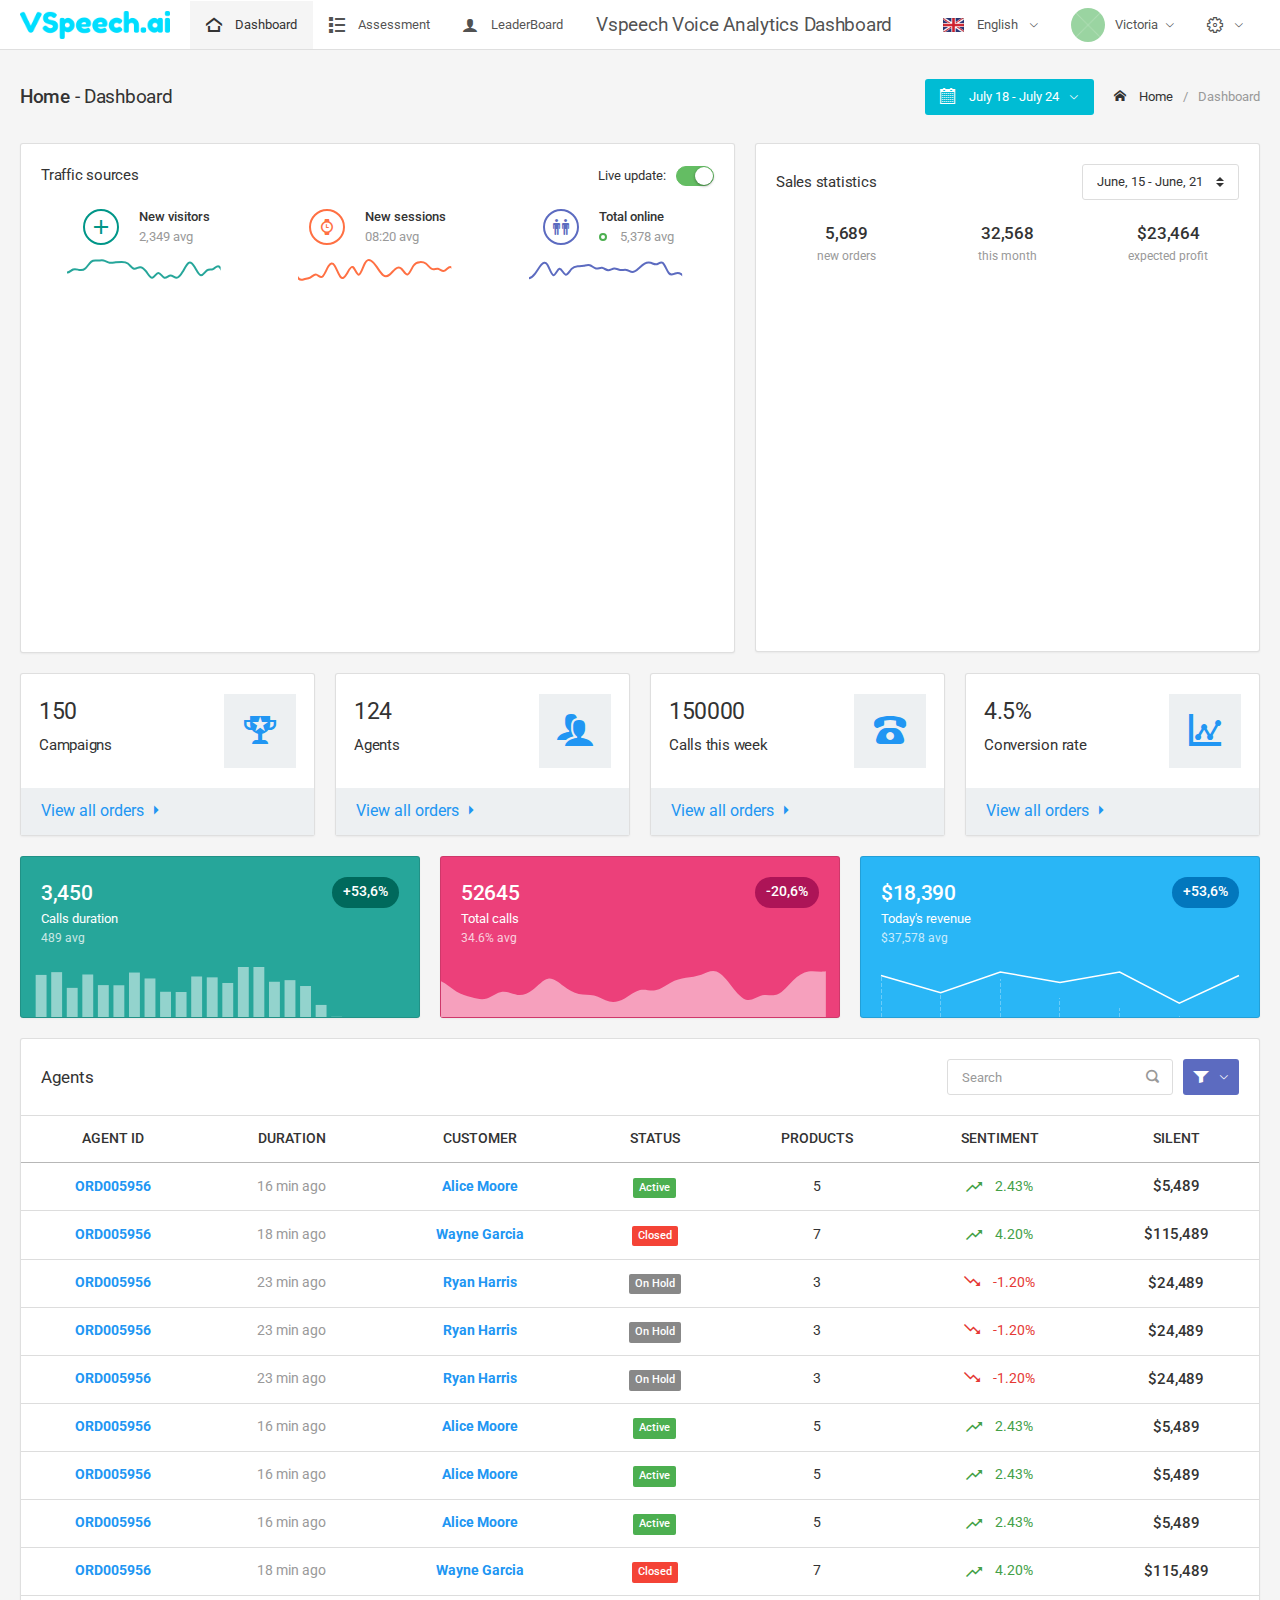
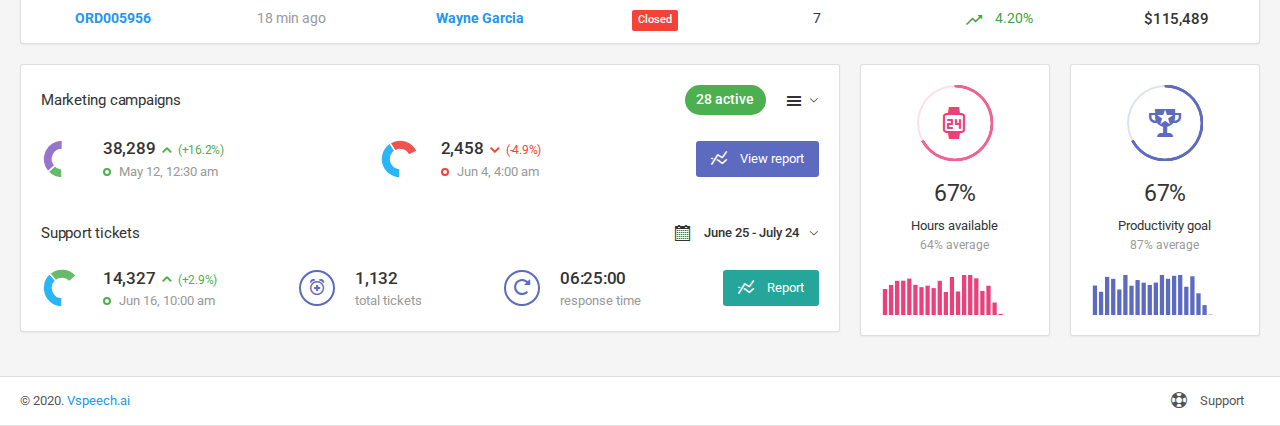
==== index.html @ 71b4a452 "first" ====
<!DOCTYPE html>
<html lang="en">
  <head>
    <meta charset="utf-8" />
    <meta http-equiv="X-UA-Compatible" content="IE=edge" />
    <meta
      name="viewport"
      content="width=device-width, initial-scale=1, shrink-to-fit=no"
    />
    <title>Vspeech.ai - Dashboard</title>

    <!-- Global stylesheets -->
    <link
      href="https://fonts.googleapis.com/css?family=Roboto:400,300,100,500,700,900"
      rel="stylesheet"
      type="text/css"
    />
    <link
      href="assets/css/icons/icomoon/styles.min.css"
      rel="stylesheet"
      type="text/css"
    />
    <link
      href="assets/css/bootstrap.min.css"
      rel="stylesheet"
      type="text/css"
    />
    <link
      href="assets/css/bootstrap_limitless.min.css"
      rel="stylesheet"
      type="text/css"
    />
    <link href="assets/css/layout.min.css" rel="stylesheet" type="text/css" />
    <link
      href="assets/css/components.min.css"
      rel="stylesheet"
      type="text/css"
    />
    <link href="assets/css/colors.min.css" rel="stylesheet" type="text/css" />
    <link href="assets/css/all-min.css" rel="stylesheet" type="text/css" />
    <!-- /global stylesheets -->

    <!-- Core JS files -->
    <script src="assets/js/main/jquery.min.js"></script>
    <script src="assets/js/main/bootstrap.bundle.min.js"></script>
    <script src="assets/js/plugins/loaders/blockui.min.js"></script>
    <script src="assets/js/plugins/ui/slinky.min.js"></script>
    <!-- /core JS files -->

    <!-- Theme JS files -->
    <script src="assets/js/plugins/visualization/d3/d3.min.js"></script>
    <script src="assets/js/plugins/visualization/d3/d3_tooltip.js"></script>
    <script src="assets/js/plugins/forms/styling/switchery.min.js"></script>
    <script src="assets/js/plugins/ui/moment/moment.min.js"></script>
    <script src="assets/js/plugins/pickers/daterangepicker.js"></script>

    <script src="assets/js/app.js"></script>
    <script src="assets/js/demo_pages/dashboard.js"></script>
    <script src="assets/js/demo_charts/pages/dashboard/light/streamgraph.js"></script>
    <script src="assets/js/demo_charts/pages/dashboard/light/sparklines.js"></script>
    <script src="assets/js/demo_charts/pages/dashboard/light/lines.js"></script>
    <script src="assets/js/demo_charts/pages/dashboard/light/areas.js"></script>
    <script src="assets/js/demo_charts/pages/dashboard/light/donuts.js"></script>
    <script src="assets/js/demo_charts/pages/dashboard/light/bars.js"></script>
    <script src="assets/js/demo_charts/pages/dashboard/light/progress.js"></script>
    <!-- /theme JS files -->
  </head>

  <body>
    <!-- Main navbar -->
    <div class="navbar navbar-expand-md navbar-light">
      <div class="navbar-brand wmin-0">
        <a href="index.html" class="d-inline-block">
          <img src="assets/images/logo.png" alt="" />
        </a>
      </div>
      <div class="text-center d-md-none w-100">
        <button
          type="button"
          class="navbar-toggler dropdown-toggle"
          data-toggle="collapse"
          data-target="#navbar-navigation"
        >
          <i class="icon-unfold mr-2"></i>
          Navigation
        </button>
      </div>

      <div class="navbar-collapse collapse" id="navbar-navigation">
        <ul class="navbar-nav">
          <li class="nav-item">
            <a href="index.html" class="navbar-nav-link active">
              <i class="icon-home4 mr-2"></i>
              Dashboard
            </a>
          </li>

          <li class="nav-item nav-item-levels mega-menu-full">
            <a href="assessment.html" class="navbar-nav-link">
              <i class="icon-list mr-2"></i>
              Assessment
            </a>
          </li>

          <li class="nav-item dropdown">
            <a href="leaderboard.html" class="navbar-nav-link">
              <i class="icon-user mr-2"></i>
              LeaderBoard
            </a>
          </li>
        </ul>
        <div class="top-center-div">
          <h4>Vspeech Voice Analytics Dashboard</h4>
        </div>
        <ul class="navbar-nav ml-md-auto">
          <li class="nav-item dropdown">
            <a
              href="#"
              class="navbar-nav-link dropdown-toggle"
              data-toggle="dropdown"
            >
              <img
                src="assets/images/lang/gb.png"
                class="img-flag mr-2"
                alt=""
              />
              English
            </a>

            <div class="dropdown-menu dropdown-menu-right">
              <a href="#" class="dropdown-item english"
                ><img src="assets/images/lang/gb.png" class="img-flag" alt="" />
                English</a
              >
              <a href="#" class="dropdown-item ukrainian"
                ><img src="assets/images/lang/ua.png" class="img-flag" alt="" />
                Українська</a
              >
              <a href="#" class="dropdown-item deutsch"
                ><img src="assets/images/lang/de.png" class="img-flag" alt="" />
                Deutsch</a
              >
              <a href="#" class="dropdown-item espana"
                ><img src="assets/images/lang/es.png" class="img-flag" alt="" />
                España</a
              >
              <a href="#" class="dropdown-item russian"
                ><img src="assets/images/lang/ru.png" class="img-flag" alt="" />
                Русский</a
              >
            </div>
          </li>

          <li class="nav-item dropdown dropdown-user">
            <a
              href="#"
              class="navbar-nav-link d-flex align-items-center dropdown-toggle"
              data-toggle="dropdown"
            >
              <img
                src="assets/images/placeholders/placeholder.jpg"
                class="rounded-circle mr-2"
                height="34"
                alt=""
              />
              <span>Victoria</span>
            </a>

            <div class="dropdown-menu dropdown-menu-right">
              <a href="#" class="dropdown-item"
                ><i class="icon-user-plus"></i> My profile</a
              >
              <a href="#" class="dropdown-item"
                ><i class="icon-coins"></i> My balance</a
              >
              <a href="#" class="dropdown-item"
                ><i class="icon-comment-discussion"></i> Messages
                <span class="badge badge-pill bg-blue ml-auto">58</span></a
              >
              <div class="dropdown-divider"></div>
              <a href="#" class="dropdown-item"
                ><i class="icon-cog5"></i> Account settings</a
              >
              <a href="#" class="dropdown-item"
                ><i class="icon-switch2"></i> Logout</a
              >
            </div>
          </li>
          <li class="nav-item dropdown">
            <a
              href="#"
              class="navbar-nav-link dropdown-toggle"
              data-toggle="dropdown"
            >
              <i class="icon-cog3"></i>
              <span class="d-md-none ml-2">Settings</span>
            </a>

            <div class="dropdown-menu dropdown-menu-right">
              <span class="dropdown-item">
                <i class="icon-make-group"></i> Navigation</span
              >
              <div class="dropdown-divider"></div>
              <a href="#" class="dropdown-item"> Dashboard </a>
              <a href="#" class="dropdown-item">Assessment </a>
              <a href="#" class="dropdown-item">LeaderBoard</a>
              <div class="dropdown-divider"></div>
              <span class="dropdown-item">
                <i class="icon-stats-bars"></i> Insights</span
              >
              <div class="dropdown-divider"></div>
              <a href="#" class="dropdown-item"> Search </a>
              <a href="#" class="dropdown-item"> Reports </a>
              <div class="dropdown-divider"></div>
              <span class="dropdown-item">
                <i class="icon-people"></i> Engagement Setup</span
              >
              <div class="dropdown-divider"></div>
              <a href="#" class="dropdown-item"> Campaign </a>
              <a href="#" class="dropdown-item"> Groups </a>
              <a href="#" class="dropdown-item"> Keywords </a>
              <a href="#" class="dropdown-item"> Lexicon </a>
              <a href="#" class="dropdown-item"> Redactions </a>
              <a href="#" class="dropdown-item"> Stop Words </a>
              <a href="#" class="dropdown-item"> Sentiment </a>
              <div class="dropdown-divider"></div>
              <span class="dropdown-item">
                <i class="icon-user"></i> Supervisor</span
              >
              <div class="dropdown-divider"></div>
              <a href="#" class="dropdown-item"> Comments</a>
            </div>
          </li>
        </ul>
      </div>
    </div>
    <!-- /Main navbar -->

    <!-- Page header -->
    <div class="page-header">
      <div class="page-header-content header-elements-md-inline">
        <div class="page-title d-flex">
          <h4><span class="font-weight-semibold">Home</span> - Dashboard</h4>
          <a href="#" class="header-elements-toggle text-default d-md-none"
            ><i class="icon-more"></i
          ></a>
        </div>

        <div class="header-elements d-none py-0 mb-3 mb-md-0">
          <div class="header-elements d-none text-center text-md-left mr-3">
            <button
              type="button"
              class="btn btn-info daterange-ranges dropdown-toggle"
              id="reportrange"
            >
              <i class="icon-calendar3 mr-2"></i>
              <span></span>
            </button>
          </div>
          <div class="breadcrumb">
            <a href="index.html" class="breadcrumb-item"
              ><i class="icon-home2 mr-2"></i> Home</a
            >
            <span class="breadcrumb-item active">Dashboard</span>
          </div>
        </div>
      </div>
    </div>
    <!-- /page header -->

    <!-- Page content -->
    <div class="page-content pt-0">
      <!-- Main content -->
      <div class="content-wrapper">
        <!-- Content area -->
        <div class="content">
          <!-- Main charts -->
          <div class="row">
            <div class="col-xl-7">
              <!-- Traffic sources -->
              <div class="card">
                <div class="card-header header-elements-inline">
                  <h6 class="card-title">Traffic sources</h6>
                  <div class="header-elements">
                    <div
                      class="form-check form-check-right form-check-switchery form-check-switchery-sm"
                    >
                      <label class="form-check-label">
                        Live update:
                        <input
                          type="checkbox"
                          class="form-input-switchery"
                          checked
                          data-fouc
                        />
                      </label>
                    </div>
                  </div>
                </div>

                <div class="card-body py-0">
                  <div class="row">
                    <div class="col-sm-4">
                      <div
                        class="d-flex align-items-center justify-content-center mb-2"
                      >
                        <a
                          href="#"
                          class="btn bg-transparent border-teal text-teal rounded-round border-2 btn-icon mr-3"
                        >
                          <i class="icon-plus3"></i>
                        </a>
                        <div>
                          <div class="font-weight-semibold">New visitors</div>
                          <span class="text-muted">2,349 avg</span>
                        </div>
                      </div>
                      <div class="w-75 mx-auto mb-3" id="new-visitors"></div>
                    </div>

                    <div class="col-sm-4">
                      <div
                        class="d-flex align-items-center justify-content-center mb-2"
                      >
                        <a
                          href="#"
                          class="btn bg-transparent border-warning-400 text-warning-400 rounded-round border-2 btn-icon mr-3"
                        >
                          <i class="icon-watch2"></i>
                        </a>
                        <div>
                          <div class="font-weight-semibold">New sessions</div>
                          <span class="text-muted">08:20 avg</span>
                        </div>
                      </div>
                      <div class="w-75 mx-auto mb-3" id="new-sessions"></div>
                    </div>

                    <div class="col-sm-4">
                      <div
                        class="d-flex align-items-center justify-content-center mb-2"
                      >
                        <a
                          href="#"
                          class="btn bg-transparent border-indigo-400 text-indigo-400 rounded-round border-2 btn-icon mr-3"
                        >
                          <i class="icon-people"></i>
                        </a>
                        <div>
                          <div class="font-weight-semibold">Total online</div>
                          <span class="text-muted"
                            ><span
                              class="badge badge-mark border-success mr-2"
                            ></span>
                            5,378 avg</span
                          >
                        </div>
                      </div>
                      <div class="w-75 mx-auto mb-3" id="total-online"></div>
                    </div>
                  </div>
                </div>

                <div class="chart position-relative" id="traffic-sources"></div>
              </div>
              <!-- /traffic sources -->
            </div>

            <div class="col-xl-5">
              <!-- Sales stats -->
              <div class="card">
                <div class="card-header header-elements-inline">
                  <h6 class="card-title">Sales statistics</h6>
                  <div class="header-elements">
                    <select class="form-control custom-select" id="select_date">
                      <option value="val1">June, 29 - July, 5</option>
                      <option value="val2">June, 22 - June 28</option>
                      <option value="val3" selected>June, 15 - June, 21</option>
                      <option value="val4">June, 8 - June, 14</option>
                    </select>
                  </div>
                </div>

                <div class="card-body py-0">
                  <div class="row text-center">
                    <div class="col-4">
                      <div class="mb-3">
                        <h5 class="font-weight-semibold mb-0">5,689</h5>
                        <span class="text-muted font-size-sm">new orders</span>
                      </div>
                    </div>

                    <div class="col-4">
                      <div class="mb-3">
                        <h5 class="font-weight-semibold mb-0">32,568</h5>
                        <span class="text-muted font-size-sm">this month</span>
                      </div>
                    </div>

                    <div class="col-4">
                      <div class="mb-3">
                        <h5 class="font-weight-semibold mb-0">$23,464</h5>
                        <span class="text-muted font-size-sm"
                          >expected profit</span
                        >
                      </div>
                    </div>
                  </div>
                </div>

                <div class="chart mb-2" id="app_sales"></div>
                <div class="chart" id="monthly-sales-stats"></div>
              </div>
              <!-- /sales stats -->
            </div>
          </div>
          <!-- /main charts -->

          <!-- Info Box -->
          <div class="row">
            <div class="col-lg-3">
              <div class="card">
                <div class="info-box">
                  <div class="col-md-8">
                    <h2>150</h2>
                    <h6>Campaigns</h6>
                  </div>
                  <div class="col-md-4">
                    <div class="info-icon">
                      <i class="icon-trophy3 icon-2x"></i>
                    </div>
                  </div>
                </div>
                <a href="#" class="info-link"
                  >View all orders <i class="icon-arrow-right5"></i
                ></a>
              </div>
            </div>
            <div class="col-lg-3">
              <div class="card">
                <div class="info-box">
                  <div class="col-md-8">
                    <h2>124</h2>
                    <h6>Agents</h6>
                  </div>
                  <div class="col-md-4">
                    <div class="info-icon">
                      <i class="icon-users icon-2x"></i>
                    </div>
                  </div>
                </div>
                <a href="#" class="info-link"
                  >View all orders <i class="icon-arrow-right5"></i
                ></a>
              </div>
            </div>
            <div class="col-lg-3">
              <div class="card">
                <div class="info-box">
                  <div class="col-md-8">
                    <h2>150000</h2>
                    <h6>Calls this week</h6>
                  </div>
                  <div class="col-md-4">
                    <div class="info-icon">
                      <i class="icon-phone icon-2x"></i>
                    </div>
                  </div>
                </div>
                <a href="#" class="info-link"
                  >View all orders <i class="icon-arrow-right5"></i
                ></a>
              </div>
            </div>
            <div class="col-lg-3">
              <div class="card">
                <div class="info-box">
                  <div class="col-md-8">
                    <h2>4.5%</h2>
                    <h6>Conversion rate</h6>
                  </div>
                  <div class="col-md-4">
                    <div class="info-icon">
                      <i class="icon-stats-dots icon-2x"></i>
                    </div>
                  </div>
                </div>
                <a href="#" class="info-link"
                  >View all orders <i class="icon-arrow-right5"></i
                ></a>
              </div>
            </div>
          </div>
          <!-- /Info Box -->

          <!-- Quick stats boxes -->
          <div class="row">
            <div class="col-lg-4">
              <!-- Members online -->
              <div class="card bg-teal-400">
                <div class="card-body">
                  <div class="d-flex">
                    <h3 class="font-weight-semibold mb-0">3,450</h3>
                    <span
                      class="badge bg-teal-800 badge-pill align-self-center ml-auto"
                      >+53,6%</span
                    >
                  </div>

                  <div>
                    Calls duration
                    <div class="font-size-sm opacity-75">489 avg</div>
                  </div>
                </div>

                <div class="container-fluid">
                  <div id="members-online"></div>
                </div>
              </div>
              <!-- /members online -->
            </div>

            <div class="col-lg-4">
              <!-- Current server load -->
              <div class="card bg-pink-400">
                <div class="card-body">
                  <div class="d-flex">
                    <h3 class="font-weight-semibold mb-0">52645</h3>
                    <span
                      class="badge bg-pink-800 badge-pill align-self-center ml-auto"
                      >-20,6%</span
                    >
                  </div>

                  <div>
                    Total calls
                    <div class="font-size-sm opacity-75">34.6% avg</div>
                  </div>
                </div>

                <div id="server-load"></div>
              </div>
              <!-- /current server load -->
            </div>

            <div class="col-lg-4">
              <!-- Today's revenue -->
              <div class="card bg-blue-400">
                <div class="card-body">
                  <div class="d-flex">
                    <h3 class="font-weight-semibold mb-0">$18,390</h3>
                    <span
                      class="badge bg-blue-800 badge-pill align-self-center ml-auto"
                      >+53,6%</span
                    >
                  </div>

                  <div>
                    Today's revenue
                    <div class="font-size-sm opacity-75">$37,578 avg</div>
                  </div>
                </div>

                <div id="today-revenue"></div>
              </div>
              <!-- /today's revenue -->
            </div>
          </div>
          <!-- /quick stats boxes -->
          <!-- Dashboard content -->
          <div class="row">
            <div class="col-xl-12">
              <div class="card">
                <div class="card-header header-elements-inline">
                  <h5 class="card-title">Agents</h5>
                  <div class="header-elements">
                    <form action="#" class="mr-2">
                      <div
                        class="form-group-feedback form-group-feedback-right"
                      >
                        <input
                          type="search"
                          class="form-control"
                          placeholder="Search"
                        />
                        <div class="form-control-feedback">
                          <i class="icon-search4 font-size-base text-muted"></i>
                        </div>
                      </div>
                    </form>
                    <div class="btn-group">
                      <button
                        class="btn bg-indigo-400 btn-icon dropdown-toggle"
                        data-toggle="dropdown"
                      >
                        <i class="icon-filter3"></i>
                      </button>

                      <div class="dropdown-menu dropdown-menu-right">
                        <a href="#" class="dropdown-item">Action</a>
                        <a href="#" class="dropdown-item">Another action</a>
                        <a href="#" class="dropdown-item"
                          >Something else here</a
                        >
                        <div class="divider"></div>
                        <a href="#" class="dropdown-item">One more line</a>
                      </div>
                    </div>
                  </div>
                </div>
                <div class="table-responsive">
                  <table class="table text-nowrap text-center">
                    <thead>
                      <tr>
                        <th>Agent ID</th>
                        <th>Duration</th>
                        <th>Customer</th>
                        <th>Status</th>
                        <th>Products</th>
                        <th>Sentiment</th>
                        <th>Silent</th>
                      </tr>
                    </thead>
                    <tbody>
                      <tr>
                        <td>
                          <a href="#" class="font-weight-bold">ORD005956</a>
                        </td>
                        <td><span class="text-muted">16 min ago</span></td>
                        <td>
                          <a href="#" class="font-weight-bold">Alice Moore</a>
                        </td>
                        <td>
                          <span class="badge bg-success">Active</span>
                        </td>
                        <td><span>5</span></td>
                        <td>
                          <span class="text-success-600"
                            ><i class="icon-stats-growth2 mr-2"></i> 2.43%</span
                          >
                        </td>
                        <td>
                          <h6 class="font-weight-semibold mb-0">$5,489</h6>
                        </td>
                      </tr>
                      <tr>
                        <td>
                          <a href="#" class="font-weight-bold">ORD005956</a>
                        </td>
                        <td><span class="text-muted">18 min ago</span></td>
                        <td>
                          <a href="#" class="font-weight-bold">Wayne Garcia</a>
                        </td>
                        <td>
                          <span class="badge bg-danger">Closed</span>
                        </td>
                        <td><span>7</span></td>
                        <td>
                          <span class="text-success-600"
                            ><i class="icon-stats-growth2 mr-2"></i> 4.20%</span
                          >
                        </td>
                        <td>
                          <h6 class="font-weight-semibold mb-0">$115,489</h6>
                        </td>
                      </tr>
                      <tr>
                        <td>
                          <a href="#" class="font-weight-bold">ORD005956</a>
                        </td>
                        <td><span class="text-muted">23 min ago</span></td>
                        <td>
                          <a href="#" class="font-weight-bold">Ryan Harris</a>
                        </td>
                        <td>
                          <span class="badge bg-grey-400">On Hold</span>
                        </td>
                        <td><span>3</span></td>
                        <td>
                          <span class="text-danger-600"
                            ><i class="icon-stats-decline2 mr-2"></i>
                            -1.20%</span
                          >
                        </td>
                        <td>
                          <h6 class="font-weight-semibold mb-0">$24,489</h6>
                        </td>
                      </tr>
                      <tr>
                        <td>
                          <a href="#" class="font-weight-bold">ORD005956</a>
                        </td>
                        <td><span class="text-muted">23 min ago</span></td>
                        <td>
                          <a href="#" class="font-weight-bold">Ryan Harris</a>
                        </td>
                        <td>
                          <span class="badge bg-grey-400">On Hold</span>
                        </td>
                        <td><span>3</span></td>
                        <td>
                          <span class="text-danger-600"
                            ><i class="icon-stats-decline2 mr-2"></i>
                            -1.20%</span
                          >
                        </td>
                        <td>
                          <h6 class="font-weight-semibold mb-0">$24,489</h6>
                        </td>
                      </tr>
                      <tr>
                        <td>
                          <a href="#" class="font-weight-bold">ORD005956</a>
                        </td>
                        <td><span class="text-muted">23 min ago</span></td>
                        <td>
                          <a href="#" class="font-weight-bold">Ryan Harris</a>
                        </td>
                        <td>
                          <span class="badge bg-grey-400">On Hold</span>
                        </td>
                        <td><span>3</span></td>
                        <td>
                          <span class="text-danger-600"
                            ><i class="icon-stats-decline2 mr-2"></i>
                            -1.20%</span
                          >
                        </td>
                        <td>
                          <h6 class="font-weight-semibold mb-0">$24,489</h6>
                        </td>
                      </tr>
                      <tr>
                        <td>
                          <a href="#" class="font-weight-bold">ORD005956</a>
                        </td>
                        <td><span class="text-muted">16 min ago</span></td>
                        <td>
                          <a href="#" class="font-weight-bold">Alice Moore</a>
                        </td>
                        <td>
                          <span class="badge bg-success">Active</span>
                        </td>
                        <td><span>5</span></td>
                        <td>
                          <span class="text-success-600"
                            ><i class="icon-stats-growth2 mr-2"></i> 2.43%</span
                          >
                        </td>
                        <td>
                          <h6 class="font-weight-semibold mb-0">$5,489</h6>
                        </td>
                      </tr>
                      <tr>
                        <td>
                          <a href="#" class="font-weight-bold">ORD005956</a>
                        </td>
                        <td><span class="text-muted">16 min ago</span></td>
                        <td>
                          <a href="#" class="font-weight-bold">Alice Moore</a>
                        </td>
                        <td>
                          <span class="badge bg-success">Active</span>
                        </td>
                        <td><span>5</span></td>
                        <td>
                          <span class="text-success-600"
                            ><i class="icon-stats-growth2 mr-2"></i> 2.43%</span
                          >
                        </td>
                        <td>
                          <h6 class="font-weight-semibold mb-0">$5,489</h6>
                        </td>
                      </tr>
                      <tr>
                        <td>
                          <a href="#" class="font-weight-bold">ORD005956</a>
                        </td>
                        <td><span class="text-muted">16 min ago</span></td>
                        <td>
                          <a href="#" class="font-weight-bold">Alice Moore</a>
                        </td>
                        <td>
                          <span class="badge bg-success">Active</span>
                        </td>
                        <td><span>5</span></td>
                        <td>
                          <span class="text-success-600"
                            ><i class="icon-stats-growth2 mr-2"></i> 2.43%</span
                          >
                        </td>
                        <td>
                          <h6 class="font-weight-semibold mb-0">$5,489</h6>
                        </td>
                      </tr>
                      <tr>
                        <td>
                          <a href="#" class="font-weight-bold">ORD005956</a>
                        </td>
                        <td><span class="text-muted">18 min ago</span></td>
                        <td>
                          <a href="#" class="font-weight-bold">Wayne Garcia</a>
                        </td>
                        <td>
                          <span class="badge bg-danger">Closed</span>
                        </td>
                        <td><span>7</span></td>
                        <td>
                          <span class="text-success-600"
                            ><i class="icon-stats-growth2 mr-2"></i> 4.20%</span
                          >
                        </td>
                        <td>
                          <h6 class="font-weight-semibold mb-0">$115,489</h6>
                        </td>
                      </tr>
                      <tr>
                        <td>
                          <a href="#" class="font-weight-bold">ORD005956</a>
                        </td>
                        <td><span class="text-muted">18 min ago</span></td>
                        <td>
                          <a href="#" class="font-weight-bold">Wayne Garcia</a>
                        </td>
                        <td>
                          <span class="badge bg-danger">Closed</span>
                        </td>
                        <td><span>7</span></td>
                        <td>
                          <span class="text-success-600"
                            ><i class="icon-stats-growth2 mr-2"></i> 4.20%</span
                          >
                        </td>
                        <td>
                          <h6 class="font-weight-semibold mb-0">$115,489</h6>
                        </td>
                      </tr>
                    </tbody>
                  </table>
                </div>
              </div>
            </div>
            <div class="col-xl-8">
              <!-- Marketing campaigns -->
              <div class="card">
                <div class="card-header header-elements-sm-inline">
                  <h6 class="card-title">Marketing campaigns</h6>
                  <div class="header-elements">
                    <span class="badge bg-success badge-pill">28 active</span>
                    <div class="list-icons ml-3">
                      <div class="dropdown">
                        <a
                          href="#"
                          class="list-icons-item dropdown-toggle"
                          data-toggle="dropdown"
                          ><i class="icon-menu7"></i
                        ></a>
                        <div class="dropdown-menu">
                          <a href="#" class="dropdown-item"
                            ><i class="icon-sync"></i> Update data</a
                          >
                          <a href="#" class="dropdown-item"
                            ><i class="icon-list-unordered"></i> Detailed log</a
                          >
                          <a href="#" class="dropdown-item"
                            ><i class="icon-pie5"></i> Statistics</a
                          >
                          <div class="dropdown-divider"></div>
                          <a href="#" class="dropdown-item"
                            ><i class="icon-cross3"></i> Clear list</a
                          >
                        </div>
                      </div>
                    </div>
                  </div>
                </div>

                <div
                  class="card-body d-sm-flex align-items-sm-center justify-content-sm-between flex-sm-wrap"
                >
                  <div class="d-flex align-items-center mb-3 mb-sm-0">
                    <div id="campaigns-donut"></div>
                    <div class="ml-3">
                      <h5 class="font-weight-semibold mb-0">
                        38,289
                        <span
                          class="text-success font-size-sm font-weight-normal"
                          ><i class="icon-arrow-up12"></i> (+16.2%)</span
                        >
                      </h5>
                      <span class="badge badge-mark border-success mr-1"></span>
                      <span class="text-muted">May 12, 12:30 am</span>
                    </div>
                  </div>

                  <div class="d-flex align-items-center mb-3 mb-sm-0">
                    <div id="campaign-status-pie"></div>
                    <div class="ml-3">
                      <h5 class="font-weight-semibold mb-0">
                        2,458
                        <span
                          class="text-danger font-size-sm font-weight-normal"
                          ><i class="icon-arrow-down12"></i> (-4.9%)</span
                        >
                      </h5>
                      <span class="badge badge-mark border-danger mr-1"></span>
                      <span class="text-muted">Jun 4, 4:00 am</span>
                    </div>
                  </div>

                  <div>
                    <a href="#" class="btn bg-indigo-400"
                      ><i class="icon-statistics mr-2"></i> View report</a
                    >
                  </div>
                </div>
                <!-- Support tickets -->

                <div class="card-header header-elements-sm-inline">
                  <h6 class="card-title">Support tickets</h6>
                  <div class="header-elements">
                    <a
                      class="text-default daterange-ranges font-weight-semibold cursor-pointer dropdown-toggle"
                    >
                      <i class="icon-calendar3 mr-2"></i>
                      <span></span>
                    </a>
                  </div>
                </div>

                <div
                  class="card-body d-md-flex align-items-md-center justify-content-md-between flex-md-wrap"
                >
                  <div class="d-flex align-items-center mb-3 mb-md-0">
                    <div id="tickets-status"></div>
                    <div class="ml-3">
                      <h5 class="font-weight-semibold mb-0">
                        14,327
                        <span
                          class="text-success font-size-sm font-weight-normal"
                          ><i class="icon-arrow-up12"></i> (+2.9%)</span
                        >
                      </h5>
                      <span class="badge badge-mark border-success mr-1"></span>
                      <span class="text-muted">Jun 16, 10:00 am</span>
                    </div>
                  </div>

                  <div class="d-flex align-items-center mb-3 mb-md-0">
                    <a
                      href="#"
                      class="btn bg-transparent border-indigo-400 text-indigo-400 rounded-round border-2 btn-icon"
                    >
                      <i class="icon-alarm-add"></i>
                    </a>
                    <div class="ml-3">
                      <h5 class="font-weight-semibold mb-0">1,132</h5>
                      <span class="text-muted">total tickets</span>
                    </div>
                  </div>

                  <div class="d-flex align-items-center mb-3 mb-md-0">
                    <a
                      href="#"
                      class="btn bg-transparent border-indigo-400 text-indigo-400 rounded-round border-2 btn-icon"
                    >
                      <i class="icon-spinner11"></i>
                    </a>
                    <div class="ml-3">
                      <h5 class="font-weight-semibold mb-0">06:25:00</h5>
                      <span class="text-muted">response time</span>
                    </div>
                  </div>

                  <div>
                    <a href="#" class="btn bg-teal-400"
                      ><i class="icon-statistics mr-2"></i> Report</a
                    >
                  </div>
                </div>

                <!-- /support tickets -->
              </div>
              <!-- /marketing campaigns -->
            </div>

            <div class="col-xl-4">
              <!-- Progress counters -->
              <div class="row">
                <div class="col-sm-6">
                  <!-- Available hours -->
                  <div class="card text-center">
                    <div class="card-body">
                      <!-- Progress counter -->
                      <div
                        class="svg-center position-relative"
                        id="hours-available-progress"
                      ></div>
                      <!-- /progress counter -->

                      <!-- Bars -->
                      <div id="hours-available-bars"></div>
                      <!-- /bars -->
                    </div>
                  </div>
                  <!-- /available hours -->
                </div>

                <div class="col-sm-6">
                  <!-- Productivity goal -->
                  <div class="card text-center">
                    <div class="card-body">
                      <!-- Progress counter -->
                      <div
                        class="svg-center position-relative"
                        id="goal-progress"
                      ></div>
                      <!-- /progress counter -->

                      <!-- Bars -->
                      <div id="goal-bars"></div>
                      <!-- /bars -->
                    </div>
                  </div>
                  <!-- /productivity goal -->
                </div>
              </div>
              <!-- /progress counters -->
            </div>
          </div>
          <!-- /dashboard content -->
        </div>
        <!-- /content area -->
      </div>
      <!-- /main content -->
    </div>
    <!-- /page content -->

    <!-- Footer -->
    <div class="navbar navbar-expand-lg navbar-light">
      <div class="text-center d-lg-none w-100">
        <button
          type="button"
          class="navbar-toggler dropdown-toggle"
          data-toggle="collapse"
          data-target="#navbar-footer"
        >
          <i class="icon-unfold mr-2"></i>
          Footer
        </button>
      </div>

      <div class="navbar-collapse collapse" id="navbar-footer">
        <span class="navbar-text">
          &copy; 2020. <a href="https://vspeech.ai/">Vspeech.ai</a>
        </span>

        <ul class="navbar-nav ml-lg-auto">
          <li class="nav-item">
            <a href="#" class="navbar-nav-link" target="_blank"
              ><i class="icon-lifebuoy mr-2"></i> Support</a
            >
          </li>
        </ul>
      </div>
    </div>
    <!-- /footer -->
  </body>
</html>
---- assets/css/icons/icomoon/styles.min.css ----
@font-face{font-family:icomoon;src:url(fonts/icomoon.eot?3p0rtw);src:url(fonts/icomoon.eot?#iefix3p0rtw) format("embedded-opentype"),url(fonts/icomoon.woff?3p0rtw) format("woff"),url(fonts/icomoon.ttf?3p0rtw) format("truetype"),url(fonts/icomoon.svg?3p0rtw#icomoon) format("svg");font-weight:400;font-style:normal}[class*=" icon-"],[class^=icon-]{font-family:icomoon!important;speak:none;font-style:normal;font-weight:400;font-variant:normal;text-transform:none;line-height:1;min-width:1em;display:inline-block;text-align:center;font-size:1rem;vertical-align:middle;position:relative;top:-1px;-webkit-font-smoothing:antialiased;-moz-osx-font-smoothing:grayscale}.icon-1x{font-size:1rem}.icon-2x{font-size:2rem}.icon-3x{font-size:3rem}.icon-4x{font-size:4rem}.icon-5x{font-size:5rem}.icon-rotate-90{-webkit-transform:rotate(90deg);transform:rotate(90deg)}.icon-rotate-180{-webkit-transform:rotate(180deg);transform:rotate(180deg)}.icon-rotate-270{-webkit-transform:rotate(270deg);transform:rotate(270deg)}.icon-flip-horizontal{-webkit-transform:scale(-1,1);transform:scale(-1,1)}.icon-flip-vertical{-webkit-transform:scale(1,-1);transform:scale(1,-1)}.icon-flip-horizontal.icon-flip-vertical{-webkit-transform:scale(-1,-1);transform:scale(-1,-1)}.icon-home:before{content:"\e900"}.icon-home2:before{content:"\e901"}.icon-home5:before{content:"\e904"}.icon-home7:before{content:"\e906"}.icon-home8:before{content:"\e907"}.icon-home9:before{content:"\e908"}.icon-office:before{content:"\e909"}.icon-city:before{content:"\e90a"}.icon-newspaper:before{content:"\e90b"}.icon-magazine:before{content:"\e90c"}.icon-design:before{content:"\e90d"}.icon-pencil:before{content:"\e90e"}.icon-pencil3:before{content:"\e910"}.icon-pencil4:before{content:"\e911"}.icon-pencil5:before{content:"\e912"}.icon-pencil6:before{content:"\e913"}.icon-pencil7:before{content:"\e914"}.icon-eraser:before{content:"\e915"}.icon-eraser2:before{content:"\e916"}.icon-eraser3:before{content:"\e917"}.icon-quill2:before{content:"\e919"}.icon-quill4:before{content:"\e91b"}.icon-pen:before{content:"\e91c"}.icon-pen-plus:before{content:"\e91d"}.icon-pen-minus:before{content:"\e91e"}.icon-pen2:before{content:"\e91f"}.icon-blog:before{content:"\e925"}.icon-pen6:before{content:"\e927"}.icon-brush:before{content:"\e928"}.icon-spray:before{content:"\e929"}.icon-color-sampler:before{content:"\e92c"}.icon-toggle:before{content:"\e92d"}.icon-bucket:before{content:"\e92e"}.icon-gradient:before{content:"\e930"}.icon-eyedropper:before{content:"\e931"}.icon-eyedropper2:before{content:"\e932"}.icon-eyedropper3:before{content:"\e933"}.icon-droplet:before{content:"\e934"}.icon-droplet2:before{content:"\e935"}.icon-color-clear:before{content:"\e937"}.icon-paint-format:before{content:"\e938"}.icon-stamp:before{content:"\e939"}.icon-image2:before{content:"\e93c"}.icon-image-compare:before{content:"\e93d"}.icon-images2:before{content:"\e93e"}.icon-image3:before{content:"\e93f"}.icon-images3:before{content:"\e940"}.icon-image4:before{content:"\e941"}.icon-image5:before{content:"\e942"}.icon-camera:before{content:"\e944"}.icon-shutter:before{content:"\e947"}.icon-headphones:before{content:"\e948"}.icon-headset:before{content:"\e949"}.icon-music:before{content:"\e94a"}.icon-album:before{content:"\e950"}.icon-tape:before{content:"\e952"}.icon-piano:before{content:"\e953"}.icon-speakers:before{content:"\e956"}.icon-play:before{content:"\e957"}.icon-clapboard-play:before{content:"\e959"}.icon-clapboard:before{content:"\e95a"}.icon-media:before{content:"\e95b"}.icon-presentation:before{content:"\e95c"}.icon-movie:before{content:"\e95d"}.icon-film:before{content:"\e95e"}.icon-film2:before{content:"\e95f"}.icon-film3:before{content:"\e960"}.icon-film4:before{content:"\e961"}.icon-video-camera:before{content:"\e962"}.icon-video-camera2:before{content:"\e963"}.icon-video-camera-slash:before{content:"\e964"}.icon-video-camera3:before{content:"\e965"}.icon-dice:before{content:"\e96a"}.icon-chess-king:before{content:"\e972"}.icon-chess-queen:before{content:"\e973"}.icon-chess:before{content:"\e978"}.icon-megaphone:before{content:"\e97a"}.icon-new:before{content:"\e97b"}.icon-connection:before{content:"\e97c"}.icon-station:before{content:"\e981"}.icon-satellite-dish2:before{content:"\e98a"}.icon-feed:before{content:"\e9b3"}.icon-mic2:before{content:"\e9ce"}.icon-mic-off2:before{content:"\e9e0"}.icon-book:before{content:"\e9e1"}.icon-book2:before{content:"\e9e9"}.icon-book-play:before{content:"\e9fd"}.icon-book3:before{content:"\ea01"}.icon-bookmark:before{content:"\ea02"}.icon-books:before{content:"\ea03"}.icon-archive:before{content:"\ea04"}.icon-reading:before{content:"\ea05"}.icon-library2:before{content:"\ea06"}.icon-graduation2:before{content:"\ea07"}.icon-file-text:before{content:"\ea08"}.icon-profile:before{content:"\ea09"}.icon-file-empty:before{content:"\ea0a"}.icon-file-empty2:before{content:"\ea0b"}.icon-files-empty:before{content:"\ea0c"}.icon-files-empty2:before{content:"\ea0d"}.icon-file-plus:before{content:"\ea0e"}.icon-file-plus2:before{content:"\ea0f"}.icon-file-minus:before{content:"\ea10"}.icon-file-minus2:before{content:"\ea11"}.icon-file-download:before{content:"\ea12"}.icon-file-download2:before{content:"\ea13"}.icon-file-upload:before{content:"\ea14"}.icon-file-upload2:before{content:"\ea15"}.icon-file-check:before{content:"\ea16"}.icon-file-check2:before{content:"\ea17"}.icon-file-eye:before{content:"\ea18"}.icon-file-eye2:before{content:"\ea19"}.icon-file-text2:before{content:"\ea1a"}.icon-file-text3:before{content:"\ea1b"}.icon-file-picture:before{content:"\ea1c"}.icon-file-picture2:before{content:"\ea1d"}.icon-file-music:before{content:"\ea1e"}.icon-file-music2:before{content:"\ea1f"}.icon-file-play:before{content:"\ea20"}.icon-file-play2:before{content:"\ea21"}.icon-file-video:before{content:"\ea22"}.icon-file-video2:before{content:"\ea23"}.icon-copy:before{content:"\ea24"}.icon-copy2:before{content:"\ea25"}.icon-file-zip:before{content:"\ea26"}.icon-file-zip2:before{content:"\ea27"}.icon-file-xml:before{content:"\ea28"}.icon-file-xml2:before{content:"\ea29"}.icon-file-css:before{content:"\ea2a"}.icon-file-css2:before{content:"\ea2b"}.icon-file-presentation:before{content:"\ea2c"}.icon-file-presentation2:before{content:"\ea2d"}.icon-file-stats:before{content:"\ea2e"}.icon-file-stats2:before{content:"\ea2f"}.icon-file-locked:before{content:"\ea30"}.icon-file-locked2:before{content:"\ea31"}.icon-file-spreadsheet:before{content:"\ea32"}.icon-file-spreadsheet2:before{content:"\ea33"}.icon-copy3:before{content:"\ea34"}.icon-copy4:before{content:"\ea35"}.icon-paste:before{content:"\ea36"}.icon-paste2:before{content:"\ea37"}.icon-paste3:before{content:"\ea38"}.icon-paste4:before{content:"\ea39"}.icon-stack:before{content:"\ea3a"}.icon-stack2:before{content:"\ea3b"}.icon-stack3:before{content:"\ea3c"}.icon-folder:before{content:"\ea3d"}.icon-folder-search:before{content:"\ea3e"}.icon-folder-download:before{content:"\ea3f"}.icon-folder-upload:before{content:"\ea40"}.icon-folder-plus:before{content:"\ea41"}.icon-folder-plus2:before{content:"\ea42"}.icon-folder-minus:before{content:"\ea43"}.icon-folder-minus2:before{content:"\ea44"}.icon-folder-check:before{content:"\ea45"}.icon-folder-heart:before{content:"\ea46"}.icon-folder-remove:before{content:"\ea47"}.icon-folder2:before{content:"\ea48"}.icon-folder-open:before{content:"\ea49"}.icon-folder3:before{content:"\ea4a"}.icon-folder4:before{content:"\ea4b"}.icon-folder-plus3:before{content:"\ea4c"}.icon-folder-minus3:before{content:"\ea4d"}.icon-folder-plus4:before{content:"\ea4e"}.icon-folder-minus4:before{content:"\ea4f"}.icon-folder-download2:before{content:"\ea50"}.icon-folder-upload2:before{content:"\ea51"}.icon-folder-download3:before{content:"\ea52"}.icon-folder-upload3:before{content:"\ea53"}.icon-folder5:before{content:"\ea54"}.icon-folder-open2:before{content:"\ea55"}.icon-folder6:before{content:"\ea56"}.icon-folder-open3:before{content:"\ea57"}.icon-certificate:before{content:"\ea58"}.icon-cc:before{content:"\ea59"}.icon-price-tag:before{content:"\ea5a"}.icon-price-tag2:before{content:"\ea5b"}.icon-price-tags:before{content:"\ea5c"}.icon-price-tag3:before{content:"\ea5d"}.icon-price-tags2:before{content:"\ea5e"}.icon-barcode2:before{content:"\ea5f"}.icon-qrcode:before{content:"\ea60"}.icon-ticket:before{content:"\ea61"}.icon-theater:before{content:"\ea62"}.icon-store:before{content:"\ea63"}.icon-store2:before{content:"\ea64"}.icon-cart:before{content:"\ea65"}.icon-cart2:before{content:"\ea66"}.icon-cart4:before{content:"\ea67"}.icon-cart5:before{content:"\ea68"}.icon-cart-add:before{content:"\ea69"}.icon-cart-add2:before{content:"\ea6a"}.icon-cart-remove:before{content:"\ea6b"}.icon-basket:before{content:"\ea6c"}.icon-bag:before{content:"\ea6d"}.icon-percent:before{content:"\ea6f"}.icon-coins:before{content:"\ea70"}.icon-coin-dollar:before{content:"\ea71"}.icon-coin-euro:before{content:"\ea72"}.icon-coin-pound:before{content:"\ea73"}.icon-coin-yen:before{content:"\ea74"}.icon-piggy-bank:before{content:"\ea75"}.icon-wallet:before{content:"\ea76"}.icon-cash:before{content:"\ea77"}.icon-cash2:before{content:"\ea78"}.icon-cash3:before{content:"\ea79"}.icon-cash4:before{content:"\ea7a"}.icon-credit-card:before{content:"\ea6e"}.icon-credit-card2:before{content:"\ea7b"}.icon-calculator4:before{content:"\ea7c"}.icon-calculator2:before{content:"\ea7d"}.icon-calculator3:before{content:"\ea7e"}.icon-chip:before{content:"\ea7f"}.icon-lifebuoy:before{content:"\ea80"}.icon-phone:before{content:"\ea81"}.icon-phone2:before{content:"\ea82"}.icon-phone-slash:before{content:"\ea83"}.icon-phone-wave:before{content:"\ea84"}.icon-phone-plus:before{content:"\ea85"}.icon-phone-minus:before{content:"\ea86"}.icon-phone-plus2:before{content:"\ea87"}.icon-phone-minus2:before{content:"\ea88"}.icon-phone-incoming:before{content:"\ea89"}.icon-phone-outgoing:before{content:"\ea8a"}.icon-phone-hang-up:before{content:"\ea8e"}.icon-address-book:before{content:"\ea90"}.icon-address-book2:before{content:"\ea91"}.icon-address-book3:before{content:"\ea92"}.icon-notebook:before{content:"\ea93"}.icon-envelop:before{content:"\ea94"}.icon-envelop2:before{content:"\ea95"}.icon-envelop3:before{content:"\ea96"}.icon-envelop4:before{content:"\ea97"}.icon-envelop5:before{content:"\ea98"}.icon-mailbox:before{content:"\ea99"}.icon-pushpin:before{content:"\ea9a"}.icon-location3:before{content:"\ea9d"}.icon-location4:before{content:"\ea9e"}.icon-compass4:before{content:"\ea9f"}.icon-map:before{content:"\eaa0"}.icon-map4:before{content:"\eaa1"}.icon-map5:before{content:"\eaa2"}.icon-direction:before{content:"\eaa3"}.icon-reset:before{content:"\eaa4"}.icon-history:before{content:"\eaa5"}.icon-watch:before{content:"\eaa6"}.icon-watch2:before{content:"\eaa7"}.icon-alarm:before{content:"\eaa8"}.icon-alarm-add:before{content:"\eaa9"}.icon-alarm-check:before{content:"\eaaa"}.icon-alarm-cancel:before{content:"\eaab"}.icon-bell2:before{content:"\eaac"}.icon-bell3:before{content:"\eaad"}.icon-bell-plus:before{content:"\eaae"}.icon-bell-minus:before{content:"\eaaf"}.icon-bell-check:before{content:"\eab0"}.icon-bell-cross:before{content:"\eab1"}.icon-calendar:before{content:"\eab2"}.icon-calendar2:before{content:"\eab3"}.icon-calendar3:before{content:"\eab4"}.icon-calendar52:before{content:"\eab6"}.icon-printer:before{content:"\eab7"}.icon-printer2:before{content:"\eab8"}.icon-printer4:before{content:"\eab9"}.icon-shredder:before{content:"\eaba"}.icon-mouse:before{content:"\eabb"}.icon-mouse-left:before{content:"\eabc"}.icon-mouse-right:before{content:"\eabd"}.icon-keyboard:before{content:"\eabe"}.icon-typewriter:before{content:"\eabf"}.icon-display:before{content:"\eac0"}.icon-display4:before{content:"\eac1"}.icon-laptop:before{content:"\eac2"}.icon-mobile:before{content:"\eac3"}.icon-mobile2:before{content:"\eac4"}.icon-tablet:before{content:"\eac5"}.icon-mobile3:before{content:"\eac6"}.icon-tv:before{content:"\eac7"}.icon-radio:before{content:"\eac8"}.icon-cabinet:before{content:"\eac9"}.icon-drawer:before{content:"\eaca"}.icon-drawer2:before{content:"\eacb"}.icon-drawer-out:before{content:"\eacc"}.icon-drawer-in:before{content:"\eacd"}.icon-drawer3:before{content:"\eace"}.icon-box:before{content:"\eacf"}.icon-box-add:before{content:"\ead0"}.icon-box-remove:before{content:"\ead1"}.icon-download:before{content:"\ead2"}.icon-upload:before{content:"\ead3"}.icon-floppy-disk:before{content:"\ead4"}.icon-floppy-disks:before{content:"\ead5"}.icon-usb-stick:before{content:"\ead6"}.icon-drive:before{content:"\ead7"}.icon-server:before{content:"\ead8"}.icon-database:before{content:"\ead9"}.icon-database2:before{content:"\eada"}.icon-database4:before{content:"\eadb"}.icon-database-menu:before{content:"\eadc"}.icon-database-add:before{content:"\eadd"}.icon-database-remove:before{content:"\eade"}.icon-database-insert:before{content:"\eadf"}.icon-database-export:before{content:"\eae0"}.icon-database-upload:before{content:"\eae1"}.icon-database-refresh:before{content:"\eae2"}.icon-database-diff:before{content:"\eae3"}.icon-database-edit2:before{content:"\eae5"}.icon-database-check:before{content:"\eae6"}.icon-database-arrow:before{content:"\eae7"}.icon-database-time2:before{content:"\eae9"}.icon-undo:before{content:"\eaea"}.icon-redo:before{content:"\eaeb"}.icon-rotate-ccw:before{content:"\eaec"}.icon-rotate-cw:before{content:"\eaed"}.icon-rotate-ccw2:before{content:"\eaee"}.icon-rotate-cw2:before{content:"\eaef"}.icon-rotate-ccw3:before{content:"\eaf0"}.icon-rotate-cw3:before{content:"\eaf1"}.icon-flip-vertical2:before{content:"\eaf2"}.icon-flip-horizontal2:before{content:"\eaf3"}.icon-flip-vertical3:before{content:"\eaf4"}.icon-flip-vertical4:before{content:"\eaf5"}.icon-angle:before{content:"\eaf6"}.icon-shear:before{content:"\eaf7"}.icon-align-left:before{content:"\eafc"}.icon-align-center-horizontal:before{content:"\eafd"}.icon-align-right:before{content:"\eafe"}.icon-align-top:before{content:"\eaff"}.icon-align-center-vertical:before{content:"\eb00"}.icon-align-bottom:before{content:"\eb01"}.icon-undo2:before{content:"\eb02"}.icon-redo2:before{content:"\eb03"}.icon-forward:before{content:"\eb04"}.icon-reply:before{content:"\eb05"}.icon-reply-all:before{content:"\eb06"}.icon-bubble:before{content:"\eb07"}.icon-bubbles:before{content:"\eb08"}.icon-bubbles2:before{content:"\eb09"}.icon-bubble2:before{content:"\eb0a"}.icon-bubbles3:before{content:"\eb0b"}.icon-bubbles4:before{content:"\eb0c"}.icon-bubble-notification:before{content:"\eb0d"}.icon-bubbles5:before{content:"\eb0e"}.icon-bubbles6:before{content:"\eb0f"}.icon-bubble6:before{content:"\eb10"}.icon-bubbles7:before{content:"\eb11"}.icon-bubble7:before{content:"\eb12"}.icon-bubbles8:before{content:"\eb13"}.icon-bubble8:before{content:"\eb14"}.icon-bubble-dots3:before{content:"\eb15"}.icon-bubble-lines3:before{content:"\eb16"}.icon-bubble9:before{content:"\eb17"}.icon-bubble-dots4:before{content:"\eb18"}.icon-bubble-lines4:before{content:"\eb19"}.icon-bubbles9:before{content:"\eb1a"}.icon-bubbles10:before{content:"\eb1b"}.icon-user:before{content:"\eb33"}.icon-users:before{content:"\eb34"}.icon-user-plus:before{content:"\eb35"}.icon-user-minus:before{content:"\eb36"}.icon-user-cancel:before{content:"\eb37"}.icon-user-block:before{content:"\eb38"}.icon-user-lock:before{content:"\eb39"}.icon-user-check:before{content:"\eb3a"}.icon-users2:before{content:"\eb3b"}.icon-users4:before{content:"\eb44"}.icon-user-tie:before{content:"\eb45"}.icon-collaboration:before{content:"\eb46"}.icon-vcard:before{content:"\eb47"}.icon-hat:before{content:"\ebb8"}.icon-bowtie:before{content:"\ebb9"}.icon-quotes-left:before{content:"\eb49"}.icon-quotes-right:before{content:"\eb4a"}.icon-quotes-left2:before{content:"\eb4b"}.icon-quotes-right2:before{content:"\eb4c"}.icon-hour-glass:before{content:"\eb4d"}.icon-hour-glass2:before{content:"\eb4e"}.icon-hour-glass3:before{content:"\eb4f"}.icon-spinner:before{content:"\eb50"}.icon-spinner2:before{content:"\eb51"}.icon-spinner3:before{content:"\eb52"}.icon-spinner4:before{content:"\eb53"}.icon-spinner6:before{content:"\eb54"}.icon-spinner9:before{content:"\eb55"}.icon-spinner10:before{content:"\eb56"}.icon-spinner11:before{content:"\eb57"}.icon-microscope:before{content:"\eb58"}.icon-enlarge:before{content:"\eb59"}.icon-shrink:before{content:"\eb5a"}.icon-enlarge3:before{content:"\eb5b"}.icon-shrink3:before{content:"\eb5c"}.icon-enlarge5:before{content:"\eb5d"}.icon-shrink5:before{content:"\eb5e"}.icon-enlarge6:before{content:"\eb5f"}.icon-shrink6:before{content:"\eb60"}.icon-enlarge7:before{content:"\eb61"}.icon-shrink7:before{content:"\eb62"}.icon-key:before{content:"\eb63"}.icon-lock:before{content:"\eb65"}.icon-lock2:before{content:"\eb66"}.icon-lock4:before{content:"\eb67"}.icon-unlocked:before{content:"\eb68"}.icon-lock5:before{content:"\eb69"}.icon-unlocked2:before{content:"\eb6a"}.icon-safe:before{content:"\eb6b"}.icon-wrench:before{content:"\eb6c"}.icon-wrench2:before{content:"\eb6d"}.icon-wrench3:before{content:"\eb6e"}.icon-equalizer:before{content:"\eb6f"}.icon-equalizer2:before{content:"\eb70"}.icon-equalizer3:before{content:"\eb71"}.icon-equalizer4:before{content:"\eb72"}.icon-cog:before{content:"\eb73"}.icon-cogs:before{content:"\eb74"}.icon-cog2:before{content:"\eb75"}.icon-cog3:before{content:"\eb76"}.icon-cog4:before{content:"\eb77"}.icon-cog52:before{content:"\eb78"}.icon-cog6:before{content:"\eb79"}.icon-cog7:before{content:"\eb7a"}.icon-hammer:before{content:"\eb7c"}.icon-hammer-wrench:before{content:"\eb7d"}.icon-magic-wand:before{content:"\eb7e"}.icon-magic-wand2:before{content:"\eb7f"}.icon-pulse2:before{content:"\eb80"}.icon-aid-kit:before{content:"\eb81"}.icon-bug2:before{content:"\eb83"}.icon-construction:before{content:"\eb85"}.icon-traffic-cone:before{content:"\eb86"}.icon-traffic-lights:before{content:"\eb87"}.icon-pie-chart:before{content:"\eb88"}.icon-pie-chart2:before{content:"\eb89"}.icon-pie-chart3:before{content:"\eb8a"}.icon-pie-chart4:before{content:"\eb8b"}.icon-pie-chart5:before{content:"\eb8c"}.icon-pie-chart6:before{content:"\eb8d"}.icon-pie-chart7:before{content:"\eb8e"}.icon-stats-dots:before{content:"\eb8f"}.icon-stats-bars:before{content:"\eb90"}.icon-pie-chart8:before{content:"\eb91"}.icon-stats-bars2:before{content:"\eb92"}.icon-stats-bars3:before{content:"\eb93"}.icon-stats-bars4:before{content:"\eb94"}.icon-chart:before{content:"\eb97"}.icon-stats-growth:before{content:"\eb98"}.icon-stats-decline:before{content:"\eb99"}.icon-stats-growth2:before{content:"\eb9a"}.icon-stats-decline2:before{content:"\eb9b"}.icon-stairs-up:before{content:"\eb9c"}.icon-stairs-down:before{content:"\eb9d"}.icon-stairs:before{content:"\eb9e"}.icon-ladder:before{content:"\eba0"}.icon-rating:before{content:"\eba1"}.icon-rating2:before{content:"\eba2"}.icon-rating3:before{content:"\eba3"}.icon-podium:before{content:"\eba5"}.icon-stars:before{content:"\eba6"}.icon-medal-star:before{content:"\eba7"}.icon-medal:before{content:"\eba8"}.icon-medal2:before{content:"\eba9"}.icon-medal-first:before{content:"\ebaa"}.icon-medal-second:before{content:"\ebab"}.icon-medal-third:before{content:"\ebac"}.icon-crown:before{content:"\ebad"}.icon-trophy2:before{content:"\ebaf"}.icon-trophy3:before{content:"\ebb0"}.icon-diamond:before{content:"\ebb1"}.icon-trophy4:before{content:"\ebb2"}.icon-gift:before{content:"\ebb3"}.icon-pipe:before{content:"\ebb6"}.icon-mustache:before{content:"\ebb7"}.icon-cup2:before{content:"\ebc6"}.icon-coffee:before{content:"\ebc8"}.icon-paw:before{content:"\ebd5"}.icon-footprint:before{content:"\ebd6"}.icon-rocket:before{content:"\ebda"}.icon-meter2:before{content:"\ebdc"}.icon-meter-slow:before{content:"\ebdd"}.icon-meter-fast:before{content:"\ebdf"}.icon-hammer2:before{content:"\ebe1"}.icon-balance:before{content:"\ebe2"}.icon-fire:before{content:"\ebe5"}.icon-fire2:before{content:"\ebe6"}.icon-lab:before{content:"\ebe7"}.icon-atom:before{content:"\ebe8"}.icon-atom2:before{content:"\ebe9"}.icon-bin:before{content:"\ebfa"}.icon-bin2:before{content:"\ebfb"}.icon-briefcase:before{content:"\ebff"}.icon-briefcase3:before{content:"\ec01"}.icon-airplane2:before{content:"\ec03"}.icon-airplane3:before{content:"\ec04"}.icon-airplane4:before{content:"\ec05"}.icon-paperplane:before{content:"\ec06"}.icon-car:before{content:"\ec07"}.icon-steering-wheel:before{content:"\ec08"}.icon-car2:before{content:"\ec09"}.icon-gas:before{content:"\ec0a"}.icon-bus:before{content:"\ec0b"}.icon-truck:before{content:"\ec0c"}.icon-bike:before{content:"\ec0d"}.icon-road:before{content:"\ec0e"}.icon-train:before{content:"\ec0f"}.icon-train2:before{content:"\ec10"}.icon-ship:before{content:"\ec11"}.icon-boat:before{content:"\ec12"}.icon-chopper:before{content:"\ec13"}.icon-cube:before{content:"\ec15"}.icon-cube2:before{content:"\ec16"}.icon-cube3:before{content:"\ec17"}.icon-cube4:before{content:"\ec18"}.icon-pyramid:before{content:"\ec19"}.icon-pyramid2:before{content:"\ec1a"}.icon-package:before{content:"\ec1b"}.icon-puzzle:before{content:"\ec1c"}.icon-puzzle2:before{content:"\ec1d"}.icon-puzzle3:before{content:"\ec1e"}.icon-puzzle4:before{content:"\ec1f"}.icon-glasses-3d2:before{content:"\ec21"}.icon-brain:before{content:"\ec24"}.icon-accessibility:before{content:"\ec25"}.icon-accessibility2:before{content:"\ec26"}.icon-strategy:before{content:"\ec27"}.icon-target:before{content:"\ec28"}.icon-target2:before{content:"\ec29"}.icon-shield-check:before{content:"\ec2f"}.icon-shield-notice:before{content:"\ec30"}.icon-shield2:before{content:"\ec31"}.icon-racing:before{content:"\ec40"}.icon-finish:before{content:"\ec41"}.icon-power2:before{content:"\ec46"}.icon-power3:before{content:"\ec47"}.icon-switch:before{content:"\ec48"}.icon-switch22:before{content:"\ec49"}.icon-power-cord:before{content:"\ec4a"}.icon-clipboard:before{content:"\ec4d"}.icon-clipboard2:before{content:"\ec4e"}.icon-clipboard3:before{content:"\ec4f"}.icon-clipboard4:before{content:"\ec50"}.icon-clipboard5:before{content:"\ec51"}.icon-clipboard6:before{content:"\ec52"}.icon-playlist:before{content:"\ec53"}.icon-playlist-add:before{content:"\ec54"}.icon-list-numbered:before{content:"\ec55"}.icon-list:before{content:"\ec56"}.icon-list2:before{content:"\ec57"}.icon-more:before{content:"\ec58"}.icon-more2:before{content:"\ec59"}.icon-grid:before{content:"\ec5a"}.icon-grid2:before{content:"\ec5b"}.icon-grid3:before{content:"\ec5c"}.icon-grid4:before{content:"\ec5d"}.icon-grid52:before{content:"\ec5e"}.icon-grid6:before{content:"\ec5f"}.icon-grid7:before{content:"\ec60"}.icon-tree5:before{content:"\ec61"}.icon-tree6:before{content:"\ec62"}.icon-tree7:before{content:"\ec63"}.icon-lan:before{content:"\ec64"}.icon-lan2:before{content:"\ec65"}.icon-lan3:before{content:"\ec66"}.icon-menu:before{content:"\ec67"}.icon-circle-small:before{content:"\ec68"}.icon-menu2:before{content:"\ec69"}.icon-menu3:before{content:"\ec6a"}.icon-menu4:before{content:"\ec6b"}.icon-menu5:before{content:"\ec6c"}.icon-menu62:before{content:"\ec6d"}.icon-menu7:before{content:"\ec6e"}.icon-menu8:before{content:"\ec6f"}.icon-menu9:before{content:"\ec70"}.icon-menu10:before{content:"\ec71"}.icon-cloud:before{content:"\ec72"}.icon-cloud-download:before{content:"\ec73"}.icon-cloud-upload:before{content:"\ec74"}.icon-cloud-check:before{content:"\ec75"}.icon-cloud2:before{content:"\ec76"}.icon-cloud-download2:before{content:"\ec77"}.icon-cloud-upload2:before{content:"\ec78"}.icon-cloud-check2:before{content:"\ec79"}.icon-import:before{content:"\ec7e"}.icon-download4:before{content:"\ec80"}.icon-upload4:before{content:"\ec81"}.icon-download7:before{content:"\ec86"}.icon-upload7:before{content:"\ec87"}.icon-download10:before{content:"\ec8c"}.icon-upload10:before{content:"\ec8d"}.icon-sphere:before{content:"\ec8e"}.icon-sphere3:before{content:"\ec90"}.icon-earth:before{content:"\ec93"}.icon-link:before{content:"\ec96"}.icon-unlink:before{content:"\ec97"}.icon-link2:before{content:"\ec98"}.icon-unlink2:before{content:"\ec99"}.icon-anchor:before{content:"\eca0"}.icon-flag3:before{content:"\eca3"}.icon-flag4:before{content:"\eca4"}.icon-flag7:before{content:"\eca7"}.icon-flag8:before{content:"\eca8"}.icon-attachment:before{content:"\eca9"}.icon-attachment2:before{content:"\ecaa"}.icon-eye:before{content:"\ecab"}.icon-eye-plus:before{content:"\ecac"}.icon-eye-minus:before{content:"\ecad"}.icon-eye-blocked:before{content:"\ecae"}.icon-eye2:before{content:"\ecaf"}.icon-eye-blocked2:before{content:"\ecb0"}.icon-eye4:before{content:"\ecb3"}.icon-bookmark2:before{content:"\ecb4"}.icon-bookmark3:before{content:"\ecb5"}.icon-bookmarks:before{content:"\ecb6"}.icon-bookmark4:before{content:"\ecb7"}.icon-spotlight2:before{content:"\ecb8"}.icon-starburst:before{content:"\ecb9"}.icon-snowflake:before{content:"\ecba"}.icon-weather-windy:before{content:"\ecd0"}.icon-fan:before{content:"\ecd1"}.icon-umbrella:before{content:"\ecd2"}.icon-sun3:before{content:"\ecd3"}.icon-contrast:before{content:"\ecd4"}.icon-bed2:before{content:"\ecda"}.icon-furniture:before{content:"\ecdb"}.icon-chair:before{content:"\ecdc"}.icon-star-empty3:before{content:"\ece0"}.icon-star-half:before{content:"\ece1"}.icon-star-full2:before{content:"\ece2"}.icon-heart5:before{content:"\ece9"}.icon-heart6:before{content:"\ecea"}.icon-heart-broken2:before{content:"\eceb"}.icon-thumbs-up2:before{content:"\ecf2"}.icon-thumbs-down2:before{content:"\ecf4"}.icon-thumbs-up3:before{content:"\ecf5"}.icon-thumbs-down3:before{content:"\ecf6"}.icon-height:before{content:"\ecf7"}.icon-man:before{content:"\ecf8"}.icon-woman:before{content:"\ecf9"}.icon-man-woman:before{content:"\ecfa"}.icon-yin-yang:before{content:"\ecfe"}.icon-cursor:before{content:"\ed23"}.icon-cursor2:before{content:"\ed24"}.icon-lasso2:before{content:"\ed26"}.icon-select2:before{content:"\ed28"}.icon-point-up:before{content:"\ed29"}.icon-point-right:before{content:"\ed2a"}.icon-point-down:before{content:"\ed2b"}.icon-point-left:before{content:"\ed2c"}.icon-pointer:before{content:"\ed2d"}.icon-reminder:before{content:"\ed2e"}.icon-drag-left-right:before{content:"\ed2f"}.icon-drag-left:before{content:"\ed30"}.icon-drag-right:before{content:"\ed31"}.icon-touch:before{content:"\ed32"}.icon-multitouch:before{content:"\ed33"}.icon-touch-zoom:before{content:"\ed34"}.icon-touch-pinch:before{content:"\ed35"}.icon-hand:before{content:"\ed36"}.icon-grab:before{content:"\ed37"}.icon-stack-empty:before{content:"\ed38"}.icon-stack-plus:before{content:"\ed39"}.icon-stack-minus:before{content:"\ed3a"}.icon-stack-star:before{content:"\ed3b"}.icon-stack-picture:before{content:"\ed3c"}.icon-stack-down:before{content:"\ed3d"}.icon-stack-up:before{content:"\ed3e"}.icon-stack-cancel:before{content:"\ed3f"}.icon-stack-check:before{content:"\ed40"}.icon-stack-text:before{content:"\ed41"}.icon-stack4:before{content:"\ed47"}.icon-stack-music:before{content:"\ed48"}.icon-stack-play:before{content:"\ed49"}.icon-move:before{content:"\ed4a"}.icon-dots:before{content:"\ed4b"}.icon-warning:before{content:"\ed4c"}.icon-warning22:before{content:"\ed4d"}.icon-notification2:before{content:"\ed4f"}.icon-question3:before{content:"\ed52"}.icon-question4:before{content:"\ed53"}.icon-plus3:before{content:"\ed5a"}.icon-minus3:before{content:"\ed5b"}.icon-plus-circle2:before{content:"\ed5e"}.icon-minus-circle2:before{content:"\ed5f"}.icon-cancel-circle2:before{content:"\ed63"}.icon-blocked:before{content:"\ed64"}.icon-cancel-square:before{content:"\ed65"}.icon-cancel-square2:before{content:"\ed66"}.icon-spam:before{content:"\ed68"}.icon-cross2:before{content:"\ed6a"}.icon-cross3:before{content:"\ed6b"}.icon-checkmark:before{content:"\ed6c"}.icon-checkmark3:before{content:"\ed6e"}.icon-checkmark2:before{content:"\e372"}.icon-checkmark4:before{content:"\ed6f"}.icon-spell-check:before{content:"\ed71"}.icon-spell-check2:before{content:"\ed72"}.icon-enter:before{content:"\ed73"}.icon-exit:before{content:"\ed74"}.icon-enter2:before{content:"\ed75"}.icon-exit2:before{content:"\ed76"}.icon-enter3:before{content:"\ed77"}.icon-exit3:before{content:"\ed78"}.icon-wall:before{content:"\ed79"}.icon-fence:before{content:"\ed7a"}.icon-play3:before{content:"\ed7b"}.icon-pause:before{content:"\ed7c"}.icon-stop:before{content:"\ed7d"}.icon-previous:before{content:"\ed7e"}.icon-next:before{content:"\ed7f"}.icon-backward:before{content:"\ed80"}.icon-forward2:before{content:"\ed81"}.icon-play4:before{content:"\ed82"}.icon-pause2:before{content:"\ed83"}.icon-stop2:before{content:"\ed84"}.icon-backward2:before{content:"\ed85"}.icon-forward3:before{content:"\ed86"}.icon-first:before{content:"\ed87"}.icon-last:before{content:"\ed88"}.icon-previous2:before{content:"\ed89"}.icon-next2:before{content:"\ed8a"}.icon-eject:before{content:"\ed8b"}.icon-volume-high:before{content:"\ed8c"}.icon-volume-medium:before{content:"\ed8d"}.icon-volume-low:before{content:"\ed8e"}.icon-volume-mute:before{content:"\ed8f"}.icon-speaker-left:before{content:"\ed90"}.icon-speaker-right:before{content:"\ed91"}.icon-volume-mute2:before{content:"\ed92"}.icon-volume-increase:before{content:"\ed93"}.icon-volume-decrease:before{content:"\ed94"}.icon-volume-mute5:before{content:"\eda4"}.icon-loop:before{content:"\eda5"}.icon-loop3:before{content:"\eda7"}.icon-infinite-square:before{content:"\eda8"}.icon-infinite:before{content:"\eda9"}.icon-loop4:before{content:"\edab"}.icon-shuffle:before{content:"\edac"}.icon-wave:before{content:"\edae"}.icon-wave2:before{content:"\edaf"}.icon-split:before{content:"\edb0"}.icon-merge:before{content:"\edb1"}.icon-arrow-up5:before{content:"\edc4"}.icon-arrow-right5:before{content:"\edc5"}.icon-arrow-down5:before{content:"\edc6"}.icon-arrow-left5:before{content:"\edc7"}.icon-arrow-up-left2:before{content:"\edd0"}.icon-arrow-up7:before{content:"\edd1"}.icon-arrow-up-right2:before{content:"\edd2"}.icon-arrow-right7:before{content:"\edd3"}.icon-arrow-down-right2:before{content:"\edd4"}.icon-arrow-down7:before{content:"\edd5"}.icon-arrow-down-left2:before{content:"\edd6"}.icon-arrow-left7:before{content:"\edd7"}.icon-arrow-up-left3:before{content:"\edd8"}.icon-arrow-up8:before{content:"\edd9"}.icon-arrow-up-right3:before{content:"\edda"}.icon-arrow-right8:before{content:"\eddb"}.icon-arrow-down-right3:before{content:"\eddc"}.icon-arrow-down8:before{content:"\eddd"}.icon-arrow-down-left3:before{content:"\edde"}.icon-arrow-left8:before{content:"\eddf"}.icon-circle-up2:before{content:"\ede4"}.icon-circle-right2:before{content:"\ede5"}.icon-circle-down2:before{content:"\ede6"}.icon-circle-left2:before{content:"\ede7"}.icon-arrow-resize7:before{content:"\edfe"}.icon-arrow-resize8:before{content:"\edff"}.icon-square-up-left:before{content:"\ee00"}.icon-square-up:before{content:"\ee01"}.icon-square-up-right:before{content:"\ee02"}.icon-square-right:before{content:"\ee03"}.icon-square-down-right:before{content:"\ee04"}.icon-square-down:before{content:"\ee05"}.icon-square-down-left:before{content:"\ee06"}.icon-square-left:before{content:"\ee07"}.icon-arrow-up15:before{content:"\ee30"}.icon-arrow-right15:before{content:"\ee31"}.icon-arrow-down15:before{content:"\ee32"}.icon-arrow-left15:before{content:"\ee33"}.icon-arrow-up16:before{content:"\ee34"}.icon-arrow-right16:before{content:"\ee35"}.icon-arrow-down16:before{content:"\ee36"}.icon-arrow-left16:before{content:"\ee37"}.icon-menu-open:before{content:"\ee38"}.icon-menu-open2:before{content:"\ee39"}.icon-menu-close:before{content:"\ee3a"}.icon-menu-close2:before{content:"\ee3b"}.icon-enter5:before{content:"\ee3d"}.icon-esc:before{content:"\ee3e"}.icon-enter6:before{content:"\ee3f"}.icon-backspace:before{content:"\ee40"}.icon-backspace2:before{content:"\ee41"}.icon-tab:before{content:"\ee42"}.icon-transmission:before{content:"\ee43"}.icon-sort:before{content:"\ee45"}.icon-move-up2:before{content:"\ee47"}.icon-move-down2:before{content:"\ee48"}.icon-sort-alpha-asc:before{content:"\ee49"}.icon-sort-alpha-desc:before{content:"\ee4a"}.icon-sort-numeric-asc:before{content:"\ee4b"}.icon-sort-numberic-desc:before{content:"\ee4c"}.icon-sort-amount-asc:before{content:"\ee4d"}.icon-sort-amount-desc:before{content:"\ee4e"}.icon-sort-time-asc:before{content:"\ee4f"}.icon-sort-time-desc:before{content:"\ee50"}.icon-battery-6:before{content:"\ee51"}.icon-battery-0:before{content:"\ee57"}.icon-battery-charging:before{content:"\ee58"}.icon-command:before{content:"\ee5f"}.icon-shift:before{content:"\ee60"}.icon-ctrl:before{content:"\ee61"}.icon-opt:before{content:"\ee62"}.icon-checkbox-checked:before{content:"\ee63"}.icon-checkbox-unchecked:before{content:"\ee64"}.icon-checkbox-partial:before{content:"\ee65"}.icon-square:before{content:"\ee66"}.icon-triangle:before{content:"\ee67"}.icon-triangle2:before{content:"\ee68"}.icon-diamond3:before{content:"\ee69"}.icon-diamond4:before{content:"\ee6a"}.icon-checkbox-checked2:before{content:"\ee6b"}.icon-checkbox-unchecked2:before{content:"\ee6c"}.icon-checkbox-partial2:before{content:"\ee6d"}.icon-radio-checked:before{content:"\ee6e"}.icon-radio-checked2:before{content:"\ee6f"}.icon-radio-unchecked:before{content:"\ee70"}.icon-checkmark-circle:before{content:"\ee73"}.icon-circle:before{content:"\ee74"}.icon-circle2:before{content:"\ee75"}.icon-circles:before{content:"\ee76"}.icon-circles2:before{content:"\ee77"}.icon-crop:before{content:"\ee78"}.icon-crop2:before{content:"\ee79"}.icon-make-group:before{content:"\ee7a"}.icon-ungroup:before{content:"\ee7b"}.icon-vector:before{content:"\ee7c"}.icon-vector2:before{content:"\ee7d"}.icon-rulers:before{content:"\ee7e"}.icon-pencil-ruler:before{content:"\ee80"}.icon-scissors:before{content:"\ee81"}.icon-filter3:before{content:"\ee88"}.icon-filter4:before{content:"\ee89"}.icon-font:before{content:"\ee8a"}.icon-ampersand2:before{content:"\ee8b"}.icon-ligature:before{content:"\ee8c"}.icon-font-size:before{content:"\ee8e"}.icon-typography:before{content:"\ee8f"}.icon-text-height:before{content:"\ee90"}.icon-text-width:before{content:"\ee91"}.icon-height2:before{content:"\ee92"}.icon-width:before{content:"\ee93"}.icon-strikethrough2:before{content:"\ee98"}.icon-font-size2:before{content:"\ee99"}.icon-bold2:before{content:"\ee9a"}.icon-underline2:before{content:"\ee9b"}.icon-italic2:before{content:"\ee9c"}.icon-strikethrough3:before{content:"\ee9d"}.icon-omega:before{content:"\ee9e"}.icon-sigma:before{content:"\ee9f"}.icon-nbsp:before{content:"\eea0"}.icon-page-break:before{content:"\eea1"}.icon-page-break2:before{content:"\eea2"}.icon-superscript:before{content:"\eea3"}.icon-subscript:before{content:"\eea4"}.icon-superscript2:before{content:"\eea5"}.icon-subscript2:before{content:"\eea6"}.icon-text-color:before{content:"\eea7"}.icon-highlight:before{content:"\eea8"}.icon-pagebreak:before{content:"\eea9"}.icon-clear-formatting:before{content:"\eeaa"}.icon-table:before{content:"\eeab"}.icon-table2:before{content:"\eeac"}.icon-insert-template:before{content:"\eead"}.icon-pilcrow:before{content:"\eeae"}.icon-ltr:before{content:"\eeaf"}.icon-rtl:before{content:"\eeb0"}.icon-ltr2:before{content:"\eeb1"}.icon-rtl2:before{content:"\eeb2"}.icon-section:before{content:"\eeb3"}.icon-paragraph-left2:before{content:"\eeb8"}.icon-paragraph-center2:before{content:"\eeb9"}.icon-paragraph-right2:before{content:"\eeba"}.icon-paragraph-justify2:before{content:"\eebb"}.icon-indent-increase:before{content:"\eebc"}.icon-indent-decrease:before{content:"\eebd"}.icon-paragraph-left3:before{content:"\eebe"}.icon-paragraph-center3:before{content:"\eebf"}.icon-paragraph-right3:before{content:"\eec0"}.icon-paragraph-justify3:before{content:"\eec1"}.icon-indent-increase2:before{content:"\eec2"}.icon-indent-decrease2:before{content:"\eec3"}.icon-share:before{content:"\eec4"}.icon-share2:before{content:"\eec5"}.icon-new-tab:before{content:"\eec6"}.icon-new-tab2:before{content:"\eec7"}.icon-popout:before{content:"\eec8"}.icon-embed:before{content:"\eec9"}.icon-embed2:before{content:"\eeca"}.icon-markup:before{content:"\eecb"}.icon-regexp:before{content:"\eecc"}.icon-regexp2:before{content:"\eecd"}.icon-code:before{content:"\eece"}.icon-circle-css:before{content:"\eecf"}.icon-circle-code:before{content:"\eed0"}.icon-terminal:before{content:"\eed1"}.icon-unicode:before{content:"\eed2"}.icon-seven-segment-0:before{content:"\eed3"}.icon-seven-segment-1:before{content:"\eed4"}.icon-seven-segment-2:before{content:"\eed5"}.icon-seven-segment-3:before{content:"\eed6"}.icon-seven-segment-4:before{content:"\eed7"}.icon-seven-segment-5:before{content:"\eed8"}.icon-seven-segment-6:before{content:"\eed9"}.icon-seven-segment-7:before{content:"\eeda"}.icon-seven-segment-8:before{content:"\eedb"}.icon-seven-segment-9:before{content:"\eedc"}.icon-share3:before{content:"\eedd"}.icon-share4:before{content:"\eede"}.icon-google:before{content:"\eee3"}.icon-google-plus:before{content:"\eee4"}.icon-google-plus2:before{content:"\eee5"}.icon-google-drive:before{content:"\eee7"}.icon-facebook:before{content:"\eee8"}.icon-facebook2:before{content:"\eee9"}.icon-instagram:before{content:"\eeec"}.icon-twitter:before{content:"\eeed"}.icon-twitter2:before{content:"\eeee"}.icon-feed2:before{content:"\eef0"}.icon-feed3:before{content:"\eef1"}.icon-youtube:before{content:"\eef3"}.icon-youtube2:before{content:"\eef4"}.icon-youtube3:before{content:"\eef5"}.icon-vimeo:before{content:"\eef8"}.icon-vimeo2:before{content:"\eef9"}.icon-lanyrd:before{content:"\eefb"}.icon-flickr:before{content:"\eefc"}.icon-flickr2:before{content:"\eefd"}.icon-flickr3:before{content:"\eefe"}.icon-picassa:before{content:"\ef00"}.icon-picassa2:before{content:"\ef01"}.icon-dribbble:before{content:"\ef02"}.icon-dribbble2:before{content:"\ef03"}.icon-dribbble3:before{content:"\ef04"}.icon-forrst:before{content:"\ef05"}.icon-forrst2:before{content:"\ef06"}.icon-deviantart:before{content:"\ef07"}.icon-deviantart2:before{content:"\ef08"}.icon-steam:before{content:"\ef09"}.icon-steam2:before{content:"\ef0a"}.icon-dropbox:before{content:"\ef0b"}.icon-onedrive:before{content:"\ef0c"}.icon-github:before{content:"\ef0d"}.icon-github4:before{content:"\ef10"}.icon-github5:before{content:"\ef11"}.icon-wordpress:before{content:"\ef12"}.icon-wordpress2:before{content:"\ef13"}.icon-joomla:before{content:"\ef14"}.icon-blogger:before{content:"\ef15"}.icon-blogger2:before{content:"\ef16"}.icon-tumblr:before{content:"\ef17"}.icon-tumblr2:before{content:"\ef18"}.icon-yahoo:before{content:"\ef19"}.icon-tux:before{content:"\ef1a"}.icon-apple2:before{content:"\ef1b"}.icon-finder:before{content:"\ef1c"}.icon-android:before{content:"\ef1d"}.icon-windows:before{content:"\ef1e"}.icon-windows8:before{content:"\ef1f"}.icon-soundcloud:before{content:"\ef20"}.icon-soundcloud2:before{content:"\ef21"}.icon-skype:before{content:"\ef22"}.icon-reddit:before{content:"\ef23"}.icon-linkedin:before{content:"\ef24"}.icon-linkedin2:before{content:"\ef25"}.icon-lastfm:before{content:"\ef26"}.icon-lastfm2:before{content:"\ef27"}.icon-delicious:before{content:"\ef28"}.icon-stumbleupon:before{content:"\ef29"}.icon-stumbleupon2:before{content:"\ef2a"}.icon-stackoverflow:before{content:"\ef2b"}.icon-pinterest2:before{content:"\ef2d"}.icon-xing:before{content:"\ef2e"}.icon-flattr:before{content:"\ef30"}.icon-foursquare:before{content:"\ef31"}.icon-paypal:before{content:"\ef32"}.icon-paypal2:before{content:"\ef33"}.icon-yelp:before{content:"\ef35"}.icon-file-pdf:before{content:"\ef36"}.icon-file-openoffice:before{content:"\ef37"}.icon-file-word:before{content:"\ef38"}.icon-file-excel:before{content:"\ef39"}.icon-libreoffice:before{content:"\ef3a"}.icon-html5:before{content:"\ef3b"}.icon-html52:before{content:"\ef3c"}.icon-css3:before{content:"\ef3d"}.icon-git:before{content:"\ef3e"}.icon-svg:before{content:"\ef3f"}.icon-codepen:before{content:"\ef40"}.icon-chrome:before{content:"\ef41"}.icon-firefox:before{content:"\ef42"}.icon-IE:before{content:"\ef43"}.icon-opera:before{content:"\ef44"}.icon-safari:before{content:"\ef45"}.icon-check2:before{content:"\e601"}.icon-home4:before{content:"\e603"}.icon-people:before{content:"\e81b"}.icon-checkmark-circle2:before{content:"\e853"}.icon-arrow-up-left32:before{content:"\e8ae"}.icon-arrow-up52:before{content:"\e8af"}.icon-arrow-up-right32:before{content:"\e8b0"}.icon-arrow-right6:before{content:"\e8b1"}.icon-arrow-down-right32:before{content:"\e8b2"}.icon-arrow-down52:before{content:"\e8b3"}.icon-arrow-down-left32:before{content:"\e8b4"}.icon-arrow-left52:before{content:"\e8b5"}.icon-calendar5:before{content:"\e985"}.icon-move-alt1:before{content:"\e986"}.icon-reload-alt:before{content:"\e987"}.icon-move-vertical:before{content:"\e988"}.icon-move-horizontal:before{content:"\e989"}.icon-hash:before{content:"\e98b"}.icon-bars-alt:before{content:"\e98c"}.icon-eye8:before{content:"\e98d"}.icon-search4:before{content:"\e98e"}.icon-zoomin3:before{content:"\e98f"}.icon-zoomout3:before{content:"\e990"}.icon-add:before{content:"\e991"}.icon-subtract:before{content:"\e992"}.icon-exclamation:before{content:"\e993"}.icon-question6:before{content:"\e994"}.icon-close2:before{content:"\e995"}.icon-task:before{content:"\e996"}.icon-inbox:before{content:"\e997"}.icon-inbox-alt:before{content:"\e998"}.icon-envelope:before{content:"\e999"}.icon-compose:before{content:"\e99a"}.icon-newspaper2:before{content:"\e99b"}.icon-calendar22:before{content:"\e99c"}.icon-hyperlink:before{content:"\e99d"}.icon-trash:before{content:"\e99e"}.icon-trash-alt:before{content:"\e99f"}.icon-grid5:before{content:"\e9a0"}.icon-grid-alt:before{content:"\e9a1"}.icon-menu6:before{content:"\e9a2"}.icon-list3:before{content:"\e9a3"}.icon-gallery:before{content:"\e9a4"}.icon-calculator:before{content:"\e9a5"}.icon-windows2:before{content:"\e9a6"}.icon-browser:before{content:"\e9a7"}.icon-portfolio:before{content:"\e9a8"}.icon-comments:before{content:"\e9a9"}.icon-screen3:before{content:"\e9aa"}.icon-iphone:before{content:"\e9ab"}.icon-ipad:before{content:"\e9ac"}.icon-googleplus5:before{content:"\e9ad"}.icon-pin:before{content:"\e9ae"}.icon-pin-alt:before{content:"\e9af"}.icon-cog5:before{content:"\e9b0"}.icon-graduation:before{content:"\e9b1"}.icon-air:before{content:"\e9b2"}.icon-droplets:before{content:"\e7ee"}.icon-statistics:before{content:"\e9b4"}.icon-pie5:before{content:"\e7ef"}.icon-cross:before{content:"\e9b6"}.icon-minus2:before{content:"\e9b7"}.icon-plus2:before{content:"\e9b8"}.icon-info3:before{content:"\e9b9"}.icon-info22:before{content:"\e9ba"}.icon-question7:before{content:"\e9bb"}.icon-help:before{content:"\e9bc"}.icon-warning2:before{content:"\e9bd"}.icon-add-to-list:before{content:"\e9bf"}.icon-arrow-left12:before{content:"\e9c0"}.icon-arrow-down12:before{content:"\e9c1"}.icon-arrow-up12:before{content:"\e9c2"}.icon-arrow-right13:before{content:"\e9c3"}.icon-arrow-left22:before{content:"\e9c4"}.icon-arrow-down22:before{content:"\e9c5"}.icon-arrow-up22:before{content:"\e9c6"}.icon-arrow-right22:before{content:"\e9c7"}.icon-arrow-left32:before{content:"\e9c8"}.icon-arrow-down32:before{content:"\e9c9"}.icon-arrow-up32:before{content:"\e9ca"}.icon-arrow-right32:before{content:"\e9cb"}.icon-switch2:before{content:"\e647"}.icon-checkmark5:before{content:"\e600"}.icon-ampersand:before{content:"\e9cc"}.icon-alert:before{content:"\e9cf"}.icon-alignment-align:before{content:"\e9d0"}.icon-alignment-aligned-to:before{content:"\e9d1"}.icon-alignment-unalign:before{content:"\e9d2"}.icon-arrow-down132:before{content:"\e9d3"}.icon-arrow-up13:before{content:"\e9da"}.icon-arrow-left13:before{content:"\e9d4"}.icon-arrow-right14:before{content:"\e9d5"}.icon-arrow-small-down:before{content:"\e9d6"}.icon-arrow-small-left:before{content:"\e9d7"}.icon-arrow-small-right:before{content:"\e9d8"}.icon-arrow-small-up:before{content:"\e9d9"}.icon-check:before{content:"\e9db"}.icon-chevron-down:before{content:"\e9dc"}.icon-chevron-left:before{content:"\e9dd"}.icon-chevron-right:before{content:"\e9de"}.icon-chevron-up:before{content:"\e9df"}.icon-clippy:before{content:"\f035"}.icon-comment:before{content:"\f02b"}.icon-comment-discussion:before{content:"\f04f"}.icon-dash:before{content:"\e9e2"}.icon-diff:before{content:"\e9e3"}.icon-diff-added:before{content:"\e9e4"}.icon-diff-ignored:before{content:"\e9e5"}.icon-diff-modified:before{content:"\e9e6"}.icon-diff-removed:before{content:"\e9e7"}.icon-diff-renamed:before{content:"\e9e8"}.icon-file-media:before{content:"\f012"}.icon-fold:before{content:"\e9ea"}.icon-gear:before{content:"\e9eb"}.icon-git-branch:before{content:"\e9ec"}.icon-git-commit:before{content:"\e9ed"}.icon-git-compare:before{content:"\e9ee"}.icon-git-merge:before{content:"\e9ef"}.icon-git-pull-request:before{content:"\e9f0"}.icon-graph:before{content:"\f043"}.icon-law:before{content:"\e9f1"}.icon-list-ordered:before{content:"\e9f2"}.icon-list-unordered:before{content:"\e9f3"}.icon-mail5:before{content:"\e9f4"}.icon-mail-read:before{content:"\e9f5"}.icon-mention:before{content:"\e9f6"}.icon-mirror:before{content:"\f024"}.icon-move-down:before{content:"\f0a8"}.icon-move-left:before{content:"\f074"}.icon-move-right:before{content:"\f0a9"}.icon-move-up:before{content:"\f0a7"}.icon-person:before{content:"\f018"}.icon-plus22:before{content:"\e9f7"}.icon-primitive-dot:before{content:"\f052"}.icon-primitive-square:before{content:"\f053"}.icon-repo-forked:before{content:"\e9f8"}.icon-screen-full:before{content:"\e9f9"}.icon-screen-normal:before{content:"\e9fa"}.icon-sync:before{content:"\e9fb"}.icon-three-bars:before{content:"\e9fc"}.icon-unfold:before{content:"\e9fe"}.icon-versions:before{content:"\e9ff"}.icon-x:before{content:"\ea00"}
---- assets/css/layout.min.css ----
@charset "UTF-8";html{display:-ms-flexbox;display:flex;-ms-flex-direction:column;flex-direction:column}body{min-height:100vh;display:-ms-flexbox;display:flex;-ms-flex-direction:column;flex-direction:column;-ms-flex:1;flex:1}.page-content{display:-ms-flexbox;display:flex;-ms-flex-positive:1;flex-grow:1;padding:1.25rem .625rem}.content-wrapper{display:-ms-flexbox;display:flex;-ms-flex-direction:column;flex-direction:column;-ms-flex:1;flex:1;overflow:auto}.content{-ms-flex-positive:1;flex-grow:1;margin-left:.625rem;margin-right:.625rem}.content::after{display:block;clear:both;content:""}.page-title{padding:2rem 0;position:relative}.page-title small{display:inline-block;margin-left:.625rem}.page-title small:before{content:'/';margin-right:.875rem}.page-title small.d-block{margin-left:0}.page-title small.d-block:before{content:none}.page-title .breadcrumb,.page-title small.d-block{margin-left:1.875rem}.page-title h1,.page-title h2,.page-title h3,.page-title h4,.page-title h5,.page-title h6{margin:0}.page-header-content{position:relative;padding:0 1.25rem}.page-header-content[class*=border-bottom-]+.breadcrumb-line{border-top:0}.page-header-light{background-color:#fff;border-bottom:1px solid #ddd}.page-header-light.has-cover{background:url(../../../../../../global_assets/images/backgrounds/seamless.png)}.page-header-dark{background-color:#273246;color:#fff;margin-bottom:1.25rem}.page-header-dark .page-header-content .breadcrumb>li+li:before,.page-header-dark .page-header-content .breadcrumb>li>a,.page-header-dark>.breadcrumb>li+li:before,.page-header-dark>.breadcrumb>li>a{color:rgba(255,255,255,.9)}.page-header-dark .page-header-content .breadcrumb>li>a:focus,.page-header-dark .page-header-content .breadcrumb>li>a:hover,.page-header-dark>.breadcrumb>li>a:focus,.page-header-dark>.breadcrumb>li>a:hover{color:#fff;opacity:1}.page-header-dark .page-header-content .breadcrumb>.active,.page-header-dark>.breadcrumb>.active{color:rgba(255,255,255,.5)}.page-header-dark.has-cover{background:url(../../../../../../global_assets/images/login_cover.jpg);background-size:cover}.sidebar{position:fixed;top:0;bottom:0;box-sizing:content-box;border:1px solid transparent;-ms-flex:0 0 auto;flex:0 0 auto;width:16.875rem;z-index:1040;box-shadow:0 1px 2px rgba(0,0,0,.05);transition:all ease-in-out .15s}@media (prefers-reduced-motion:reduce){.sidebar{transition:none}}.sidebar-main,.sidebar-main .sidebar-content,.sidebar-secondary,.sidebar-secondary .sidebar-content{left:-18.5625rem}.sidebar-right,.sidebar-right .sidebar-content{right:-18.5625rem}.sidebar.sidebar-fullscreen{width:100%}.sidebar-content{position:fixed;top:3.12503rem;bottom:0;width:inherit;overflow-y:scroll;-webkit-overflow-scrolling:touch;transition:left ease-in-out .15s,right ease-in-out .15s}@media (prefers-reduced-motion:reduce){.sidebar-content{transition:none}}.navbar-lg:first-child~.page-content .sidebar-content{top:3.37503rem}.navbar-sm:first-child~.page-content .sidebar-content{top:2.87503rem}.sidebar-mobile-main .sidebar-main{box-shadow:.25rem 0 1rem rgba(0,0,0,.35)}.sidebar-mobile-main .sidebar-main,.sidebar-mobile-main .sidebar-main .sidebar-content{left:0}.sidebar-mobile-secondary .sidebar-secondary{box-shadow:.25rem 0 1rem rgba(0,0,0,.35)}.sidebar-mobile-secondary .sidebar-secondary,.sidebar-mobile-secondary .sidebar-secondary .sidebar-content{left:0}.sidebar-mobile-right .sidebar-right{display:block;box-shadow:-.25rem 0 1rem rgba(0,0,0,.35)}.sidebar-mobile-right .sidebar-right,.sidebar-mobile-right .sidebar-right .sidebar-content{right:0}.nav-sidebar{-ms-flex-direction:column;flex-direction:column}.nav-sidebar .nav-item:not(.nav-item-header):first-child{padding-top:.5rem}.nav-sidebar .nav-item:not(.nav-item-header):last-child{padding-bottom:.5rem}.nav-sidebar .nav-item:not(.nav-item-divider){margin-bottom:1px}.nav-sidebar .nav-item:not(.nav-item-divider):last-child{margin-bottom:0}.nav-sidebar>.nav-item>.nav-link{font-weight:500}.nav-sidebar .nav-link{position:relative;display:-ms-flexbox;display:flex;-ms-flex-align:start;align-items:flex-start;padding:.75rem 1.25rem;transition:background-color ease-in-out .15s,color ease-in-out .15s}@media (prefers-reduced-motion:reduce){.nav-sidebar .nav-link{transition:none}}.nav-sidebar .nav-link i{margin-right:1.25rem;margin-top:.12502rem;margin-bottom:.12502rem;top:0}.nav-sidebar .nav-link .badge{transition:background-color ease-in-out .15s,border-color ease-in-out .15s}@media (prefers-reduced-motion:reduce){.nav-sidebar .nav-link .badge{transition:none}}.nav-sidebar .nav-link.disabled,.nav-sidebar .nav-link.disabled:focus,.nav-sidebar .nav-link.disabled:hover{background-color:transparent;opacity:.5}.nav-sidebar .nav-item-header{padding:.75rem 1.25rem;margin-top:.5rem}.nav-sidebar .nav-item-header>i{display:none}.nav-sidebar .nav-item-divider{margin:.5rem 0;height:1px}.nav-item-submenu>.nav-link{padding-right:2.75rem}.nav-item-submenu>.nav-link:after{content:"";font-family:icomoon;display:inline-block;font-size:1rem;vertical-align:middle;line-height:1;position:absolute;top:.75rem;margin-top:.12502rem;right:1.25rem;transition:-webkit-transform .25s ease-in-out;transition:transform .25s ease-in-out;transition:transform .25s ease-in-out,-webkit-transform .25s ease-in-out;-webkit-font-smoothing:antialiased;-moz-osx-font-smoothing:grayscale}@media (prefers-reduced-motion:reduce){.nav-item-submenu>.nav-link:after{transition:none}}.nav-item-submenu.nav-item-open>.nav-link:after{-webkit-transform:rotate(90deg);transform:rotate(90deg)}.nav-group-sub{display:none}.nav-group-sub .nav-link{padding:.625rem 1.25rem .625rem 3.5rem}.nav-group-sub .nav-group-sub .nav-link{padding-left:4.75rem}.nav-group-sub .nav-group-sub .nav-group-sub .nav-link{padding-left:6rem}.nav-group-sub .nav-item-submenu>.nav-link:after{top:.625rem}.nav-item-expanded>.nav-group-sub{display:block}.nav-scrollspy .nav-item-open .nav-link:not(.active)+.nav,.nav-scrollspy .nav-link.active+.nav{display:block}.nav-scrollspy .nav-link.active:after{-webkit-transform:rotate(90deg);transform:rotate(90deg)}.nav-sidebar-icons-reverse .nav-link{padding-right:3.5rem}.nav-sidebar-icons-reverse .nav-link i{position:absolute;top:.75rem;right:1.25rem;margin-right:0}.nav-sidebar-icons-reverse .nav-item-submenu .nav-link{padding-right:4.5rem}.nav-sidebar-icons-reverse .nav-item-submenu .nav-link:after{right:3.25rem}.nav-sidebar-icons-reverse .nav-group-sub .nav-link{padding-left:2.5rem}.nav-sidebar-icons-reverse .nav-group-sub .nav-link i{top:.625rem}.nav-sidebar-icons-reverse .nav-group-sub .nav-group-sub .nav-link{padding-left:3.75rem}.nav-sidebar-icons-reverse .nav-group-sub .nav-group-sub .nav-group-sub .nav-link{padding-left:5rem}.nav-sidebar-bordered>.nav-item+.nav-item:not(.nav-item-divider){margin-bottom:0}.sidebar .card:first-child .nav-sidebar-bordered{padding-top:0}.sidebar .card:first-child .nav-sidebar-bordered>.nav-item-header:first-child,.sidebar .card:first-child .nav-sidebar-bordered>.nav-item:first-child{border-top:0}.sidebar .card:last-child .nav-sidebar-bordered{padding-bottom:0}.sidebar .card:last-child .nav-sidebar-bordered>.nav-item-header:last-child,.sidebar .card:last-child .nav-sidebar-bordered>.nav-item:last-child{border-bottom:0}.sidebar-dark .nav-sidebar-bordered>.nav-item{border-top:1px solid rgba(255,255,255,.1)}.sidebar-dark .nav-sidebar-bordered>.nav-item:last-child{border-bottom:1px solid rgba(255,255,255,.1)}.sidebar-dark .nav-sidebar-bordered>.nav-item-header{background-color:rgba(0,0,0,.1);border-top:1px solid rgba(255,255,255,.1);margin:0}.sidebar-light .nav-sidebar-bordered>.nav-item{border-top:1px solid #eee}.sidebar-light .nav-sidebar-bordered>.nav-item:last-child{border-bottom:1px solid #eee}.sidebar-light .nav-sidebar-bordered>.nav-item-header{background-color:#fafafa;border-top:1px solid #eee;margin:0}.sidebar-mobile-toggler{display:-ms-flexbox;display:flex;-ms-flex-pack:justify;justify-content:space-between;-ms-flex-align:center;align-items:center;border-top:1px solid transparent;border-bottom:1px solid transparent}.sidebar-mobile-toggler a{padding:.875rem 1.25rem;transition:all ease-in-out .15s}@media (prefers-reduced-motion:reduce){.sidebar-mobile-toggler a{transition:none}}.navbar-lg:first-child~.page-content .sidebar-mobile-toggler a{padding:1rem 1.25rem}.navbar-sm:first-child~.page-content .sidebar-mobile-toggler a{padding:.75rem 1.25rem}.sidebar-mobile-expand i:last-child:not(:first-child){display:none}.sidebar-fullscreen .sidebar-mobile-expand i:first-child{display:none}.sidebar-fullscreen .sidebar-mobile-expand i:last-child{display:inline-block}.sidebar-dark{background-color:#293a50;color:#fff;border-color:rgba(255,255,255,.1)}.sidebar-dark .sidebar-mobile-toggler{color:rgba(255,255,255,.9);border-bottom-color:rgba(255,255,255,.1)}.sidebar-dark .sidebar-mobile-toggler:not([class*=bg-]){background-color:#223043}.sidebar-dark .sidebar-mobile-toggler a{color:rgba(255,255,255,.9)}.sidebar-dark .sidebar-mobile-toggler a:hover{color:#fff;background-color:transparent}.sidebar-dark .card-header{border-color:rgba(255,255,255,.1)}.sidebar-dark .nav-sidebar .nav-link,.sidebar-light .card[class*=bg-]:not(.bg-light):not(.bg-white):not(.bg-transparent) .nav-sidebar .nav-link{color:rgba(255,255,255,.9)}.sidebar-dark .nav-sidebar .nav-link:not(.disabled):hover,.sidebar-light .card[class*=bg-]:not(.bg-light):not(.bg-white):not(.bg-transparent) .nav-sidebar .nav-link:not(.disabled):hover{color:#fff;background-color:rgba(255,255,255,.1)}.sidebar-dark .nav-sidebar .nav-item>.nav-link.active,.sidebar-light .card[class*=bg-]:not(.bg-light):not(.bg-white):not(.bg-transparent) .nav-sidebar .nav-item>.nav-link.active{background-color:rgba(255,255,255,.1);color:#fff}.sidebar-dark .nav-sidebar .nav-item-open>.nav-link:not(.disabled),.sidebar-dark .nav-sidebar>.nav-item-expanded:not(.nav-item-open)>.nav-link,.sidebar-light .card[class*=bg-]:not(.bg-light):not(.bg-white):not(.bg-transparent) .nav-sidebar .nav-item-open>.nav-link:not(.disabled),.sidebar-light .card[class*=bg-]:not(.bg-light):not(.bg-white):not(.bg-transparent) .nav-sidebar>.nav-item-expanded:not(.nav-item-open)>.nav-link{background-color:rgba(255,255,255,.1);color:#fff}.sidebar-dark .nav-sidebar>.nav-item-open>.nav-link:not(.disabled),.sidebar-dark .nav-sidebar>.nav-item>.nav-link.active,.sidebar-light .card[class*=bg-]:not(.bg-light):not(.bg-white):not(.bg-transparent) .nav-sidebar>.nav-item-open>.nav-link:not(.disabled),.sidebar-light .card[class*=bg-]:not(.bg-light):not(.bg-white):not(.bg-transparent) .nav-sidebar>.nav-item>.nav-link.active{background-color:#26a69a;color:#fff}.sidebar-dark .nav-sidebar .nav-item-header,.sidebar-light .card[class*=bg-]:not(.bg-light):not(.bg-white):not(.bg-transparent) .nav-sidebar .nav-item-header{color:rgba(255,255,255,.5)}.sidebar-dark .nav-sidebar .nav-item-divider,.sidebar-light .card[class*=bg-]:not(.bg-light):not(.bg-white):not(.bg-transparent) .nav-sidebar .nav-item-divider{background-color:rgba(255,255,255,.1)}.sidebar-dark .nav-sidebar>.nav-item-submenu>.nav-group-sub,.sidebar-light .card[class*=bg-]:not(.bg-light):not(.bg-white):not(.bg-transparent) .nav-sidebar>.nav-item-submenu>.nav-group-sub{background-color:rgba(0,0,0,.15)}.sidebar .card[class*=bg-]:not(.bg-light):not(.bg-white):not(.bg-transparent) .nav-sidebar>.nav-item-open>.nav-link:not(.disabled),.sidebar .card[class*=bg-]:not(.bg-light):not(.bg-white):not(.bg-transparent) .nav-sidebar>.nav-item>.nav-link.active,.sidebar-dark[class*=bg-] .nav-sidebar>.nav-item-open>.nav-link:not(.disabled),.sidebar-dark[class*=bg-] .nav-sidebar>.nav-item>.nav-link.active{background-color:rgba(255,255,255,.25)}.sidebar-light{background-color:#fff;color:#333;border-color:rgba(0,0,0,.125)}.sidebar-light .nav-sidebar .nav-link{color:rgba(51,51,51,.85)}.sidebar-light .nav-sidebar .nav-link:not(.disabled):hover{color:#333;background-color:#f5f5f5}.sidebar-light .nav-sidebar .nav-item>.nav-link.active{background-color:#f5f5f5;color:#333}.sidebar-light .nav-sidebar .nav-item-open>.nav-link:not(.disabled),.sidebar-light .nav-sidebar>.nav-item-expanded:not(.nav-item-open)>.nav-link{background-color:#f5f5f5;color:#333}.sidebar-light .nav-sidebar>.nav-item-open>.nav-link:not(.disabled),.sidebar-light .nav-sidebar>.nav-item>.nav-link.active{background-color:#f5f5f5;color:#333}.sidebar-light .nav-sidebar .nav-item-header{color:rgba(51,51,51,.5)}.sidebar-light .nav-sidebar .nav-item-divider{background-color:rgba(0,0,0,.125)}.sidebar-light .nav-sidebar>.nav-item-submenu>.nav-group-sub{background-color:transparent}.sidebar-light .sidebar-mobile-toggler{color:rgba(51,51,51,.8);border-bottom-color:rgba(0,0,0,.125)}.sidebar-light .sidebar-mobile-toggler:not([class*=bg-]){background-color:#f5f5f5}.sidebar-light .sidebar-mobile-toggler a{color:rgba(51,51,51,.8)}.sidebar-light .sidebar-mobile-toggler a:hover{color:#333;background-color:transparent}.sidebar-light .sidebar-mobile-toggler[class*=bg-]:not(.bg-white):not(.bg-light):not(.bg-transparent){color:rgba(255,255,255,.9);border-bottom-color:rgba(255,255,255,.1)}.sidebar-light .sidebar-mobile-toggler[class*=bg-]:not(.bg-white):not(.bg-light):not(.bg-transparent) a{color:rgba(255,255,255,.9)}.sidebar-light .sidebar-mobile-toggler[class*=bg-]:not(.bg-white):not(.bg-light):not(.bg-transparent) a:hover{color:#fff;background-color:transparent}@media (min-width:768px){.sidebar-xs .sidebar-main{width:3.5rem}.sidebar-xs .sidebar-main .sidebar-content::-webkit-scrollbar{width:0!important}.sidebar-xs .sidebar-main .card-title,.sidebar-xs .sidebar-main .card:not(.card-sidebar-mobile){display:none}.sidebar-xs .sidebar-main .card-header h6+.header-elements{padding-top:.22117rem;padding-bottom:.22117rem}.sidebar-xs .sidebar-main .card-header h5+.header-elements{padding-top:.31733rem;padding-bottom:.31733rem}.sidebar-xs .sidebar-main .nav-sidebar>.nav-item{position:relative;margin:0}.sidebar-xs .sidebar-main .nav-sidebar>.nav-item>.nav-link{-ms-flex-pack:center;justify-content:center;padding-left:0;padding-right:0}.sidebar-xs .sidebar-main .nav-sidebar>.nav-item>.nav-link>i{position:static;margin-left:0;margin-right:0;display:block;padding-bottom:1px}.sidebar-xs .sidebar-main .nav-sidebar>.nav-item>.nav-link>span{display:none}.sidebar-xs .sidebar-main .nav-sidebar>.nav-item-submenu:focus>.nav-group-sub,.sidebar-xs .sidebar-main .nav-sidebar>.nav-item-submenu:hover>.nav-group-sub{display:block!important}.sidebar-xs .sidebar-main .nav-sidebar>.nav-item-submenu>.nav-group-sub{position:absolute;top:-.5rem;right:-16.875rem;width:16.875rem;display:none;z-index:1000;box-shadow:0 .25rem .5rem rgba(0,0,0,.1);border-top-right-radius:.1875rem;border-bottom-right-radius:.1875rem}.sidebar-xs .sidebar-main .nav-sidebar>.nav-item-submenu>.nav-group-sub[data-submenu-title]:before{content:attr(data-submenu-title);display:block;padding:.75rem 1.25rem;padding-bottom:0;margin-top:.5rem;opacity:.5}.sidebar-xs .sidebar-main .nav-sidebar>.nav-item-submenu>.nav-link:after{content:none}.sidebar-xs .sidebar-main .nav-sidebar .nav-group-sub .nav-link{padding-left:1.25rem}.sidebar-xs .sidebar-main .nav-sidebar .nav-group-sub .nav-group-sub .nav-link{padding-left:2.25rem}.sidebar-xs .sidebar-main .nav-sidebar .nav-group-sub .nav-group-sub .nav-group-sub .nav-link{padding-left:3.5rem}.sidebar-xs .sidebar-main .nav-sidebar>.nav-item-header{padding:0;text-align:center}.sidebar-xs .sidebar-main .nav-sidebar>.nav-item-header>i{display:block;top:0;padding:.75rem 1.25rem;margin-top:.12502rem;margin-bottom:.12502rem}.sidebar-xs .sidebar-main .nav-sidebar>.nav-item-header>div{display:none}.sidebar-xs .sidebar-main .nav-sidebar>.nav-item-open>.nav-group-sub{display:none!important}.sidebar-xs .sidebar-main .nav-sidebar>.nav-item:focus>.nav-link.disabled+.nav-group-sub,.sidebar-xs .sidebar-main .nav-sidebar>.nav-item:focus>.nav-link.disabled>span,.sidebar-xs .sidebar-main .nav-sidebar>.nav-item:hover>.nav-link.disabled+.nav-group-sub,.sidebar-xs .sidebar-main .nav-sidebar>.nav-item:hover>.nav-link.disabled>span{display:none!important}.sidebar-xs .sidebar-main .sidebar-user .card-body{padding-left:0;padding-right:0}.sidebar-xs .sidebar-main .sidebar-user .media{-ms-flex-pack:center;justify-content:center}.sidebar-xs .sidebar-main .sidebar-user .media>div:not(:first-child){display:none!important}.sidebar-xs .sidebar-main .sidebar-user .media>div:first-child{margin:0!important}.sidebar-xs .sidebar-main .nav-item-submenu-reversed .nav-group-sub{top:auto!important;bottom:0}.sidebar-xs .sidebar-main.sidebar-dark .nav-sidebar>.nav-item:not(.nav-item-open):hover>.nav-link:not(.active):not(.disabled){color:#fff;background-color:rgba(255,255,255,.1)}.sidebar-xs .sidebar-main.sidebar-dark .nav-sidebar>.nav-item-submenu>.nav-group-sub{background-color:#324661;border-left:1px solid rgba(255,255,255,.1)}.sidebar-xs .sidebar-main.sidebar-light .nav-sidebar>.nav-item:not(.nav-item-open):hover>.nav-link:not(.active):not(.disabled){color:#333;background-color:#f5f5f5}.sidebar-xs .sidebar-main.sidebar-light .nav-sidebar>.nav-item-submenu>.nav-group-sub{background-color:#fcfcfc;border:1px solid rgba(0,0,0,.125)}.sidebar-xs .sidebar-main.sidebar-light .card[class*=bg-]:not(.bg-light):not(.bg-white):not(.bg-transparent) .nav-sidebar>.nav-item:not(.nav-item-open):hover>.nav-link:not(.active):not(.disabled){color:#fff;background-color:rgba(255,255,255,.1)}.sidebar-xs .sidebar-main.sidebar-light .card[class*=bg-]:not(.bg-light):not(.bg-white):not(.bg-transparent) .nav-sidebar>.nav-item-submenu>.nav-group-sub{background-color:#324661;border:1px solid rgba(255,255,255,.1)}}@media (min-width:576px){.sidebar-expand-sm{position:static;margin-left:.625rem;margin-right:.625rem;margin-bottom:1.25rem;border-radius:.1875rem;transition:none}}@media (min-width:576px) and (prefers-reduced-motion:reduce){.sidebar-expand-sm{transition:none}}@media (min-width:576px){.sidebar-expand-sm.sidebar-main{left:auto;z-index:99;box-shadow:0 1px 2px rgba(0,0,0,.05)}.sidebar-expand-sm.sidebar-main .sidebar-content{left:0}.sidebar-expand-sm.sidebar-secondary{left:auto;z-index:98;box-shadow:0 1px 2px rgba(0,0,0,.05)}.sidebar-expand-sm.sidebar-secondary .sidebar-content{left:0}.sidebar-expand-sm.sidebar-right{right:auto;z-index:97;box-shadow:0 1px 2px rgba(0,0,0,.05)}.sidebar-expand-sm.sidebar-right .sidebar-content{right:0}.sidebar-expand-sm .sidebar-content{position:static;overflow:visible;width:auto}.sidebar-expand-sm .sidebar-mobile-toggler{display:none}.sidebar-expand-sm.sidebar-fullscreen{width:16.875rem}.sidebar-main-hidden .sidebar-expand-sm.sidebar-main,.sidebar-mobile-right .sidebar-expand-sm.sidebar-right,.sidebar-secondary-hidden .sidebar-expand-sm.sidebar-secondary{display:none}.sidebar-expand-sm.sidebar-right{display:none}.sidebar-right-visible .sidebar-expand-sm.sidebar-right{display:block}.sidebar-expand-sm.sidebar-sections{background-color:transparent;border:0;box-shadow:none}.sidebar-expand-sm.sidebar-sections .card{border-width:1px;margin-bottom:1.25rem;border-radius:.1875rem;box-shadow:0 1px 2px rgba(0,0,0,.05)}}@media (max-width:575.98px){.sidebar-expand-sm{border:0}}@media (min-width:768px){.sidebar-expand-md{position:static;margin-left:.625rem;margin-right:.625rem;margin-bottom:1.25rem;border-radius:.1875rem;transition:none}}@media (min-width:768px) and (prefers-reduced-motion:reduce){.sidebar-expand-md{transition:none}}@media (min-width:768px){.sidebar-expand-md.sidebar-main{left:auto;z-index:99;box-shadow:0 1px 2px rgba(0,0,0,.05)}.sidebar-expand-md.sidebar-main .sidebar-content{left:0}.sidebar-expand-md.sidebar-secondary{left:auto;z-index:98;box-shadow:0 1px 2px rgba(0,0,0,.05)}.sidebar-expand-md.sidebar-secondary .sidebar-content{left:0}.sidebar-expand-md.sidebar-right{right:auto;z-index:97;box-shadow:0 1px 2px rgba(0,0,0,.05)}.sidebar-expand-md.sidebar-right .sidebar-content{right:0}.sidebar-expand-md .sidebar-content{position:static;overflow:visible;width:auto}.sidebar-expand-md .sidebar-mobile-toggler{display:none}.sidebar-expand-md.sidebar-fullscreen{width:16.875rem}.sidebar-main-hidden .sidebar-expand-md.sidebar-main,.sidebar-mobile-right .sidebar-expand-md.sidebar-right,.sidebar-secondary-hidden .sidebar-expand-md.sidebar-secondary{display:none}.sidebar-expand-md.sidebar-right{display:none}.sidebar-right-visible .sidebar-expand-md.sidebar-right{display:block}.sidebar-expand-md.sidebar-sections{background-color:transparent;border:0;box-shadow:none}.sidebar-expand-md.sidebar-sections .card{border-width:1px;margin-bottom:1.25rem;border-radius:.1875rem;box-shadow:0 1px 2px rgba(0,0,0,.05)}}@media (max-width:767.98px){.sidebar-expand-md{border:0}}@media (min-width:992px){.sidebar-expand-lg{position:static;margin-left:.625rem;margin-right:.625rem;margin-bottom:1.25rem;border-radius:.1875rem;transition:none}}@media (min-width:992px) and (prefers-reduced-motion:reduce){.sidebar-expand-lg{transition:none}}@media (min-width:992px){.sidebar-expand-lg.sidebar-main{left:auto;z-index:99;box-shadow:0 1px 2px rgba(0,0,0,.05)}.sidebar-expand-lg.sidebar-main .sidebar-content{left:0}.sidebar-expand-lg.sidebar-secondary{left:auto;z-index:98;box-shadow:0 1px 2px rgba(0,0,0,.05)}.sidebar-expand-lg.sidebar-secondary .sidebar-content{left:0}.sidebar-expand-lg.sidebar-right{right:auto;z-index:97;box-shadow:0 1px 2px rgba(0,0,0,.05)}.sidebar-expand-lg.sidebar-right .sidebar-content{right:0}.sidebar-expand-lg .sidebar-content{position:static;overflow:visible;width:auto}.sidebar-expand-lg .sidebar-mobile-toggler{display:none}.sidebar-expand-lg.sidebar-fullscreen{width:16.875rem}.sidebar-main-hidden .sidebar-expand-lg.sidebar-main,.sidebar-mobile-right .sidebar-expand-lg.sidebar-right,.sidebar-secondary-hidden .sidebar-expand-lg.sidebar-secondary{display:none}.sidebar-expand-lg.sidebar-right{display:none}.sidebar-right-visible .sidebar-expand-lg.sidebar-right{display:block}.sidebar-expand-lg.sidebar-sections{background-color:transparent;border:0;box-shadow:none}.sidebar-expand-lg.sidebar-sections .card{border-width:1px;margin-bottom:1.25rem;border-radius:.1875rem;box-shadow:0 1px 2px rgba(0,0,0,.05)}}@media (max-width:991.98px){.sidebar-expand-lg{border:0}}@media (min-width:1200px){.sidebar-expand-xl{position:static;margin-left:.625rem;margin-right:.625rem;margin-bottom:1.25rem;border-radius:.1875rem;transition:none}}@media (min-width:1200px) and (prefers-reduced-motion:reduce){.sidebar-expand-xl{transition:none}}@media (min-width:1200px){.sidebar-expand-xl.sidebar-main{left:auto;z-index:99;box-shadow:0 1px 2px rgba(0,0,0,.05)}.sidebar-expand-xl.sidebar-main .sidebar-content{left:0}.sidebar-expand-xl.sidebar-secondary{left:auto;z-index:98;box-shadow:0 1px 2px rgba(0,0,0,.05)}.sidebar-expand-xl.sidebar-secondary .sidebar-content{left:0}.sidebar-expand-xl.sidebar-right{right:auto;z-index:97;box-shadow:0 1px 2px rgba(0,0,0,.05)}.sidebar-expand-xl.sidebar-right .sidebar-content{right:0}.sidebar-expand-xl .sidebar-content{position:static;overflow:visible;width:auto}.sidebar-expand-xl .sidebar-mobile-toggler{display:none}.sidebar-expand-xl.sidebar-fullscreen{width:16.875rem}.sidebar-main-hidden .sidebar-expand-xl.sidebar-main,.sidebar-mobile-right .sidebar-expand-xl.sidebar-right,.sidebar-secondary-hidden .sidebar-expand-xl.sidebar-secondary{display:none}.sidebar-expand-xl.sidebar-right{display:none}.sidebar-right-visible .sidebar-expand-xl.sidebar-right{display:block}.sidebar-expand-xl.sidebar-sections{background-color:transparent;border:0;box-shadow:none}.sidebar-expand-xl.sidebar-sections .card{border-width:1px;margin-bottom:1.25rem;border-radius:.1875rem;box-shadow:0 1px 2px rgba(0,0,0,.05)}}@media (max-width:1199.98px){.sidebar-expand-xl{border:0}}.sidebar-expand{position:static;margin-left:.625rem;margin-right:.625rem;margin-bottom:1.25rem;border-radius:.1875rem;transition:none;border:0}@media (prefers-reduced-motion:reduce){.sidebar-expand{transition:none}}.sidebar-expand.sidebar-main{left:auto;z-index:99;box-shadow:0 1px 2px rgba(0,0,0,.05)}.sidebar-expand.sidebar-main .sidebar-content{left:0}.sidebar-expand.sidebar-secondary{left:auto;z-index:98;box-shadow:0 1px 2px rgba(0,0,0,.05)}.sidebar-expand.sidebar-secondary .sidebar-content{left:0}.sidebar-expand.sidebar-right{right:auto;z-index:97;box-shadow:0 1px 2px rgba(0,0,0,.05)}.sidebar-expand.sidebar-right .sidebar-content{right:0}.sidebar-expand .sidebar-content{position:static;overflow:visible;width:auto}.sidebar-expand .sidebar-mobile-toggler{display:none}.sidebar-expand.sidebar-fullscreen{width:16.875rem}.sidebar-main-hidden .sidebar-expand.sidebar-main,.sidebar-mobile-right .sidebar-expand.sidebar-right,.sidebar-secondary-hidden .sidebar-expand.sidebar-secondary{display:none}.sidebar-expand.sidebar-right{display:none}.sidebar-right-visible .sidebar-expand.sidebar-right{display:block}.sidebar-expand.sidebar-sections{background-color:transparent;border:0;box-shadow:none}.sidebar-expand.sidebar-sections .card{border-width:1px;margin-bottom:1.25rem;border-radius:.1875rem;box-shadow:0 1px 2px rgba(0,0,0,.05)}.sidebar .card{border-width:0;margin-bottom:0;border-radius:0;box-shadow:none}.sidebar .card .card{border-width:1px}.sidebar:not(.sidebar-sections) .card:not([class*=bg-]):not(.fixed-top){background-color:transparent}.sidebar .card-footer{border-bottom:1px solid rgba(0,0,0,.125)}.sidebar .row:not(.no-gutters){margin-left:-.3125rem;margin-right:-.3125rem}.sidebar .row:not(.no-gutters) [class*=col]{padding-left:.3125rem;padding-right:.3125rem}.sidebar .form-group:last-child{margin-bottom:0}.sidebar .nav-tabs .nav-item:first-child .nav-link{border-left:0}.sidebar .nav-tabs .nav-item:last-child .nav-link{border-right:0}.sidebar .nav-tabs .nav-link{border-top:0;border-bottom-width:0}.sidebar .nav-tabs .nav-link.active{border-bottom-color:transparent}.sidebar-dark .nav-tabs{background-color:#223043;border-bottom-color:rgba(255,255,255,.1)}.sidebar-dark .nav-tabs .nav-link{color:rgba(255,255,255,.9)}.sidebar-dark .nav-tabs .nav-link:focus,.sidebar-dark .nav-tabs .nav-link:hover{color:#fff}.sidebar-dark .nav-tabs .nav-link.active{color:#fff}.sidebar-dark .nav-tabs:not(.nav-tabs-bottom) .nav-link.active{background-color:#293a50;border-color:rgba(255,255,255,.1)}.sidebar-dark .nav-tabs .nav-item.show .nav-link:not(.active){color:#fff}.sidebar-light .nav-tabs{background-color:#f5f5f5;border-bottom-color:rgba(0,0,0,.125)}.sidebar-light .nav-tabs .nav-link:focus,.sidebar-light .nav-tabs .nav-link:hover{color:#333}.sidebar-light .nav-tabs .nav-link.active{color:#333}.sidebar-light .nav-tabs:not(.nav-tabs-bottom) .nav-link.active{background-color:#fff}.row-tile div[class*=col] .btn{border-radius:0}.row-tile div[class*=col]:first-child .btn:first-child{border-top-left-radius:.1875rem}.row-tile div[class*=col]:first-child .btn:last-child{border-bottom-left-radius:.1875rem}.row-tile div[class*=col]:last-child .btn:first-child{border-top-right-radius:.1875rem}.row-tile div[class*=col]:last-child .btn:last-child{border-bottom-right-radius:.1875rem}.row-tile div[class*=col] .btn+.btn{border-top:0}.row-tile div[class*=col]+div[class*=col] .btn{border-left:0}.layout-boxed-bg{background:url(../../../../../../global_assets/images/backgrounds/boxed_bg.png) repeat}.breadcrumb-line>.container,.navbar>.container{padding-left:1.25rem;padding-right:1.25rem}@media (min-width:992px){.content-boxed:not(.navbar):not(.breadcrumb-line){margin-left:7%;margin-right:7%}.content-boxed.breadcrumb-line,.content-boxed.navbar{padding-left:calc(7% + 1.25rem);padding-right:calc(7% + 1.25rem)}}
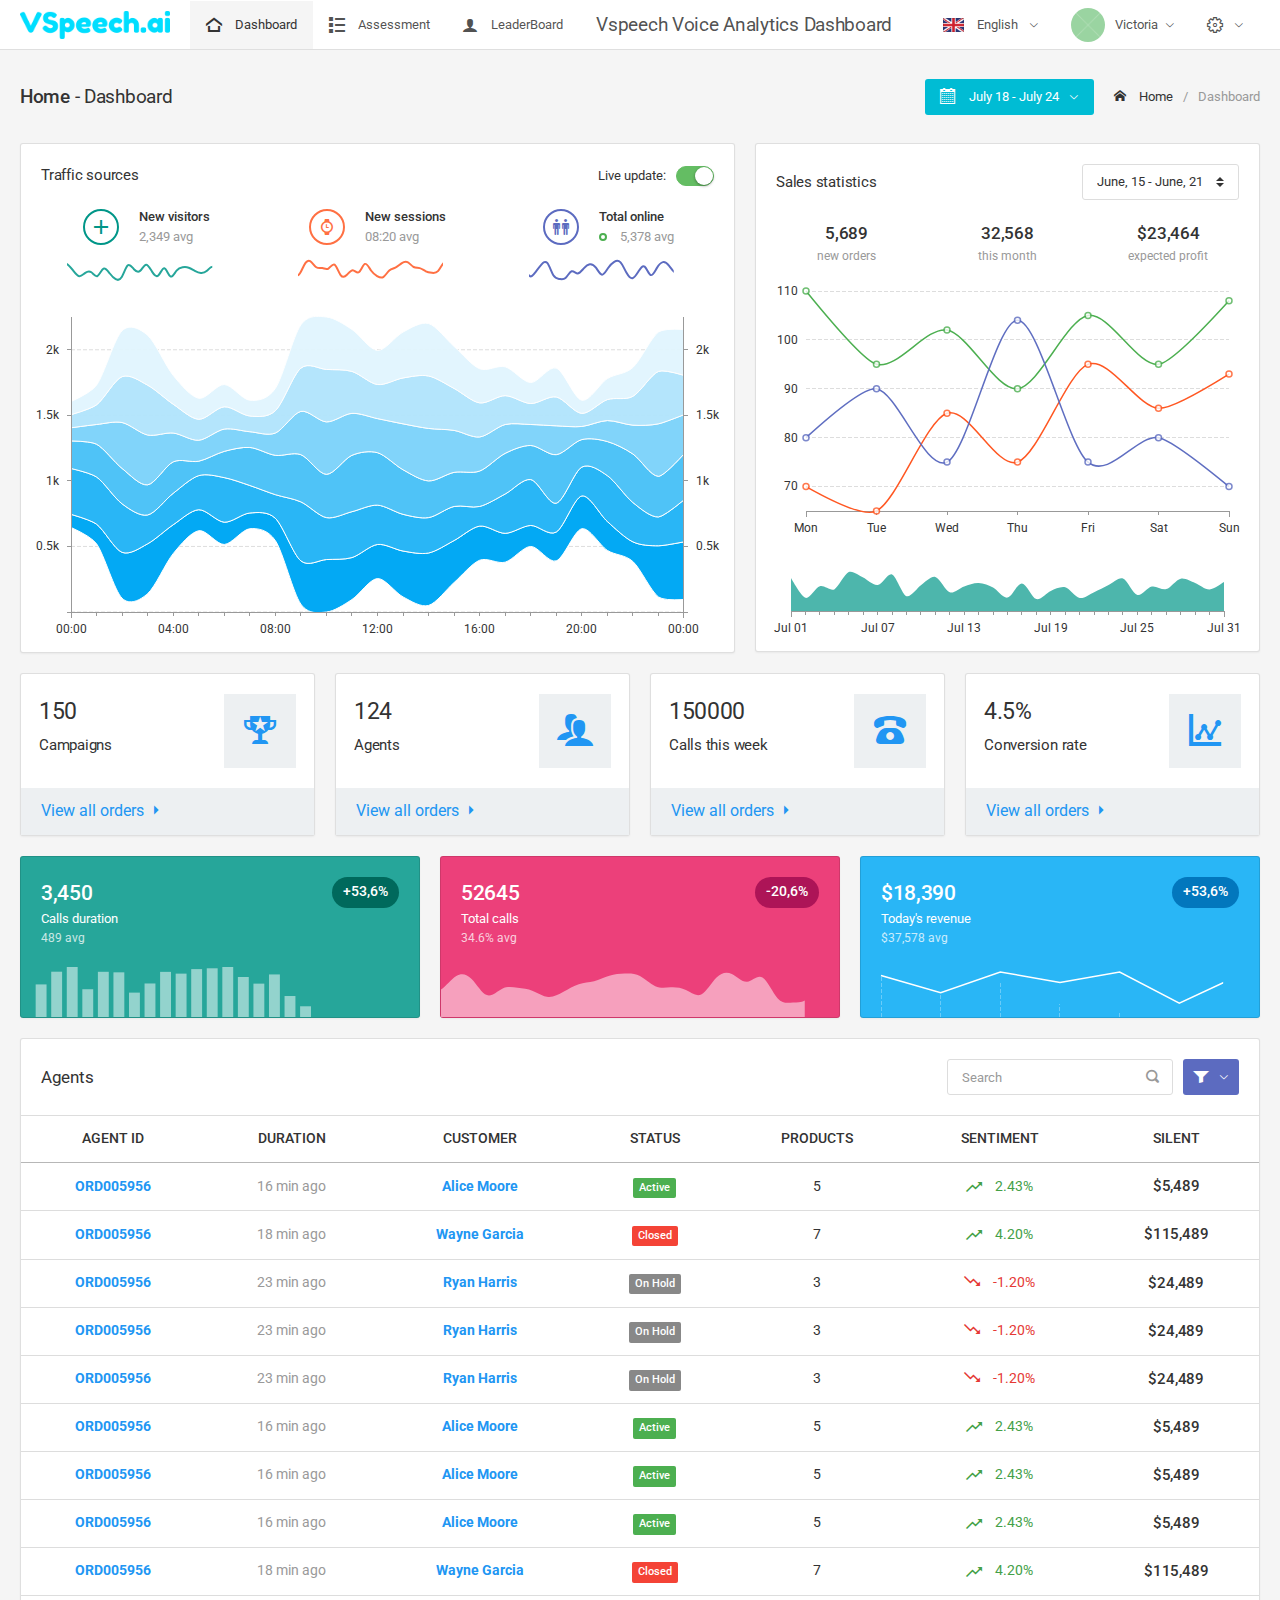
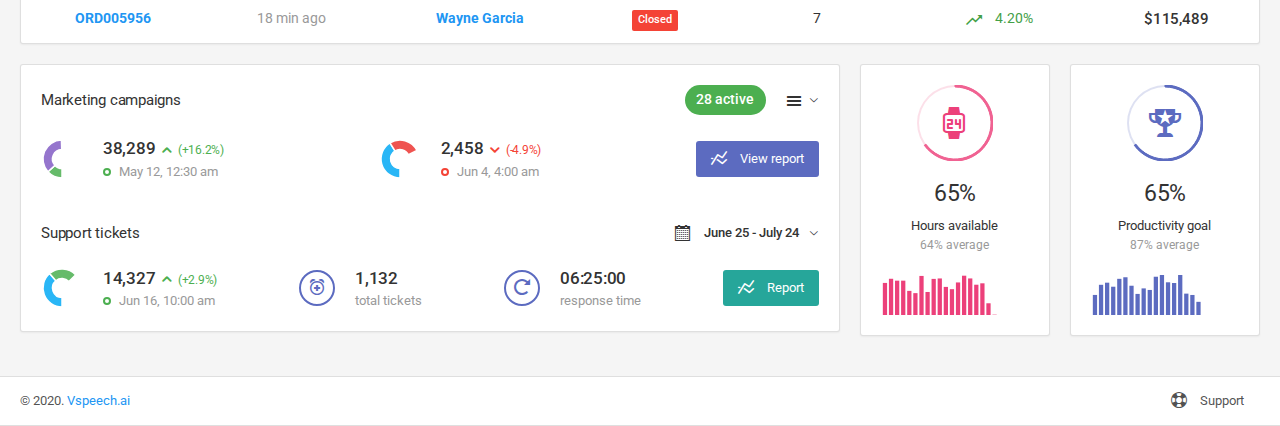
==== commit 26dda55c: "first" ====
--- a/index.html
+++ b/index.html
@@ -421,11 +421,11 @@
             <div class="col-lg-3">
               <div class="card">
                 <div class="info-box">
-                  <div class="col-md-8">
+                  <div class="col-8">
                     <h2>150</h2>
                     <h6>Campaigns</h6>
                   </div>
-                  <div class="col-md-4">
+                  <div class="col-4">
                     <div class="info-icon">
                       <i class="icon-trophy3 icon-2x"></i>
                     </div>
@@ -439,11 +439,11 @@
             <div class="col-lg-3">
               <div class="card">
                 <div class="info-box">
-                  <div class="col-md-8">
+                  <div class="col-8">
                     <h2>124</h2>
                     <h6>Agents</h6>
                   </div>
-                  <div class="col-md-4">
+                  <div class="col-4">
                     <div class="info-icon">
                       <i class="icon-users icon-2x"></i>
                     </div>
@@ -457,11 +457,11 @@
             <div class="col-lg-3">
               <div class="card">
                 <div class="info-box">
-                  <div class="col-md-8">
+                  <div class="col-8">
                     <h2>150000</h2>
                     <h6>Calls this week</h6>
                   </div>
-                  <div class="col-md-4">
+                  <div class="col-4">
                     <div class="info-icon">
                       <i class="icon-phone icon-2x"></i>
                     </div>
@@ -475,11 +475,11 @@
             <div class="col-lg-3">
               <div class="card">
                 <div class="info-box">
-                  <div class="col-md-8">
+                  <div class="col-8">
                     <h2>4.5%</h2>
                     <h6>Conversion rate</h6>
                   </div>
-                  <div class="col-md-4">
+                  <div class="col-4">
                     <div class="info-icon">
                       <i class="icon-stats-dots icon-2x"></i>
                     </div>
--- a/assets/css/layout.min.css
+++ b/assets/css/layout.min.css
@@ -1 +1,1302 @@
-@charset "UTF-8";html{display:-ms-flexbox;display:flex;-ms-flex-direction:column;flex-direction:column}body{min-height:100vh;display:-ms-flexbox;display:flex;-ms-flex-direction:column;flex-direction:column;-ms-flex:1;flex:1}.page-content{display:-ms-flexbox;display:flex;-ms-flex-positive:1;flex-grow:1;padding:1.25rem .625rem}.content-wrapper{display:-ms-flexbox;display:flex;-ms-flex-direction:column;flex-direction:column;-ms-flex:1;flex:1;overflow:auto}.content{-ms-flex-positive:1;flex-grow:1;margin-left:.625rem;margin-right:.625rem}.content::after{display:block;clear:both;content:""}.page-title{padding:2rem 0;position:relative}.page-title small{display:inline-block;margin-left:.625rem}.page-title small:before{content:'/';margin-right:.875rem}.page-title small.d-block{margin-left:0}.page-title small.d-block:before{content:none}.page-title .breadcrumb,.page-title small.d-block{margin-left:1.875rem}.page-title h1,.page-title h2,.page-title h3,.page-title h4,.page-title h5,.page-title h6{margin:0}.page-header-content{position:relative;padding:0 1.25rem}.page-header-content[class*=border-bottom-]+.breadcrumb-line{border-top:0}.page-header-light{background-color:#fff;border-bottom:1px solid #ddd}.page-header-light.has-cover{background:url(../../../../../../global_assets/images/backgrounds/seamless.png)}.page-header-dark{background-color:#273246;color:#fff;margin-bottom:1.25rem}.page-header-dark .page-header-content .breadcrumb>li+li:before,.page-header-dark .page-header-content .breadcrumb>li>a,.page-header-dark>.breadcrumb>li+li:before,.page-header-dark>.breadcrumb>li>a{color:rgba(255,255,255,.9)}.page-header-dark .page-header-content .breadcrumb>li>a:focus,.page-header-dark .page-header-content .breadcrumb>li>a:hover,.page-header-dark>.breadcrumb>li>a:focus,.page-header-dark>.breadcrumb>li>a:hover{color:#fff;opacity:1}.page-header-dark .page-header-content .breadcrumb>.active,.page-header-dark>.breadcrumb>.active{color:rgba(255,255,255,.5)}.page-header-dark.has-cover{background:url(../../../../../../global_assets/images/login_cover.jpg);background-size:cover}.sidebar{position:fixed;top:0;bottom:0;box-sizing:content-box;border:1px solid transparent;-ms-flex:0 0 auto;flex:0 0 auto;width:16.875rem;z-index:1040;box-shadow:0 1px 2px rgba(0,0,0,.05);transition:all ease-in-out .15s}@media (prefers-reduced-motion:reduce){.sidebar{transition:none}}.sidebar-main,.sidebar-main .sidebar-content,.sidebar-secondary,.sidebar-secondary .sidebar-content{left:-18.5625rem}.sidebar-right,.sidebar-right .sidebar-content{right:-18.5625rem}.sidebar.sidebar-fullscreen{width:100%}.sidebar-content{position:fixed;top:3.12503rem;bottom:0;width:inherit;overflow-y:scroll;-webkit-overflow-scrolling:touch;transition:left ease-in-out .15s,right ease-in-out .15s}@media (prefers-reduced-motion:reduce){.sidebar-content{transition:none}}.navbar-lg:first-child~.page-content .sidebar-content{top:3.37503rem}.navbar-sm:first-child~.page-content .sidebar-content{top:2.87503rem}.sidebar-mobile-main .sidebar-main{box-shadow:.25rem 0 1rem rgba(0,0,0,.35)}.sidebar-mobile-main .sidebar-main,.sidebar-mobile-main .sidebar-main .sidebar-content{left:0}.sidebar-mobile-secondary .sidebar-secondary{box-shadow:.25rem 0 1rem rgba(0,0,0,.35)}.sidebar-mobile-secondary .sidebar-secondary,.sidebar-mobile-secondary .sidebar-secondary .sidebar-content{left:0}.sidebar-mobile-right .sidebar-right{display:block;box-shadow:-.25rem 0 1rem rgba(0,0,0,.35)}.sidebar-mobile-right .sidebar-right,.sidebar-mobile-right .sidebar-right .sidebar-content{right:0}.nav-sidebar{-ms-flex-direction:column;flex-direction:column}.nav-sidebar .nav-item:not(.nav-item-header):first-child{padding-top:.5rem}.nav-sidebar .nav-item:not(.nav-item-header):last-child{padding-bottom:.5rem}.nav-sidebar .nav-item:not(.nav-item-divider){margin-bottom:1px}.nav-sidebar .nav-item:not(.nav-item-divider):last-child{margin-bottom:0}.nav-sidebar>.nav-item>.nav-link{font-weight:500}.nav-sidebar .nav-link{position:relative;display:-ms-flexbox;display:flex;-ms-flex-align:start;align-items:flex-start;padding:.75rem 1.25rem;transition:background-color ease-in-out .15s,color ease-in-out .15s}@media (prefers-reduced-motion:reduce){.nav-sidebar .nav-link{transition:none}}.nav-sidebar .nav-link i{margin-right:1.25rem;margin-top:.12502rem;margin-bottom:.12502rem;top:0}.nav-sidebar .nav-link .badge{transition:background-color ease-in-out .15s,border-color ease-in-out .15s}@media (prefers-reduced-motion:reduce){.nav-sidebar .nav-link .badge{transition:none}}.nav-sidebar .nav-link.disabled,.nav-sidebar .nav-link.disabled:focus,.nav-sidebar .nav-link.disabled:hover{background-color:transparent;opacity:.5}.nav-sidebar .nav-item-header{padding:.75rem 1.25rem;margin-top:.5rem}.nav-sidebar .nav-item-header>i{display:none}.nav-sidebar .nav-item-divider{margin:.5rem 0;height:1px}.nav-item-submenu>.nav-link{padding-right:2.75rem}.nav-item-submenu>.nav-link:after{content:"";font-family:icomoon;display:inline-block;font-size:1rem;vertical-align:middle;line-height:1;position:absolute;top:.75rem;margin-top:.12502rem;right:1.25rem;transition:-webkit-transform .25s ease-in-out;transition:transform .25s ease-in-out;transition:transform .25s ease-in-out,-webkit-transform .25s ease-in-out;-webkit-font-smoothing:antialiased;-moz-osx-font-smoothing:grayscale}@media (prefers-reduced-motion:reduce){.nav-item-submenu>.nav-link:after{transition:none}}.nav-item-submenu.nav-item-open>.nav-link:after{-webkit-transform:rotate(90deg);transform:rotate(90deg)}.nav-group-sub{display:none}.nav-group-sub .nav-link{padding:.625rem 1.25rem .625rem 3.5rem}.nav-group-sub .nav-group-sub .nav-link{padding-left:4.75rem}.nav-group-sub .nav-group-sub .nav-group-sub .nav-link{padding-left:6rem}.nav-group-sub .nav-item-submenu>.nav-link:after{top:.625rem}.nav-item-expanded>.nav-group-sub{display:block}.nav-scrollspy .nav-item-open .nav-link:not(.active)+.nav,.nav-scrollspy .nav-link.active+.nav{display:block}.nav-scrollspy .nav-link.active:after{-webkit-transform:rotate(90deg);transform:rotate(90deg)}.nav-sidebar-icons-reverse .nav-link{padding-right:3.5rem}.nav-sidebar-icons-reverse .nav-link i{position:absolute;top:.75rem;right:1.25rem;margin-right:0}.nav-sidebar-icons-reverse .nav-item-submenu .nav-link{padding-right:4.5rem}.nav-sidebar-icons-reverse .nav-item-submenu .nav-link:after{right:3.25rem}.nav-sidebar-icons-reverse .nav-group-sub .nav-link{padding-left:2.5rem}.nav-sidebar-icons-reverse .nav-group-sub .nav-link i{top:.625rem}.nav-sidebar-icons-reverse .nav-group-sub .nav-group-sub .nav-link{padding-left:3.75rem}.nav-sidebar-icons-reverse .nav-group-sub .nav-group-sub .nav-group-sub .nav-link{padding-left:5rem}.nav-sidebar-bordered>.nav-item+.nav-item:not(.nav-item-divider){margin-bottom:0}.sidebar .card:first-child .nav-sidebar-bordered{padding-top:0}.sidebar .card:first-child .nav-sidebar-bordered>.nav-item-header:first-child,.sidebar .card:first-child .nav-sidebar-bordered>.nav-item:first-child{border-top:0}.sidebar .card:last-child .nav-sidebar-bordered{padding-bottom:0}.sidebar .card:last-child .nav-sidebar-bordered>.nav-item-header:last-child,.sidebar .card:last-child .nav-sidebar-bordered>.nav-item:last-child{border-bottom:0}.sidebar-dark .nav-sidebar-bordered>.nav-item{border-top:1px solid rgba(255,255,255,.1)}.sidebar-dark .nav-sidebar-bordered>.nav-item:last-child{border-bottom:1px solid rgba(255,255,255,.1)}.sidebar-dark .nav-sidebar-bordered>.nav-item-header{background-color:rgba(0,0,0,.1);border-top:1px solid rgba(255,255,255,.1);margin:0}.sidebar-light .nav-sidebar-bordered>.nav-item{border-top:1px solid #eee}.sidebar-light .nav-sidebar-bordered>.nav-item:last-child{border-bottom:1px solid #eee}.sidebar-light .nav-sidebar-bordered>.nav-item-header{background-color:#fafafa;border-top:1px solid #eee;margin:0}.sidebar-mobile-toggler{display:-ms-flexbox;display:flex;-ms-flex-pack:justify;justify-content:space-between;-ms-flex-align:center;align-items:center;border-top:1px solid transparent;border-bottom:1px solid transparent}.sidebar-mobile-toggler a{padding:.875rem 1.25rem;transition:all ease-in-out .15s}@media (prefers-reduced-motion:reduce){.sidebar-mobile-toggler a{transition:none}}.navbar-lg:first-child~.page-content .sidebar-mobile-toggler a{padding:1rem 1.25rem}.navbar-sm:first-child~.page-content .sidebar-mobile-toggler a{padding:.75rem 1.25rem}.sidebar-mobile-expand i:last-child:not(:first-child){display:none}.sidebar-fullscreen .sidebar-mobile-expand i:first-child{display:none}.sidebar-fullscreen .sidebar-mobile-expand i:last-child{display:inline-block}.sidebar-dark{background-color:#293a50;color:#fff;border-color:rgba(255,255,255,.1)}.sidebar-dark .sidebar-mobile-toggler{color:rgba(255,255,255,.9);border-bottom-color:rgba(255,255,255,.1)}.sidebar-dark .sidebar-mobile-toggler:not([class*=bg-]){background-color:#223043}.sidebar-dark .sidebar-mobile-toggler a{color:rgba(255,255,255,.9)}.sidebar-dark .sidebar-mobile-toggler a:hover{color:#fff;background-color:transparent}.sidebar-dark .card-header{border-color:rgba(255,255,255,.1)}.sidebar-dark .nav-sidebar .nav-link,.sidebar-light .card[class*=bg-]:not(.bg-light):not(.bg-white):not(.bg-transparent) .nav-sidebar .nav-link{color:rgba(255,255,255,.9)}.sidebar-dark .nav-sidebar .nav-link:not(.disabled):hover,.sidebar-light .card[class*=bg-]:not(.bg-light):not(.bg-white):not(.bg-transparent) .nav-sidebar .nav-link:not(.disabled):hover{color:#fff;background-color:rgba(255,255,255,.1)}.sidebar-dark .nav-sidebar .nav-item>.nav-link.active,.sidebar-light .card[class*=bg-]:not(.bg-light):not(.bg-white):not(.bg-transparent) .nav-sidebar .nav-item>.nav-link.active{background-color:rgba(255,255,255,.1);color:#fff}.sidebar-dark .nav-sidebar .nav-item-open>.nav-link:not(.disabled),.sidebar-dark .nav-sidebar>.nav-item-expanded:not(.nav-item-open)>.nav-link,.sidebar-light .card[class*=bg-]:not(.bg-light):not(.bg-white):not(.bg-transparent) .nav-sidebar .nav-item-open>.nav-link:not(.disabled),.sidebar-light .card[class*=bg-]:not(.bg-light):not(.bg-white):not(.bg-transparent) .nav-sidebar>.nav-item-expanded:not(.nav-item-open)>.nav-link{background-color:rgba(255,255,255,.1);color:#fff}.sidebar-dark .nav-sidebar>.nav-item-open>.nav-link:not(.disabled),.sidebar-dark .nav-sidebar>.nav-item>.nav-link.active,.sidebar-light .card[class*=bg-]:not(.bg-light):not(.bg-white):not(.bg-transparent) .nav-sidebar>.nav-item-open>.nav-link:not(.disabled),.sidebar-light .card[class*=bg-]:not(.bg-light):not(.bg-white):not(.bg-transparent) .nav-sidebar>.nav-item>.nav-link.active{background-color:#26a69a;color:#fff}.sidebar-dark .nav-sidebar .nav-item-header,.sidebar-light .card[class*=bg-]:not(.bg-light):not(.bg-white):not(.bg-transparent) .nav-sidebar .nav-item-header{color:rgba(255,255,255,.5)}.sidebar-dark .nav-sidebar .nav-item-divider,.sidebar-light .card[class*=bg-]:not(.bg-light):not(.bg-white):not(.bg-transparent) .nav-sidebar .nav-item-divider{background-color:rgba(255,255,255,.1)}.sidebar-dark .nav-sidebar>.nav-item-submenu>.nav-group-sub,.sidebar-light .card[class*=bg-]:not(.bg-light):not(.bg-white):not(.bg-transparent) .nav-sidebar>.nav-item-submenu>.nav-group-sub{background-color:rgba(0,0,0,.15)}.sidebar .card[class*=bg-]:not(.bg-light):not(.bg-white):not(.bg-transparent) .nav-sidebar>.nav-item-open>.nav-link:not(.disabled),.sidebar .card[class*=bg-]:not(.bg-light):not(.bg-white):not(.bg-transparent) .nav-sidebar>.nav-item>.nav-link.active,.sidebar-dark[class*=bg-] .nav-sidebar>.nav-item-open>.nav-link:not(.disabled),.sidebar-dark[class*=bg-] .nav-sidebar>.nav-item>.nav-link.active{background-color:rgba(255,255,255,.25)}.sidebar-light{background-color:#fff;color:#333;border-color:rgba(0,0,0,.125)}.sidebar-light .nav-sidebar .nav-link{color:rgba(51,51,51,.85)}.sidebar-light .nav-sidebar .nav-link:not(.disabled):hover{color:#333;background-color:#f5f5f5}.sidebar-light .nav-sidebar .nav-item>.nav-link.active{background-color:#f5f5f5;color:#333}.sidebar-light .nav-sidebar .nav-item-open>.nav-link:not(.disabled),.sidebar-light .nav-sidebar>.nav-item-expanded:not(.nav-item-open)>.nav-link{background-color:#f5f5f5;color:#333}.sidebar-light .nav-sidebar>.nav-item-open>.nav-link:not(.disabled),.sidebar-light .nav-sidebar>.nav-item>.nav-link.active{background-color:#f5f5f5;color:#333}.sidebar-light .nav-sidebar .nav-item-header{color:rgba(51,51,51,.5)}.sidebar-light .nav-sidebar .nav-item-divider{background-color:rgba(0,0,0,.125)}.sidebar-light .nav-sidebar>.nav-item-submenu>.nav-group-sub{background-color:transparent}.sidebar-light .sidebar-mobile-toggler{color:rgba(51,51,51,.8);border-bottom-color:rgba(0,0,0,.125)}.sidebar-light .sidebar-mobile-toggler:not([class*=bg-]){background-color:#f5f5f5}.sidebar-light .sidebar-mobile-toggler a{color:rgba(51,51,51,.8)}.sidebar-light .sidebar-mobile-toggler a:hover{color:#333;background-color:transparent}.sidebar-light .sidebar-mobile-toggler[class*=bg-]:not(.bg-white):not(.bg-light):not(.bg-transparent){color:rgba(255,255,255,.9);border-bottom-color:rgba(255,255,255,.1)}.sidebar-light .sidebar-mobile-toggler[class*=bg-]:not(.bg-white):not(.bg-light):not(.bg-transparent) a{color:rgba(255,255,255,.9)}.sidebar-light .sidebar-mobile-toggler[class*=bg-]:not(.bg-white):not(.bg-light):not(.bg-transparent) a:hover{color:#fff;background-color:transparent}@media (min-width:768px){.sidebar-xs .sidebar-main{width:3.5rem}.sidebar-xs .sidebar-main .sidebar-content::-webkit-scrollbar{width:0!important}.sidebar-xs .sidebar-main .card-title,.sidebar-xs .sidebar-main .card:not(.card-sidebar-mobile){display:none}.sidebar-xs .sidebar-main .card-header h6+.header-elements{padding-top:.22117rem;padding-bottom:.22117rem}.sidebar-xs .sidebar-main .card-header h5+.header-elements{padding-top:.31733rem;padding-bottom:.31733rem}.sidebar-xs .sidebar-main .nav-sidebar>.nav-item{position:relative;margin:0}.sidebar-xs .sidebar-main .nav-sidebar>.nav-item>.nav-link{-ms-flex-pack:center;justify-content:center;padding-left:0;padding-right:0}.sidebar-xs .sidebar-main .nav-sidebar>.nav-item>.nav-link>i{position:static;margin-left:0;margin-right:0;display:block;padding-bottom:1px}.sidebar-xs .sidebar-main .nav-sidebar>.nav-item>.nav-link>span{display:none}.sidebar-xs .sidebar-main .nav-sidebar>.nav-item-submenu:focus>.nav-group-sub,.sidebar-xs .sidebar-main .nav-sidebar>.nav-item-submenu:hover>.nav-group-sub{display:block!important}.sidebar-xs .sidebar-main .nav-sidebar>.nav-item-submenu>.nav-group-sub{position:absolute;top:-.5rem;right:-16.875rem;width:16.875rem;display:none;z-index:1000;box-shadow:0 .25rem .5rem rgba(0,0,0,.1);border-top-right-radius:.1875rem;border-bottom-right-radius:.1875rem}.sidebar-xs .sidebar-main .nav-sidebar>.nav-item-submenu>.nav-group-sub[data-submenu-title]:before{content:attr(data-submenu-title);display:block;padding:.75rem 1.25rem;padding-bottom:0;margin-top:.5rem;opacity:.5}.sidebar-xs .sidebar-main .nav-sidebar>.nav-item-submenu>.nav-link:after{content:none}.sidebar-xs .sidebar-main .nav-sidebar .nav-group-sub .nav-link{padding-left:1.25rem}.sidebar-xs .sidebar-main .nav-sidebar .nav-group-sub .nav-group-sub .nav-link{padding-left:2.25rem}.sidebar-xs .sidebar-main .nav-sidebar .nav-group-sub .nav-group-sub .nav-group-sub .nav-link{padding-left:3.5rem}.sidebar-xs .sidebar-main .nav-sidebar>.nav-item-header{padding:0;text-align:center}.sidebar-xs .sidebar-main .nav-sidebar>.nav-item-header>i{display:block;top:0;padding:.75rem 1.25rem;margin-top:.12502rem;margin-bottom:.12502rem}.sidebar-xs .sidebar-main .nav-sidebar>.nav-item-header>div{display:none}.sidebar-xs .sidebar-main .nav-sidebar>.nav-item-open>.nav-group-sub{display:none!important}.sidebar-xs .sidebar-main .nav-sidebar>.nav-item:focus>.nav-link.disabled+.nav-group-sub,.sidebar-xs .sidebar-main .nav-sidebar>.nav-item:focus>.nav-link.disabled>span,.sidebar-xs .sidebar-main .nav-sidebar>.nav-item:hover>.nav-link.disabled+.nav-group-sub,.sidebar-xs .sidebar-main .nav-sidebar>.nav-item:hover>.nav-link.disabled>span{display:none!important}.sidebar-xs .sidebar-main .sidebar-user .card-body{padding-left:0;padding-right:0}.sidebar-xs .sidebar-main .sidebar-user .media{-ms-flex-pack:center;justify-content:center}.sidebar-xs .sidebar-main .sidebar-user .media>div:not(:first-child){display:none!important}.sidebar-xs .sidebar-main .sidebar-user .media>div:first-child{margin:0!important}.sidebar-xs .sidebar-main .nav-item-submenu-reversed .nav-group-sub{top:auto!important;bottom:0}.sidebar-xs .sidebar-main.sidebar-dark .nav-sidebar>.nav-item:not(.nav-item-open):hover>.nav-link:not(.active):not(.disabled){color:#fff;background-color:rgba(255,255,255,.1)}.sidebar-xs .sidebar-main.sidebar-dark .nav-sidebar>.nav-item-submenu>.nav-group-sub{background-color:#324661;border-left:1px solid rgba(255,255,255,.1)}.sidebar-xs .sidebar-main.sidebar-light .nav-sidebar>.nav-item:not(.nav-item-open):hover>.nav-link:not(.active):not(.disabled){color:#333;background-color:#f5f5f5}.sidebar-xs .sidebar-main.sidebar-light .nav-sidebar>.nav-item-submenu>.nav-group-sub{background-color:#fcfcfc;border:1px solid rgba(0,0,0,.125)}.sidebar-xs .sidebar-main.sidebar-light .card[class*=bg-]:not(.bg-light):not(.bg-white):not(.bg-transparent) .nav-sidebar>.nav-item:not(.nav-item-open):hover>.nav-link:not(.active):not(.disabled){color:#fff;background-color:rgba(255,255,255,.1)}.sidebar-xs .sidebar-main.sidebar-light .card[class*=bg-]:not(.bg-light):not(.bg-white):not(.bg-transparent) .nav-sidebar>.nav-item-submenu>.nav-group-sub{background-color:#324661;border:1px solid rgba(255,255,255,.1)}}@media (min-width:576px){.sidebar-expand-sm{position:static;margin-left:.625rem;margin-right:.625rem;margin-bottom:1.25rem;border-radius:.1875rem;transition:none}}@media (min-width:576px) and (prefers-reduced-motion:reduce){.sidebar-expand-sm{transition:none}}@media (min-width:576px){.sidebar-expand-sm.sidebar-main{left:auto;z-index:99;box-shadow:0 1px 2px rgba(0,0,0,.05)}.sidebar-expand-sm.sidebar-main .sidebar-content{left:0}.sidebar-expand-sm.sidebar-secondary{left:auto;z-index:98;box-shadow:0 1px 2px rgba(0,0,0,.05)}.sidebar-expand-sm.sidebar-secondary .sidebar-content{left:0}.sidebar-expand-sm.sidebar-right{right:auto;z-index:97;box-shadow:0 1px 2px rgba(0,0,0,.05)}.sidebar-expand-sm.sidebar-right .sidebar-content{right:0}.sidebar-expand-sm .sidebar-content{position:static;overflow:visible;width:auto}.sidebar-expand-sm .sidebar-mobile-toggler{display:none}.sidebar-expand-sm.sidebar-fullscreen{width:16.875rem}.sidebar-main-hidden .sidebar-expand-sm.sidebar-main,.sidebar-mobile-right .sidebar-expand-sm.sidebar-right,.sidebar-secondary-hidden .sidebar-expand-sm.sidebar-secondary{display:none}.sidebar-expand-sm.sidebar-right{display:none}.sidebar-right-visible .sidebar-expand-sm.sidebar-right{display:block}.sidebar-expand-sm.sidebar-sections{background-color:transparent;border:0;box-shadow:none}.sidebar-expand-sm.sidebar-sections .card{border-width:1px;margin-bottom:1.25rem;border-radius:.1875rem;box-shadow:0 1px 2px rgba(0,0,0,.05)}}@media (max-width:575.98px){.sidebar-expand-sm{border:0}}@media (min-width:768px){.sidebar-expand-md{position:static;margin-left:.625rem;margin-right:.625rem;margin-bottom:1.25rem;border-radius:.1875rem;transition:none}}@media (min-width:768px) and (prefers-reduced-motion:reduce){.sidebar-expand-md{transition:none}}@media (min-width:768px){.sidebar-expand-md.sidebar-main{left:auto;z-index:99;box-shadow:0 1px 2px rgba(0,0,0,.05)}.sidebar-expand-md.sidebar-main .sidebar-content{left:0}.sidebar-expand-md.sidebar-secondary{left:auto;z-index:98;box-shadow:0 1px 2px rgba(0,0,0,.05)}.sidebar-expand-md.sidebar-secondary .sidebar-content{left:0}.sidebar-expand-md.sidebar-right{right:auto;z-index:97;box-shadow:0 1px 2px rgba(0,0,0,.05)}.sidebar-expand-md.sidebar-right .sidebar-content{right:0}.sidebar-expand-md .sidebar-content{position:static;overflow:visible;width:auto}.sidebar-expand-md .sidebar-mobile-toggler{display:none}.sidebar-expand-md.sidebar-fullscreen{width:16.875rem}.sidebar-main-hidden .sidebar-expand-md.sidebar-main,.sidebar-mobile-right .sidebar-expand-md.sidebar-right,.sidebar-secondary-hidden .sidebar-expand-md.sidebar-secondary{display:none}.sidebar-expand-md.sidebar-right{display:none}.sidebar-right-visible .sidebar-expand-md.sidebar-right{display:block}.sidebar-expand-md.sidebar-sections{background-color:transparent;border:0;box-shadow:none}.sidebar-expand-md.sidebar-sections .card{border-width:1px;margin-bottom:1.25rem;border-radius:.1875rem;box-shadow:0 1px 2px rgba(0,0,0,.05)}}@media (max-width:767.98px){.sidebar-expand-md{border:0}}@media (min-width:992px){.sidebar-expand-lg{position:static;margin-left:.625rem;margin-right:.625rem;margin-bottom:1.25rem;border-radius:.1875rem;transition:none}}@media (min-width:992px) and (prefers-reduced-motion:reduce){.sidebar-expand-lg{transition:none}}@media (min-width:992px){.sidebar-expand-lg.sidebar-main{left:auto;z-index:99;box-shadow:0 1px 2px rgba(0,0,0,.05)}.sidebar-expand-lg.sidebar-main .sidebar-content{left:0}.sidebar-expand-lg.sidebar-secondary{left:auto;z-index:98;box-shadow:0 1px 2px rgba(0,0,0,.05)}.sidebar-expand-lg.sidebar-secondary .sidebar-content{left:0}.sidebar-expand-lg.sidebar-right{right:auto;z-index:97;box-shadow:0 1px 2px rgba(0,0,0,.05)}.sidebar-expand-lg.sidebar-right .sidebar-content{right:0}.sidebar-expand-lg .sidebar-content{position:static;overflow:visible;width:auto}.sidebar-expand-lg .sidebar-mobile-toggler{display:none}.sidebar-expand-lg.sidebar-fullscreen{width:16.875rem}.sidebar-main-hidden .sidebar-expand-lg.sidebar-main,.sidebar-mobile-right .sidebar-expand-lg.sidebar-right,.sidebar-secondary-hidden .sidebar-expand-lg.sidebar-secondary{display:none}.sidebar-expand-lg.sidebar-right{display:none}.sidebar-right-visible .sidebar-expand-lg.sidebar-right{display:block}.sidebar-expand-lg.sidebar-sections{background-color:transparent;border:0;box-shadow:none}.sidebar-expand-lg.sidebar-sections .card{border-width:1px;margin-bottom:1.25rem;border-radius:.1875rem;box-shadow:0 1px 2px rgba(0,0,0,.05)}}@media (max-width:991.98px){.sidebar-expand-lg{border:0}}@media (min-width:1200px){.sidebar-expand-xl{position:static;margin-left:.625rem;margin-right:.625rem;margin-bottom:1.25rem;border-radius:.1875rem;transition:none}}@media (min-width:1200px) and (prefers-reduced-motion:reduce){.sidebar-expand-xl{transition:none}}@media (min-width:1200px){.sidebar-expand-xl.sidebar-main{left:auto;z-index:99;box-shadow:0 1px 2px rgba(0,0,0,.05)}.sidebar-expand-xl.sidebar-main .sidebar-content{left:0}.sidebar-expand-xl.sidebar-secondary{left:auto;z-index:98;box-shadow:0 1px 2px rgba(0,0,0,.05)}.sidebar-expand-xl.sidebar-secondary .sidebar-content{left:0}.sidebar-expand-xl.sidebar-right{right:auto;z-index:97;box-shadow:0 1px 2px rgba(0,0,0,.05)}.sidebar-expand-xl.sidebar-right .sidebar-content{right:0}.sidebar-expand-xl .sidebar-content{position:static;overflow:visible;width:auto}.sidebar-expand-xl .sidebar-mobile-toggler{display:none}.sidebar-expand-xl.sidebar-fullscreen{width:16.875rem}.sidebar-main-hidden .sidebar-expand-xl.sidebar-main,.sidebar-mobile-right .sidebar-expand-xl.sidebar-right,.sidebar-secondary-hidden .sidebar-expand-xl.sidebar-secondary{display:none}.sidebar-expand-xl.sidebar-right{display:none}.sidebar-right-visible .sidebar-expand-xl.sidebar-right{display:block}.sidebar-expand-xl.sidebar-sections{background-color:transparent;border:0;box-shadow:none}.sidebar-expand-xl.sidebar-sections .card{border-width:1px;margin-bottom:1.25rem;border-radius:.1875rem;box-shadow:0 1px 2px rgba(0,0,0,.05)}}@media (max-width:1199.98px){.sidebar-expand-xl{border:0}}.sidebar-expand{position:static;margin-left:.625rem;margin-right:.625rem;margin-bottom:1.25rem;border-radius:.1875rem;transition:none;border:0}@media (prefers-reduced-motion:reduce){.sidebar-expand{transition:none}}.sidebar-expand.sidebar-main{left:auto;z-index:99;box-shadow:0 1px 2px rgba(0,0,0,.05)}.sidebar-expand.sidebar-main .sidebar-content{left:0}.sidebar-expand.sidebar-secondary{left:auto;z-index:98;box-shadow:0 1px 2px rgba(0,0,0,.05)}.sidebar-expand.sidebar-secondary .sidebar-content{left:0}.sidebar-expand.sidebar-right{right:auto;z-index:97;box-shadow:0 1px 2px rgba(0,0,0,.05)}.sidebar-expand.sidebar-right .sidebar-content{right:0}.sidebar-expand .sidebar-content{position:static;overflow:visible;width:auto}.sidebar-expand .sidebar-mobile-toggler{display:none}.sidebar-expand.sidebar-fullscreen{width:16.875rem}.sidebar-main-hidden .sidebar-expand.sidebar-main,.sidebar-mobile-right .sidebar-expand.sidebar-right,.sidebar-secondary-hidden .sidebar-expand.sidebar-secondary{display:none}.sidebar-expand.sidebar-right{display:none}.sidebar-right-visible .sidebar-expand.sidebar-right{display:block}.sidebar-expand.sidebar-sections{background-color:transparent;border:0;box-shadow:none}.sidebar-expand.sidebar-sections .card{border-width:1px;margin-bottom:1.25rem;border-radius:.1875rem;box-shadow:0 1px 2px rgba(0,0,0,.05)}.sidebar .card{border-width:0;margin-bottom:0;border-radius:0;box-shadow:none}.sidebar .card .card{border-width:1px}.sidebar:not(.sidebar-sections) .card:not([class*=bg-]):not(.fixed-top){background-color:transparent}.sidebar .card-footer{border-bottom:1px solid rgba(0,0,0,.125)}.sidebar .row:not(.no-gutters){margin-left:-.3125rem;margin-right:-.3125rem}.sidebar .row:not(.no-gutters) [class*=col]{padding-left:.3125rem;padding-right:.3125rem}.sidebar .form-group:last-child{margin-bottom:0}.sidebar .nav-tabs .nav-item:first-child .nav-link{border-left:0}.sidebar .nav-tabs .nav-item:last-child .nav-link{border-right:0}.sidebar .nav-tabs .nav-link{border-top:0;border-bottom-width:0}.sidebar .nav-tabs .nav-link.active{border-bottom-color:transparent}.sidebar-dark .nav-tabs{background-color:#223043;border-bottom-color:rgba(255,255,255,.1)}.sidebar-dark .nav-tabs .nav-link{color:rgba(255,255,255,.9)}.sidebar-dark .nav-tabs .nav-link:focus,.sidebar-dark .nav-tabs .nav-link:hover{color:#fff}.sidebar-dark .nav-tabs .nav-link.active{color:#fff}.sidebar-dark .nav-tabs:not(.nav-tabs-bottom) .nav-link.active{background-color:#293a50;border-color:rgba(255,255,255,.1)}.sidebar-dark .nav-tabs .nav-item.show .nav-link:not(.active){color:#fff}.sidebar-light .nav-tabs{background-color:#f5f5f5;border-bottom-color:rgba(0,0,0,.125)}.sidebar-light .nav-tabs .nav-link:focus,.sidebar-light .nav-tabs .nav-link:hover{color:#333}.sidebar-light .nav-tabs .nav-link.active{color:#333}.sidebar-light .nav-tabs:not(.nav-tabs-bottom) .nav-link.active{background-color:#fff}.row-tile div[class*=col] .btn{border-radius:0}.row-tile div[class*=col]:first-child .btn:first-child{border-top-left-radius:.1875rem}.row-tile div[class*=col]:first-child .btn:last-child{border-bottom-left-radius:.1875rem}.row-tile div[class*=col]:last-child .btn:first-child{border-top-right-radius:.1875rem}.row-tile div[class*=col]:last-child .btn:last-child{border-bottom-right-radius:.1875rem}.row-tile div[class*=col] .btn+.btn{border-top:0}.row-tile div[class*=col]+div[class*=col] .btn{border-left:0}.layout-boxed-bg{background:url(../../../../../../global_assets/images/backgrounds/boxed_bg.png) repeat}.breadcrumb-line>.container,.navbar>.container{padding-left:1.25rem;padding-right:1.25rem}@media (min-width:992px){.content-boxed:not(.navbar):not(.breadcrumb-line){margin-left:7%;margin-right:7%}.content-boxed.breadcrumb-line,.content-boxed.navbar{padding-left:calc(7% + 1.25rem);padding-right:calc(7% + 1.25rem)}}+@charset "UTF-8";
+html {
+  display: -ms-flexbox;
+  display: flex;
+  -ms-flex-direction: column;
+  flex-direction: column;
+}
+body {
+  min-height: 100vh;
+  display: -ms-flexbox;
+  display: flex;
+  -ms-flex-direction: column;
+  flex-direction: column;
+  -ms-flex: 1;
+  flex: 1;
+}
+.page-content {
+  display: -ms-flexbox;
+  display: flex;
+  -ms-flex-positive: 1;
+  flex-grow: 1;
+  padding: 1.25rem 0.625rem;
+}
+.content-wrapper {
+  display: -ms-flexbox;
+  display: flex;
+  -ms-flex-direction: column;
+  flex-direction: column;
+  -ms-flex: 1;
+  flex: 1;
+  overflow: auto;
+}
+.content {
+  -ms-flex-positive: 1;
+  flex-grow: 1;
+  margin-left: 0.625rem;
+  margin-right: 0.625rem;
+}
+.content::after {
+  display: block;
+  clear: both;
+  content: "";
+}
+.page-title {
+  padding: 2rem 0;
+  position: relative;
+}
+.page-title small {
+  display: inline-block;
+  margin-left: 0.625rem;
+}
+.page-title small:before {
+  content: "/";
+  margin-right: 0.875rem;
+}
+.page-title small.d-block {
+  margin-left: 0;
+}
+.page-title small.d-block:before {
+  content: none;
+}
+.page-title .breadcrumb,
+.page-title small.d-block {
+  margin-left: 1.875rem;
+}
+.page-title h1,
+.page-title h2,
+.page-title h3,
+.page-title h4,
+.page-title h5,
+.page-title h6 {
+  margin: 0;
+}
+.page-header-content {
+  position: relative;
+  padding: 0 1.25rem;
+}
+.page-header-content[class*="border-bottom-"] + .breadcrumb-line {
+  border-top: 0;
+}
+.page-header-light {
+  background-color: #fff;
+  border-bottom: 1px solid #ddd;
+}
+.page-header-light.has-cover {
+  background: url(assets/images/backgrounds/seamless.png);
+}
+.page-header-dark {
+  background-color: #273246;
+  color: #fff;
+  margin-bottom: 1.25rem;
+}
+.page-header-dark .page-header-content .breadcrumb > li + li:before,
+.page-header-dark .page-header-content .breadcrumb > li > a,
+.page-header-dark > .breadcrumb > li + li:before,
+.page-header-dark > .breadcrumb > li > a {
+  color: rgba(255, 255, 255, 0.9);
+}
+.page-header-dark .page-header-content .breadcrumb > li > a:focus,
+.page-header-dark .page-header-content .breadcrumb > li > a:hover,
+.page-header-dark > .breadcrumb > li > a:focus,
+.page-header-dark > .breadcrumb > li > a:hover {
+  color: #fff;
+  opacity: 1;
+}
+.page-header-dark .page-header-content .breadcrumb > .active,
+.page-header-dark > .breadcrumb > .active {
+  color: rgba(255, 255, 255, 0.5);
+}
+.page-header-dark.has-cover {
+  background: url(assets/images/login_cover.jpg);
+  background-size: cover;
+}
+.sidebar {
+  position: fixed;
+  top: 0;
+  bottom: 0;
+  box-sizing: content-box;
+  border: 1px solid transparent;
+  -ms-flex: 0 0 auto;
+  flex: 0 0 auto;
+  width: 16.875rem;
+  z-index: 1040;
+  box-shadow: 0 1px 2px rgba(0, 0, 0, 0.05);
+  transition: all ease-in-out 0.15s;
+}
+@media (prefers-reduced-motion: reduce) {
+  .sidebar {
+    transition: none;
+  }
+}
+.sidebar-main,
+.sidebar-main .sidebar-content,
+.sidebar-secondary,
+.sidebar-secondary .sidebar-content {
+  left: -18.5625rem;
+}
+.sidebar-right,
+.sidebar-right .sidebar-content {
+  right: -18.5625rem;
+}
+.sidebar.sidebar-fullscreen {
+  width: 100%;
+}
+.sidebar-content {
+  position: fixed;
+  top: 3.12503rem;
+  bottom: 0;
+  width: inherit;
+  overflow-y: scroll;
+  -webkit-overflow-scrolling: touch;
+  transition: left ease-in-out 0.15s, right ease-in-out 0.15s;
+}
+@media (prefers-reduced-motion: reduce) {
+  .sidebar-content {
+    transition: none;
+  }
+}
+.navbar-lg:first-child ~ .page-content .sidebar-content {
+  top: 3.37503rem;
+}
+.navbar-sm:first-child ~ .page-content .sidebar-content {
+  top: 2.87503rem;
+}
+.sidebar-mobile-main .sidebar-main {
+  box-shadow: 0.25rem 0 1rem rgba(0, 0, 0, 0.35);
+}
+.sidebar-mobile-main .sidebar-main,
+.sidebar-mobile-main .sidebar-main .sidebar-content {
+  left: 0;
+}
+.sidebar-mobile-secondary .sidebar-secondary {
+  box-shadow: 0.25rem 0 1rem rgba(0, 0, 0, 0.35);
+}
+.sidebar-mobile-secondary .sidebar-secondary,
+.sidebar-mobile-secondary .sidebar-secondary .sidebar-content {
+  left: 0;
+}
+.sidebar-mobile-right .sidebar-right {
+  display: block;
+  box-shadow: -0.25rem 0 1rem rgba(0, 0, 0, 0.35);
+}
+.sidebar-mobile-right .sidebar-right,
+.sidebar-mobile-right .sidebar-right .sidebar-content {
+  right: 0;
+}
+.nav-sidebar {
+  -ms-flex-direction: column;
+  flex-direction: column;
+}
+.nav-sidebar .nav-item:not(.nav-item-header):first-child {
+  padding-top: 0.5rem;
+}
+.nav-sidebar .nav-item:not(.nav-item-header):last-child {
+  padding-bottom: 0.5rem;
+}
+.nav-sidebar .nav-item:not(.nav-item-divider) {
+  margin-bottom: 1px;
+}
+.nav-sidebar .nav-item:not(.nav-item-divider):last-child {
+  margin-bottom: 0;
+}
+.nav-sidebar > .nav-item > .nav-link {
+  font-weight: 500;
+}
+.nav-sidebar .nav-link {
+  position: relative;
+  display: -ms-flexbox;
+  display: flex;
+  -ms-flex-align: start;
+  align-items: flex-start;
+  padding: 0.75rem 1.25rem;
+  transition: background-color ease-in-out 0.15s, color ease-in-out 0.15s;
+}
+@media (prefers-reduced-motion: reduce) {
+  .nav-sidebar .nav-link {
+    transition: none;
+  }
+}
+.nav-sidebar .nav-link i {
+  margin-right: 1.25rem;
+  margin-top: 0.12502rem;
+  margin-bottom: 0.12502rem;
+  top: 0;
+}
+.nav-sidebar .nav-link .badge {
+  transition: background-color ease-in-out 0.15s, border-color ease-in-out 0.15s;
+}
+@media (prefers-reduced-motion: reduce) {
+  .nav-sidebar .nav-link .badge {
+    transition: none;
+  }
+}
+.nav-sidebar .nav-link.disabled,
+.nav-sidebar .nav-link.disabled:focus,
+.nav-sidebar .nav-link.disabled:hover {
+  background-color: transparent;
+  opacity: 0.5;
+}
+.nav-sidebar .nav-item-header {
+  padding: 0.75rem 1.25rem;
+  margin-top: 0.5rem;
+}
+.nav-sidebar .nav-item-header > i {
+  display: none;
+}
+.nav-sidebar .nav-item-divider {
+  margin: 0.5rem 0;
+  height: 1px;
+}
+.nav-item-submenu > .nav-link {
+  padding-right: 2.75rem;
+}
+.nav-item-submenu > .nav-link:after {
+  content: "";
+  font-family: icomoon;
+  display: inline-block;
+  font-size: 1rem;
+  vertical-align: middle;
+  line-height: 1;
+  position: absolute;
+  top: 0.75rem;
+  margin-top: 0.12502rem;
+  right: 1.25rem;
+  transition: -webkit-transform 0.25s ease-in-out;
+  transition: transform 0.25s ease-in-out;
+  transition: transform 0.25s ease-in-out, -webkit-transform 0.25s ease-in-out;
+  -webkit-font-smoothing: antialiased;
+  -moz-osx-font-smoothing: grayscale;
+}
+@media (prefers-reduced-motion: reduce) {
+  .nav-item-submenu > .nav-link:after {
+    transition: none;
+  }
+}
+.nav-item-submenu.nav-item-open > .nav-link:after {
+  -webkit-transform: rotate(90deg);
+  transform: rotate(90deg);
+}
+.nav-group-sub {
+  display: none;
+}
+.nav-group-sub .nav-link {
+  padding: 0.625rem 1.25rem 0.625rem 3.5rem;
+}
+.nav-group-sub .nav-group-sub .nav-link {
+  padding-left: 4.75rem;
+}
+.nav-group-sub .nav-group-sub .nav-group-sub .nav-link {
+  padding-left: 6rem;
+}
+.nav-group-sub .nav-item-submenu > .nav-link:after {
+  top: 0.625rem;
+}
+.nav-item-expanded > .nav-group-sub {
+  display: block;
+}
+.nav-scrollspy .nav-item-open .nav-link:not(.active) + .nav,
+.nav-scrollspy .nav-link.active + .nav {
+  display: block;
+}
+.nav-scrollspy .nav-link.active:after {
+  -webkit-transform: rotate(90deg);
+  transform: rotate(90deg);
+}
+.nav-sidebar-icons-reverse .nav-link {
+  padding-right: 3.5rem;
+}
+.nav-sidebar-icons-reverse .nav-link i {
+  position: absolute;
+  top: 0.75rem;
+  right: 1.25rem;
+  margin-right: 0;
+}
+.nav-sidebar-icons-reverse .nav-item-submenu .nav-link {
+  padding-right: 4.5rem;
+}
+.nav-sidebar-icons-reverse .nav-item-submenu .nav-link:after {
+  right: 3.25rem;
+}
+.nav-sidebar-icons-reverse .nav-group-sub .nav-link {
+  padding-left: 2.5rem;
+}
+.nav-sidebar-icons-reverse .nav-group-sub .nav-link i {
+  top: 0.625rem;
+}
+.nav-sidebar-icons-reverse .nav-group-sub .nav-group-sub .nav-link {
+  padding-left: 3.75rem;
+}
+.nav-sidebar-icons-reverse
+  .nav-group-sub
+  .nav-group-sub
+  .nav-group-sub
+  .nav-link {
+  padding-left: 5rem;
+}
+.nav-sidebar-bordered > .nav-item + .nav-item:not(.nav-item-divider) {
+  margin-bottom: 0;
+}
+.sidebar .card:first-child .nav-sidebar-bordered {
+  padding-top: 0;
+}
+.sidebar .card:first-child .nav-sidebar-bordered > .nav-item-header:first-child,
+.sidebar .card:first-child .nav-sidebar-bordered > .nav-item:first-child {
+  border-top: 0;
+}
+.sidebar .card:last-child .nav-sidebar-bordered {
+  padding-bottom: 0;
+}
+.sidebar .card:last-child .nav-sidebar-bordered > .nav-item-header:last-child,
+.sidebar .card:last-child .nav-sidebar-bordered > .nav-item:last-child {
+  border-bottom: 0;
+}
+.sidebar-dark .nav-sidebar-bordered > .nav-item {
+  border-top: 1px solid rgba(255, 255, 255, 0.1);
+}
+.sidebar-dark .nav-sidebar-bordered > .nav-item:last-child {
+  border-bottom: 1px solid rgba(255, 255, 255, 0.1);
+}
+.sidebar-dark .nav-sidebar-bordered > .nav-item-header {
+  background-color: rgba(0, 0, 0, 0.1);
+  border-top: 1px solid rgba(255, 255, 255, 0.1);
+  margin: 0;
+}
+.sidebar-light .nav-sidebar-bordered > .nav-item {
+  border-top: 1px solid #eee;
+}
+.sidebar-light .nav-sidebar-bordered > .nav-item:last-child {
+  border-bottom: 1px solid #eee;
+}
+.sidebar-light .nav-sidebar-bordered > .nav-item-header {
+  background-color: #fafafa;
+  border-top: 1px solid #eee;
+  margin: 0;
+}
+.sidebar-mobile-toggler {
+  display: -ms-flexbox;
+  display: flex;
+  -ms-flex-pack: justify;
+  justify-content: space-between;
+  -ms-flex-align: center;
+  align-items: center;
+  border-top: 1px solid transparent;
+  border-bottom: 1px solid transparent;
+}
+.sidebar-mobile-toggler a {
+  padding: 0.875rem 1.25rem;
+  transition: all ease-in-out 0.15s;
+}
+@media (prefers-reduced-motion: reduce) {
+  .sidebar-mobile-toggler a {
+    transition: none;
+  }
+}
+.navbar-lg:first-child ~ .page-content .sidebar-mobile-toggler a {
+  padding: 1rem 1.25rem;
+}
+.navbar-sm:first-child ~ .page-content .sidebar-mobile-toggler a {
+  padding: 0.75rem 1.25rem;
+}
+.sidebar-mobile-expand i:last-child:not(:first-child) {
+  display: none;
+}
+.sidebar-fullscreen .sidebar-mobile-expand i:first-child {
+  display: none;
+}
+.sidebar-fullscreen .sidebar-mobile-expand i:last-child {
+  display: inline-block;
+}
+.sidebar-dark {
+  background-color: #293a50;
+  color: #fff;
+  border-color: rgba(255, 255, 255, 0.1);
+}
+.sidebar-dark .sidebar-mobile-toggler {
+  color: rgba(255, 255, 255, 0.9);
+  border-bottom-color: rgba(255, 255, 255, 0.1);
+}
+.sidebar-dark .sidebar-mobile-toggler:not([class*="bg-"]) {
+  background-color: #223043;
+}
+.sidebar-dark .sidebar-mobile-toggler a {
+  color: rgba(255, 255, 255, 0.9);
+}
+.sidebar-dark .sidebar-mobile-toggler a:hover {
+  color: #fff;
+  background-color: transparent;
+}
+.sidebar-dark .card-header {
+  border-color: rgba(255, 255, 255, 0.1);
+}
+.sidebar-dark .nav-sidebar .nav-link,
+.sidebar-light
+  .card[class*="bg-"]:not(.bg-light):not(.bg-white):not(.bg-transparent)
+  .nav-sidebar
+  .nav-link {
+  color: rgba(255, 255, 255, 0.9);
+}
+.sidebar-dark .nav-sidebar .nav-link:not(.disabled):hover,
+.sidebar-light
+  .card[class*="bg-"]:not(.bg-light):not(.bg-white):not(.bg-transparent)
+  .nav-sidebar
+  .nav-link:not(.disabled):hover {
+  color: #fff;
+  background-color: rgba(255, 255, 255, 0.1);
+}
+.sidebar-dark .nav-sidebar .nav-item > .nav-link.active,
+.sidebar-light
+  .card[class*="bg-"]:not(.bg-light):not(.bg-white):not(.bg-transparent)
+  .nav-sidebar
+  .nav-item
+  > .nav-link.active {
+  background-color: rgba(255, 255, 255, 0.1);
+  color: #fff;
+}
+.sidebar-dark .nav-sidebar .nav-item-open > .nav-link:not(.disabled),
+.sidebar-dark .nav-sidebar > .nav-item-expanded:not(.nav-item-open) > .nav-link,
+.sidebar-light
+  .card[class*="bg-"]:not(.bg-light):not(.bg-white):not(.bg-transparent)
+  .nav-sidebar
+  .nav-item-open
+  > .nav-link:not(.disabled),
+.sidebar-light
+  .card[class*="bg-"]:not(.bg-light):not(.bg-white):not(.bg-transparent)
+  .nav-sidebar
+  > .nav-item-expanded:not(.nav-item-open)
+  > .nav-link {
+  background-color: rgba(255, 255, 255, 0.1);
+  color: #fff;
+}
+.sidebar-dark .nav-sidebar > .nav-item-open > .nav-link:not(.disabled),
+.sidebar-dark .nav-sidebar > .nav-item > .nav-link.active,
+.sidebar-light
+  .card[class*="bg-"]:not(.bg-light):not(.bg-white):not(.bg-transparent)
+  .nav-sidebar
+  > .nav-item-open
+  > .nav-link:not(.disabled),
+.sidebar-light
+  .card[class*="bg-"]:not(.bg-light):not(.bg-white):not(.bg-transparent)
+  .nav-sidebar
+  > .nav-item
+  > .nav-link.active {
+  background-color: #26a69a;
+  color: #fff;
+}
+.sidebar-dark .nav-sidebar .nav-item-header,
+.sidebar-light
+  .card[class*="bg-"]:not(.bg-light):not(.bg-white):not(.bg-transparent)
+  .nav-sidebar
+  .nav-item-header {
+  color: rgba(255, 255, 255, 0.5);
+}
+.sidebar-dark .nav-sidebar .nav-item-divider,
+.sidebar-light
+  .card[class*="bg-"]:not(.bg-light):not(.bg-white):not(.bg-transparent)
+  .nav-sidebar
+  .nav-item-divider {
+  background-color: rgba(255, 255, 255, 0.1);
+}
+.sidebar-dark .nav-sidebar > .nav-item-submenu > .nav-group-sub,
+.sidebar-light
+  .card[class*="bg-"]:not(.bg-light):not(.bg-white):not(.bg-transparent)
+  .nav-sidebar
+  > .nav-item-submenu
+  > .nav-group-sub {
+  background-color: rgba(0, 0, 0, 0.15);
+}
+.sidebar
+  .card[class*="bg-"]:not(.bg-light):not(.bg-white):not(.bg-transparent)
+  .nav-sidebar
+  > .nav-item-open
+  > .nav-link:not(.disabled),
+.sidebar
+  .card[class*="bg-"]:not(.bg-light):not(.bg-white):not(.bg-transparent)
+  .nav-sidebar
+  > .nav-item
+  > .nav-link.active,
+.sidebar-dark[class*="bg-"]
+  .nav-sidebar
+  > .nav-item-open
+  > .nav-link:not(.disabled),
+.sidebar-dark[class*="bg-"] .nav-sidebar > .nav-item > .nav-link.active {
+  background-color: rgba(255, 255, 255, 0.25);
+}
+.sidebar-light {
+  background-color: #fff;
+  color: #333;
+  border-color: rgba(0, 0, 0, 0.125);
+}
+.sidebar-light .nav-sidebar .nav-link {
+  color: rgba(51, 51, 51, 0.85);
+}
+.sidebar-light .nav-sidebar .nav-link:not(.disabled):hover {
+  color: #333;
+  background-color: #f5f5f5;
+}
+.sidebar-light .nav-sidebar .nav-item > .nav-link.active {
+  background-color: #f5f5f5;
+  color: #333;
+}
+.sidebar-light .nav-sidebar .nav-item-open > .nav-link:not(.disabled),
+.sidebar-light
+  .nav-sidebar
+  > .nav-item-expanded:not(.nav-item-open)
+  > .nav-link {
+  background-color: #f5f5f5;
+  color: #333;
+}
+.sidebar-light .nav-sidebar > .nav-item-open > .nav-link:not(.disabled),
+.sidebar-light .nav-sidebar > .nav-item > .nav-link.active {
+  background-color: #f5f5f5;
+  color: #333;
+}
+.sidebar-light .nav-sidebar .nav-item-header {
+  color: rgba(51, 51, 51, 0.5);
+}
+.sidebar-light .nav-sidebar .nav-item-divider {
+  background-color: rgba(0, 0, 0, 0.125);
+}
+.sidebar-light .nav-sidebar > .nav-item-submenu > .nav-group-sub {
+  background-color: transparent;
+}
+.sidebar-light .sidebar-mobile-toggler {
+  color: rgba(51, 51, 51, 0.8);
+  border-bottom-color: rgba(0, 0, 0, 0.125);
+}
+.sidebar-light .sidebar-mobile-toggler:not([class*="bg-"]) {
+  background-color: #f5f5f5;
+}
+.sidebar-light .sidebar-mobile-toggler a {
+  color: rgba(51, 51, 51, 0.8);
+}
+.sidebar-light .sidebar-mobile-toggler a:hover {
+  color: #333;
+  background-color: transparent;
+}
+.sidebar-light
+  .sidebar-mobile-toggler[class*="bg-"]:not(.bg-white):not(.bg-light):not(.bg-transparent) {
+  color: rgba(255, 255, 255, 0.9);
+  border-bottom-color: rgba(255, 255, 255, 0.1);
+}
+.sidebar-light
+  .sidebar-mobile-toggler[class*="bg-"]:not(.bg-white):not(.bg-light):not(.bg-transparent)
+  a {
+  color: rgba(255, 255, 255, 0.9);
+}
+.sidebar-light
+  .sidebar-mobile-toggler[class*="bg-"]:not(.bg-white):not(.bg-light):not(.bg-transparent)
+  a:hover {
+  color: #fff;
+  background-color: transparent;
+}
+@media (min-width: 768px) {
+  .sidebar-xs .sidebar-main {
+    width: 3.5rem;
+  }
+  .sidebar-xs .sidebar-main .sidebar-content::-webkit-scrollbar {
+    width: 0 !important;
+  }
+  .sidebar-xs .sidebar-main .card-title,
+  .sidebar-xs .sidebar-main .card:not(.card-sidebar-mobile) {
+    display: none;
+  }
+  .sidebar-xs .sidebar-main .card-header h6 + .header-elements {
+    padding-top: 0.22117rem;
+    padding-bottom: 0.22117rem;
+  }
+  .sidebar-xs .sidebar-main .card-header h5 + .header-elements {
+    padding-top: 0.31733rem;
+    padding-bottom: 0.31733rem;
+  }
+  .sidebar-xs .sidebar-main .nav-sidebar > .nav-item {
+    position: relative;
+    margin: 0;
+  }
+  .sidebar-xs .sidebar-main .nav-sidebar > .nav-item > .nav-link {
+    -ms-flex-pack: center;
+    justify-content: center;
+    padding-left: 0;
+    padding-right: 0;
+  }
+  .sidebar-xs .sidebar-main .nav-sidebar > .nav-item > .nav-link > i {
+    position: static;
+    margin-left: 0;
+    margin-right: 0;
+    display: block;
+    padding-bottom: 1px;
+  }
+  .sidebar-xs .sidebar-main .nav-sidebar > .nav-item > .nav-link > span {
+    display: none;
+  }
+  .sidebar-xs
+    .sidebar-main
+    .nav-sidebar
+    > .nav-item-submenu:focus
+    > .nav-group-sub,
+  .sidebar-xs
+    .sidebar-main
+    .nav-sidebar
+    > .nav-item-submenu:hover
+    > .nav-group-sub {
+    display: block !important;
+  }
+  .sidebar-xs .sidebar-main .nav-sidebar > .nav-item-submenu > .nav-group-sub {
+    position: absolute;
+    top: -0.5rem;
+    right: -16.875rem;
+    width: 16.875rem;
+    display: none;
+    z-index: 1000;
+    box-shadow: 0 0.25rem 0.5rem rgba(0, 0, 0, 0.1);
+    border-top-right-radius: 0.1875rem;
+    border-bottom-right-radius: 0.1875rem;
+  }
+  .sidebar-xs
+    .sidebar-main
+    .nav-sidebar
+    > .nav-item-submenu
+    > .nav-group-sub[data-submenu-title]:before {
+    content: attr(data-submenu-title);
+    display: block;
+    padding: 0.75rem 1.25rem;
+    padding-bottom: 0;
+    margin-top: 0.5rem;
+    opacity: 0.5;
+  }
+  .sidebar-xs .sidebar-main .nav-sidebar > .nav-item-submenu > .nav-link:after {
+    content: none;
+  }
+  .sidebar-xs .sidebar-main .nav-sidebar .nav-group-sub .nav-link {
+    padding-left: 1.25rem;
+  }
+  .sidebar-xs
+    .sidebar-main
+    .nav-sidebar
+    .nav-group-sub
+    .nav-group-sub
+    .nav-link {
+    padding-left: 2.25rem;
+  }
+  .sidebar-xs
+    .sidebar-main
+    .nav-sidebar
+    .nav-group-sub
+    .nav-group-sub
+    .nav-group-sub
+    .nav-link {
+    padding-left: 3.5rem;
+  }
+  .sidebar-xs .sidebar-main .nav-sidebar > .nav-item-header {
+    padding: 0;
+    text-align: center;
+  }
+  .sidebar-xs .sidebar-main .nav-sidebar > .nav-item-header > i {
+    display: block;
+    top: 0;
+    padding: 0.75rem 1.25rem;
+    margin-top: 0.12502rem;
+    margin-bottom: 0.12502rem;
+  }
+  .sidebar-xs .sidebar-main .nav-sidebar > .nav-item-header > div {
+    display: none;
+  }
+  .sidebar-xs .sidebar-main .nav-sidebar > .nav-item-open > .nav-group-sub {
+    display: none !important;
+  }
+  .sidebar-xs
+    .sidebar-main
+    .nav-sidebar
+    > .nav-item:focus
+    > .nav-link.disabled
+    + .nav-group-sub,
+  .sidebar-xs
+    .sidebar-main
+    .nav-sidebar
+    > .nav-item:focus
+    > .nav-link.disabled
+    > span,
+  .sidebar-xs
+    .sidebar-main
+    .nav-sidebar
+    > .nav-item:hover
+    > .nav-link.disabled
+    + .nav-group-sub,
+  .sidebar-xs
+    .sidebar-main
+    .nav-sidebar
+    > .nav-item:hover
+    > .nav-link.disabled
+    > span {
+    display: none !important;
+  }
+  .sidebar-xs .sidebar-main .sidebar-user .card-body {
+    padding-left: 0;
+    padding-right: 0;
+  }
+  .sidebar-xs .sidebar-main .sidebar-user .media {
+    -ms-flex-pack: center;
+    justify-content: center;
+  }
+  .sidebar-xs .sidebar-main .sidebar-user .media > div:not(:first-child) {
+    display: none !important;
+  }
+  .sidebar-xs .sidebar-main .sidebar-user .media > div:first-child {
+    margin: 0 !important;
+  }
+  .sidebar-xs .sidebar-main .nav-item-submenu-reversed .nav-group-sub {
+    top: auto !important;
+    bottom: 0;
+  }
+  .sidebar-xs
+    .sidebar-main.sidebar-dark
+    .nav-sidebar
+    > .nav-item:not(.nav-item-open):hover
+    > .nav-link:not(.active):not(.disabled) {
+    color: #fff;
+    background-color: rgba(255, 255, 255, 0.1);
+  }
+  .sidebar-xs
+    .sidebar-main.sidebar-dark
+    .nav-sidebar
+    > .nav-item-submenu
+    > .nav-group-sub {
+    background-color: #324661;
+    border-left: 1px solid rgba(255, 255, 255, 0.1);
+  }
+  .sidebar-xs
+    .sidebar-main.sidebar-light
+    .nav-sidebar
+    > .nav-item:not(.nav-item-open):hover
+    > .nav-link:not(.active):not(.disabled) {
+    color: #333;
+    background-color: #f5f5f5;
+  }
+  .sidebar-xs
+    .sidebar-main.sidebar-light
+    .nav-sidebar
+    > .nav-item-submenu
+    > .nav-group-sub {
+    background-color: #fcfcfc;
+    border: 1px solid rgba(0, 0, 0, 0.125);
+  }
+  .sidebar-xs
+    .sidebar-main.sidebar-light
+    .card[class*="bg-"]:not(.bg-light):not(.bg-white):not(.bg-transparent)
+    .nav-sidebar
+    > .nav-item:not(.nav-item-open):hover
+    > .nav-link:not(.active):not(.disabled) {
+    color: #fff;
+    background-color: rgba(255, 255, 255, 0.1);
+  }
+  .sidebar-xs
+    .sidebar-main.sidebar-light
+    .card[class*="bg-"]:not(.bg-light):not(.bg-white):not(.bg-transparent)
+    .nav-sidebar
+    > .nav-item-submenu
+    > .nav-group-sub {
+    background-color: #324661;
+    border: 1px solid rgba(255, 255, 255, 0.1);
+  }
+}
+@media (min-width: 576px) {
+  .sidebar-expand-sm {
+    position: static;
+    margin-left: 0.625rem;
+    margin-right: 0.625rem;
+    margin-bottom: 1.25rem;
+    border-radius: 0.1875rem;
+    transition: none;
+  }
+}
+@media (min-width: 576px) and (prefers-reduced-motion: reduce) {
+  .sidebar-expand-sm {
+    transition: none;
+  }
+}
+@media (min-width: 576px) {
+  .sidebar-expand-sm.sidebar-main {
+    left: auto;
+    z-index: 99;
+    box-shadow: 0 1px 2px rgba(0, 0, 0, 0.05);
+  }
+  .sidebar-expand-sm.sidebar-main .sidebar-content {
+    left: 0;
+  }
+  .sidebar-expand-sm.sidebar-secondary {
+    left: auto;
+    z-index: 98;
+    box-shadow: 0 1px 2px rgba(0, 0, 0, 0.05);
+  }
+  .sidebar-expand-sm.sidebar-secondary .sidebar-content {
+    left: 0;
+  }
+  .sidebar-expand-sm.sidebar-right {
+    right: auto;
+    z-index: 97;
+    box-shadow: 0 1px 2px rgba(0, 0, 0, 0.05);
+  }
+  .sidebar-expand-sm.sidebar-right .sidebar-content {
+    right: 0;
+  }
+  .sidebar-expand-sm .sidebar-content {
+    position: static;
+    overflow: visible;
+    width: auto;
+  }
+  .sidebar-expand-sm .sidebar-mobile-toggler {
+    display: none;
+  }
+  .sidebar-expand-sm.sidebar-fullscreen {
+    width: 16.875rem;
+  }
+  .sidebar-main-hidden .sidebar-expand-sm.sidebar-main,
+  .sidebar-mobile-right .sidebar-expand-sm.sidebar-right,
+  .sidebar-secondary-hidden .sidebar-expand-sm.sidebar-secondary {
+    display: none;
+  }
+  .sidebar-expand-sm.sidebar-right {
+    display: none;
+  }
+  .sidebar-right-visible .sidebar-expand-sm.sidebar-right {
+    display: block;
+  }
+  .sidebar-expand-sm.sidebar-sections {
+    background-color: transparent;
+    border: 0;
+    box-shadow: none;
+  }
+  .sidebar-expand-sm.sidebar-sections .card {
+    border-width: 1px;
+    margin-bottom: 1.25rem;
+    border-radius: 0.1875rem;
+    box-shadow: 0 1px 2px rgba(0, 0, 0, 0.05);
+  }
+}
+@media (max-width: 575.98px) {
+  .sidebar-expand-sm {
+    border: 0;
+  }
+}
+@media (min-width: 768px) {
+  .sidebar-expand-md {
+    position: static;
+    margin-left: 0.625rem;
+    margin-right: 0.625rem;
+    margin-bottom: 1.25rem;
+    border-radius: 0.1875rem;
+    transition: none;
+  }
+}
+@media (min-width: 768px) and (prefers-reduced-motion: reduce) {
+  .sidebar-expand-md {
+    transition: none;
+  }
+}
+@media (min-width: 768px) {
+  .sidebar-expand-md.sidebar-main {
+    left: auto;
+    z-index: 99;
+    box-shadow: 0 1px 2px rgba(0, 0, 0, 0.05);
+  }
+  .sidebar-expand-md.sidebar-main .sidebar-content {
+    left: 0;
+  }
+  .sidebar-expand-md.sidebar-secondary {
+    left: auto;
+    z-index: 98;
+    box-shadow: 0 1px 2px rgba(0, 0, 0, 0.05);
+  }
+  .sidebar-expand-md.sidebar-secondary .sidebar-content {
+    left: 0;
+  }
+  .sidebar-expand-md.sidebar-right {
+    right: auto;
+    z-index: 97;
+    box-shadow: 0 1px 2px rgba(0, 0, 0, 0.05);
+  }
+  .sidebar-expand-md.sidebar-right .sidebar-content {
+    right: 0;
+  }
+  .sidebar-expand-md .sidebar-content {
+    position: static;
+    overflow: visible;
+    width: auto;
+  }
+  .sidebar-expand-md .sidebar-mobile-toggler {
+    display: none;
+  }
+  .sidebar-expand-md.sidebar-fullscreen {
+    width: 16.875rem;
+  }
+  .sidebar-main-hidden .sidebar-expand-md.sidebar-main,
+  .sidebar-mobile-right .sidebar-expand-md.sidebar-right,
+  .sidebar-secondary-hidden .sidebar-expand-md.sidebar-secondary {
+    display: none;
+  }
+  .sidebar-expand-md.sidebar-right {
+    display: none;
+  }
+  .sidebar-right-visible .sidebar-expand-md.sidebar-right {
+    display: block;
+  }
+  .sidebar-expand-md.sidebar-sections {
+    background-color: transparent;
+    border: 0;
+    box-shadow: none;
+  }
+  .sidebar-expand-md.sidebar-sections .card {
+    border-width: 1px;
+    margin-bottom: 1.25rem;
+    border-radius: 0.1875rem;
+    box-shadow: 0 1px 2px rgba(0, 0, 0, 0.05);
+  }
+}
+@media (max-width: 767.98px) {
+  .sidebar-expand-md {
+    border: 0;
+  }
+}
+@media (min-width: 992px) {
+  .sidebar-expand-lg {
+    position: static;
+    margin-left: 0.625rem;
+    margin-right: 0.625rem;
+    margin-bottom: 1.25rem;
+    border-radius: 0.1875rem;
+    transition: none;
+  }
+}
+@media (min-width: 992px) and (prefers-reduced-motion: reduce) {
+  .sidebar-expand-lg {
+    transition: none;
+  }
+}
+@media (min-width: 992px) {
+  .sidebar-expand-lg.sidebar-main {
+    left: auto;
+    z-index: 99;
+    box-shadow: 0 1px 2px rgba(0, 0, 0, 0.05);
+  }
+  .sidebar-expand-lg.sidebar-main .sidebar-content {
+    left: 0;
+  }
+  .sidebar-expand-lg.sidebar-secondary {
+    left: auto;
+    z-index: 98;
+    box-shadow: 0 1px 2px rgba(0, 0, 0, 0.05);
+  }
+  .sidebar-expand-lg.sidebar-secondary .sidebar-content {
+    left: 0;
+  }
+  .sidebar-expand-lg.sidebar-right {
+    right: auto;
+    z-index: 97;
+    box-shadow: 0 1px 2px rgba(0, 0, 0, 0.05);
+  }
+  .sidebar-expand-lg.sidebar-right .sidebar-content {
+    right: 0;
+  }
+  .sidebar-expand-lg .sidebar-content {
+    position: static;
+    overflow: visible;
+    width: auto;
+  }
+  .sidebar-expand-lg .sidebar-mobile-toggler {
+    display: none;
+  }
+  .sidebar-expand-lg.sidebar-fullscreen {
+    width: 16.875rem;
+  }
+  .sidebar-main-hidden .sidebar-expand-lg.sidebar-main,
+  .sidebar-mobile-right .sidebar-expand-lg.sidebar-right,
+  .sidebar-secondary-hidden .sidebar-expand-lg.sidebar-secondary {
+    display: none;
+  }
+  .sidebar-expand-lg.sidebar-right {
+    display: none;
+  }
+  .sidebar-right-visible .sidebar-expand-lg.sidebar-right {
+    display: block;
+  }
+  .sidebar-expand-lg.sidebar-sections {
+    background-color: transparent;
+    border: 0;
+    box-shadow: none;
+  }
+  .sidebar-expand-lg.sidebar-sections .card {
+    border-width: 1px;
+    margin-bottom: 1.25rem;
+    border-radius: 0.1875rem;
+    box-shadow: 0 1px 2px rgba(0, 0, 0, 0.05);
+  }
+}
+@media (max-width: 991.98px) {
+  .sidebar-expand-lg {
+    border: 0;
+  }
+}
+@media (min-width: 1200px) {
+  .sidebar-expand-xl {
+    position: static;
+    margin-left: 0.625rem;
+    margin-right: 0.625rem;
+    margin-bottom: 1.25rem;
+    border-radius: 0.1875rem;
+    transition: none;
+  }
+}
+@media (min-width: 1200px) and (prefers-reduced-motion: reduce) {
+  .sidebar-expand-xl {
+    transition: none;
+  }
+}
+@media (min-width: 1200px) {
+  .sidebar-expand-xl.sidebar-main {
+    left: auto;
+    z-index: 99;
+    box-shadow: 0 1px 2px rgba(0, 0, 0, 0.05);
+  }
+  .sidebar-expand-xl.sidebar-main .sidebar-content {
+    left: 0;
+  }
+  .sidebar-expand-xl.sidebar-secondary {
+    left: auto;
+    z-index: 98;
+    box-shadow: 0 1px 2px rgba(0, 0, 0, 0.05);
+  }
+  .sidebar-expand-xl.sidebar-secondary .sidebar-content {
+    left: 0;
+  }
+  .sidebar-expand-xl.sidebar-right {
+    right: auto;
+    z-index: 97;
+    box-shadow: 0 1px 2px rgba(0, 0, 0, 0.05);
+  }
+  .sidebar-expand-xl.sidebar-right .sidebar-content {
+    right: 0;
+  }
+  .sidebar-expand-xl .sidebar-content {
+    position: static;
+    overflow: visible;
+    width: auto;
+  }
+  .sidebar-expand-xl .sidebar-mobile-toggler {
+    display: none;
+  }
+  .sidebar-expand-xl.sidebar-fullscreen {
+    width: 16.875rem;
+  }
+  .sidebar-main-hidden .sidebar-expand-xl.sidebar-main,
+  .sidebar-mobile-right .sidebar-expand-xl.sidebar-right,
+  .sidebar-secondary-hidden .sidebar-expand-xl.sidebar-secondary {
+    display: none;
+  }
+  .sidebar-expand-xl.sidebar-right {
+    display: none;
+  }
+  .sidebar-right-visible .sidebar-expand-xl.sidebar-right {
+    display: block;
+  }
+  .sidebar-expand-xl.sidebar-sections {
+    background-color: transparent;
+    border: 0;
+    box-shadow: none;
+  }
+  .sidebar-expand-xl.sidebar-sections .card {
+    border-width: 1px;
+    margin-bottom: 1.25rem;
+    border-radius: 0.1875rem;
+    box-shadow: 0 1px 2px rgba(0, 0, 0, 0.05);
+  }
+}
+@media (max-width: 1199.98px) {
+  .sidebar-expand-xl {
+    border: 0;
+  }
+}
+.sidebar-expand {
+  position: static;
+  margin-left: 0.625rem;
+  margin-right: 0.625rem;
+  margin-bottom: 1.25rem;
+  border-radius: 0.1875rem;
+  transition: none;
+  border: 0;
+}
+@media (prefers-reduced-motion: reduce) {
+  .sidebar-expand {
+    transition: none;
+  }
+}
+.sidebar-expand.sidebar-main {
+  left: auto;
+  z-index: 99;
+  box-shadow: 0 1px 2px rgba(0, 0, 0, 0.05);
+}
+.sidebar-expand.sidebar-main .sidebar-content {
+  left: 0;
+}
+.sidebar-expand.sidebar-secondary {
+  left: auto;
+  z-index: 98;
+  box-shadow: 0 1px 2px rgba(0, 0, 0, 0.05);
+}
+.sidebar-expand.sidebar-secondary .sidebar-content {
+  left: 0;
+}
+.sidebar-expand.sidebar-right {
+  right: auto;
+  z-index: 97;
+  box-shadow: 0 1px 2px rgba(0, 0, 0, 0.05);
+}
+.sidebar-expand.sidebar-right .sidebar-content {
+  right: 0;
+}
+.sidebar-expand .sidebar-content {
+  position: static;
+  overflow: visible;
+  width: auto;
+}
+.sidebar-expand .sidebar-mobile-toggler {
+  display: none;
+}
+.sidebar-expand.sidebar-fullscreen {
+  width: 16.875rem;
+}
+.sidebar-main-hidden .sidebar-expand.sidebar-main,
+.sidebar-mobile-right .sidebar-expand.sidebar-right,
+.sidebar-secondary-hidden .sidebar-expand.sidebar-secondary {
+  display: none;
+}
+.sidebar-expand.sidebar-right {
+  display: none;
+}
+.sidebar-right-visible .sidebar-expand.sidebar-right {
+  display: block;
+}
+.sidebar-expand.sidebar-sections {
+  background-color: transparent;
+  border: 0;
+  box-shadow: none;
+}
+.sidebar-expand.sidebar-sections .card {
+  border-width: 1px;
+  margin-bottom: 1.25rem;
+  border-radius: 0.1875rem;
+  box-shadow: 0 1px 2px rgba(0, 0, 0, 0.05);
+}
+.sidebar .card {
+  border-width: 0;
+  margin-bottom: 0;
+  border-radius: 0;
+  box-shadow: none;
+}
+.sidebar .card .card {
+  border-width: 1px;
+}
+.sidebar:not(.sidebar-sections) .card:not([class*="bg-"]):not(.fixed-top) {
+  background-color: transparent;
+}
+.sidebar .card-footer {
+  border-bottom: 1px solid rgba(0, 0, 0, 0.125);
+}
+.sidebar .row:not(.no-gutters) {
+  margin-left: -0.3125rem;
+  margin-right: -0.3125rem;
+}
+.sidebar .row:not(.no-gutters) [class*="col"] {
+  padding-left: 0.3125rem;
+  padding-right: 0.3125rem;
+}
+.sidebar .form-group:last-child {
+  margin-bottom: 0;
+}
+.sidebar .nav-tabs .nav-item:first-child .nav-link {
+  border-left: 0;
+}
+.sidebar .nav-tabs .nav-item:last-child .nav-link {
+  border-right: 0;
+}
+.sidebar .nav-tabs .nav-link {
+  border-top: 0;
+  border-bottom-width: 0;
+}
+.sidebar .nav-tabs .nav-link.active {
+  border-bottom-color: transparent;
+}
+.sidebar-dark .nav-tabs {
+  background-color: #223043;
+  border-bottom-color: rgba(255, 255, 255, 0.1);
+}
+.sidebar-dark .nav-tabs .nav-link {
+  color: rgba(255, 255, 255, 0.9);
+}
+.sidebar-dark .nav-tabs .nav-link:focus,
+.sidebar-dark .nav-tabs .nav-link:hover {
+  color: #fff;
+}
+.sidebar-dark .nav-tabs .nav-link.active {
+  color: #fff;
+}
+.sidebar-dark .nav-tabs:not(.nav-tabs-bottom) .nav-link.active {
+  background-color: #293a50;
+  border-color: rgba(255, 255, 255, 0.1);
+}
+.sidebar-dark .nav-tabs .nav-item.show .nav-link:not(.active) {
+  color: #fff;
+}
+.sidebar-light .nav-tabs {
+  background-color: #f5f5f5;
+  border-bottom-color: rgba(0, 0, 0, 0.125);
+}
+.sidebar-light .nav-tabs .nav-link:focus,
+.sidebar-light .nav-tabs .nav-link:hover {
+  color: #333;
+}
+.sidebar-light .nav-tabs .nav-link.active {
+  color: #333;
+}
+.sidebar-light .nav-tabs:not(.nav-tabs-bottom) .nav-link.active {
+  background-color: #fff;
+}
+.row-tile div[class*="col"] .btn {
+  border-radius: 0;
+}
+.row-tile div[class*="col"]:first-child .btn:first-child {
+  border-top-left-radius: 0.1875rem;
+}
+.row-tile div[class*="col"]:first-child .btn:last-child {
+  border-bottom-left-radius: 0.1875rem;
+}
+.row-tile div[class*="col"]:last-child .btn:first-child {
+  border-top-right-radius: 0.1875rem;
+}
+.row-tile div[class*="col"]:last-child .btn:last-child {
+  border-bottom-right-radius: 0.1875rem;
+}
+.row-tile div[class*="col"] .btn + .btn {
+  border-top: 0;
+}
+.row-tile div[class*="col"] + div[class*="col"] .btn {
+  border-left: 0;
+}
+.layout-boxed-bg {
+  background: url(assets/images/backgrounds/boxed_bg.png) repeat;
+}
+.breadcrumb-line > .container,
+.navbar > .container {
+  padding-left: 1.25rem;
+  padding-right: 1.25rem;
+}
+@media (min-width: 992px) {
+  .content-boxed:not(.navbar):not(.breadcrumb-line) {
+    margin-left: 7%;
+    margin-right: 7%;
+  }
+  .content-boxed.breadcrumb-line,
+  .content-boxed.navbar {
+    padding-left: calc(7% + 1.25rem);
+    padding-right: calc(7% + 1.25rem);
+  }
+}
--- a/assets/css/components.min.css
+++ b/assets/css/components.min.css
@@ -1 +1,15732 @@
-@charset "UTF-8";input[type=checkbox][data-fouc],input[type=radio][data-fouc]{visibility:hidden;width:1.25rem;height:1.25rem}.form-check input[type=checkbox][data-fouc],.form-check input[type=radio][data-fouc]{position:absolute}.form-check-inline:not(.form-check-switchery) input[type=checkbox][data-fouc],.form-check-inline:not(.form-check-switchery) input[type=radio][data-fouc]{position:relative;margin-top:.00002rem;margin-right:.625rem}.form-check-inline.form-check-right .form-check-inline:not(.form-check-switchery) input[type=checkbox][data-fouc],.form-check-inline.form-check-right .form-check-inline:not(.form-check-switchery) input[type=radio][data-fouc]{margin-right:0;margin-left:.625rem}.form-check-switchery input[data-fouc]{width:2.375rem;height:1.25rem}.form-check-switchery-double.form-check input[data-fouc]{position:static}.form-check-switch input{height:calc(1.5385em + .875rem + 2px);visibility:hidden;display:inline-block;vertical-align:middle;margin:0}.form-check-switch input[data-size=large]{height:calc(1.4286em + 1.125rem + 2px)}.form-check-switch input[data-size=small]{height:calc(1.6667em + .625rem + 2px)}input[type=text][data-fouc]{height:calc(1.5385em + .875rem + 2px);opacity:0}input[type=text].form-control-lg[data-fouc]{height:calc(1.4286em + 1.125rem + 2px)}input[type=text].form-control-sm[data-fouc]{height:calc(1.6667em + .625rem + 2px)}select[data-fouc]:not([aria-hidden=false]){height:calc(1.5385em + .875rem + 2px);opacity:0}select.form-control-lg[data-fouc]:not([aria-hidden=false]){height:calc(1.4286em + 1.125rem + 2px)}select.form-control-sm[data-fouc]:not([aria-hidden=false]){height:calc(1.6667em + .625rem + 2px)}input[type=file][data-fouc]{height:calc(1.5385em + .875rem + 2px);opacity:0}input[type=file].form-control-lg[data-fouc]{height:calc(1.4286em + 1.125rem + 2px)}input[type=file].form-control-sm[data-fouc]{height:calc(1.6667em + .625rem + 2px)}.wizard-form[data-fouc]{opacity:0}.wizard-form[data-fouc].wizard{opacity:1}.wizard-form[data-fouc]:not(.wizard){padding-top:6.75003rem;padding-bottom:3.50003rem}.wizard-form[data-fouc]:not(.wizard) fieldset:not(:first-of-type),.wizard-form[data-fouc]:not(.wizard) h6{display:none}input[type=text].colorpicker-flat-full[data-fouc]{height:285px}pre[data-fouc]:not(.ace_editor){height:450px}pre[data-fouc].ace_editor{visibility:visible}.noui-pips-height-helper:not(.noUi-target)[data-fouc]{height:2.62503rem}.noui-pips-height-helper.noui-slider-lg:not(.noUi-target)[data-fouc]{height:2.75003rem}.noui-pips-height-helper.noui-slider-sm:not(.noUi-target)[data-fouc]{height:2.50003rem}.noui-vertical-height-helper:not(.noUi-target)[data-fouc]{display:inline-block;height:10rem}input[type=text].ion-height-helper[data-fouc]{height:3.4375rem}input[type=text].ion-pips-height-helper[data-fouc]{height:5.5625rem}input[type=text].noui-height-helper:not(.noUi-target)[data-fouc]{height:.375rem}.pace{pointer-events:none;-webkit-user-select:none;-moz-user-select:none;-ms-user-select:none;user-select:none}.pace .pace-progress{background:#4fc3f7;position:fixed;z-index:2000;top:0;left:0;width:0;height:.125rem}.pace-inactive{display:none}.pace-demo{display:inline-block;background-color:#37474f;vertical-align:middle;position:relative;line-height:1;border-radius:.1875rem;width:88px;height:88px}.pace-demo .pace_progress{display:none;white-space:nowrap}.theme_xbox,.theme_xbox_lg,.theme_xbox_sm{position:absolute;top:50%;left:0;right:0;margin-top:-24px}.theme_xbox .pace_activity,.theme_xbox_lg .pace_activity,.theme_xbox_sm .pace_activity{-webkit-animation:rotation 1.5s ease-in-out infinite;animation:rotation 1.5s ease-in-out infinite;margin:auto;width:48px;height:48px}.theme_xbox .pace_activity,.theme_xbox .pace_activity:after,.theme_xbox .pace_activity:before,.theme_xbox_lg .pace_activity,.theme_xbox_lg .pace_activity:after,.theme_xbox_lg .pace_activity:before,.theme_xbox_sm .pace_activity,.theme_xbox_sm .pace_activity:after,.theme_xbox_sm .pace_activity:before{border:2px solid transparent;border-top-color:#fff;border-radius:50%}.theme_xbox .pace_activity:before,.theme_xbox_lg .pace_activity:before,.theme_xbox_sm .pace_activity:before{content:"";position:absolute;top:5px;left:5px;right:5px;bottom:5px;-webkit-animation:rotation ease-in-out 2s infinite;animation:rotation ease-in-out 2s infinite}.theme_xbox .pace_activity:after,.theme_xbox_lg .pace_activity:after,.theme_xbox_sm .pace_activity:after{content:"";position:absolute;top:12px;left:12px;right:12px;bottom:12px;-webkit-animation:rotation ease-in-out 1s infinite;animation:rotation ease-in-out 1s infinite}.theme_xbox_with_text .pace_activity{margin-top:-10px}.theme_xbox_with_text span{display:block;margin-top:10px;color:#fff;white-space:nowrap}.theme_xbox_sm .pace_activity,.theme_xbox_sm .pace_activity:after,.theme_xbox_sm .pace_activity:before{border-width:1px}.theme_xbox_lg .pace_activity,.theme_xbox_lg .pace_activity:after,.theme_xbox_lg .pace_activity:before{border-width:3px}.theme_perspective{position:absolute;top:50%;left:0;right:0;margin-top:-15px}.theme_perspective .pace_activity{display:inline-block;background-color:#fff;-webkit-animation:perspective ease-in-out 1.2s infinite;animation:perspective ease-in-out 1.2s infinite;width:30px;height:30px}@keyframes perspective{0%{-webkit-transform:perspective(120px);transform:perspective(120px)}50%{-webkit-transform:perspective(120px) rotateY(180deg);transform:perspective(120px) rotateY(180deg)}100%{-webkit-transform:perspective(120px) rotateY(180deg) rotateX(180deg);transform:perspective(120px) rotateY(180deg) rotateX(180deg)}}@-webkit-keyframes perspective{0%{-webkit-transform:perspective(120px)}50%{-webkit-transform:perspective(120px) rotateY(180deg)}100%{-webkit-transform:perspective(120px) rotateY(180deg) rotateX(180deg)}}.theme_perspective_with_text .pace_activity{margin-top:-12px}.theme_perspective_with_text span{display:block;margin-top:15px;color:#fff;white-space:nowrap}.theme_squares{position:absolute;top:50%;left:0;right:0;margin-top:-15px}.theme_squares .pace_activity{width:30px;height:30px;margin:auto}.theme_squares .pace_activity:after,.theme_squares .pace_activity:before{position:absolute;content:"";border:2px solid #fff}.theme_squares .pace_activity:before{width:30px;height:30px;margin-left:-15px;-webkit-animation:rotation_reverse linear 2s infinite;animation:rotation_reverse linear 2s infinite}.theme_squares .pace_activity:after{width:20px;height:20px;margin-left:-10px;margin-top:5px;-webkit-animation:rotation linear 2s infinite;animation:rotation linear 2s infinite}.theme_squares_with_text .pace_activity{margin-top:-12px}.theme_squares_with_text span{display:block;margin-top:15px;color:#fff;white-space:nowrap}.theme_tail{position:absolute;top:50%;left:0;right:0;margin-top:-15px}.theme_tail .pace_activity{margin:auto;width:30px;height:30px;border:3px solid transparent;border-left-color:#fff;border-radius:50%;-webkit-animation:rotation linear 1.1s infinite;animation:rotation linear 1.1s infinite}.theme_tail_circle .pace_activity{border-color:rgba(0,0,0,.15);border-left-color:#fff}.theme_tail_with_text .pace_activity{margin-top:-12px}.theme_tail_with_text span{display:block;margin-top:15px;color:#fff;white-space:nowrap}.theme_corners{position:absolute;top:50%;left:0;right:0;margin-top:-7px}.theme_corners .pace_activity{display:inline-block;background-color:#fff;vertical-align:middle;border-radius:50%;-webkit-animation:corners ease 1.5s infinite;animation:corners ease 1.5s infinite;width:14px;height:14px}@keyframes corners{0%{-webkit-transform:scale(1) rotate(0);transform:scale(1) rotate(0)}50%{border-radius:0;-webkit-transform:scale(2) rotate(-180deg);transform:scale(2) rotate(-180deg)}100%{-webkit-transform:scale(1) rotate(-360deg);transform:scale(1) rotate(-360deg)}}@-webkit-keyframes corners{0%{-webkit-transform:scale(1) rotate(0)}50%{border-radius:0;-webkit-transform:scale(2) rotate(-180deg)}100%{-webkit-transform:scale(1) rotate(-360deg)}}.theme_corners_with_text .pace_activity{margin-top:-28px}.theme_corners_with_text span{display:block;margin-top:15px;color:#fff;white-space:nowrap}.theme_radar{position:absolute;top:50%;left:0;right:0;margin-top:-15px}.theme_radar .pace_activity{display:inline-block;width:30px;height:30px;border-radius:50%;border:2px solid transparent;border-top-color:#fff;border-bottom-color:#fff;-webkit-animation:rotation linear 1.1s infinite;animation:rotation linear 1.1s infinite}.theme_radar_with_text .pace_activity{margin-top:-12px}.theme_radar_with_text span{display:block;margin-top:15px;color:#fff;white-space:nowrap}.theme_bar,.theme_bar_lg,.theme_bar_sm{position:relative;width:200px;height:5px;background-color:rgba(0,0,0,.4);border-radius:100px;box-shadow:0 0 5px rgba(255,255,255,.1)}.theme_bar .pace_progress,.theme_bar_lg .pace_progress,.theme_bar_sm .pace_progress{max-width:198px;display:block;position:absolute;left:1px;top:1px;height:3px;background:#3fcf96;color:#fff;line-height:36px;border-radius:100px}.theme_bar_lg{height:6px}.theme_bar_lg .pace_progress{height:4px}.theme_bar_sm{height:4px}.theme_bar_sm .pace_progress{height:2px}.uniform-checker,.uniform-choice{position:relative;cursor:pointer;vertical-align:middle}.uniform-checker,.uniform-checker input,.uniform-checker span,.uniform-choice,.uniform-choice input,.uniform-choice span{width:1.25rem;height:1.25rem}.uniform-checker span,.uniform-choice span{border:.125rem solid #455a64;display:inline-block;text-align:center;position:relative}.uniform-checker span.checked:after,.uniform-choice span.checked:after{opacity:1}.uniform-checker input[type=checkbox],.uniform-checker input[type=radio],.uniform-choice input[type=checkbox],.uniform-choice input[type=radio]{border:0;background:0 0;display:inline-block;margin:0;cursor:pointer;position:absolute;top:-.125rem;left:-.125rem;visibility:visible;opacity:0;z-index:2}.form-check.form-check-inline .uniform-checker input[type=checkbox],.form-check.form-check-inline .uniform-checker input[type=radio],.form-check.form-check-inline .uniform-choice input[type=checkbox],.form-check.form-check-inline .uniform-choice input[type=radio]{margin-left:0;margin-right:0}.form-check .uniform-checker,.form-check .uniform-choice{position:absolute;top:.00002rem;left:0}.form-check-right .uniform-checker,.form-check-right .uniform-choice{left:auto;right:0}.form-check-inline .uniform-checker,.form-check-inline .uniform-choice{position:static;margin-right:.625rem;margin-top:.00002rem}.form-check-inline.form-check-right .uniform-checker,.form-check-inline.form-check-right .uniform-choice{margin-right:0;margin-left:.625rem}.uniform-checker.disabled,.uniform-choice.disabled{opacity:.5}.uniform-checker.disabled,.uniform-checker.disabled input,.uniform-choice.disabled,.uniform-choice.disabled input{cursor:default}.uniform-checker span{color:#455a64;border-radius:.125rem;transition:border-color ease-in-out .15s,color ease-in-out .15s}@media (prefers-reduced-motion:reduce){.uniform-checker span{transition:none}}.uniform-checker span:after{content:"";font-family:icomoon;font-size:1rem;position:absolute;top:0;left:0;line-height:1;opacity:0;-webkit-font-smoothing:antialiased;-moz-osx-font-smoothing:grayscale;transition:opacity ease-in-out .15s}@media (prefers-reduced-motion:reduce){.uniform-checker span:after{transition:none}}.form-check-light .uniform-checker span{border-color:#fff;color:#fff}.uniform-checker[class*=border-] span{border-color:inherit;color:inherit}.uniform-choice{border-radius:100px}.uniform-choice span{border-radius:100px;transition:border-color ease-in-out .15s}@media (prefers-reduced-motion:reduce){.uniform-choice span{transition:none}}.uniform-choice span:after{content:"";position:absolute;top:.1875rem;left:.1875rem;border:.3125rem solid;border-color:inherit;width:0;height:0;border-radius:100px;opacity:0;transition:all ease-in-out .15s}@media (prefers-reduced-motion:reduce){.uniform-choice span:after{transition:none}}.form-check-light .uniform-choice span{border-color:#fff}.uniform-choice[class*=border-] span{border-color:inherit}.uniform-choice[class*=border-] span:after{border-color:inherit}.dropdown-menu:not([class*=bg-]) .dropdown-item.active:not(.disabled) .uniform-checker span{border-color:#fff;color:#fff}.dropdown-menu:not([class*=bg-]) .dropdown-item.active:not(.disabled) .uniform-choice span{border-color:#fff}.dropdown-item.form-check .form-check-label{padding-left:3.25rem}.dropdown-item.form-check .uniform-checker,.dropdown-item.form-check .uniform-choice{margin-top:.50002rem;left:1rem}.dropdown-item.form-check.form-check-right .form-check-label{padding-right:3.25rem}.dropdown-item.form-check.form-check-right .uniform-checker,.dropdown-item.form-check.form-check-right .uniform-choice{left:auto;right:1rem}.dropdown-menu[class*=bg-]:not(.bg-white):not(.bg-transparent):not(.bg-light) .uniform-checker span{border-color:#fff;color:#fff}.dropdown-menu[class*=bg-]:not(.bg-white):not(.bg-transparent):not(.bg-light) .uniform-choice span{border-color:#fff}.uniform-uploader{position:relative;display:-ms-flexbox;display:flex;-ms-flex-align:stretch;align-items:stretch}.uniform-uploader .filename{color:#333;padding:.4375rem .875rem;-ms-flex:1;flex:1;border:1px solid #ddd;border-right:0;background-color:#fff;text-align:left;word-break:break-word;border-top-left-radius:.1875rem;border-bottom-left-radius:.1875rem}.uniform-uploader .action{z-index:1;border-radius:0;border-top-right-radius:.1875rem;border-bottom-right-radius:.1875rem}.uniform-uploader input[type=file]{width:100%;margin-top:0;position:absolute;top:0;right:0;bottom:0;min-height:calc(1.5385em + .875rem + 2px);border:0;cursor:pointer;z-index:10;opacity:0}.uniform-uploader.disabled .filename{background-color:#fafafa}.uniform-uploader.disabled .filename,.uniform-uploader.disabled input[type=file]{cursor:default}.form-control-styled-lg input[type=file]{min-height:calc(1.4286em + 1.125rem + 2px)}.form-control-styled-lg .filename{padding:.5625rem 1rem;font-size:.875rem;line-height:1.4286}.form-control-styled-sm input[type=file]{min-height:calc(1.6667em + .625rem + 2px)}.form-control-styled-sm .filename{padding:.3125rem .75rem;font-size:.75rem;line-height:1.6667}.uniform-select{position:relative;display:block;width:100%;height:calc(1.5385em + .875rem + 2px);padding:.4375rem .875rem;font-size:.8125rem;line-height:1.5385;color:#333;background-color:#fff;border:1px solid #ddd;border-radius:.1875rem;transition:all ease-in-out .15s}@media (prefers-reduced-motion:reduce){.uniform-select{transition:none}}.uniform-select:focus,.uniform-select:hover{box-shadow:0 0 0 62.5rem rgba(0,0,0,.01) inset}.uniform-select[class*=bg-]:not(.bg-white):not(.bg-light):not(.bg-transparent){color:#fff}.uniform-select[class*=bg-]:not(.bg-white):not(.bg-light):not(.bg-transparent):focus,.uniform-select[class*=bg-]:not(.bg-white):not(.bg-light):not(.bg-transparent):hover{box-shadow:0 0 0 62.5rem rgba(0,0,0,.04) inset}.uniform-select span{display:block;position:relative;text-align:left;padding-right:1.875rem;width:100%;overflow:hidden;text-overflow:ellipsis;white-space:nowrap}.uniform-select span:after{content:"";font-family:icomoon;display:inline-block;position:absolute;top:0;right:0;font-size:1rem;margin-top:-.12502rem;-webkit-font-smoothing:antialiased;-moz-osx-font-smoothing:grayscale}.uniform-select select{width:100%;margin-top:0;position:absolute;top:0;right:0;bottom:0;height:calc(1.5385em + .875rem + 2px);border:0;cursor:pointer;z-index:10;opacity:0}.uniform-select.disabled:not([class*=bg-]){color:#999;background-color:#fafafa}.uniform-select.disabled:focus,.uniform-select.disabled:hover{box-shadow:none!important}.uniform-select.disabled select{cursor:default}.uniform-select.disabled[class*=bg-]:not(.bg-white):not(.bg-light):not(.bg-transparent){opacity:.75}.form-control-styled-lg select:not([size]):not([multiple]){height:calc(1.4286em + 1.125rem + 2px)}.form-control-styled-lg .uniform-select{height:calc(1.4286em + 1.125rem + 2px);padding:.5625rem 1rem;font-size:.875rem;line-height:1.4286}.form-control-styled-sm select:not([size]):not([multiple]){height:calc(1.6667em + .625rem + 2px)}.form-control-styled-sm .uniform-select{height:calc(1.6667em + .625rem + 2px);padding:.3125rem .75rem;font-size:.75rem;line-height:1.6667}.switchery{background-color:#fff;border:1px solid #ddd;cursor:pointer;display:block;line-height:1;width:2.25rem;height:1.125rem;position:relative;box-sizing:content-box;border-radius:100px}.form-check-switchery .switchery{position:absolute;top:0;left:0;margin-top:.00002rem}.form-check-switchery.disabled .switchery{cursor:default}.switchery>small{background-color:#fff;width:1.125rem;height:1.125rem;position:absolute;top:0;box-shadow:0 1px 3px rgba(0,0,0,.4);border-radius:100px}.form-check-switchery:not(.dropdown-item){padding-left:3rem}.form-check-switchery:not(.dropdown-item).form-check-right{padding-left:0;padding-right:3rem}.form-check-switchery:not(.dropdown-item).form-check-right .switchery{left:auto;right:0}.form-check-switchery-double.form-check-switchery{padding-left:0;padding-right:0}.form-check-switchery-double.form-check-switchery .switchery{margin-top:0}.form-check-switchery-double .form-check-label{display:-ms-inline-flexbox;display:inline-flex;-ms-flex-align:center;align-items:center}.form-check-switchery-double .switchery{position:relative;margin-left:.625rem;margin-right:.625rem}.form-check-switchery-double input{margin-left:.625rem;margin-right:.625rem}.dropdown-item.form-check-switchery .form-check-label{padding-left:4.375rem}.dropdown-item.form-check-switchery .switchery{top:50%;left:1rem;margin-top:-.625rem}.dropdown-item.form-check-right.form-check-switchery .form-check-label{padding-right:4.375rem}.dropdown-item.form-check-right.form-check-switchery .switchery{left:auto;right:1rem}.bootstrap-switch{display:inline-block;border:1px solid transparent;position:relative;overflow:hidden;vertical-align:middle;-webkit-user-select:none;-moz-user-select:none;-ms-user-select:none;user-select:none;direction:ltr;text-align:left;border-radius:.1875rem;transition:all ease-in-out .15s}@media (prefers-reduced-motion:reduce){.bootstrap-switch{transition:none}}.bootstrap-switch .bootstrap-switch-container{display:inline-block;top:0;-webkit-transform:translate3d(0,0,0);transform:translate3d(0,0,0);border-radius:.1875rem}.bootstrap-switch .bootstrap-switch-handle-off,.bootstrap-switch .bootstrap-switch-handle-on,.bootstrap-switch .bootstrap-switch-label{cursor:pointer;display:inline-block;height:100%;padding:.4375rem .875rem}.bootstrap-switch input{position:absolute;top:0;left:0;z-index:-1;opacity:0}.form-check-switch{padding:0}.form-group.row .form-check-switch{margin-top:0}.form-check-switch-left .bootstrap-switch{margin-right:.625rem}.form-check-switch-right .bootstrap-switch{margin-left:.625rem}.bootstrap-switch-focused{outline:0}.bootstrap-switch-disabled .bootstrap-switch-handle-off,.bootstrap-switch-disabled .bootstrap-switch-handle-on,.bootstrap-switch-disabled .bootstrap-switch-label{cursor:default;opacity:.5}.bootstrap-switch-indeterminate .bootstrap-switch-handle-off,.bootstrap-switch-indeterminate .bootstrap-switch-handle-on,.bootstrap-switch-indeterminate .bootstrap-switch-label,.bootstrap-switch-readonly .bootstrap-switch-handle-off,.bootstrap-switch-readonly .bootstrap-switch-handle-on,.bootstrap-switch-readonly .bootstrap-switch-label{cursor:default!important;opacity:.5}.bootstrap-switch-animate .bootstrap-switch-container{transition:margin .15s}@media (prefers-reduced-motion:reduce){.bootstrap-switch-animate .bootstrap-switch-container{transition:none}}.bootstrap-switch-inverse .bootstrap-switch-handle-on{border-top-left-radius:0;border-bottom-left-radius:0;border-top-right-radius:calc(.1875rem - 1px);border-bottom-right-radius:calc(.1875rem - 1px)}.bootstrap-switch-inverse .bootstrap-switch-handle-off{border-top-right-radius:0;border-bottom-right-radius:0;border-top-left-radius:calc(.1875rem - 1px);border-bottom-left-radius:calc(.1875rem - 1px)}.bootstrap-switch-inverse.bootstrap-switch-off .bootstrap-switch-label,.bootstrap-switch-on .bootstrap-switch-label{border-top-right-radius:calc(.1875rem - 1px);border-bottom-right-radius:calc(.1875rem - 1px)}.bootstrap-switch-inverse.bootstrap-switch-on .bootstrap-switch-label,.bootstrap-switch-off .bootstrap-switch-label{border-top-left-radius:calc(.1875rem - 1px);border-bottom-left-radius:calc(.1875rem - 1px)}.bootstrap-switch-handle-off,.bootstrap-switch-handle-on{text-align:center;white-space:nowrap;z-index:1}.bootstrap-switch-default{color:#333;background-color:#eee}.bootstrap-switch-primary{color:#fff;background-color:#2196f3}.bootstrap-switch-danger{color:#fff;background-color:#f44336}.bootstrap-switch-success{color:#fff;background-color:#4caf50}.bootstrap-switch-warning{color:#fff;background-color:#ff7043}.bootstrap-switch-info{color:#fff;background-color:#00bcd4}.bootstrap-switch-handle-on{border-top-left-radius:calc(.1875rem - 1px);border-bottom-left-radius:calc(.1875rem - 1px)}.bootstrap-switch-handle-off{border-top-right-radius:calc(.1875rem - 1px);border-bottom-right-radius:calc(.1875rem - 1px)}.bootstrap-switch-label{text-align:center;z-index:100;background-color:#fff;position:relative;box-shadow:0 0 0 1px rgba(0,0,0,.15) inset;transition:background-color ease-in-out .15s}@media (prefers-reduced-motion:reduce){.bootstrap-switch-label{transition:none}}.bootstrap-switch-label:active,.bootstrap-switch-label:hover{background-color:#fafafa}.bootstrap-switch-label:after{content:'';position:absolute;top:50%;left:50%;width:.25rem;height:.625rem;margin-top:-.3125rem;margin-left:-.125rem;display:inline-block;border-left:1px solid rgba(0,0,0,.15);border-right:1px solid rgba(0,0,0,.15)}.bootstrap-switch-large .bootstrap-switch-handle-off,.bootstrap-switch-large .bootstrap-switch-handle-on,.bootstrap-switch-large .bootstrap-switch-label{padding:.5625rem 1rem}.bootstrap-switch-small .bootstrap-switch-handle-off,.bootstrap-switch-small .bootstrap-switch-handle-on,.bootstrap-switch-small .bootstrap-switch-label{padding:.3125rem .75rem}.form-check-right .bootstrap-switch{margin-right:0;margin-left:.625rem}.select2-container{outline:0;position:relative;display:inline-block;vertical-align:middle;text-align:left}.select2-selection--single{cursor:pointer;outline:0;display:block;padding:.4375rem 0;line-height:1.5385;color:#333;position:relative;border:1px solid transparent;white-space:nowrap;-webkit-user-select:none;-moz-user-select:none;-ms-user-select:none;user-select:none;border-radius:.1875rem;transition:all ease-in-out .15s}@media (prefers-reduced-motion:reduce){.select2-selection--single{transition:none}}.select2-container--open .select2-selection--single,.select2-selection--single:focus,.select2-selection--single:hover{box-shadow:0 0 0 62.5rem rgba(0,0,0,.01) inset}.select2-selection--single:not([class*=bg-]){background-color:#fff}.select2-selection--single:not([class*=bg-]):not([class*=border-]){border-color:#ddd}.select2-container--open .select2-selection--single[class*=bg-]:not(.bg-white):not(.bg-transparent):not(.bg-light),.select2-selection--single[class*=bg-]:not(.bg-white):not(.bg-transparent):not(.bg-light):focus,.select2-selection--single[class*=bg-]:not(.bg-white):not(.bg-transparent):not(.bg-light):hover{box-shadow:0 0 0 62.5rem rgba(0,0,0,.04) inset}.select2-selection--single[class*=bg-]:not(.bg-white):not(.bg-transparent):not(.bg-light) .select2-selection__placeholder{color:#fff}.select2-container--disabled .select2-selection--single[class*=bg-]:not(.bg-white):not(.bg-transparent):not(.bg-light) .select2-selection__placeholder{color:rgba(255,255,255,.75)}.select2-selection--single .select2-selection__rendered{display:block;padding-left:.875rem;padding-right:2.375rem;overflow:hidden;text-overflow:ellipsis;white-space:nowrap}.select2-selection--single .select2-selection__rendered>i{margin-right:.625rem}.select2-selection--single .select2-selection__clear{position:relative;cursor:pointer;float:right;font-size:0;line-height:1;margin-top:.12502rem;margin-left:.625rem;opacity:.75;transition:opacity ease-in-out .15s}@media (prefers-reduced-motion:reduce){.select2-selection--single .select2-selection__clear{transition:none}}.select2-selection--single .select2-selection__clear:hover{opacity:1}.select2-selection--single .select2-selection__clear:after{content:"";font-family:icomoon;display:inline-block;font-size:1rem;-webkit-font-smoothing:antialiased;-moz-osx-font-smoothing:grayscale}.select2-selection--single .select2-selection__placeholder{color:#999}.select2-selection--single .select2-selection__arrow:after{content:"";font-family:icomoon;display:inline-block;position:absolute;top:50%;right:.875rem;margin-top:-.5rem;font-size:1rem;line-height:1;color:inherit;-webkit-font-smoothing:antialiased;-moz-osx-font-smoothing:grayscale}.select2-selection--single .select2-selection__arrow b{display:none}.select2-container--disabled .select2-selection--single{cursor:default;box-shadow:none}.select2-container--disabled .select2-selection--single:not([class*=bg-]){color:#999;background-color:#fafafa}.select2-container--disabled .select2-selection--single[class*=bg-]{opacity:.75;box-shadow:none}.select2-container--disabled .select2-selection--single .select2-selection__clear{display:none}.select2-selection--multiple{display:block;border:1px solid transparent;cursor:text;outline:0;-webkit-user-select:none;-moz-user-select:none;-ms-user-select:none;user-select:none;border-radius:.1875rem}.select2-selection--multiple:not([class*=bg-]){background-color:#fff}.select2-selection--multiple:not([class*=bg-]):not([class*=border-]){border-color:#ddd}.select2-selection--multiple .select2-selection__rendered{overflow:hidden;text-overflow:ellipsis;white-space:nowrap;list-style:none;margin:0;padding:0 .125rem .125rem .125rem;width:100%}.select2-selection--multiple .select2-selection__placeholder{color:#999}.select2-container--disabled .select2-selection--multiple:not([class*=bg-]){background-color:#fafafa}.select2-container--disabled .select2-selection--multiple[class*=bg-]{opacity:.75;box-shadow:none}.select2-container--disabled .select2-selection--multiple[class*=bg-] .select2-selection__choice{opacity:1}.select2-container--disabled .select2-selection--multiple,.select2-container--disabled .select2-selection--multiple .select2-search__field,.select2-container--disabled .select2-selection--multiple .select2-selection__choice{cursor:default}.select2-selection--multiple .select2-selection__choice{background-color:#455a64;color:#fff;cursor:default;float:left;margin-right:.125rem;margin-top:.125rem;padding:.3125rem .875rem;white-space:normal;word-break:break-all;border-radius:.1875rem;transition:color ease-in-out .15s,background-color ease-in-out .15s}@media (prefers-reduced-motion:reduce){.select2-selection--multiple .select2-selection__choice{transition:none}}.select2-selection--multiple .select2-selection__choice:focus,.select2-selection--multiple .select2-selection__choice:hover{background-color:#455a64;color:#fff}.select2-selection--multiple .select2-selection__choice>i{margin-right:.625rem}.select2-selection--multiple .select2-selection__choice .select2-selection__choice__remove{cursor:pointer;float:right;font-size:.875rem;margin-top:.18752rem;line-height:1;margin-left:.625rem;opacity:.75;transition:opacity ease-in-out .15s}@media (prefers-reduced-motion:reduce){.select2-selection--multiple .select2-selection__choice .select2-selection__choice__remove{transition:none}}.select2-selection--multiple .select2-selection__choice .select2-selection__choice__remove:hover{opacity:1}.select2-container--disabled .select2-selection--multiple .select2-selection__choice{opacity:.6}.select2-container--disabled .select2-selection--multiple .select2-selection__choice:focus,.select2-container--disabled .select2-selection--multiple .select2-selection__choice:hover{background-color:#455a64;color:#fff}.select2-container--disabled .select2-selection--multiple .select2-selection__choice .select2-selection__choice__remove{display:none}.select2-selection--multiple .select2-search--inline{float:left}.select2-selection--multiple .select2-search--inline .select2-search__field{font-size:100%;margin-top:.125rem;padding:.3125rem 0;background-color:transparent;border-width:0;outline:0;color:inherit;margin-left:.25rem;-webkit-appearance:textfield}.select2-selection--multiple .select2-search--inline .select2-search__field::-webkit-search-cancel-button{-webkit-appearance:none}.select2-selection--multiple .select2-search--inline .select2-search__field::-webkit-input-placeholder{color:#fff}.select2-selection--multiple .select2-search--inline .select2-search__field::-moz-placeholder{color:#fff}.select2-selection--multiple .select2-search--inline .select2-search__field:-ms-input-placeholder{color:#fff}.select2-selection--multiple .select2-search--inline .select2-search__field::-ms-input-placeholder{color:#fff}.select2-selection--multiple .select2-search--inline .select2-search__field::placeholder{color:#fff}.select2-selection--multiple .select2-search--inline:first-child .select2-search__field{margin-left:0;padding-left:.75rem}.select2-dropdown{background-color:#fff;color:#333;border:1px solid rgba(0,0,0,.15);display:block;position:absolute;left:-100000px;width:100%;z-index:1070;border-radius:.1875rem;box-shadow:0 .25rem .5rem rgba(0,0,0,.1)}.select2-results{display:block}.select2-results__options{list-style:none;margin:0;padding:0}.select2-results>.select2-results__options{padding-bottom:.5rem;max-height:280px;overflow-y:auto}.select2-search--hide+.select2-results>.select2-results__options{padding-top:.5rem}.select2-results:first-child>.select2-results__options{padding-top:.5rem}.select2-results__option{padding:.5rem 1rem;cursor:pointer;-webkit-user-select:none;-moz-user-select:none;-ms-user-select:none;user-select:none;transition:all ease-in-out .15s}@media (prefers-reduced-motion:reduce){.select2-results__option{transition:none}}.select2-results__option+.select2-results__option{margin-top:1px}.select2-results__option i{margin-right:.625rem}.select2-results__option i.icon-undefined{display:none}.select2-results__option[role=group]{padding:0}.select2-results__option.select2-results__option--highlighted{background-color:#f5f5f5;color:#333}.select2-results__option[aria-disabled=true]{color:#999;cursor:default}.select2-dropdown[class*=bg-] .select2-results__option[aria-disabled=true]{color:rgba(255,255,255,.6)}.select2-results__option[aria-selected=true]{color:#fff;background-color:#2196f3}.select2-results__options--nested>.select2-results__option{padding-left:2rem;padding-right:2rem}.select2-results__group{display:block;padding:.5rem 1rem;cursor:default;font-weight:500;margin-top:.5rem;margin-bottom:.5rem}.select2-results__option:first-child>.select2-results__group{margin-top:0}.select2-results__message{color:#999;cursor:default}.select2-dropdown[class*=bg-] .select2-results__message{color:rgba(255,255,255,.75)}.select2-results__option.loading-results{padding-top:0}.select2-results__option.loading-results+.select2-results__option{margin-top:.5rem}.select2-results__option--load-more{text-align:center;margin-top:.5rem;cursor:default}.select2-container--open .select2-dropdown{left:0}.select2-container--open .select2-dropdown--above{border-bottom:0;border-bottom-right-radius:0;border-bottom-left-radius:0}.select2-container--open .select2-dropdown--above[class*=bg-]{border-bottom:1px solid rgba(255,255,255,.2)}.select2-container--open.select2-container--above .select2-selection--multiple,.select2-container--open.select2-container--above .select2-selection--single{border-top-left-radius:0;border-top-right-radius:0}.select2-container--open .select2-dropdown--below{border-top:none;border-top-left-radius:0;border-top-right-radius:0}.select2-container--open .select2-dropdown--below[class*=bg-]{border-top:1px solid rgba(255,255,255,.2)}.select2-container--open.select2-container--below .select2-selection--multiple,.select2-container--open.select2-container--below .select2-selection--single{border-bottom-right-radius:0;border-bottom-left-radius:0}.select2-search--dropdown{display:block;position:relative;padding:1rem}.select2-search--dropdown:after{content:"";font-family:icomoon;position:absolute;top:50%;left:1.875rem;color:inherit;display:block;font-size:.8125rem;margin-top:-.40625rem;line-height:1;opacity:.6;-webkit-font-smoothing:antialiased;-moz-osx-font-smoothing:grayscale}.select2-search--dropdown+.select2-results .select2-results__message:first-child{padding-top:0}.select2-search--dropdown .select2-search__field{padding:.4375rem .875rem;padding-left:2.5625rem;background-color:#fff;color:#333;border:1px solid #ddd;outline:0;width:100%;border-radius:.1875rem}.select2-search--dropdown .select2-search__field::-webkit-search-cancel-button{-webkit-appearance:none}.select2-search--dropdown.select2-search--hide{display:none}.select-lg.select2-selection--single{padding:.5625rem 0;font-size:.875rem;line-height:1.4286}.select-lg.select2-selection--single .select2-selection__rendered{padding-left:1rem;padding-right:2.5rem}.select-lg.select2-selection--single .select2-selection__arrow:after{right:1rem}.select-lg.select2-selection--multiple .select2-selection__choice{padding:.4375rem 1rem;font-size:.875rem;line-height:1.4286}.select-lg.select2-selection--multiple .select2-search--inline .select2-search__field{padding:.4375rem 0;font-size:.875rem;line-height:1.4286}.select-sm.select2-selection--single{padding:.3125rem 0;font-size:.75rem;line-height:1.6667}.select-sm.select2-selection--single .select2-selection__rendered{padding-left:.75rem;padding-right:2.375rem}.select-sm.select2-selection--single .select2-selection__arrow:after{right:.75rem}.select-sm.select2-selection--multiple .select2-selection__choice{padding:.1875rem .75rem;font-size:.75rem;line-height:1.6667}.select-sm.select2-selection--multiple .select2-search--inline .select2-search__field{padding:.1875rem 0;font-size:.75rem;line-height:1.6667}.select2-selection--multiple[class*=bg-] .select2-selection__choice{background-color:rgba(0,0,0,.2)}.select2-dropdown[class*=bg-] .select2-search--dropdown .select2-search__field{background-color:rgba(0,0,0,.2);border-color:transparent;color:#fff}.select2-dropdown[class*=bg-] .select2-results__option[aria-selected=true]{background-color:rgba(0,0,0,.2);color:#fff}.select2-dropdown[class*=bg-] .select2-results__option--highlighted{background-color:rgba(0,0,0,.1);color:#fff}.select2-close-mask{border:0;margin:0;padding:0;display:block;position:fixed;left:0;top:0;min-height:100%;min-width:100%;height:auto;width:auto;z-index:99;background-color:#fff;opacity:0}.select2-hidden-accessible{border:0!important;clip:rect(0 0 0 0)!important;height:1px!important;margin:-1px!important;overflow:hidden!important;padding:0!important;position:fixed!important;width:1px!important}.select2-result-repository{padding-top:.4375rem;padding-bottom:.4375rem}.select2-result-repository__avatar{float:left;width:60px;margin-right:.9375rem}.select2-result-repository__avatar img{width:100%;height:auto;border-radius:100px}.select2-result-repository__meta{margin-left:70px}.select2-result-repository__title{font-weight:500;word-wrap:break-word;margin-bottom:2px}.select2-result-repository__forks,.select2-result-repository__stargazers,.select2-result-repository__watchers{display:inline-block;font-size:.75rem}.select2-result-repository__description{font-size:.75rem}.select2-result-repository__forks,.select2-result-repository__stargazers{margin-right:.9375rem}.multiselect-native-select{position:relative}.multiselect-native-select select{border:0!important;clip:rect(0 0 0 0)!important;height:0!important;margin:0!important;overflow:hidden!important;padding:0!important;position:absolute!important;width:0!important;left:0;top:0}.multiselect{width:100%;text-align:left;padding-left:.875rem;padding-right:2.375rem;text-transform:none;overflow:hidden;text-overflow:ellipsis;white-space:nowrap}.multiselect:after{position:absolute;top:50%;right:.875rem;margin-top:-.34375rem;text-align:right}.multiselect:not([class*=font-weight-]){font-weight:400}.multiselect.btn-light{background-color:#fff;border-color:#ddd}.btn-group.show .multiselect.btn-light,.multiselect.btn-light:focus,.multiselect.btn-light:hover,.multiselect.btn-light:not([disabled]):not(.disabled):active{background-color:#fff;box-shadow:0 0 0 62.5rem rgba(0,0,0,.01) inset}.multiselect.btn-light.disabled{background-color:#fafafa;color:#999;opacity:1}.multiselect.btn-lg{padding-left:1rem;padding-right:2.5rem}.multiselect.btn-lg:after{right:1rem}.multiselect.btn-sm{padding-left:.75rem;padding-right:2.25rem}.multiselect.btn-sm:after{right:.75rem}.multiselect-container{max-height:280px;overflow-y:auto;width:100%}.multiselect-item input[type=checkbox],.multiselect-item input[type=radio]{border:0;background:0 0;display:block;margin:0;cursor:pointer;position:absolute;top:50%;left:1rem;margin-top:-.625rem;opacity:0;z-index:2;width:1.25rem;height:1.25rem}.multiselect-item input[type=checkbox]:disabled,.multiselect-item input[type=radio]:disabled{cursor:default}.multiselect-item input[type=checkbox]~.form-check-control-indicator,.multiselect-item input[type=radio]~.form-check-control-indicator{position:absolute;left:1rem;top:50%;margin-top:-.625rem;border:.125rem solid #455a64;width:1.25rem;height:1.25rem}.multiselect-item input[type=checkbox]~.form-check-control-indicator{color:#455a64;border-radius:.125rem;transition:border-color ease-in-out .15s,color ease-in-out .15s}@media (prefers-reduced-motion:reduce){.multiselect-item input[type=checkbox]~.form-check-control-indicator{transition:none}}.multiselect-item input[type=checkbox]~.form-check-control-indicator:after{content:"";font-family:icomoon;font-size:1rem;position:absolute;top:0;left:0;line-height:1;opacity:0;-webkit-font-smoothing:antialiased;-moz-osx-font-smoothing:grayscale;transition:opacity ease-in-out .15s}@media (prefers-reduced-motion:reduce){.multiselect-item input[type=checkbox]~.form-check-control-indicator:after{transition:none}}.multiselect-item input[type=radio]~.form-check-control-indicator{border-radius:100px;transition:border-color ease-in-out .15s}@media (prefers-reduced-motion:reduce){.multiselect-item input[type=radio]~.form-check-control-indicator{transition:none}}.multiselect-item input[type=radio]~.form-check-control-indicator:after{content:"";position:absolute;top:.1875rem;left:.1875rem;border:.3125rem solid;border-color:inherit;width:0;height:0;border-radius:100px;opacity:0;transition:all ease-in-out .15s}@media (prefers-reduced-motion:reduce){.multiselect-item input[type=radio]~.form-check-control-indicator:after{transition:none}}.multiselect-item input[type=checkbox]:checked~.form-check-control-indicator:after,.multiselect-item input[type=radio]:checked~.form-check-control-indicator:after{opacity:1}.multiselect-item.active:not(.disabled) input[type=checkbox]~.form-check-control-indicator{border-color:#fff;color:#fff}.multiselect-item.active:not(.disabled) input[type=radio]~.form-check-control-indicator{border-color:#fff}.multiselect-item.disabled .form-check-control-indicator{opacity:.5}.dropdown-menu[class*=bg-] .multiselect-item .form-check-control-indicator{border-color:#fff;color:#fff}.multiselect-group{padding:.5rem 1rem;font-weight:500;margin-top:.5rem;margin-bottom:.5rem}.multiselect-group:first-child{margin-top:0}.multiselect-group label{margin-bottom:0}.multiselect-group.disabled{color:#999;cursor:default}.multiselect-all{font-weight:500}.multiselect-group-clickable label{cursor:pointer}.multiselect-filter{position:relative;padding:.5rem 1rem;margin-bottom:.5rem}.multiselect-filter .input-group>i{font-size:.8125rem;position:absolute;left:.9375rem;top:50%;margin-top:-.40625rem;opacity:.5;z-index:4}.multiselect-filter .form-control{padding-left:2.5625rem}.input-group .multiselect-native-select{display:-ms-flexbox;display:flex;-ms-flex-align:center;align-items:center;-ms-flex:1 1 auto;flex:1 1 auto}.input-group .multiselect-native-select:not(:first-child) .multiselect{border-top-left-radius:0;border-bottom-left-radius:0}.input-group .multiselect-native-select:not(:last-child) .multiselect{border-top-right-radius:0;border-bottom-right-radius:0}.badge-indicator-absolute{position:relative}.badge-indicator-absolute .password-indicator-badge-absolute{position:absolute;top:50%;margin-top:-.62502rem;right:.875rem;transition:all ease-in-out .15s}@media (prefers-reduced-motion:reduce){.badge-indicator-absolute .password-indicator-badge-absolute{transition:none}}.twitter-typeahead{width:100%}.tt-hint{color:#999}.tt-menu{width:100%;margin-top:.125rem;min-width:11.25rem;padding:.5rem 0;background-color:#fff;border:1px solid rgba(0,0,0,.15);max-height:350px;overflow-y:auto;border-radius:.1875rem;box-shadow:0 .25rem .5rem rgba(0,0,0,.1)}.typeahead-scrollable .tt-menu{max-height:250px}.tt-suggestion{color:#333;padding:.5rem 1rem;cursor:pointer;transition:all ease-in-out .15s}@media (prefers-reduced-motion:reduce){.tt-suggestion{transition:none}}.tt-suggestion.tt-cursor,.tt-suggestion:focus,.tt-suggestion:hover{color:#333;background-color:#f5f5f5}.tt-heading{padding:.5rem 1rem;display:block;font-weight:700;margin-top:.5rem;margin-bottom:.5rem}.tt-dataset-group:first-child .tt-heading:first-child{margin-top:0}.typeahead-template .empty-message{padding:.5rem 1rem;text-align:center}.validation-invalid-label,.validation-valid-label{margin-top:.5rem;margin-bottom:.5rem;display:block;color:#f44336;position:relative;padding-left:1.625rem}.validation-valid-label{color:#4caf50}.validation-invalid-label:before,.validation-valid-label:before{font-family:icomoon;font-size:1rem;position:absolute;top:.12502rem;left:0;display:inline-block;line-height:1;-webkit-font-smoothing:antialiased;-moz-osx-font-smoothing:grayscale}.validation-invalid-label:empty,.validation-valid-label:empty{display:none}.validation-invalid-label:before{content:""}.validation-valid-label:before{content:""}.form-group-float-label{position:relative;top:.4375rem;opacity:0}.form-group-float-label.is-visible{top:0;opacity:1}.form-group-float-label.animate{transition:all linear .15s}@media (prefers-reduced-motion:reduce){.form-group-float-label.animate{transition:none}}.alpaca-hidden{display:none}.alpaca-field .alpaca-field-text-max-length-indicator,.alpaca-field .help-block{color:#999;margin-top:.5rem;margin-bottom:.5rem}.has-error .multiselect-container>.active .form-check{color:#fff}.has-error .btn-group.show .multiselect.btn,.has-error .multiselect.btn-light:active{color:#f44336;border-color:#f44336}.alpaca-disabled .form-check .switchery,.alpaca-disabled .form-check label{cursor:default;color:#999}.alpaca-invalid .alpaca-control-label,.alpaca-invalid .alpaca-message{color:#f44336}.alpaca-invalid .form-control{color:#f44336}.alpaca-invalid .form-control,.alpaca-invalid .form-control:focus,.alpaca-invalid .form-control:hover{border-color:#f44336}.alpaca-clear{clear:both}.alpaca-float-right{float:right}.alpaca-field .glyphicon{font-family:icomoon;font-size:1rem;vertical-align:middle;margin-top:-.09375rem;font-style:normal;line-height:1;display:inline-block;margin-right:.625rem}.alpaca-field .glyphicon-info-sign{display:none}.alpaca-field .glyphicon-exclamation-sign:before{content:""}.alpaca-icon-required{font-family:Roboto,-apple-system,BlinkMacSystemFont,"Segoe UI",Roboto,"Helvetica Neue",Arial,sans-serif,"Apple Color Emoji","Segoe UI Emoji","Segoe UI Symbol","Noto Color Emoji";float:right;margin-right:0;margin-left:.625rem}.alpaca-icon-required:before{content:'*'}.alpaca-controlfield-editor{position:relative;width:100%;height:300px;border:1px solid #ddd}.alpaca-controlfield-editor .control-field-editor-el{position:absolute;top:0;bottom:0;left:0;right:0}.ace_editor{border:1px solid rgba(0,0,0,.125)}.alpaca-field-ckeditor.alpaca-invalid>.cke{border-color:#d84315}.alpaca-field-optiontree .optiontree+.form-control{margin-left:.625rem}.alpaca-field-optiontree.optiontree-horizontal .optiontree{display:inline-block}.alpaca-field-optiontree.optiontree-horizontal .optiontree .optiontree-selector{display:inline-block;margin-top:.3125rem;margin-bottom:.3125rem}.alpaca-field-optiontree.optiontree-horizontal .optiontree .optiontree-selector:empty{display:none}.alpaca-field-optiontree.optiontree-horizontal .optiontree .optiontree-selector+.optiontree-selector{margin-left:.625rem}.alpaca-field-optiontree.optiontree-horizontal input{display:inline-block;width:auto}.alpaca-field-optiontree.optiontree-horizontal label{display:block}.has-error .multiselect{border-color:#f44336;color:#f44336}.alpaca-container-label:not(legend){margin-top:1.25rem}.alpaca-array-toolbar{margin-bottom:.625rem}.alpaca-array-actionbar{overflow:hidden}.alpaca-array-actionbar.alpaca-array-actionbar-top{padding-bottom:.625rem}.alpaca-array-actionbar.alpaca-array-actionbar-bottom{padding-top:.625rem}.alpaca-array-actionbar,.alpaca-array-actionbar.btn-group{width:100%}.alpaca-field-array .alpaca-top,.alpaca-field-array .alpaca-top .alpaca-container,.alpaca-field-object .alpaca-top,.alpaca-field-object .alpaca-top .alpaca-container{border:0}.alpaca-container{border:0}.alpaca-control-buttons-container{margin-top:.625rem}.alpaca-container-item>.alpaca-container>.alpaca-field-object{border:0}.alpaca-form-buttons-container{margin-top:1.25rem;text-align:right}.alpaca-container>.form-group{margin-left:0;margin-right:0}.alpaca-field-hidden{display:none}.alpaca-container-item:not(:first-child){margin-top:.625rem}.alpaca-container .alpaca-container-item:last-child{margin-bottom:0}.alpaca-field-select .btn-group{width:100%}.alpaca-field.alpaca-field-upload .fileupload-active-zone{margin-top:2.5rem;margin-bottom:2.5rem}.alpaca-field.alpaca-field-upload .template-download td.error,.alpaca-field.alpaca-field-upload .template-upload td.error{color:#d84315;word-break:break-all}.alpaca-field.alpaca-field-address .alpaca-field-address-mapcanvas{height:250px}.alpaca-field.alpaca-field-image .alpaca-image-display{margin-top:1.25rem}.tokenfield{height:auto}.tokenfield::after{display:block;clear:both;content:""}.tokenfield.form-control:not(input){padding:0 0 .125rem 0}.tokenfield .token{margin:.125rem 0 0 .125rem;cursor:default;float:left;position:relative;border-radius:.1875rem;transition:all ease-in-out .15s}@media (prefers-reduced-motion:reduce){.tokenfield .token{transition:none}}.tokenfield .token:not([class*=bg-]){background-color:#eee;color:#333}.tokenfield .token:not([class*=bg-]):focus,.tokenfield .token:not([class*=bg-]):hover{background-color:#03a9f4;color:#fff}.tokenfield .token .token-label{display:block;max-width:none!important;padding:.3125rem .875rem;padding-right:2.375rem}.tokenfield .token>.close{font-size:0;cursor:pointer;position:absolute;top:50%;color:inherit;right:.875rem;line-height:1;margin-top:-.34375rem;transition:opacity ease-in-out .15s}@media (prefers-reduced-motion:reduce){.tokenfield .token>.close{transition:none}}.tokenfield .token>.close:after{content:"";font-family:icomoon;display:block;font-size:.6875rem;-webkit-font-smoothing:antialiased;-moz-osx-font-smoothing:grayscale}.tokenfield .token>.close:hover{opacity:1}.tokenfield .twitter-typeahead{width:auto}.tokenfield .token-input{direction:ltr;background:0 0;color:#333;width:5.625rem!important;max-width:50%;min-width:4rem;padding:.3125rem .875rem;margin-top:.125rem;margin-left:.125rem;border:0;outline:0}.tokenfield.readonly .token .token-label{padding-right:.875rem}.tokenfield.readonly .token .close{display:none}.tokenfield.disabled{cursor:default}.tokenfield.disabled .token,.tokenfield.disabled .token .close{opacity:.5}.tokenfield.disabled .token:focus,.tokenfield.disabled .token:hover{background-color:#eee;color:#333}.tokenfield.disabled,.tokenfield.disabled .token,.tokenfield.disabled .token .close,.tokenfield.disabled .token-input{cursor:default}.input-group-lg .token>.token-label,.input-group-lg .token>span,.tokenfield.form-control-lg .token>.token-label,.tokenfield.form-control-lg .token>span{padding:.4375rem 1rem;padding-right:2.03125rem}.input-group-lg .token-input,.tokenfield.form-control-lg .token-input{padding:.4375rem 1rem}.input-group-lg .token>.close,.tokenfield.form-control-lg .token>.close{right:1rem}.input-group-lg.readonly .token>.token-label,.tokenfield.form-control-lg.readonly .token>.token-label{padding-right:1rem}.input-group-sm .token>.token-label,.input-group-sm .token>span,.tokenfield.form-control-sm .token>.token-label,.tokenfield.form-control-sm .token>span{padding:.1875rem .75rem;padding-right:1.78125rem}.input-group-sm .token-input,.tokenfield.form-control-sm .token-input{padding:.1875rem .75rem}.input-group-sm .token>.close,.tokenfield.form-control-sm .token>.close{right:.75rem}.input-group-sm.readonly .token>.token-label,.tokenfield.form-control-sm.readonly .token>.token-label{padding-right:.75rem}.bootstrap-tagsinput{background-color:#fff;border:1px solid #ddd;display:inline-block;padding:0 0 .125rem 0;vertical-align:middle;width:100%;border-radius:.1875rem}.bootstrap-tagsinput input{direction:ltr;border:0;outline:0;background-color:transparent;padding:.3125rem .875rem;margin-top:.125rem;margin-left:.125rem;color:#333;width:auto!important;max-width:50%;min-width:4rem;box-shadow:none}.input-group .bootstrap-tagsinput{width:1%;-ms-flex:1 1 auto;flex:1 1 auto}.bootstrap-tagsinput .twitter-typeahead{width:auto}.bootstrap-tagsinput .tt-dropdown-menu{margin-top:.25rem;min-width:11.25rem}.bootstrap-tagsinput .tag{margin:.125rem 0 0 .125rem;padding:.3125rem .875rem;padding-right:2.375rem;float:left;position:relative;border-radius:.1875rem;transition:all ease-in-out .15s}@media (prefers-reduced-motion:reduce){.bootstrap-tagsinput .tag{transition:none}}.bootstrap-tagsinput .tag:not([class*=bg-]){background-color:#eee;color:#333}.bootstrap-tagsinput .tag:not([class*=bg-]):focus,.bootstrap-tagsinput .tag:not([class*=bg-]):hover{background-color:#03a9f4;color:#fff}.bootstrap-tagsinput .tag [data-role=remove]{cursor:pointer;position:absolute;top:50%;right:.875rem;line-height:1;margin-top:-.34375rem;opacity:.7;transition:opacity ease-in-out .15s}@media (prefers-reduced-motion:reduce){.bootstrap-tagsinput .tag [data-role=remove]{transition:none}}.bootstrap-tagsinput .tag [data-role=remove]:hover{opacity:1}.bootstrap-tagsinput .tag [data-role=remove]:after{content:"";font-family:icomoon;display:block;font-size:.6875rem;-webkit-font-smoothing:antialiased;-moz-osx-font-smoothing:grayscale}.bootstrap-touchspin .input-group-btn-vertical{white-space:nowrap}.bootstrap-touchspin .input-group-btn-vertical>.btn{width:2.125rem;margin-left:-1px;border-radius:0}.bootstrap-touchspin .input-group-btn-vertical i{position:absolute;top:50%;left:50%;margin-left:-.5rem;margin-top:-.5rem;font-weight:400}.bootstrap-touchspin .input-group-btn-vertical .bootstrap-touchspin-up{border:1px solid #ddd;border-radius:0}.bootstrap-touchspin .input-group-btn-vertical .bootstrap-touchspin-down{border:1px solid #ddd;border-top-right-radius:.1875rem;border-bottom-right-radius:.1875rem}.bootstrap-touchspin.input-group-lg .input-group-btn-vertical>.btn{width:2.375rem}.bootstrap-touchspin.input-group-lg .input-group-btn-vertical .bootstrap-touchspin-down{border-top-right-radius:.25rem;border-bottom-right-radius:.25rem}.bootstrap-touchspin.input-group-sm .input-group-btn-vertical>.btn{width:1.875rem}.bootstrap-touchspin.input-group-sm .input-group-btn-vertical .bootstrap-touchspin-down{border-top-right-radius:.125rem;border-bottom-right-radius:.125rem}.input-group .input-group-prepend.d-none:first-child+.form-control{border-top-left-radius:.1875rem;border-bottom-left-radius:.1875rem}.input-group-lg .input-group-prepend.d-none:first-child+.form-control{border-top-left-radius:.25rem;border-bottom-left-radius:.25rem}.input-group-sm .input-group-prepend.d-none:first-child+.form-control{border-top-left-radius:.125rem;border-bottom-left-radius:.125rem}.bootstrap-duallistbox-container .box1{margin-bottom:1.25rem}.bootstrap-duallistbox-container select.form-control{padding:.4375rem;border-top-left-radius:0;border-top-right-radius:0}.bootstrap-duallistbox-container option{display:block;padding:.4375rem .875rem;border-radius:.1875rem}.bootstrap-duallistbox-container.moveonselect .move,.bootstrap-duallistbox-container.moveonselect .remove{display:none}.bootstrap-duallistbox-container.moveonselect .btn-group .moveall,.bootstrap-duallistbox-container.moveonselect .btn-group .removeall{width:100%;border-top-left-radius:.1875rem;border-top-right-radius:.1875rem}.bootstrap-duallistbox-container.moveonselect .btn-group .btn+.btn{border-left-width:1px}.bootstrap-duallistbox-container .buttons{width:100%;margin-bottom:-1px}.bootstrap-duallistbox-container .clear1,.bootstrap-duallistbox-container .clear2{display:none;margin-top:1.25rem}.bootstrap-duallistbox-container .clear1,.bootstrap-duallistbox-container .clear1:focus,.bootstrap-duallistbox-container .clear1:hover,.bootstrap-duallistbox-container .clear2,.bootstrap-duallistbox-container .clear2:focus,.bootstrap-duallistbox-container .clear2:hover{background-color:transparent;border:0;color:#2196f3;padding:0;box-shadow:none}.bootstrap-duallistbox-container .box1.filtered .clear1,.bootstrap-duallistbox-container .box2.filtered .clear2{display:inline-block}.bootstrap-duallistbox-container .move,.bootstrap-duallistbox-container .moveall,.bootstrap-duallistbox-container .remove,.bootstrap-duallistbox-container .removeall{width:50%}.bootstrap-duallistbox-container .btn-group .btn{margin:0;border-bottom-right-radius:0;border-bottom-left-radius:0}.bootstrap-duallistbox-container .btn-group .btn+.btn{border-left-width:0}.bootstrap-duallistbox-container .btn-group .btn>i{float:none;text-align:center}.bootstrap-duallistbox-container .btn-group .btn>i+i{margin-left:-1rem}.bootstrap-duallistbox-container .filter{margin-bottom:1.25rem;position:relative}.bootstrap-duallistbox-container .filter.placeholder{color:#999}.bootstrap-duallistbox-container .info-container .info{display:inline-block;margin-top:1.25rem}.bootstrap-duallistbox-container .info-container .info .badge{margin-right:.625rem}.sidebar .bootstrap-duallistbox-container{text-align:center}.sidebar .bootstrap-duallistbox-container .box1,.sidebar .bootstrap-duallistbox-container .box2{-ms-flex:auto;flex:auto;width:100%;max-width:none}.sidebar .bootstrap-duallistbox-container .box1{padding-bottom:.3125rem}.sidebar .bootstrap-duallistbox-container .box1:after{content:"";font-size:1rem;font-family:icomoon;display:block;text-align:center;line-height:1;margin:.625rem 0;opacity:.5;-webkit-font-smoothing:antialiased;-moz-osx-font-smoothing:grayscale}@media (min-width:768px){.bootstrap-duallistbox-container .box1{margin-bottom:0}.sidebar .bootstrap-duallistbox-container .box1{margin-bottom:0}}.wizard{width:100%}.wizard>.content>.title,.wizard>.steps .current-info{display:none}.wizard>.content{position:relative;width:auto;padding:0}.wizard>.content>.body{padding:0 1.25rem}.wizard>.content>iframe{border:0;width:100%;height:100%}.wizard>.steps{position:relative;display:block;width:100%}.wizard>.steps>ul{display:table;width:100%;table-layout:fixed;margin:0;padding:0;list-style:none}.wizard>.steps>ul>li{display:table-cell;width:auto;vertical-align:top;text-align:center;position:relative}.wizard>.steps>ul>li a{position:relative;padding-top:3rem;margin-top:1.25rem;margin-bottom:1.25rem;display:block;outline:0;color:#999}.wizard>.steps>ul>li:after,.wizard>.steps>ul>li:before{content:'';display:block;position:absolute;top:2.375rem;width:50%;height:2px;background-color:#00bcd4;z-index:9}.wizard>.steps>ul>li:before{left:0}.wizard>.steps>ul>li:after{right:0}.wizard>.steps>ul>li:first-child:before,.wizard>.steps>ul>li:last-child:after{content:none}.wizard>.steps>ul>li.current:after,.wizard>.steps>ul>li.current~li:after,.wizard>.steps>ul>li.current~li:before{background-color:#eee}.wizard>.steps>ul>li.current>a{color:#333;cursor:default}.wizard>.steps>ul>li.current .number{font-size:0;border-color:#00bcd4;color:#00bcd4}.wizard>.steps>ul>li.current .number:after{content:"";font-family:icomoon;display:inline-block;font-size:1rem;-webkit-font-smoothing:antialiased;-moz-osx-font-smoothing:grayscale;transition:all ease-in-out .15s}@media (prefers-reduced-motion:reduce){.wizard>.steps>ul>li.current .number:after{transition:none}}.wizard>.steps>ul>li.disabled a{cursor:default}.wizard>.steps>ul>li.done a,.wizard>.steps>ul>li.done a:focus,.wizard>.steps>ul>li.done a:hover{color:#999}.wizard>.steps>ul>li.done .number{font-size:0;background-color:#00bcd4;border-color:#00bcd4;color:#fff}.wizard>.steps>ul>li.done .number:after{content:"";font-family:icomoon;display:inline-block;font-size:1rem;-webkit-font-smoothing:antialiased;-moz-osx-font-smoothing:grayscale;transition:all ease-in-out .15s}@media (prefers-reduced-motion:reduce){.wizard>.steps>ul>li.done .number:after{transition:none}}.wizard>.steps>ul>li.error .number{border-color:#f44336;color:#f44336}.card>.card-header:not([class*=bg-])>.wizard>.steps>ul{border-top:1px solid rgba(0,0,0,.125)}@media (max-width:991.98px){.wizard>.steps>ul{margin-bottom:1.25rem}.wizard>.steps>ul>li{display:block;float:left;width:50%}.wizard>.steps>ul>li>a{margin-bottom:0}.wizard>.steps>ul>li:first-child:before,.wizard>.steps>ul>li:last-child:after{content:''}.wizard>.steps>ul>li:last-child:after{background-color:#00bcd4}}@media (max-width:767.98px){.wizard>.steps>ul>li{width:100%}.wizard>.steps>ul>li.current:after{background-color:#00bcd4}}.wizard>.steps .number{background-color:#fff;color:#ccc;display:inline-block;position:absolute;top:0;left:50%;margin-left:-1.1875rem;border:2px solid #eee;font-size:.875rem;z-index:10;line-height:2.125rem;text-align:center;width:2.375rem;height:2.375rem;border-radius:50%}.wizard>.actions{position:relative;text-align:right;padding:1.25rem;padding-top:0}.wizard>.actions>ul{list-style:none;padding:0;margin:0}.wizard>.actions>ul::after{display:block;clear:both;content:""}.wizard>.actions>ul>li{display:inline-block}.wizard>.actions>ul>li+li{margin-left:1.25rem}@font-face{font-family:summernote;font-style:normal;font-weight:400;src:url(../../../../../../global_assets/css/icons/summernote/summernote.eot?0d0d5fac99cc8774d89eb08b1a8323c4);src:url(../../../../../../global_assets/css/icons/summernote/summernote.eot?#iefix) format("embedded-opentype"),url(../../../../../../global_assets/css/icons/summernote/summernote.woff?0d0d5fac99cc8774d89eb08b1a8323c4) format("woff"),url(../../../../../../global_assets/css/icons/summernote/summernote.ttf?0d0d5fac99cc8774d89eb08b1a8323c4) format("truetype")}[class*=" note-icon-"]:before,[class^=note-icon-]:before{display:inline-block;font-family:summernote;font-style:normal;font-size:inherit;text-decoration:inherit;vertical-align:middle;line-height:normal;-webkit-font-smoothing:antialiased;-moz-osx-font-smoothing:grayscale}.note-icon-align-center:before{content:"\f101"}.note-icon-align-indent:before{content:"\f102"}.note-icon-align-justify:before{content:"\f103"}.note-icon-align-left:before{content:"\f104"}.note-icon-align-outdent:before{content:"\f105"}.note-icon-align-right:before{content:"\f106"}.note-icon-align:before{content:"\f107"}.note-icon-arrow-circle-down:before{content:"\f108"}.note-icon-arrow-circle-left:before{content:"\f109"}.note-icon-arrow-circle-right:before{content:"\f10a"}.note-icon-arrow-circle-up:before{content:"\f10b"}.note-icon-arrows-alt:before{content:"\f10c"}.note-icon-arrows-h:before{content:"\f10d"}.note-icon-arrows-v:before{content:"\f10e"}.note-icon-bold:before{content:"\f10f"}.note-icon-caret:before{content:"\f110"}.note-icon-chain-broken:before{content:"\f111"}.note-icon-circle:before{content:"\f112"}.note-icon-close:before{content:"\f113"}.note-icon-code:before{content:"\f114"}.note-icon-col-after:before{content:"\f115"}.note-icon-col-before:before{content:"\f116"}.note-icon-col-remove:before{content:"\f117"}.note-icon-eraser:before{content:"\f118"}.note-icon-float-left:before{content:"\f119"}.note-icon-float-none:before{content:"\f11a"}.note-icon-float-right:before{content:"\f11b"}.note-icon-font:before{content:"\f11c"}.note-icon-frame:before{content:"\f11d"}.note-icon-italic:before{content:"\f11e"}.note-icon-link:before{content:"\f11f"}.note-icon-magic:before{content:"\f120"}.note-icon-menu-check:before{content:"\f121"}.note-icon-minus:before{content:"\f122"}.note-icon-orderedlist:before{content:"\f123"}.note-icon-pencil:before{content:"\f124"}.note-icon-picture:before{content:"\f125"}.note-icon-question:before{content:"\f126"}.note-icon-redo:before{content:"\f127"}.note-icon-rollback:before{content:"\f128"}.note-icon-row-above:before{content:"\f129"}.note-icon-row-below:before{content:"\f12a"}.note-icon-row-remove:before{content:"\f12b"}.note-icon-special-character:before{content:"\f12c"}.note-icon-square:before{content:"\f12d"}.note-icon-strikethrough:before{content:"\f12e"}.note-icon-subscript:before{content:"\f12f"}.note-icon-summernote:before{content:"\f130"}.note-icon-superscript:before{content:"\f131"}.note-icon-table:before{content:"\f132"}.note-icon-text-height:before{content:"\f133"}.note-icon-trash:before{content:"\f134"}.note-icon-underline:before{content:"\f135"}.note-icon-undo:before{content:"\f136"}.note-icon-unorderedlist:before{content:"\f137"}.note-icon-video:before{content:"\f138"}.note-editor{position:relative}.note-editor .note-dropzone{position:absolute;z-index:100;display:none;color:#333;background-color:#fff;pointer-events:none;border:2px dashed #ddd;opacity:.95}.note-editor .note-dropzone.hover{color:#333;border:2px dashed #ddd}.note-editor .note-dropzone .note-dropzone-message{display:table-cell;font-size:1.0625rem;font-weight:500;text-align:center;vertical-align:middle}.card .note-editor{border-color:#ddd;box-shadow:none}.note-editor.dragover .note-dropzone{display:table}.note-editor .note-form-group:last-child{margin-bottom:0}.note-editor .note-group-image-url:last-child{margin-bottom:0}.note-editor .modal-title{font-size:1.0625rem}.note-editor .dropdown-style pre{background-color:#fff;padding:.5rem 1rem}.summernote-borderless~.note-editor{border:0;margin:0;border-radius:0}.note-air-editor{outline:0}@-moz-document url-prefix(){.note-image-input{height:auto}}.note-placeholder{position:absolute;display:none;color:#999}.note-toolbar:not([class*=bg-]):not([class*=alpha-]){background-color:#fff;border-bottom:1px solid #ddd;padding:.9375rem 1.25rem;padding-top:0;margin:0;z-index:1030;border-top-left-radius:.1875rem;border-top-right-radius:.1875rem}.dropdown-fontname,.dropdown-style{max-height:20rem;overflow:auto}.dropdown-style a>p{margin-bottom:0}.note-editing-area{position:relative}.note-editing-area .note-editable{outline:0}.note-editing-area .note-editable sup{vertical-align:super}.note-editing-area .note-editable sub{vertical-align:sub}.note-editing-area img.note-float-left{margin-right:.625rem}.note-editing-area img.note-float-right{margin-left:.625rem}.note-frame.codeview .note-editing-area .note-editable{display:none}.note-frame.codeview .note-editing-area .note-codable{display:block}.note-frame .note-editing-area{overflow:hidden}.note-frame .note-editing-area .note-editable{padding:1.25rem;overflow:auto;color:#333;background-color:#fff;min-height:9.375rem}.note-frame .note-editing-area .note-editable[contenteditable=false]{background-color:#eee}.note-frame .note-editing-area .note-codable{display:none;width:100%;padding:1.25rem;margin-bottom:0;font-family:SFMono-Regular,Menlo,Monaco,Consolas,"Liberation Mono","Courier New",monospace;color:#333;background-color:#fff;border:0;resize:none;box-shadow:none;border-radius:0}.note-frame.fullscreen{position:fixed;top:0;left:0;z-index:1080;width:100%!important;border:0;border-radius:0}.note-frame.fullscreen .note-resizebar{display:none}.note-frame .note-placeholder{position:absolute;display:none;color:#999}.note-statusbar{background-color:rgba(0,0,0,.02)}.note-statusbar .note-resizebar{width:100%;padding:2px 0;cursor:ns-resize;border-top:1px solid #ddd}.note-statusbar .note-resizebar .note-icon-bar{width:1.25rem;margin:1px auto;border-top:1px solid #ddd}.note-status-output{display:none}.note-popover.popover{display:none;max-width:none}.note-popover.popover .popover-content a{display:inline-block;max-width:276px;vertical-align:middle;overflow:hidden;text-overflow:ellipsis;white-space:nowrap}.note-popover.popover .arrow{left:1.25rem!important}.note-popover .popover-content{display:-ms-inline-flexbox;display:inline-flex;padding:.9375rem 0 0 .9375rem;-ms-flex-align:center;align-items:center;-ms-flex-wrap:wrap;flex-wrap:wrap}.note-popover .popover-content>span{margin-right:.9375rem;margin-bottom:.9375rem}.note-popover .popover-content>.btn-group{margin-right:.9375rem;margin-bottom:.9375rem}.note-style blockquote,.note-style h1,.note-style h2,.note-style h3,.note-style h4,.note-style h5,.note-style h6{margin:0}.note-hint-popover{min-width:11.25rem;padding:.5rem 0}.note-hint-popover .popover-content{max-height:10rem;overflow:auto}.note-hint-popover .popover-content .note-hint-group .note-hint-item{display:block!important;padding:.5rem 1rem;color:#333;clear:both}.note-hint-popover .popover-content .note-hint-group .note-hint-item:focus,.note-hint-popover .popover-content .note-hint-group .note-hint-item:hover{color:#333;background-color:#f5f5f5;text-decoration:none}.note-hint-popover .popover-content .note-hint-group .note-hint-item.active{color:#fff;text-decoration:none;background-color:#2196f3}.card-header.note-toolbar>.btn-group{margin-top:.9375rem;margin-right:.9375rem}.card-header.note-toolbar>.btn-group:last-child{margin-right:0}.card-header.note-toolbar .dropdown-menu.note-check a i{display:none}.card-header.note-toolbar .dropdown-menu.note-check a.checked{color:#fff;background-color:#2196f3}.card-header.note-toolbar .note-color-palette{line-height:1}.card-header.note-toolbar .note-color-palette div .note-color-btn{padding:0;margin:0;border:1px solid #fff;width:1.25rem;height:1.25rem}.card-header.note-toolbar .note-color-palette div .note-color-btn:hover{border-color:#333}.note-popover .btn-group .note-table,.note-toolbar .btn-group .note-table{min-width:0;padding:.5rem}.note-popover .btn-group .note-table .note-dimension-picker,.note-toolbar .btn-group .note-table .note-dimension-picker{font-size:1.125rem}.note-popover .btn-group .note-table .note-dimension-picker .note-dimension-picker-mousecatcher,.note-toolbar .btn-group .note-table .note-dimension-picker .note-dimension-picker-mousecatcher{position:absolute!important;z-index:3;width:10em;height:10em;cursor:pointer}.note-popover .btn-group .note-table .note-dimension-picker .note-dimension-picker-unhighlighted,.note-toolbar .btn-group .note-table .note-dimension-picker .note-dimension-picker-unhighlighted{position:relative!important;z-index:1;width:5em;height:5em;background:url([data-uri]) repeat}.note-popover .btn-group .note-table .note-dimension-picker .note-dimension-picker-highlighted,.note-toolbar .btn-group .note-table .note-dimension-picker .note-dimension-picker-highlighted{position:absolute!important;z-index:2;width:1em;height:1em;background:url([data-uri]) repeat}.note-popover .btn-group .note-table .note-dimension-display,.note-toolbar .btn-group .note-table .note-dimension-display{text-align:center;margin-top:.5rem}.note-color .note-color-row{font-size:0}.note-color .dropdown-menu.show{display:-ms-flexbox;display:flex}.note-color .dropdown-menu .note-palette{display:inline-block;width:10rem;margin:.4375rem .875rem}.note-color .dropdown-menu .note-palette .note-palette-title{margin-bottom:.625rem;font-weight:500}.note-color .dropdown-menu .note-palette .note-color-reset{width:100%;padding:.3125rem .75rem;margin-bottom:.875rem}.note-para .dropdown-menu{padding:.5rem;white-space:nowrap}.note-para .dropdown-menu>div:first-child{margin-right:.625rem}.note-handle{position:relative}.note-handle .note-control-selection{position:absolute;display:none;z-index:10}.note-handle .note-control-selection>div{position:absolute}.note-handle .note-control-selection .note-control-selection-bg{background-color:#000;opacity:.3;width:100%;height:100%}.note-handle .note-control-selection .note-control-handle,.note-handle .note-control-selection .note-control-holder,.note-handle .note-control-selection .note-control-sizing{border:1px solid #ddd;width:.5rem;height:.5rem}.note-handle .note-control-selection .note-control-sizing{background-color:#fff}.note-handle .note-control-selection .note-control-nw{top:-.3125rem;left:-.3125rem;border-right:0;border-bottom:0}.note-handle .note-control-selection .note-control-ne{top:-.3125rem;right:-.3125rem;border-bottom:0;border-left:0}.note-handle .note-control-selection .note-control-sw{bottom:-.3125rem;left:-.3125rem;border-top:0;border-right:0}.note-handle .note-control-selection .note-control-se{right:-.3125rem;bottom:-.3125rem;cursor:se-resize}.note-handle .note-control-selection .note-control-selection-info{right:0;bottom:0;padding:.3125rem;margin:.3125rem;color:#fff;background-color:#000;opacity:.7;border-radius:.1875rem}#trumbowyg-icons{overflow:hidden;visibility:hidden;height:0;width:0}#trumbowyg-icons svg{height:0;width:0}.trumbowyg-box{position:relative;border:1px solid #ddd;border-radius:.1875rem}.trumbowyg-box svg{fill:#333;display:block;margin:.12502rem 0;width:1rem;height:1rem}.trumbowyg-box.trumbowyg-fullscreen{background:#fff;border-width:0}.trumbowyg-editor{position:relative}.trumbowyg-editor[contenteditable=true]:empty:not(:focus)::before{content:attr(placeholder);color:#999;pointer-events:none}.trumbowyg-editor,.trumbowyg-textarea{position:relative;padding:1.25rem;min-height:350px;background-color:#fff;width:100%;border-style:none;resize:none;outline:0;overflow:auto;color:#333}.trumbowyg-editor.trumbowyg-autogrow-on-enter,.trumbowyg-textarea.trumbowyg-autogrow-on-enter{transition:height ease-in-out .3s}@media (prefers-reduced-motion:reduce){.trumbowyg-editor.trumbowyg-autogrow-on-enter,.trumbowyg-textarea.trumbowyg-autogrow-on-enter{transition:none}}.trumbowyg-box-blur .trumbowyg-editor hr,.trumbowyg-box-blur .trumbowyg-editor img{opacity:.2}.trumbowyg-textarea{position:relative;display:block;overflow:auto;border:0;white-space:normal}.trumbowyg-box.trumbowyg-editor-visible .trumbowyg-textarea{height:1px!important;width:25%;min-height:0!important;padding:0!important;background:0 0;opacity:0!important}.trumbowyg-box.trumbowyg-editor-hidden .trumbowyg-textarea{display:block}.trumbowyg-box.trumbowyg-editor-hidden .trumbowyg-editor{display:none}.trumbowyg-box.trumbowyg-disabled .trumbowyg-textarea{opacity:.8;background-color:transparent}.trumbowyg-button-pane{width:100%;background-color:#fafafa;border-bottom:1px solid #ddd;margin:0;position:relative;list-style:none;-webkit-backface-visibility:hidden;backface-visibility:hidden;z-index:11;border-top-left-radius:.1875rem;border-top-right-radius:.1875rem}.trumbowyg-button-pane .trumbowyg-button-group{display:inline-block;position:relative}.trumbowyg-button-pane .trumbowyg-button-group .trumbowyg-fullscreen-button svg{color:transparent}.trumbowyg-button-pane .trumbowyg-button-group:not(:empty)+.trumbowyg-button-group{padding-left:1px}.trumbowyg-button-pane .trumbowyg-button-group:not(:empty)+.trumbowyg-button-group:before{content:" ";display:inline-block;width:1px;background-color:#eaeaea;position:absolute;left:0;top:0;bottom:0}.trumbowyg-box:not(.trumbowyg-fullscreen) .trumbowyg-button-pane .trumbowyg-button-group:first-child button{border-radius:.125rem 0 0 0}.trumbowyg-box:not(.trumbowyg-fullscreen) .trumbowyg-button-pane .trumbowyg-button-group:last-child button{border-radius:0 .125rem 0 0}.trumbowyg-button-pane button{display:inline-block;position:relative;padding:.875rem;overflow:hidden;border:none;cursor:pointer;background-color:transparent;vertical-align:middle;color:#333;transition:background-color ease-in-out .15s,opacity ease-in-out .15s}@media (prefers-reduced-motion:reduce){.trumbowyg-button-pane button{transition:none}}.trumbowyg-button-pane button.trumbowyg-textual-button{-webkit-user-select:none;-moz-user-select:none;-ms-user-select:none;user-select:none}.trumbowyg-button-pane button.trumbowyg-active,.trumbowyg-button-pane button:not(.trumbowyg-disable):focus,.trumbowyg-button-pane button:not(.trumbowyg-disable):hover{background-color:#eee;outline:0}.trumbowyg-button-pane.trumbowyg-disable button:not(.trumbowyg-not-disable):not(.trumbowyg-active),.trumbowyg-button-pane.trumbowyg-disable button:not(.trumbowyg-not-disable):not(.trumbowyg-viewHTML-button),.trumbowyg-disabled .trumbowyg-button-pane button:not(.trumbowyg-not-disable):not(.trumbowyg-active),.trumbowyg-disabled .trumbowyg-button-pane button:not(.trumbowyg-not-disable):not(.trumbowyg-viewHTML-button){opacity:.2;cursor:default}.trumbowyg-button-pane .trumbowyg-open-dropdown{padding-right:1.75rem}.trumbowyg-button-pane .trumbowyg-open-dropdown:after{content:" ";display:block;position:absolute;top:50%;right:.875rem;height:0;width:0;margin-top:-.15em;border:.3em solid transparent;border-top-color:#333}.trumbowyg-button-pane .trumbowyg-right{float:right}.trumbowyg-dropdown{min-width:11.25rem;padding:.5rem 0;background-color:#fff;border:1px solid rgba(0,0,0,.15);border-top:0;margin-top:1px;margin-left:-1px;z-index:1000;box-shadow:0 .25rem .5rem rgba(0,0,0,.1);border-bottom-right-radius:.1875rem;border-bottom-left-radius:.1875rem}.trumbowyg-dropdown button{display:block;width:100%;padding:.5rem 1rem;color:#333;white-space:nowrap;background:0 0;border:0;text-align:inherit;cursor:pointer;transition:background-color ease-in-out .15s,color ease-in-out .15s}@media (prefers-reduced-motion:reduce){.trumbowyg-dropdown button{transition:none}}.trumbowyg-dropdown button:focus,.trumbowyg-dropdown button:hover{color:#333;text-decoration:none;background-color:#f5f5f5}.trumbowyg-dropdown button svg{display:inline-block;vertical-align:middle;margin-right:1rem;margin-top:-.09375rem}.trumbowyg-modal{position:absolute;top:0;left:50%;-webkit-transform:translateX(-50%);transform:translateX(-50%);max-width:33rem;width:100%;z-index:11;-webkit-backface-visibility:hidden;backface-visibility:hidden}.trumbowyg-modal-box{position:absolute;top:0;left:50%;-webkit-transform:translateX(-50%);transform:translateX(-50%);max-width:30rem;width:calc(100% - 3rem);background-color:#fff;border:1px solid rgba(0,0,0,.15);z-index:1;-webkit-backface-visibility:hidden;backface-visibility:hidden;border-bottom-right-radius:.1875rem;border-bottom-left-radius:.1875rem;box-shadow:0 .25rem .5rem rgba(0,0,0,.1)}.trumbowyg-modal-box .trumbowyg-modal-title{font-size:.9375rem;font-weight:500;padding:1.25rem 1.25rem;padding-bottom:0;display:block}.trumbowyg-modal-box .trumbowyg-progress{width:100%;height:.1875rem;position:absolute;top:2.875rem}.trumbowyg-modal-box .trumbowyg-progress .trumbowyg-progress-bar{background-color:#4caf50;width:0;height:100%;transition:width linear .15s}@media (prefers-reduced-motion:reduce){.trumbowyg-modal-box .trumbowyg-progress .trumbowyg-progress-bar{transition:none}}.trumbowyg-modal-box form{padding:1.25rem;text-align:right}.trumbowyg-modal-box form>label{display:block;position:relative;margin-bottom:1.25rem}.trumbowyg-modal-box form>label .trumbowyg-input-infos{display:block;text-align:left;transition:all ease-in-out .15s}@media (prefers-reduced-motion:reduce){.trumbowyg-modal-box form>label .trumbowyg-input-infos{transition:none}}.trumbowyg-modal-box form>label .trumbowyg-input-infos span{display:block;padding-top:.5rem;padding-bottom:.5rem;line-height:1.5385}.trumbowyg-modal-box form>label .trumbowyg-input-infos span.trumbowyg-msg-error{color:#f44336;margin-left:30%;padding-bottom:0}.trumbowyg-modal-box form>label input:focus{outline:0}.trumbowyg-modal-box form>label input:not([type=checkbox]):not([type=radio]){padding:.4375rem .875rem;font-size:.8125rem;line-height:1.5385;color:#333;background-color:#fff;border:1px solid #ddd;float:right;width:70%;border-radius:.1875rem}.trumbowyg-modal-box form>label input[type=checkbox]{position:absolute;left:30%;top:50%;-webkit-transform:translate(0,-50%);transform:translate(0,-50%)}.trumbowyg-modal-box form>label.trumbowyg-input-error input,.trumbowyg-modal-box form>label.trumbowyg-input-error textarea{border-color:#f44336}.trumbowyg-modal-box .error{display:block;color:#f44336}.trumbowyg-modal-button{color:#fff;display:inline-block;text-decoration:none;background-color:#293a50;border:none;cursor:pointer;margin-left:.625rem;border:1px solid transparent;padding:.4375rem .875rem;font-size:.8125rem;line-height:1.5385;border-radius:.1875rem;transition:color .15s ease-in-out,background-color .15s ease-in-out,border-color .15s ease-in-out,box-shadow .15s ease-in-out}@media (prefers-reduced-motion:reduce){.trumbowyg-modal-button{transition:none}}.trumbowyg-modal-button.trumbowyg-modal-submit{background-color:#66bb6a}.trumbowyg-modal-button.trumbowyg-modal-submit:focus,.trumbowyg-modal-button.trumbowyg-modal-submit:hover{outline:0;box-shadow:0 0 0 62.5rem rgba(0,0,0,.075) inset}.trumbowyg-modal-button.trumbowyg-modal-reset{color:#333;background-color:#fafafa;border-color:#ddd}.trumbowyg-modal-button.trumbowyg-modal-reset:focus,.trumbowyg-modal-button.trumbowyg-modal-reset:hover{outline:0;color:#333;background-color:#f5f5f5;border-color:#ddd}.trumbowyg-overlay{position:absolute;background-color:rgba(255,255,255,.5);height:100%;width:100%;left:0;display:none;top:0;z-index:10}body.trumbowyg-body-fullscreen{overflow:hidden}.trumbowyg-fullscreen{position:fixed;top:0;left:0;width:100%;height:100%;margin:0;padding:0;z-index:99999}.trumbowyg-fullscreen .trumbowyg-editor,.trumbowyg-fullscreen.trumbowyg-box{border:0;border-radius:0}.trumbowyg-fullscreen .trumbowyg-editor,.trumbowyg-fullscreen .trumbowyg-textarea{height:calc(100% - 2.875rem)!important;overflow:auto}.trumbowyg-fullscreen .trumbowyg-overlay{height:100%!important}.trumbowyg-fullscreen .trumbowyg-button-group .trumbowyg-fullscreen-button svg{color:#333;fill:transparent}.trumbowyg-dropdown-backColor,.trumbowyg-dropdown-foreColor{padding:.5rem;width:15rem}.trumbowyg-dropdown-backColor svg,.trumbowyg-dropdown-foreColor svg{display:none!important}.trumbowyg-dropdown-backColor button,.trumbowyg-dropdown-foreColor button{display:block;position:relative;float:left;text-indent:-9999px;border:1px solid #fff;padding:0;width:1.25rem;height:1.25rem;transition:-webkit-transform ease-in-out .15s;transition:transform ease-in-out .15s;transition:transform ease-in-out .15s,-webkit-transform ease-in-out .15s}@media (prefers-reduced-motion:reduce){.trumbowyg-dropdown-backColor button,.trumbowyg-dropdown-foreColor button{transition:none}}.trumbowyg-dropdown-backColor button:focus,.trumbowyg-dropdown-backColor button:hover,.trumbowyg-dropdown-foreColor button:focus,.trumbowyg-dropdown-foreColor button:hover{-webkit-transform:scale(1.25);transform:scale(1.25);z-index:10}.ace_editor{height:450px;position:relative}.daterangepicker{position:absolute;left:0;margin-top:.125rem;width:auto;padding:0;z-index:1070}.daterangepicker.dropdown-menu{max-width:none;background-color:transparent;border:0;box-shadow:none}.daterangepicker.dropup{margin-top:-.5rem}.daterangepicker .calendar,.daterangepicker .ranges{float:left}.daterangepicker.opensleft .calendars{float:left}.daterangepicker.opensleft .calendar{margin-right:.9375rem}.daterangepicker.opensright .calendars{float:right}.daterangepicker.opensright .calendar{margin-left:.9375rem}.daterangepicker.single .calendar{float:none;margin-left:0;margin-right:0}.daterangepicker.single .ranges{display:none}.daterangepicker.show-calendar .calendar{display:block}.daterangepicker .calendar{display:none;background-color:#fff;border:1px solid rgba(0,0,0,.15);margin:.46875rem 0;padding:.9375rem;border-radius:.1875rem;box-shadow:0 .25rem .5rem rgba(0,0,0,.1)}.daterangepicker table{width:100%;margin:0}.daterangepicker table tbody td,.daterangepicker table tbody th{cursor:pointer}.daterangepicker td,.daterangepicker th{white-space:nowrap;text-align:center}.daterangepicker td.week,.daterangepicker th.week{font-size:80%;color:#999}.daterangepicker th{color:#999;font-weight:400;font-size:.75rem}.daterangepicker th>i{top:0}.daterangepicker th.next,.daterangepicker th.prev{cursor:pointer}.daterangepicker th.available:focus,.daterangepicker th.available:hover{color:#333}.daterangepicker td.available{border-radius:.1875rem}.daterangepicker td.available:focus,.daterangepicker td.available:hover{color:#333;background-color:#f5f5f5}.daterangepicker td.disabled,.daterangepicker td.off{color:#ccc}.daterangepicker td.disabled{cursor:default}.daterangepicker td.in-range{color:#333;background-color:#f5f5f5;border-radius:0}.daterangepicker td.active,.daterangepicker td.active:focus,.daterangepicker td.active:hover{color:#fff;background-color:#26a69a;border-radius:.1875rem}.daterangepicker .table-condensed tr>td,.daterangepicker .table-condensed tr>th{padding:.4375rem;min-width:2.12503rem;transition:all ease-in-out .15s}@media (prefers-reduced-motion:reduce){.daterangepicker .table-condensed tr>td,.daterangepicker .table-condensed tr>th{transition:none}}.daterangepicker .table-condensed thead tr:last-child th{padding-top:.9375rem}.daterangepicker .table-condensed .month{font-size:.9375rem;color:#333;padding-top:.46875rem;padding-bottom:.46875rem;font-weight:500}.daterangepicker select{display:inline-block}.daterangepicker select.monthselect{margin-right:2%;width:56%}.daterangepicker select.yearselect{width:40%}.daterangepicker select.ampmselect,.daterangepicker select.hourselect,.daterangepicker select.minuteselect,.daterangepicker select.secondselect{width:3.75rem;padding-left:0;padding-right:0;margin-bottom:0}.daterangepicker .daterangepicker_input{position:relative}.daterangepicker .daterangepicker_input i{position:absolute;right:.75rem;top:auto;bottom:.62502rem;color:#999}.daterangepicker .daterangepicker_input input{padding-left:.75rem;padding-right:2.1875rem}.daterangepicker .calendar-time{text-align:center;margin:.4375rem 0}.daterangepicker .calendar-time select.disabled{color:#999;cursor:default}.ranges{background-color:#fff;position:relative;margin-top:.46875rem;border:1px solid rgba(0,0,0,.15);border-radius:.1875rem;box-shadow:0 .25rem .5rem rgba(0,0,0,.1)}.ranges ul{list-style:none;margin:0;padding:.5rem 0}.ranges ul+.daterangepicker-inputs{border-top:1px solid #ddd}.ranges ul li{color:#333;padding:.5rem 1rem;cursor:pointer;margin-top:1px;transition:all ease-in-out .15s}@media (prefers-reduced-motion:reduce){.ranges ul li{transition:none}}.ranges ul li:first-child{margin-top:0}.ranges ul li:focus,.ranges ul li:hover{color:#333;background-color:#f5f5f5}.ranges ul li.active{color:#fff;background-color:#26a69a}.ranges .daterangepicker-inputs{padding:.9375rem;padding-top:1.1875rem}.ranges .daterangepicker-inputs .daterangepicker_input+.daterangepicker_input{margin-top:1.1875rem}.ranges .daterangepicker-inputs .daterangepicker_input>span{display:block;margin-bottom:.625rem;color:#999}.ranges .daterangepicker-inputs+.range_inputs{border-top:1px solid #ddd}.ranges .range_inputs{padding:.9375rem}.ranges .range_inputs .btn{display:block;width:100%}.ranges .range_inputs .btn+.btn{margin-top:.9375rem}.ranges ul+.daterangepicker-inputs{padding-left:1rem;padding-right:1rem}@media (min-width:576px){.ranges{margin-top:.46875rem;margin-bottom:.46875rem}}.daterange-custom{cursor:pointer}.daterange-custom-display{display:-ms-inline-flexbox;display:inline-flex;-ms-flex-align:center;align-items:center;-ms-flex-wrap:nowrap;flex-wrap:nowrap;position:relative;padding-left:1.5rem;height:2.69238rem}.daterange-custom-display:after{content:"";font-family:icomoon;display:block;font-size:1rem;position:absolute;top:50%;left:0;margin-top:-.5rem;line-height:1;-webkit-font-smoothing:antialiased;-moz-osx-font-smoothing:grayscale}.daterange-custom-display>i{display:block;font-size:1.875rem;font-weight:400;font-style:normal;letter-spacing:-.015em}.daterange-custom-display b{margin-left:.5rem;font-weight:400;text-align:center}.daterange-custom-display b>i{font-size:.6875rem;display:block;line-height:.75rem;text-transform:uppercase;font-style:normal;font-weight:400}.daterange-custom-display em{margin:0 .5rem}@media (max-width:767.98px){.opensleft,.opensright{left:0!important;right:0}.opensleft .calendars,.opensright .calendars{float:none}.daterangepicker.opensleft .calendar,.daterangepicker.opensleft .calendars,.daterangepicker.opensleft .ranges,.daterangepicker.opensright .calendar,.daterangepicker.opensright .calendars,.daterangepicker.opensright .ranges{float:none}.daterangepicker{width:100%;padding-left:1.25rem;padding-right:1.25rem}.daterangepicker .calendar{margin-left:0;margin-right:0}.daterangepicker .ranges{width:100%}}.picker{width:100%;text-align:left;position:absolute;top:100%;margin-top:-1px;z-index:1070;-webkit-user-select:none;-moz-user-select:none;-ms-user-select:none;user-select:none}.picker__input{cursor:default}.picker__holder{width:100%;overflow-y:auto;position:absolute;display:none;background-color:#fff;border:1px solid rgba(0,0,0,.15);border-top-width:0;border-bottom-width:0;min-width:18rem;max-width:20rem;outline:0;-webkit-overflow-scrolling:touch;border-bottom-right-radius:.1875rem;border-bottom-left-radius:.1875rem;box-shadow:0 .25rem .5rem rgba(0,0,0,.1)}.picker--opened .picker__holder{max-height:480px;border-top-width:1px;border-bottom-width:1px;display:block}.picker__box{padding:.9375rem}.picker__header{text-align:center;position:relative;font-size:.9375rem;line-height:1;padding-top:.9375rem;padding-bottom:.9375rem}.picker__month,.picker__year{font-weight:500;display:inline-block;margin-left:.3125rem;margin-right:.3125rem}.picker__year{color:#999;font-size:.75rem;font-weight:400}.picker__select--month,.picker__select--year{border:1px solid #ddd;padding:.4375rem .875rem;font-size:.8125rem;line-height:1.5385;color:#333;background-color:#fff;background-clip:padding-box;margin-left:.3125rem;margin-right:.3125rem;outline:0;white-space:nowrap}.picker__nav--next,.picker__nav--prev{position:absolute;padding:.5rem;top:50%;margin-top:-1rem;line-height:1;border-radius:.1875rem;transition:all ease-in-out .15s}@media (prefers-reduced-motion:reduce){.picker__nav--next,.picker__nav--prev{transition:none}}.picker__nav--next:before,.picker__nav--prev:before{font-family:icomoon;display:block;font-size:1rem;width:1rem;text-align:center;-webkit-font-smoothing:antialiased;-moz-osx-font-smoothing:grayscale}.picker__nav--next:hover,.picker__nav--prev:hover{cursor:pointer;color:#333;background-color:#f5f5f5}.picker__nav--prev{left:0}.picker__nav--prev:before{content:""}.picker__nav--next{right:0}.picker__nav--next:before{content:""}.picker__nav--disabled,.picker__nav--disabled:before,.picker__nav--disabled:before:hover,.picker__nav--disabled:hover{cursor:default;background-color:transparent}.picker__table{text-align:center;border-collapse:collapse;border-spacing:0;table-layout:fixed;font-size:inherit;width:100%;margin-bottom:.9375rem}.picker__table td{margin:0;padding:0}.picker__weekday{width:14.285714286%;text-align:center;padding-bottom:.46875rem;padding-top:.9375rem;color:#999;font-weight:400}.picker__day{padding:.4375rem;min-width:2.12503rem;border-radius:.1875rem}.picker__day--today{position:relative;background-color:#f5f5f5}.picker__day--today:before{content:"";position:absolute;top:.125rem;right:.125rem;width:0;height:0;border-top:.375rem solid #26a69a;border-left:.375rem solid transparent}.picker__day--outfocus{color:#ccc}.picker__day--infocus,.picker__day--outfocus{transition:all ease-in-out .15s}@media (prefers-reduced-motion:reduce){.picker__day--infocus,.picker__day--outfocus{transition:none}}.picker__day--infocus:hover,.picker__day--outfocus:hover{cursor:pointer;color:#333;background-color:#f5f5f5}.picker__day--highlighted:before{border-top-color:#fff}.picker--focused .picker__day--highlighted,.picker__day--highlighted,.picker__day--highlighted:hover{cursor:pointer;color:#fff;background-color:#26a69a}.picker--focused .picker__day--selected,.picker__day--selected,.picker__day--selected:hover{background-color:#26a69a;color:#fff}.picker__day--disabled,.picker__day--disabled:hover{background-color:transparent;color:#999;cursor:default}.picker__day--disabled:before{border-top-color:#999}.picker__day--highlighted .picker__day--disabled,.picker__day--highlighted .picker__day--disabled:hover{background-color:transparent}.picker__footer{text-align:center}.picker__footer button{border:0;padding:.4375rem .875rem;font-weight:500;cursor:pointer;background-color:#fafafa;border:1px solid #ddd;color:#333;display:inline-block;margin:.3125rem;border-radius:.1875rem;transition:all ease-in-out .15s}@media (prefers-reduced-motion:reduce){.picker__footer button{transition:none}}.picker__footer button:focus,.picker__footer button:hover{outline:0;color:#333;background-color:#f5f5f5;border-color:#ddd}.picker__footer button:before{height:0}.picker__footer button:disabled,.picker__footer button:disabled:focus,.picker__footer button:disabled:hover{background-color:transparent;color:#999;cursor:default}.picker__button--today:before{content:'';margin-right:.625rem;position:relative;display:inline-block;top:-.0625rem;width:0;border-top:.375rem solid #2196f3;border-left:.375rem solid transparent}.picker__button--close:before{content:'\D7';display:inline-block;position:relative;margin-right:.625rem;top:.0625rem;line-height:1;font-size:1rem}.picker__button--clear:before{content:'';display:inline-block;position:relative;top:-.1875rem;width:.5rem;margin-right:.625rem;border-top:.125rem solid #f44336}.picker--time{min-width:16rem;max-width:20rem}.picker--time .picker__box{padding:0}.picker__list{list-style:none;padding:.5rem 0;margin:0;max-height:250px;overflow-y:auto}.picker__list-item{position:relative;padding:.5rem 1rem;transition:all ease-in-out .15s}@media (prefers-reduced-motion:reduce){.picker__list-item{transition:none}}.picker__list-item:focus,.picker__list-item:hover{cursor:pointer;color:#333;background-color:#f5f5f5;z-index:10}.picker--time .picker__button--clear{display:block;width:100%;margin:0;padding:.4375rem .875rem;background-color:#fafafa;color:#333;outline:0;border:0;border-top:1px solid #ddd;text-align:center;cursor:pointer;margin-bottom:-.5rem;margin-top:.5rem;transition:all ease-in-out .15s}@media (prefers-reduced-motion:reduce){.picker--time .picker__button--clear{transition:none}}.picker--time .picker__button--clear:focus,.picker--time .picker__button--clear:hover{background-color:#f5f5f5;color:#333}.picker__list-item--highlighted{z-index:10}.picker--focused .picker__list-item--highlighted,.picker__list-item--highlighted,.picker__list-item--highlighted:hover{cursor:pointer;color:#333;background-color:#f5f5f5}.picker--focused .picker__list-item--selected,.picker__list-item--selected,.picker__list-item--selected:hover{color:#fff;background-color:#2196f3;z-index:10}.picker--focused .picker__list-item--disabled,.picker__list-item--disabled,.picker__list-item--disabled:hover{color:#999;background-color:transparent;cursor:default;z-index:auto}.AnyTime-pkr{text-align:center}.AnyTime-pkr *{margin:0;padding:0;list-style:none}.AnyTime-pkr .AnyTime-date{float:left}.AnyTime-pkr .AnyTime-date+.AnyTime-time{margin-left:3.125rem;float:left}.AnyTime-win{padding:.9375rem;background-color:#fff;border:1px solid rgba(0,0,0,.15);display:inline-block;z-index:1070;border-radius:.1875rem;box-shadow:0 .25rem .5rem rgba(0,0,0,.1)}.AnyTime-cloak{position:absolute;opacity:.7}.AnyTime-hdr{font-size:.9375rem;margin:.9375rem;line-height:1}.AnyTime-x-btn{display:none;font-size:0;cursor:pointer;float:right;opacity:.6;border-radius:.1875rem}.AnyTime-x-btn:hover{opacity:1}.AnyTime-x-btn:after{content:"";font-family:icomoon;font-size:1rem;line-height:1;-webkit-font-smoothing:antialiased;-moz-osx-font-smoothing:grayscale}.AnyTime-lbl{font-size:.8125rem;margin-bottom:.625rem;font-weight:500;margin-top:1.25rem}.AnyTime-lbl:first-child{margin-top:.5rem}.AnyTime-yrs .AnyTime-cur-btn,.AnyTime-yrs .AnyTime-cur-btn:hover{background-color:#f44336;color:#fff}.AnyTime-mons .AnyTime-cur-btn,.AnyTime-mons .AnyTime-cur-btn:hover{background-color:#26a69a;color:#fff}.AnyTime-time .AnyTime-cur-btn,.AnyTime-time .AnyTime-cur-btn:hover{background-color:#607d8b;color:#fff}.AnyTime-body-yr-selector .AnyTime-cur-btn,.AnyTime-body-yr-selector .AnyTime-cur-btn:hover,.AnyTime-dom-table .AnyTime-cur-btn,.AnyTime-dom-table .AnyTime-cur-btn:hover{background-color:#26a69a;color:#fff}.AnyTime-yrs-ahead-btn,.AnyTime-yrs-past-btn{display:inline-block}.AnyTime-yr-cur-btn,.AnyTime-yr-next-btn,.AnyTime-yr-prior-btn{display:inline-block;min-width:3rem}.AnyTime-mons::after{display:block;clear:both;content:""}.AnyTime-dom-table{width:100%}.AnyTime-pkr th.AnyTime-dow{color:#999;padding:.4375rem;font-weight:400}.AnyTime-mon-btn{float:left;width:16.66667%}.AnyTime-mon7-btn{clear:left}.AnyTime-hrs,.AnyTime-hrs-am,.AnyTime-hrs-pm,.AnyTime-mins,.AnyTime-mins-ones,.AnyTime-mins-tens,.AnyTime-offs,.AnyTime-secs,.AnyTime-secs-ones,.AnyTime-secs-tens,.AnyTime-time{display:inline-block}.AnyTime-btn{padding:.4375rem;cursor:pointer;border-radius:.1875rem;transition:all ease-in-out .15s}@media (prefers-reduced-motion:reduce){.AnyTime-btn{transition:none}}.AnyTime-btn:hover{color:#333;background-color:#f5f5f5}.AnyTime-btn.ui-state-disabled{cursor:default;color:#999;background-color:transparent}.AnyTime-hr-btn,.AnyTime-min-one-btn,.AnyTime-min-ten-btn,.AnyTime-sec-one-btn,.AnyTime-sec-ten-btn{min-width:2.5rem}.AnyTime-hrs-pm,.AnyTime-mins-ones,.AnyTime-secs-ones{margin-left:.125rem}.AnyTime-mins-tens,.AnyTime-secs-tens{margin-left:1.25rem}.AnyTime-off-cur-btn{display:inline-block;overflow:hidden}.AnyTime-off-select-btn{display:inline-block;vertical-align:top}.AnyTime-off-selector{margin:.625rem;position:absolute}.AnyTime-body-off-selector{margin:0;overflow-x:hidden;overflow-y:auto;white-space:nowrap}.AnyTime-off-off-btn{text-align:left}.AnyTime-yr-selector{position:absolute;width:90%}.AnyTime-body-yr-selector{margin:0}.AnyTime-yr-cent,.AnyTime-yr-dec,.AnyTime-yr-era,.AnyTime-yr-mil,.AnyTime-yr-yr{display:inline-block;vertical-align:top;width:20%}@media (max-width:575.98px){.AnyTime-pkr .AnyTime-date{float:none}.AnyTime-mon-btn{float:none;display:inline-block}.AnyTime-date+.AnyTime-time{margin-left:0;margin-top:1.25rem;float:none}}.sp-alpha-inner,.sp-clear-enabled .sp-clear,.sp-color,.sp-hue,.sp-preview-inner,.sp-sat,.sp-thumb-inner,.sp-top-inner,.sp-val{position:absolute;top:0;left:0;right:0;bottom:0}.sp-container.sp-buttons-disabled .sp-button-container,.sp-container.sp-input-disabled .sp-input-container,.sp-container.sp-palette-buttons-disabled .sp-palette-button-container,.sp-initial-disabled .sp-initial,.sp-palette-disabled .sp-palette-container,.sp-palette-only .sp-picker-container{display:none}.sp-hidden{display:none!important}.sp-cf::after{display:block;clear:both;content:""}.sp-alpha,.sp-preview,.sp-thumb-el{position:relative;background-image:url([data-uri])}.sp-alpha-inner,.sp-preview-inner,.sp-thumb-inner{display:block}.sp-container{position:absolute;top:0;left:0;display:inline-block;z-index:1000;background-color:#fff;border:1px solid rgba(0,0,0,.15);overflow:hidden;box-sizing:content-box;border-radius:.1875rem;box-shadow:0 .25rem .5rem rgba(0,0,0,.1)}.sp-container.sp-flat{position:relative;overflow-x:auto;max-width:100%;white-space:nowrap;box-shadow:0 1px 2px rgba(0,0,0,.05)}.sp-palette-container,.sp-picker-container{display:block;white-space:nowrap;vertical-align:top;position:relative;padding:.625rem}@media (min-width:576px){.sp-palette-container,.sp-picker-container{display:inline-block}}.sp-picker-container{width:13.75rem}.sp-alpha,.sp-alpha-handle,.sp-clear,.sp-container,.sp-container button,.sp-container.sp-dragging .sp-input,.sp-dragger,.sp-preview,.sp-replacer,.sp-slider{-webkit-user-select:none;-moz-user-select:none;-ms-user-select:none;user-select:none}.sp-top{position:relative;width:100%;display:block}.sp-color{right:20%}.sp-hue{left:85%;height:100%}.sp-clear-enabled .sp-hue{top:2.5rem;height:75%}.sp-fill{padding-top:80%}.sp-alpha-enabled .sp-top{margin-bottom:1.625rem}.sp-alpha-enabled .sp-alpha{display:block}.sp-alpha-handle{position:absolute;top:-.25rem;bottom:-.25rem;width:.3125rem;left:50%;cursor:pointer;border:1px solid #ccc;background-color:#fff;border-radius:.25rem}.sp-alpha{display:none;position:absolute;bottom:-1rem;right:0;left:0;height:.375rem}.sp-clear{display:none}.sp-clear-display{cursor:pointer}.sp-clear-display:after{content:"";display:block;font-family:icomoon;font-size:1rem;line-height:1.875rem;-webkit-font-smoothing:antialiased;-moz-osx-font-smoothing:grayscale}.sp-initial .sp-clear-display:after,.sp-preview .sp-clear-display:after{content:none}.sp-clear-enabled .sp-clear{display:block;left:85%;height:1.875rem;text-align:center;color:#333;box-shadow:0 0 0 1px #ddd inset}.sp-input-container{margin-top:.625rem}.sp-initial-disabled .sp-input-container{width:100%}.sp-input{border:1px solid #ddd;padding:.4375rem .875rem;width:100%;background-color:#fff;outline:0;color:#333;border-radius:.1875rem}.sp-initial{margin-top:.625rem}.sp-initial span{width:50%;height:1.563rem;display:block;float:left}.sp-initial span .sp-thumb-inner{height:1.563rem;width:100%;display:block}.sp-dragger{border:1px solid #fff;background-color:#333;cursor:pointer;position:absolute;top:0;left:0;border-radius:50%;width:.375rem;height:.375rem}.sp-slider{position:absolute;top:0;cursor:pointer;height:.25rem;left:-.125rem;right:-.125rem;border:1px solid #ccc;background-color:#fff;border-radius:.1875rem}.sp-replacer{overflow:hidden;cursor:pointer;padding:.3125rem;display:inline-block;border:1px solid #ddd;background-color:#fafafa;color:#333;vertical-align:middle;border-radius:.1875rem;transition:all ease-in-out .15s}@media (prefers-reduced-motion:reduce){.sp-replacer{transition:none}}.sp-replacer:not([class*=bg-]).sp-active,.sp-replacer:not([class*=bg-]):hover{background-color:#f5f5f5;color:#333;border-color:#ddd}.sp-replacer[class*=bg-],.sp-replacer[class*=bg-]:focus,.sp-replacer[class*=bg-]:hover{border-color:transparent}.sp-replacer.sp-disabled{cursor:default;opacity:.8}.sp-replacer.sp-disabled:focus,.sp-replacer.sp-disabled:hover{background-color:#fafafa;color:#333}.sp-preview{position:relative;width:1.625rem;height:1.5rem;margin-right:.3125rem;float:left;z-index:0}.sp-preview,.sp-preview .sp-preview-inner{border-radius:.1875rem}.sp-preview .sp-clear-display,.sp-preview .sp-preview-inner{box-shadow:0 0 0 1px rgba(0,0,0,.05)}.sp-replacer[class*=bg-] .sp-preview .sp-preview-inner{box-shadow:0 0 0 1px rgba(0,0,0,.5)}.sp-dd{float:left;font-size:0;position:relative;margin:.25rem}.sp-dd:after{content:"";display:block;font-family:icomoon;font-size:1rem;line-height:1;-webkit-font-smoothing:antialiased;-moz-osx-font-smoothing:grayscale}.sp-sat{background-image:linear-gradient(to right,#fff,rgba(204,154,129,0));box-shadow:0 0 0 1px #ccc inset}.sp-val{background-image:linear-gradient(to top,#000,rgba(204,154,129,0))}.sp-hue{background:linear-gradient(to bottom,red 0,#ff0 17%,#0f0 33%,#0ff 50%,#00f 67%,#f0f 83%,red 100%)}.sp-1{height:17%}.sp-2{height:16%}.sp-3{height:17%}.sp-4{height:17%}.sp-5{height:16%}.sp-6{height:17%}.sp-palette{max-width:13.75rem}.sp-thumb-el{position:relative}.sp-palette .sp-thumb-el{display:inline-block;position:relative;cursor:pointer}.sp-thumb-el .sp-thumb-inner{box-shadow:0 0 0 1px rgba(0,0,0,.1) inset}.sp-thumb-el .sp-thumb-inner:hover{box-shadow:0 0 0 1px rgba(0,0,0,.25) inset}.sp-palette .sp-thumb-el{width:1rem;height:1rem}.sp-palette .sp-thumb-el+.sp-thumb-el{margin-left:.3125rem}.sp-palette .sp-thumb-el.sp-thumb-active{box-shadow:0 0 0 2px rgba(0,0,0,.1) inset}.sp-palette .sp-thumb-el.sp-thumb-active .sp-thumb-inner{box-shadow:0 0 0 1px rgba(0,0,0,.25) inset}.sp-palette .sp-thumb-active.sp-thumb-dark .sp-thumb-inner:after,.sp-palette .sp-thumb-active.sp-thumb-light .sp-thumb-inner:after{content:"";display:block;font-family:icomoon;font-size:1rem;line-height:1;color:#fff;-webkit-font-smoothing:antialiased;-moz-osx-font-smoothing:grayscale}.sp-palette .sp-thumb-active.sp-thumb-light .sp-thumb-inner:after{color:#333}.sp-palette-row{font-size:0}.sp-palette-row+.sp-palette-row{margin-top:.3125rem}.sp-palette-row:empty{margin-top:0}.sp-cancel,.sp-choose,.sp-palette-toggle{border:0;padding:.4375rem .875rem;float:left;width:48%;text-align:center;cursor:pointer;border-radius:.1875rem;transition:all ease-in-out .15s}@media (prefers-reduced-motion:reduce){.sp-cancel,.sp-choose,.sp-palette-toggle{transition:none}}.sp-cancel:focus,.sp-choose:focus,.sp-palette-toggle:focus{outline:0}.sp-button-container,.sp-palette-button-container{margin-top:.625rem;text-align:center}.sp-container[class*=bg-] .sp-button-container a,.sp-container[class*=bg-] .sp-button-container button,.sp-container[class*=bg-] .sp-palette-button-container a,.sp-container[class*=bg-] .sp-palette-button-container button{background-color:rgba(0,0,0,.25);color:#fff;border-color:transparent}.sp-container[class*=bg-] .sp-button-container .sp-cancel:focus,.sp-container[class*=bg-] .sp-button-container .sp-cancel:hover,.sp-container[class*=bg-] .sp-button-container .sp-palette-toggle:focus,.sp-container[class*=bg-] .sp-button-container .sp-palette-toggle:hover,.sp-container[class*=bg-] .sp-palette-button-container .sp-cancel:focus,.sp-container[class*=bg-] .sp-palette-button-container .sp-cancel:hover,.sp-container[class*=bg-] .sp-palette-button-container .sp-palette-toggle:focus,.sp-container[class*=bg-] .sp-palette-button-container .sp-palette-toggle:hover{box-shadow:0 0 0 62.5rem rgba(0,0,0,.075) inset}.sp-cancel,.sp-palette-toggle{border:1px solid transparent}.sp-cancel:focus,.sp-cancel:hover,.sp-palette-toggle:focus,.sp-palette-toggle:hover{color:#333;background-color:#f5f5f5;border-color:#ddd}.sp-choose{border:1px solid transparent}.sp-choose:focus,.sp-choose:hover{box-shadow:0 0 0 62.5rem rgba(0,0,0,.075) inset}.sp-cancel,.sp-palette-toggle{color:#333;margin-right:.3125rem;background-color:#fafafa;margin-right:4%;border-color:#ddd}.sp-cancel:focus,.sp-cancel:hover,.sp-palette-toggle:focus,.sp-palette-toggle:hover{color:#333}.sp-palette-toggle{margin-right:0;width:auto;float:none}.sp-choose{color:#fff;background-color:#607d8b}.plupload_wrapper{background-color:#fcfcfc;border:2px dashed #ddd;border-radius:.1875rem}.plupload_delete a:after,.plupload_done a:after,.plupload_failed a:after,.plupload_file_action:after,.plupload_filelist li.plupload_droptext:before,.plupload_filelist:empty:before,.plupload_header:after{font-family:icomoon;display:block;font-size:1rem;line-height:1;-webkit-font-smoothing:antialiased;-moz-osx-font-smoothing:grayscale}.plupload_header{display:none;position:relative;background-color:#37474f;color:#fff;margin:-4px -2px;border-top-left-radius:.1875rem;border-top-right-radius:.1875rem}.plupload_header:after{content:"";font-size:2rem;position:absolute;top:50%;left:1.25rem;margin-top:-1rem}.plupload_header_content{padding:.9375rem 1.25rem;padding-left:4.5rem}.plupload_header_title{font-size:.9375rem;font-weight:500}.plupload_header_text{font-size:.75rem;line-height:1.6667}.plupload_clear,.plupload_clearer{clear:both}.plupload_clearer,.plupload_progress_bar{display:block;font-size:0;line-height:0}.plupload_button{display:inline-block;border:1px solid transparent;font-weight:400;padding:.4375rem .875rem;font-size:.8125rem;line-height:1.5385;border-radius:.1875rem;transition:color .15s ease-in-out,background-color .15s ease-in-out,border-color .15s ease-in-out,box-shadow .15s ease-in-out}@media (prefers-reduced-motion:reduce){.plupload_button{transition:none}}.plupload_button:not(:last-child){margin-right:.625rem}.plupload_add{color:#333;background-color:#fafafa;border-color:#ddd}.plupload_add:hover{color:#333;background-color:#f5f5f5;border-color:#ddd}.plupload_start{color:#fff;background-color:#2196f3;border-color:#2196f3}.plupload_start:hover{color:#fff;box-shadow:0 0 0 62.5rem rgba(0,0,0,.075) inset}a.plupload_disabled{cursor:default;opacity:.65}a.plupload_disabled:hover{box-shadow:none}.plupload_filelist{position:relative;margin:0;padding:0;list-style:none}.plupload_scroll .plupload_filelist{height:250px;overflow-y:auto}.plupload_filelist li{display:-ms-flexbox;display:flex;-ms-flex-align:center;align-items:center;padding:.5rem 1.25rem;transition:all ease-in-out .15s}@media (prefers-reduced-motion:reduce){.plupload_filelist li{transition:none}}.plupload_filelist li:hover{background-color:#f5f5f5}.plupload_filelist li .plupload_file_name{margin-right:auto}.plupload_filelist li .plupload_file_action{-ms-flex-order:12;order:12}.plupload_filelist li .plupload_file_status{-ms-flex-order:11;order:11}.plupload_filelist li .plupload_file_size{-ms-flex-order:10;order:10}.plupload_filelist li.plupload_droptext,.plupload_filelist:empty{background-color:transparent;font-size:0}.plupload_filelist li.plupload_droptext:before,.plupload_filelist:empty:before{content:"";font-size:5rem;position:absolute;top:50%;left:50%;margin-top:-1.25rem;z-index:2;color:#ccc;text-indent:0;font-weight:400;-webkit-transform:translate(-50%,-50%);transform:translate(-50%,-50%);-webkit-font-smoothing:antialiased;-moz-osx-font-smoothing:grayscale}.plupload_filelist li.plupload_droptext:after,.plupload_filelist:empty:after{content:'Drag files to upload';font-size:1.0625rem;position:absolute;top:50%;left:50%;margin-top:3.75rem;color:#777;text-indent:0;-webkit-transform:translate(-50%,-50%);transform:translate(-50%,-50%)}.plupload_filelist:empty:after{content:'Add files to upload'}@media (max-width:767.98px){.plupload_filelist{padding:.625rem 0}.plupload_filelist li .plupload_file_size{display:none}}.plupload_filelist_header{padding:.9375rem 1.25rem}.plupload_filelist_header .plupload_file_action,.plupload_filelist_header .plupload_file_name,.plupload_filelist_header .plupload_file_size,.plupload_filelist_header .plupload_file_status{font-weight:500}@media (max-width:767.98px){.plupload_filelist_header{display:none}}.plupload_filelist_footer{padding:.9375rem 1.25rem}.plupload_filelist_footer .plupload_file_size,.plupload_filelist_footer .plupload_file_status,.plupload_filelist_footer .plupload_upload_status{padding:.4375rem 0;font-weight:500}@media (max-width:767.98px){.plupload_filelist_footer{text-align:center}.plupload_filelist_footer .plupload_file_action,.plupload_filelist_footer .plupload_file_size,.plupload_filelist_footer .plupload_file_status{display:none}.plupload_filelist_footer .plupload_progress{margin:auto}}@media (min-width:576px){.plupload_filelist_footer,.plupload_filelist_header{display:-ms-flexbox;display:flex;-ms-flex-align:center;align-items:center}.plupload_filelist_footer .plupload_file_name,.plupload_filelist_header .plupload_file_name{margin-right:auto}.plupload_filelist_footer .plupload_file_action,.plupload_filelist_header .plupload_file_action{-ms-flex-order:12;order:12}.plupload_filelist_footer .plupload_file_status,.plupload_filelist_header .plupload_file_status{-ms-flex-order:11;order:11}.plupload_filelist_footer .plupload_file_size,.plupload_filelist_header .plupload_file_size{-ms-flex-order:10;order:10}}.plupload_file_action{margin-left:1.875rem;line-height:1;font-size:0;text-align:right}.plupload_file_action *{display:none}.plupload_file_action:after{content:""}.plupload_filelist .plupload_file_action:after{content:none}.plupload_delete .plupload_file_action>a{color:#333;line-height:1;opacity:.5;transition:opacity ease-in-out .15s}@media (prefers-reduced-motion:reduce){.plupload_delete .plupload_file_action>a{transition:none}}.plupload_delete .plupload_file_action>a:hover{opacity:1}.plupload_uploading{background-color:#e8f5e9}.plupload_delete a:after{content:""}.plupload_failed a{color:#f44336;cursor:default}.plupload_failed a:after{content:""}.plupload_done{color:#999}.plupload_done a{color:#4caf50;cursor:default}.plupload_done a:after{content:""}.plupload_progress,.plupload_upload_status{display:none}.plupload_progress_container{background-color:rgba(0,0,0,.1);border-radius:.1875rem}.plupload_progress_bar{width:0;height:.25rem;background:#4caf50;border-radius:.1875rem}.plupload_file_size,.plupload_file_status,.plupload_progress{width:5rem;text-align:right}.btn-file{position:relative;overflow:hidden}.btn-file input[type=file]{position:absolute;top:0;right:0;min-width:100%;min-height:100%;text-align:right;opacity:0;background:none repeat scroll 0 0 transparent;cursor:inherit;display:block;visibility:visible}.file-caption{top:0}.file-caption-name{display:inline-block;overflow:hidden;word-break:break-all;font-family:Roboto,-apple-system,BlinkMacSystemFont,"Segoe UI",Roboto,"Helvetica Neue",Arial,sans-serif,"Apple Color Emoji","Segoe UI Emoji","Segoe UI Symbol","Noto Color Emoji";color:#333;width:100%;margin:0;padding:0;box-shadow:none;border:0;background:0 0;outline:0;pointer-events:none}.file-input-ajax-new .file-caption-name,.file-input-new .file-caption-name{color:#999}.file-error-message{position:relative;background-color:#ffebee;color:#c62828;text-align:center;padding:.9375rem 1.25rem;margin:.5rem;margin-top:0;border-radius:.1875rem}.file-drop-zone .file-error-message{margin-top:.4375rem}.file-error-message pre{background-color:#fff;margin-top:.4375rem;text-align:left}.file-error-message ul{list-style:none;padding:0;margin:0}.file-caption-disabled{background-color:#fafafa;cursor:default}.file-preview-detail-modal{text-align:left}.file-preview{border:2px dashed #ddd;width:100%;margin-bottom:1.25rem;position:relative;text-align:center;border-radius:.1875rem}.file-preview .close{font-size:1.25003rem;font-weight:400;position:absolute;top:0;right:0;padding:.9375rem 1.25rem;line-height:1;color:#333;text-shadow:none;opacity:.75;z-index:2;border-radius:.1875rem}.file-preview .close:focus,.file-preview .close:hover{color:#333;text-decoration:none;opacity:1}.file-preview-thumbnails{display:-ms-flexbox;display:flex;-ms-flex-wrap:wrap;flex-wrap:wrap;position:relative}@media (max-width:767.98px){.file-preview-thumbnails{-ms-flex-pack:center;justify-content:center}}.file-preview-frame{margin:.5rem;margin-right:0;border:1px solid #ddd;background-color:#fff;border-radius:.1875rem}.file-preview-frame .kv-file-content{position:relative;height:10rem}.file-preview-image{border-top-left-radius:.125rem;border-top-right-radius:.125rem}.file-thumbnail-footer{position:relative;background-color:#fafafa;border-top:1px solid #ddd}.file-preview-text{color:#2196f3;border:0;overflow-x:hidden}.file-preview-other{width:10rem}.file-preview-other:after{content:"";font-family:icomoon;line-height:1;position:absolute;top:50%;left:50%;font-size:4rem;-webkit-transform:translate(-50%,-50%);transform:translate(-50%,-50%);-webkit-font-smoothing:antialiased;-moz-osx-font-smoothing:grayscale}.file-preview-status{position:absolute;bottom:0;left:0;width:100%;background-color:#fafafa;border-top:1px solid #ddd;font-size:.75rem;line-height:1.6667;padding:.4375rem .875rem;z-index:1070;border-bottom-right-radius:.1875rem;border-bottom-left-radius:.1875rem}.file-preview-status:empty{padding:0;background-color:transparent;border:0}.file-thumb-loading{min-height:6.62503rem}.file-thumb-loading:before,.file-uploading:before{content:'';display:inline-block;background-color:#263238;position:absolute;top:50%;left:50%;z-index:1069;margin-top:-2.06252rem;margin-left:-1rem;width:2rem;height:2rem;border-radius:.1875rem}.file-thumb-loading:after,.file-uploading:after{content:"";font-family:icomoon;display:inline-block;position:absolute;color:#fff;top:50%;left:50%;margin-top:-1.56252rem;margin-left:-.5rem;font-size:1rem;line-height:1;z-index:1070;-webkit-animation:rotation 1s linear infinite;animation:rotation 1s linear infinite;-webkit-font-smoothing:antialiased;-moz-osx-font-smoothing:grayscale}.file-upload-indicator{cursor:default;float:left;padding:.625rem;line-height:1}.file-upload-indicator i{top:0}.file-input-new .close,.file-input-new .file-preview,.file-input-new .fileinput-remove-button,.file-input-new .fileinput-upload-button,.file-input-new .glyphicon-file{display:none}.file-input-ajax-new .close,.file-input-ajax-new .fileinput-remove-button,.file-input-ajax-new .fileinput-upload-button{display:none}.file-caption-icon,.file-zoom-dialog .modal-header:after,.file-zoom-dialog .modal-header:before,.hide-content .kv-file-content,.kv-hidden{display:none}.file-footer-buttons{float:right}.file-footer-buttons button{padding:.625rem;background-color:transparent;color:#333;border:0;line-height:1;cursor:pointer;opacity:.8;outline:0;transition:opacity ease-in-out .15s}@media (prefers-reduced-motion:reduce){.file-footer-buttons button{transition:none}}.file-footer-buttons button:hover{opacity:1}.file-footer-buttons button i{top:0}.file-footer-caption{display:block;white-space:nowrap;overflow:hidden;text-overflow:ellipsis;text-align:center;padding:.75rem;background-color:#fff;border-bottom:1px solid #ddd;margin-left:auto;margin-right:auto}.file-size-info samp{font-size:.6875rem}.file-drop-zone{height:100%;vertical-align:middle;padding:.5rem;border-radius:.1875rem}.file-drop-zone-title{font-size:1.1875rem;font-weight:300;padding:5rem;opacity:.5}.kv-upload-progress{margin-bottom:1.25rem}.file-thumb-progress{position:absolute;top:-.375rem;left:0;right:0}.file-thumb-progress .progress,.file-thumb-progress .progress-bar{height:.375rem;border-radius:0;font-size:0}.btn-file ::-ms-browse{width:100%;height:100%}.file-zoom-fullscreen .modal-dialog{position:fixed;margin:0;width:100%;height:100%;padding:0;max-width:100%}.file-zoom-fullscreen .modal-content{border-radius:0}.file-zoom-fullscreen .modal-body{overflow-y:auto}.file-zoom-dialog .btn-navigate{position:absolute;top:50%;padding:0;border:0;background-color:transparent;outline:0;color:#fff;opacity:.7;-webkit-transform:translateY(-50%);transform:translateY(-50%);transition:opacity ease-in-out .15s}@media (prefers-reduced-motion:reduce){.file-zoom-dialog .btn-navigate{transition:none}}.file-zoom-dialog .btn-navigate>i{display:block;font-size:2rem}.file-zoom-dialog .btn-navigate:not([disabled]):focus,.file-zoom-dialog .btn-navigate:not([disabled]):hover{outline:0;box-shadow:none!important;opacity:1}.file-zoom-dialog .btn-navigate[disabled]{opacity:.3}.file-zoom-dialog .btn-prev{left:-3.25rem}.file-zoom-dialog .btn-next{right:-3.25rem}.file-zoom-dialog .floating-buttons{position:absolute;top:1.25rem 1.25rem;right:1.25rem 1.25rem;background-color:#fff}.file-zoom-dialog .kv-zoom-title{color:#999;margin-left:.625rem}.file-zoom-content{text-align:center}.file-drag-handle{cursor:move;float:left;line-height:1;opacity:.6;transition:opacity ease-in-out .15s}@media (prefers-reduced-motion:reduce){.file-drag-handle{transition:none}}.file-drag-handle:hover{opacity:1}.file-drag-handle i{top:0}.dropzone{position:relative;border:2px dashed rgba(0,0,0,.125);min-height:18rem;background-color:#fff;padding:.3125rem;border-radius:.1875rem}.card .dropzone{background-color:#fcfcfc;border-color:#ddd}.dropzone .dz-message{opacity:1}.dropzone.dz-started .dz-message{display:none}.dropzone.dz-drag-hover{border-color:#999;background-color:#f5f5f5;color:#ddd}.sidebar .dropzone{text-align:center}.sidebar .dropzone .dz-default.dz-message:before{font-size:4rem;width:4rem;height:4rem;margin-left:-2rem;top:50%;-webkit-transform:translateY(-50%);transform:translateY(-50%)}.sidebar .dropzone .dz-default.dz-message span{font-size:.9375rem}.dropzone .dz-default.dz-message{height:18rem;width:100%;position:absolute;top:0;left:0;text-align:center;opacity:1;border-radius:.1875rem;transition:opacity ease-in-out .15s}@media (prefers-reduced-motion:reduce){.dropzone .dz-default.dz-message{transition:none}}.dropzone .dz-default.dz-message:before{content:"";font-family:icomoon;font-size:4rem;display:inline-block;position:absolute;top:5rem;left:50%;-webkit-transform:translateX(-50%);transform:translateX(-50%);line-height:1;z-index:2;color:#ccc;-webkit-font-smoothing:antialiased;-moz-osx-font-smoothing:grayscale}.dropzone .dz-default.dz-message>span{font-size:1.0625rem;color:#777;display:block;margin-top:10.25rem}.dropzone .dz-default.dz-message>span span{display:block;color:#9d9d9d;font-size:.9375rem}.dropzone.dz-drag-hover .dz-message{opacity:.75}.dropzone.dz-started .dz-message{display:block;opacity:0}.dropzone .dz-preview,.dropzone-previews .dz-preview{background-color:#fff;position:relative;display:inline-block;margin:.5rem;min-width:10rem;border:1px solid rgba(0,0,0,.125);padding:.5rem;border-radius:.1875rem;box-shadow:0 1px 2px rgba(0,0,0,.05)}.dropzone .dz-preview.dz-file-preview [data-dz-thumbnail],.dropzone-previews .dz-preview.dz-file-preview [data-dz-thumbnail]{display:none}.dropzone .dz-preview .dz-details,.dropzone-previews .dz-preview .dz-details{position:relative}.dropzone .dz-preview .dz-details .dz-filename,.dropzone-previews .dz-preview .dz-details .dz-filename{overflow:hidden;margin-top:.625rem}.dropzone .dz-preview .dz-details img,.dropzone-previews .dz-preview .dz-details img{position:absolute;top:0;left:0}.dropzone .dz-preview .dz-details .dz-size,.dropzone-previews .dz-preview .dz-details .dz-size{margin-top:.625rem}.dropzone .dz-preview:hover .dz-details img,.dropzone-previews .dz-preview:hover .dz-details img{display:none}.dropzone .dz-preview .dz-error-mark,.dropzone .dz-preview .dz-success-mark,.dropzone-previews .dz-preview .dz-error-mark,.dropzone-previews .dz-preview .dz-success-mark{display:none;position:absolute;z-index:9;top:0;right:0;padding:.25rem;background-color:#fff;border-left:1px solid rgba(0,0,0,.125);border-bottom:1px solid rgba(0,0,0,.125);border-radius:0 0 0 .1875rem}.dropzone .dz-preview .dz-error-mark:after,.dropzone .dz-preview .dz-success-mark:after,.dropzone-previews .dz-preview .dz-error-mark:after,.dropzone-previews .dz-preview .dz-success-mark:after{font-family:icomoon;display:block;font-size:.8125rem;line-height:1;-webkit-font-smoothing:antialiased;-moz-osx-font-smoothing:grayscale}.dropzone .dz-preview .dz-error-mark span,.dropzone .dz-preview .dz-error-mark svg,.dropzone .dz-preview .dz-success-mark span,.dropzone .dz-preview .dz-success-mark svg,.dropzone-previews .dz-preview .dz-error-mark span,.dropzone-previews .dz-preview .dz-error-mark svg,.dropzone-previews .dz-preview .dz-success-mark span,.dropzone-previews .dz-preview .dz-success-mark svg{display:none}.dropzone .dz-preview .dz-error-mark,.dropzone-previews .dz-preview .dz-error-mark{color:#f44336}.dropzone .dz-preview .dz-error-mark:after,.dropzone-previews .dz-preview .dz-error-mark:after{content:""}.dropzone .dz-preview .dz-success-mark,.dropzone-previews .dz-preview .dz-success-mark{color:#4caf50}.dropzone .dz-preview .dz-success-mark:after,.dropzone-previews .dz-preview .dz-success-mark:after{content:""}.dropzone .dz-preview.dz-error .dz-error-mark,.dropzone .dz-preview.dz-success .dz-success-mark,.dropzone-previews .dz-preview.dz-error .dz-error-mark,.dropzone-previews .dz-preview.dz-success .dz-success-mark{display:block;opacity:1}.dropzone .dz-preview .dz-progress,.dropzone-previews .dz-preview .dz-progress{position:absolute;bottom:0;left:0;right:0;height:.25rem;display:none}.dropzone .dz-preview .dz-progress .dz-upload,.dropzone-previews .dz-preview .dz-progress .dz-upload{display:block;position:absolute;top:0;bottom:0;left:0;width:0%;height:100%;background-color:#4caf50;transition:width ease-in-out .15s;border-bottom-right-radius:.125rem;border-bottom-left-radius:.125rem}@media (prefers-reduced-motion:reduce){.dropzone .dz-preview .dz-progress .dz-upload,.dropzone-previews .dz-preview .dz-progress .dz-upload{transition:none}}.dropzone .dz-preview.dz-processing .dz-progress,.dropzone-previews .dz-preview.dz-processing .dz-progress{display:block}.dropzone .dz-preview.dz-success .dz-progress,.dropzone-previews .dz-preview.dz-success .dz-progress{display:block;opacity:0;transition:opacity ease-in-out .15s}@media (prefers-reduced-motion:reduce){.dropzone .dz-preview.dz-success .dz-progress,.dropzone-previews .dz-preview.dz-success .dz-progress{transition:none}}.dropzone .dz-preview .dz-error-message,.dropzone-previews .dz-preview .dz-error-message{display:block;position:absolute;top:0;left:0;background-color:rgba(255,255,255,.9);margin:.5rem;padding:.5rem;color:#f44336;max-width:100%;z-index:5;opacity:0;transition:opacity ease-in-out .15s}@media (prefers-reduced-motion:reduce){.dropzone .dz-preview .dz-error-message,.dropzone-previews .dz-preview .dz-error-message{transition:none}}.dropzone .dz-preview.dz-error:hover .dz-error-message,.dropzone-previews .dz-preview.dz-error:hover .dz-error-message{display:block;opacity:1}.dropzone .dz-preview.dz-error .dz-progress .dz-upload,.dropzone-previews .dz-preview.dz-error .dz-progress .dz-upload{background:#f44336}.dropzone .dz-preview.dz-image-preview:hover .dz-details img,.dropzone-previews .dz-preview.dz-image-preview:hover .dz-details img{display:block;opacity:.1}.dropzone .dz-preview .dz-image img,.dropzone-previews .dz-preview .dz-image img{width:100%}.dropzone .dz-preview a.dz-remove,.dropzone-previews .dz-preview a.dz-remove{background-color:#fafafa;border:1px solid #ddd;display:block;padding:.3125rem .75rem;text-align:center;color:#333;margin-top:.625rem;cursor:pointer;border-radius:.1875rem;transition:all ease-in-out .15s}@media (prefers-reduced-motion:reduce){.dropzone .dz-preview a.dz-remove,.dropzone-previews .dz-preview a.dz-remove{transition:none}}.dropzone .dz-preview a.dz-remove:hover,.dropzone-previews .dz-preview a.dz-remove:hover{color:#333;background-color:#f5f5f5;border-color:#ddd}.noty_bar{position:relative;-webkit-backface-visibility:hidden;-webkit-transform:translate(0,0) scale(1,1);transform:translate(0,0) scale(1,1);-webkit-font-smoothing:subpixel-antialiased;box-shadow:0 .25rem .5rem rgba(0,0,0,.1)}.noty_body{padding:.9375rem 1.25rem}.noty_close_with_button .noty_body{padding-right:2.5rem}.noty_buttons{padding:.9375rem 1.25rem;padding-top:0;text-align:right}#noty_layout__bottom,#noty_layout__bottomCenter,#noty_layout__bottomLeft,#noty_layout__bottomRight,#noty_layout__center,#noty_layout__centerLeft,#noty_layout__centerRight,#noty_layout__top,#noty_layout__topCenter,#noty_layout__topLeft,#noty_layout__topRight,.noty_layout_mixin{position:fixed;margin:0;padding:0;z-index:1050;-webkit-transform:translateZ(0) scale(1,1);transform:translateZ(0) scale(1,1);-webkit-filter:blur(0);filter:blur(0);-webkit-backface-visibility:hidden;backface-visibility:hidden;-webkit-font-smoothing:subpixel-antialiased;max-width:90%}#noty_layout__top{top:0;left:5%;width:90%}#noty_layout__top .noty_bar:first-child{margin-top:1.25rem}#noty_layout__topLeft{top:1.25rem;left:1.25rem;width:20rem}#noty_layout__topCenter{top:5%;left:50%;width:20rem;-webkit-transform:translate(-50%) translateZ(0) scale(1,1);transform:translate(-50%) translateZ(0) scale(1,1)}#noty_layout__topRight{top:1.25rem;right:1.25rem;width:20rem}#noty_layout__center{top:50%;left:50%;width:20rem;-webkit-transform:translate(-50%,-50%) translateZ(0) scale(1,1);transform:translate(-50%,-50%) translateZ(0) scale(1,1)}#noty_layout__centerLeft{top:50%;left:1.25rem;width:20rem;-webkit-transform:translate(0,-50%) translateZ(0) scale(1,1);transform:translate(0,-50%) translateZ(0) scale(1,1)}#noty_layout__centerRight{top:50%;right:1.25rem;width:20rem;-webkit-transform:translate(0,-50%) translateZ(0) scale(1,1);transform:translate(0,-50%) translateZ(0) scale(1,1)}#noty_layout__bottom{bottom:0;left:5%;width:90%}#noty_layout__bottom .noty_bar:last-child{margin-bottom:1.25rem}#noty_layout__bottomLeft{bottom:1.25rem;left:1.25rem;width:20rem}#noty_layout__bottomCenter{bottom:5%;left:50%;width:20rem;-webkit-transform:translate(calc(-50% - 1px)) translateZ(0) scale(1,1);transform:translate(calc(-50% - 1px)) translateZ(0) scale(1,1)}#noty_layout__bottomRight{bottom:1.25rem;right:1.25rem;width:20rem}.noty_progressbar{display:none}.noty_has_timeout.noty_has_progressbar .noty_progressbar{display:block;position:absolute;left:0;bottom:0;height:.1875rem;width:100%;background-color:rgba(0,0,0,.25)}.noty_effects_open{opacity:0;-webkit-transform:translate(50%);transform:translate(50%);-webkit-animation:noty_anim_in .5s cubic-bezier(.68,-.55,.265,1.55);animation:noty_anim_in .5s cubic-bezier(.68,-.55,.265,1.55);-webkit-animation-fill-mode:forwards;animation-fill-mode:forwards}.noty_effects_close{-webkit-animation:noty_anim_out .5s cubic-bezier(.68,-.55,.265,1.55);animation:noty_anim_out .5s cubic-bezier(.68,-.55,.265,1.55);-webkit-animation-fill-mode:forwards;animation-fill-mode:forwards}.noty_fix_effects_height{-webkit-animation:noty_anim_height 75ms ease-out;animation:noty_anim_height 75ms ease-out}.noty_close_with_click{cursor:pointer}.noty_close_button{position:absolute;top:.9375rem;right:1.25rem;background-color:transparent;font-size:1.25003rem;font-weight:400;color:inherit;text-align:center;line-height:1;cursor:pointer;opacity:.75;transition:opacity ease-in-out .15s}@media (prefers-reduced-motion:reduce){.noty_close_button{transition:none}}.noty_close_button:hover{opacity:1}.noty_modal{position:fixed;width:100%;height:100%;background-color:#000;z-index:1040;opacity:.5;left:0;top:0}.noty_modal.noty_modal_open{opacity:0;-webkit-animation:noty_modal_in .3s ease-out;animation:noty_modal_in .3s ease-out}.noty_modal.noty_modal_close{-webkit-animation:noty_modal_out .3s ease-out;animation:noty_modal_out .3s ease-out;-webkit-animation-fill-mode:forwards;animation-fill-mode:forwards}@-webkit-keyframes noty_modal_in{100%{opacity:.5}}@keyframes noty_modal_in{100%{opacity:.5}}@-webkit-keyframes noty_modal_out{100%{opacity:0}}@keyframes noty_modal_out{100%{opacity:0}}@-webkit-keyframes noty_anim_in{100%{-webkit-transform:translate(0);transform:translate(0);opacity:1}}@keyframes noty_anim_in{100%{-webkit-transform:translate(0);transform:translate(0);opacity:1}}@-webkit-keyframes noty_anim_out{100%{-webkit-transform:translate(50%);transform:translate(50%);opacity:0}}@keyframes noty_anim_out{100%{-webkit-transform:translate(50%);transform:translate(50%);opacity:0}}@-webkit-keyframes noty_anim_height{100%{height:0}}@keyframes noty_anim_height{100%{height:0}}.noty_theme__limitless.noty_bar{margin:.25rem 0;position:relative;border:1px solid transparent;border-radius:.1875rem}.noty_theme__limitless.noty_type__alert{background-color:#546e7a;color:#fff;border-color:#546e7a}.noty_theme__limitless.noty_type__warning{background-color:#ff7043;color:#fff;border-color:#ff7043}.noty_theme__limitless.noty_type__error{background-color:#ef5350;color:#fff;border-color:#ef5350}.noty_theme__limitless.noty_type__info{background-color:#03a9f4;color:#fff;border-color:#03a9f4}.noty_theme__limitless.noty_type__success{background-color:#4caf50;color:#fff;border-color:#4caf50}.noty_theme__limitless.noty_type__confirm{background-color:#fff;border-color:rgba(0,0,0,.2);box-shadow:0 .25rem .5rem rgba(0,0,0,.1)}.noty_theme__limitless.noty_type__confirm .noty_body{padding:1.25rem}.noty_theme__limitless.noty_type__confirm .noty_close_button{top:1.25rem}.ui-pnotify{top:1.25rem;right:1.25rem;position:absolute;height:auto;z-index:2;border-radius:.1875rem;box-shadow:0 .25rem .5rem rgba(0,0,0,.1)}body>.ui-pnotify{position:fixed;z-index:1070}.ui-pnotify.alert-rounded>.ui-pnotify-container{border-radius:100px}.ui-pnotify[class*=bg-]>.ui-pnotify-container{background-color:inherit;border-color:transparent;color:#fff}.ui-pnotify[class*=alpha-]>.ui-pnotify-container,.ui-pnotify[class*=text-]>.ui-pnotify-container{background-color:inherit;border-color:inherit;color:inherit}.ui-pnotify.stack-bottom-left,.ui-pnotify.stack-top-left{left:1.25rem;right:auto}.ui-pnotify.stack-bottom-left,.ui-pnotify.stack-bottom-right{bottom:1.25rem;top:auto}.ui-pnotify.stack-modal{left:50%;right:auto;margin-left:-10rem}.ui-pnotify.stack-custom-right{top:auto;left:auto;bottom:25%;right:25%}.ui-pnotify.stack-custom-left{top:25%;left:25%;right:auto;bottom:auto}.ui-pnotify.stack-custom-top{right:0;left:0;top:0}.ui-pnotify.stack-custom-bottom{right:0;left:0;bottom:0;top:auto}.ui-pnotify.ui-pnotify-in{display:block!important}.ui-pnotify.ui-pnotify-move{transition:left .5s ease,top .5s ease,right .5s ease,bottom .5s ease}.ui-pnotify.ui-pnotify-fade-slow{opacity:0;transition:opacity linear .6s}.ui-pnotify.ui-pnotify-fade-slow.ui-pnotify.ui-pnotify-move{transition:opacity .6s linear,left .5s ease,top .5s ease,right .5s ease,bottom .5s ease}.ui-pnotify.ui-pnotify-fade-normal{opacity:0;transition:opacity linear .4s}.ui-pnotify.ui-pnotify-fade-normal.ui-pnotify.ui-pnotify-move{transition:opacity .4s linear,left .5s ease,top .5s ease,right .5s ease,bottom .5s ease}.ui-pnotify.ui-pnotify-fade-fast{transition:opacity .2s linear;opacity:0}.ui-pnotify.ui-pnotify-fade-fast.ui-pnotify.ui-pnotify-move{transition:opacity .2s linear,left .5s ease,top .5s ease,right .5s ease,bottom .5s ease}.ui-pnotify.ui-pnotify-fade-in{opacity:1}.ui-pnotify-container{padding:.9375rem 1.25rem;height:100%;position:relative;left:0;margin:0;border-radius:.1875rem}.ui-pnotify-container::after{display:block;clear:both;content:""}.ui-pnotify-container.ui-pnotify-sharp{border-radius:0}.ui-pnotify-title{display:block;margin-top:0;margin-bottom:.3125rem;font-size:.9375rem}.ui-pnotify-text{display:block}.ui-pnotify-icon{display:block;float:left;line-height:1}.ui-pnotify-icon>[class^=icon-]{margin-top:.25003rem;margin-right:.625rem}.ui-pnotify-closer,.ui-pnotify-sticker{float:right;margin-left:.625rem;margin-top:.25003rem;line-height:1;outline:0}.ui-pnotify-modal-overlay{background-color:rgba(0,0,0,.5);top:0;left:0;position:absolute;z-index:1;width:100%;height:100%}body>.ui-pnotify-modal-overlay{position:fixed;z-index:1040}.brighttheme{border:1px solid}.ui-pnotify[class*=bg-]>.brighttheme{background-color:inherit;border-color:inherit;color:inherit}.brighttheme-notice{background-color:#fff3e0;border-color:#ff9800;color:#bf360c}.brighttheme-info{background-color:#e1f5fe;border-color:#03a9f4;color:#01579b}.brighttheme-success{background-color:#e8f5e9;border-color:#4caf50;color:#1b5e20}.brighttheme-error{background-color:#ffebee;border-color:#f44336;color:#b71c1c}.brighttheme-icon-closer,.brighttheme-icon-sticker{position:relative;display:inline-block;outline:0;width:.75rem;height:.75rem}.brighttheme-icon-closer:after,.brighttheme-icon-sticker:after{content:'';font-family:icomoon;font-size:.75rem;display:block;-webkit-font-smoothing:antialiased;-moz-osx-font-smoothing:grayscale}.brighttheme-icon-closer:after{content:""}.brighttheme-icon-sticker:after{content:""}.brighttheme-icon-sticker.brighttheme-icon-stuck:after{content:""}.ui-pnotify[class*=alert-styled-]{border-width:0;padding:0}.ui-pnotify.alert-styled-left .brighttheme{border-left-width:2.875rem}.ui-pnotify.alert-styled-left:after{left:0}.ui-pnotify.alert-styled-right .brighttheme{border-right-width:2.875rem}.ui-pnotify.alert-styled-right:after{right:0}.brighttheme .ui-pnotify-action-bar input,.brighttheme .ui-pnotify-action-bar textarea{display:block;width:100%;border:1px solid #ddd;background-color:#fff;margin-bottom:1.25rem!important;color:#333;padding:.4375rem .875rem;outline:0}.ui-pnotify[class*=bg-] .brighttheme .ui-pnotify-action-bar input,.ui-pnotify[class*=bg-] .brighttheme .ui-pnotify-action-bar textarea{border-color:transparent;color:#fff}.ui-pnotify[class*=bg-] .brighttheme .ui-pnotify-action-bar input::-webkit-input-placeholder,.ui-pnotify[class*=bg-] .brighttheme .ui-pnotify-action-bar textarea::-webkit-input-placeholder{color:#fff;opacity:1}.ui-pnotify[class*=bg-] .brighttheme .ui-pnotify-action-bar input::-moz-placeholder,.ui-pnotify[class*=bg-] .brighttheme .ui-pnotify-action-bar textarea::-moz-placeholder{color:#fff;opacity:1}.ui-pnotify[class*=bg-] .brighttheme .ui-pnotify-action-bar input:-ms-input-placeholder,.ui-pnotify[class*=bg-] .brighttheme .ui-pnotify-action-bar textarea:-ms-input-placeholder{color:#fff;opacity:1}.ui-pnotify[class*=bg-] .brighttheme .ui-pnotify-action-bar input::-ms-input-placeholder,.ui-pnotify[class*=bg-] .brighttheme .ui-pnotify-action-bar textarea::-ms-input-placeholder{color:#fff;opacity:1}.ui-pnotify[class*=bg-] .brighttheme .ui-pnotify-action-bar input::placeholder,.ui-pnotify[class*=bg-] .brighttheme .ui-pnotify-action-bar textarea::placeholder{color:#fff;opacity:1}.ui-pnotify-history-container{position:absolute;top:0;right:1.25rem;border-top:none;padding:0;z-index:1070;border-top-left-radius:0;border-top-right-radius:0}.ui-pnotify-history-container.ui-pnotify-history-fixed{position:fixed}.ui-pnotify-history-container .ui-pnotify-history-header{text-align:center;margin-bottom:.3125rem}.ui-pnotify-history-container button{cursor:pointer;display:block;width:100%}.ui-pnotify-history-container .ui-pnotify-history-pulldown{display:block;margin:0 auto}.jGrowl{z-index:1070;position:absolute}body>.jGrowl{position:fixed}.jGrowl.top-left{left:1.25rem;top:1.25rem}.jGrowl.top-center{left:50%;top:1.25rem;margin-left:-10rem}.jGrowl.top-right{right:1.25rem;top:1.25rem}.jGrowl.center{top:40%;width:20rem;left:50%;margin-left:-10rem;margin-top:-1.87502rem}.jGrowl.center .jGrowl-closer,.jGrowl.center .jGrowl-notification{margin-left:auto;margin-right:auto}.jGrowl.bottom-left{left:1.25rem;bottom:1.25rem}.jGrowl.bottom-center{left:50%;bottom:1.25rem;margin-left:-10rem}.jGrowl.bottom-right{right:1.25rem;bottom:1.25rem}@media print{.jGrowl{display:none}}.jGrowl-notification{margin-bottom:.625rem;width:20rem;text-align:left;display:none;box-shadow:0 .25rem .5rem rgba(0,0,0,.1)}.jGrowl-notification .jGrowl-header{font-size:.9375rem;margin-bottom:.3125rem}.jGrowl-notification .jGrowl-header:empty{margin:0}.jGrowl-notification .jGrowl-close{font-weight:400;background:0 0;border:0;font-size:1.25003rem;cursor:pointer;line-height:1;padding:0;float:right;color:inherit;outline:0;margin-left:.625rem;opacity:.75;transition:opacity ease-in-out .15s}@media (prefers-reduced-motion:reduce){.jGrowl-notification .jGrowl-close{transition:none}}.jGrowl-notification .jGrowl-close:hover{opacity:1}.jGrowl-closer{padding:.3125rem 0;cursor:pointer;margin-top:.3125rem;text-align:center;background-color:#fff;width:20rem;border:1px solid #ddd;border-radius:.1875rem}.swal2-shown:not(.swal2-no-backdrop):not(.swal2-toast-shown){overflow-y:hidden}.swal2-shown.swal2-iosfix{position:fixed;left:0;right:0}.swal2-shown.swal2-no-backdrop .swal2-shown{background-color:transparent;box-shadow:0 .25rem .5rem rgba(0,0,0,.1)}.swal2-container{display:-ms-flexbox;display:flex;-ms-flex-direction:row;flex-direction:row;-ms-flex-align:center;align-items:center;-ms-flex-pack:center;justify-content:center;position:fixed;top:0;left:0;right:0;bottom:0;background-color:transparent;z-index:1070}.swal2-container.swal2-top{-ms-flex-align:start;align-items:flex-start}.swal2-container.swal2-top .swal2-modal{margin-top:1.25rem}.swal2-container.swal2-top-left{-ms-flex-align:start;align-items:flex-start;-ms-flex-pack:start;justify-content:flex-start}.swal2-container.swal2-top-left .swal2-modal{margin-top:1.25rem;margin-left:1.25rem}.swal2-container.swal2-top-right{-ms-flex-align:start;align-items:flex-start;-ms-flex-pack:end;justify-content:flex-end}.swal2-container.swal2-top-right .swal2-modal{margin-top:1.25rem;margin-right:1.25rem}.swal2-container.swal2-center{-ms-flex-align:center;align-items:center;margin:auto}.swal2-container.swal2-center-left{-ms-flex-align:center;align-items:center;-ms-flex-pack:start;justify-content:flex-start}.swal2-container.swal2-center-left .swal2-modal{margin-left:1.25rem}.swal2-container.swal2-center-right{-ms-flex-align:center;align-items:center;-ms-flex-pack:end;justify-content:flex-end}.swal2-container.swal2-center-right .swal2-modal{margin-right:1.25rem}.swal2-container.swal2-bottom{-ms-flex-align:end;align-items:flex-end}.swal2-container.swal2-bottom .swal2-modal{margin-bottom:1.25rem}.swal2-container.swal2-bottom-left{-ms-flex-align:end;align-items:flex-end;-ms-flex-pack:start;justify-content:flex-start}.swal2-container.swal2-bottom-left .swal2-modal{margin-bottom:1.25rem;margin-left:1.25rem}.swal2-container.swal2-bottom-right{-ms-flex-align:end;align-items:flex-end;-ms-flex-pack:end;justify-content:flex-end}.swal2-container.swal2-bottom-right .swal2-modal{margin-bottom:1.25rem;margin-right:1.25rem}@media all and (-ms-high-contrast:none),(-ms-high-contrast:active){.swal2-container .swal2-modal{margin:0!important}}.swal2-container.swal2-fade{transition:background-color .15s}@media (prefers-reduced-motion:reduce){.swal2-container.swal2-fade{transition:none}}body:not(.swal2-no-backdrop) .swal2-container.swal2-shown{background-color:rgba(0,0,0,.5)}.swal2-grow-fullscreen .swal2-modal{display:-ms-flexbox!important;display:flex!important;-ms-flex:1;flex:1;-ms-flex-item-align:stretch;align-self:stretch;-ms-flex-pack:center;justify-content:center;margin:1.25rem 1.25rem}.swal2-grow-row .swal2-modal{display:-ms-flexbox!important;display:flex!important;-ms-flex:1;flex:1;-ms-flex-line-pack:center;align-content:center;-ms-flex-pack:center;justify-content:center;margin-left:1.25rem;margin-right:1.25rem}.swal2-grow-column{-ms-flex:1;flex:1;-ms-flex-direction:column;flex-direction:column;-ms-flex-align:center;align-items:center}.swal2-grow-column.swal2-center-left{-ms-flex-align:start;align-items:flex-start}.swal2-grow-column.swal2-center-right{-ms-flex-align:end;align-items:flex-end}.swal2-grow-column .swal2-modal{display:-ms-flexbox!important;display:flex!important;-ms-flex:1;flex:1;-ms-flex-line-pack:center;align-content:center;-ms-flex-pack:center;justify-content:center;margin-top:1.25rem;margin-bottom:1.25rem}.swal2-popup{-ms-flex-direction:column;flex-direction:column;background-color:#fff;text-align:center;display:none;position:relative;max-width:100%;padding:1.25rem;width:31.25rem;margin-left:.625rem;margin-right:.625rem;border-radius:.25rem;box-shadow:0 .25rem .5rem rgba(0,0,0,.1)}.swal2-popup:focus{outline:0}.swal2-popup.swal2-loading{overflow-y:hidden}@media (min-width:576px){.swal2-popup{margin-left:0;margin-right:0}}.swal2-header{display:-ms-flexbox;display:flex;-ms-flex-direction:column;flex-direction:column;-ms-flex-align:center;align-items:center}.swal2-title{font-size:1.0625rem;font-weight:500;line-height:1.5385;text-align:center;position:relative;word-wrap:break-word;margin-top:.3125rem;margin-bottom:0}.swal2-content{text-align:center;position:relative;word-wrap:break-word}.swal2-actions{-ms-flex-align:center;align-items:center;-ms-flex-pack:center;justify-content:center;margin-top:1.25rem}.swal2-actions>button+button{margin-left:.625rem}.swal2-actions:not(.swal2-loading) .swal2-styled[disabled]{cursor:no-drop;opacity:.4}.swal2-loading .swal2-confirm:before{content:"";font-family:icomoon;display:inline-block;font-size:1rem;-ms-flex-item-align:center;align-self:center;vertical-align:middle;position:relative;line-height:1;margin-right:.625rem;-webkit-animation:rotation 1s linear infinite;animation:rotation 1s linear infinite;-webkit-font-smoothing:antialiased;-moz-osx-font-smoothing:grayscale}.swal2-close{background:0 0;border:0;margin:0;padding:0;font-size:1.5rem;line-height:1;position:absolute;top:1rem;right:1rem;cursor:pointer;opacity:.5;width:1.5rem;height:1.5rem;transition:opacity ease-in-out .15s}@media (prefers-reduced-motion:reduce){.swal2-close{transition:none}}.swal2-close:focus,.swal2-close:hover{opacity:1;outline:0}.swal2-checkbox,.swal2-file,.swal2-input,.swal2-radio,.swal2-select,.swal2-textarea{display:none;margin:1.25rem auto 0 auto}.swal2-popup .btn-group,.swal2-popup .select2-container,.swal2-popup .uniform-uploader{margin:1.25rem auto 0 auto}.swal2-checkbox{-ms-flex-align:center;align-items:center;-ms-flex-pack:center;justify-content:center}.swal2-checkbox>span:not(.switchery){margin-left:.625rem}.swal2-radio{-ms-flex-pack:center;justify-content:center}.swal2-radio label{display:-ms-inline-flexbox;display:inline-flex;-ms-flex-align:center;align-items:center}.swal2-radio label+label{margin-left:1.25rem}.swal2-radio label .uniform-choice,.swal2-radio label input{margin-right:.625rem}.swal2-range{margin-top:1.25rem;-ms-flex-pack:center;justify-content:center;-ms-flex-wrap:wrap;flex-wrap:wrap}.swal2-range input{display:block;width:100%}.swal2-range output{font-size:.9375rem;font-weight:500;margin-top:.625rem}.swal2-inputerror,.swal2-inputerror:focus,.swal2-inputerror:hover{border-color:#f44336!important}.swal2-validation-message{overflow:hidden;display:none;margin-top:.5rem;margin-bottom:.5rem;margin-left:0!important;margin-right:0!important;color:#f44336;position:relative;padding-left:1.625rem}.swal2-validation-message:before{content:"";font-family:icomoon;font-size:1rem;position:absolute;top:.12502rem;left:0;display:inline-block;line-height:1;-webkit-font-smoothing:antialiased;-moz-osx-font-smoothing:grayscale}.swal2-image{margin:.625rem auto;max-width:100%;height:auto}.swal2-icon{border:.25rem solid transparent;margin:.625rem auto 1.25rem auto;padding:0;position:relative;box-sizing:content-box;cursor:default;-webkit-user-select:none;-moz-user-select:none;-ms-user-select:none;user-select:none;width:5rem;height:5rem;border-radius:50%}.swal2-icon.swal2-success{border-color:#66bb6a}.swal2-icon.swal2-success [class^=swal2-success-line][class$=tip]{height:2.5rem;width:1.25rem;border-right:.25rem solid #66bb6a;border-top:.25rem solid #66bb6a;position:absolute;left:1.25rem;top:2.625rem;opacity:1;-webkit-animation:animate-checkmark ease .75s;animation:animate-checkmark ease .75s;-webkit-transform:scaleX(-1) rotate(135deg);transform:scaleX(-1) rotate(135deg);-webkit-transform-origin:left top;transform-origin:left top}.swal2-icon.swal2-error{border-color:#ef5350}.swal2-icon.swal2-error .swal2-x-mark{position:relative;display:block;-ms-flex:1;flex:1}.swal2-icon.swal2-error [class^=swal2-x-mark-line]{position:absolute;height:.25rem;width:3rem;background-color:#ef5350;display:block;top:2.375rem}.swal2-icon.swal2-error [class^=swal2-x-mark-line][class$=left]{-webkit-transform:rotate(45deg);transform:rotate(45deg);left:1rem}.swal2-icon.swal2-error [class^=swal2-x-mark-line][class$=right]{-webkit-transform:rotate(-45deg);transform:rotate(-45deg);right:1rem}.swal2-icon.swal2-warning{color:#ff7043;border-color:#ff7043;font-size:4rem;line-height:5rem;-ms-flex-pack:center;justify-content:center}.swal2-icon.swal2-warning:before{content:'!'}.swal2-icon.swal2-info{color:#03a9f4;border-color:#03a9f4;font-size:4rem;line-height:5rem;-ms-flex-pack:center;justify-content:center}.swal2-icon.swal2-info:before{content:'i'}.swal2-icon.swal2-question{color:#455a64;border-color:#455a64;font-size:4rem;line-height:calc(5rem + .25rem);-ms-flex-pack:center;justify-content:center}.swal2-icon.swal2-question:before{content:'?'}.swal2-progress-steps{-ms-flex-align:center;align-items:center;margin-top:.625rem;margin-bottom:1.25rem;padding:0;font-weight:500}.swal2-progress-steps li{display:inline-block;position:relative}.swal2-progress-steps .swal2-progress-step{z-index:20;background:#2196f3;color:#fff;text-align:center;padding:.4375rem .875rem;min-width:2.12503rem;border-radius:100px}.swal2-progress-steps .swal2-progress-step.swal2-active-progress-step{background-color:#2196f3}.swal2-progress-steps .swal2-progress-step.swal2-active-progress-step~.swal2-progress-step{background-color:#333;color:#333}.swal2-progress-steps .swal2-progress-step.swal2-active-progress-step~.swal2-progress-step-line{background-color:#333}.swal2-progress-steps .swal2-progress-step-line{z-index:10;width:2.5em;height:2px;background-color:#2196f3}body.swal2-toast-shown .swal2-container{background-color:transparent;overflow:visible!important}body.swal2-toast-shown .swal2-container.swal2-shown{background-color:transparent}body.swal2-toast-shown .swal2-container.swal2-top{top:1.25rem;right:auto;bottom:auto;left:50%;-webkit-transform:translateX(-50%);transform:translateX(-50%)}body.swal2-toast-shown .swal2-container.swal2-top-end,body.swal2-toast-shown .swal2-container.swal2-top-right{top:1.25rem;right:1.25rem;bottom:auto;left:auto}body.swal2-toast-shown .swal2-container.swal2-top-left,body.swal2-toast-shown .swal2-container.swal2-top-start{top:1.25rem;right:auto;bottom:auto;left:1.25rem}body.swal2-toast-shown .swal2-container.swal2-center-left,body.swal2-toast-shown .swal2-container.swal2-center-start{top:50%;right:auto;bottom:auto;left:1.25rem;-webkit-transform:translateY(-50%);transform:translateY(-50%)}body.swal2-toast-shown .swal2-container.swal2-center{top:50%;right:auto;bottom:auto;left:50%;-webkit-transform:translate(-50%,-50%);transform:translate(-50%,-50%)}body.swal2-toast-shown .swal2-container.swal2-center-end,body.swal2-toast-shown .swal2-container.swal2-center-right{top:50%;right:1.25rem;bottom:auto;left:auto;-webkit-transform:translateY(-50%);transform:translateY(-50%)}body.swal2-toast-shown .swal2-container.swal2-bottom-left,body.swal2-toast-shown .swal2-container.swal2-bottom-start{top:auto;right:auto;bottom:1.25rem;left:1.25rem}body.swal2-toast-shown .swal2-container.swal2-bottom{top:auto;right:auto;bottom:1.25rem;left:50%;-webkit-transform:translateX(-50%);transform:translateX(-50%)}body.swal2-toast-shown .swal2-container.swal2-bottom-end,body.swal2-toast-shown .swal2-container.swal2-bottom-right{top:auto;right:1.25rem;bottom:1.25rem;left:auto}body.swal2-toast-column .swal2-toast{-ms-flex-direction:column;flex-direction:column;-ms-flex-align:stretch;align-items:stretch}body.swal2-toast-column .swal2-toast .swal2-actions{-ms-flex:1;flex:1;-ms-flex-item-align:stretch;align-self:stretch;margin-top:1.25rem}body.swal2-toast-column .swal2-toast .swal2-loading{-ms-flex-pack:center;justify-content:center}.swal2-popup.swal2-toast{-ms-flex-direction:row;flex-direction:row;-ms-flex-align:center;align-items:center;width:auto;max-width:350px;padding:.75rem 1.25rem;background-color:#333;overflow-y:hidden;border-radius:.25rem;box-shadow:0 1px 2px rgba(0,0,0,.05)}.swal2-popup.swal2-toast .swal2-header{-ms-flex-direction:row;flex-direction:row;color:#fff}.swal2-popup.swal2-toast .swal2-title{-ms-flex-positive:1;flex-grow:1;-ms-flex-pack:start;justify-content:flex-start;margin:0 .625rem;font-size:.8125rem}.swal2-popup.swal2-toast .swal2-footer{margin:0 0 0 .625rem;padding:.75rem 1.25rem}.swal2-popup.swal2-toast .swal2-close{position:static}.swal2-popup.swal2-toast .swal2-content{-ms-flex-pack:start;justify-content:flex-start;margin-left:.625rem;color:#fff}.swal2-popup.swal2-toast .swal2-icon{min-width:1.75rem;border-width:.125rem;margin:0;width:1.75rem;height:1.75rem}.swal2-popup.swal2-toast .swal2-icon:before{display:-ms-flexbox;display:flex;-ms-flex-align:center;align-items:center}.swal2-popup.swal2-toast .swal2-icon.swal2-success [class^=swal2-success-line][class$=tip]{height:.875rem;width:.4375rem;border-right-width:.125rem;border-top-width:.125rem;left:.4375rem;top:1rem;-webkit-animation-name:animate-toast-checkmark;animation-name:animate-toast-checkmark}.swal2-popup.swal2-toast .swal2-icon.swal2-error [class^=swal2-x-mark-line]{height:.125rem;width:.75rem;background-color:#ef5350;display:block;top:.8125rem}.swal2-popup.swal2-toast .swal2-icon.swal2-error [class^=swal2-x-mark-line][class$=left]{left:.5rem}.swal2-popup.swal2-toast .swal2-icon.swal2-error [class^=swal2-x-mark-line][class$=right]{right:.5rem}.swal2-popup.swal2-toast .swal2-icon.swal2-question{color:#fff;border-color:#fff}.swal2-popup.swal2-toast .swal2-icon.swal2-info,.swal2-popup.swal2-toast .swal2-icon.swal2-question,.swal2-popup.swal2-toast .swal2-icon.swal2-warning{font-size:1.25rem;line-height:1.75rem}.swal2-popup.swal2-toast .swal2-actions{-ms-flex-preferred-size:auto!important;flex-basis:auto!important;width:auto;height:auto;margin:0 0 0 1.25rem}.swal2-popup.swal2-toast .swal2-actions .btn+.btn{margin-left:.625rem}.swal2-popup.swal2-toast.swal2-show{-webkit-animation:show-notification .15s;animation:show-notification .15s}.swal2-popup.swal2-toast.swal2-hide{-webkit-animation:hide-notification .15s;animation:hide-notification .15s}[class^=swal2]{-webkit-tap-highlight-color:transparent}.swal2-show{-webkit-animation:show-notification .15s;animation:show-notification .15s}.swal2-show.swal2-noanimation{-webkit-animation:none;animation:none}.swal2-hide{-webkit-animation:hide-notification .15s forwards;animation:hide-notification .15s forwards}.swal2-hide.swal2-noanimation{-webkit-animation:none;animation:none}.swal2-animate-error-icon,.swal2-animate-success-icon,.swal2-info,.swal2-question,.swal2-warning{-webkit-animation:animate-circle .5s;animation:animate-circle .5s}.swal2-animate-x-mark{-webkit-animation:animate-x-mark .5s;animation:animate-x-mark .5s}@-webkit-keyframes show-notification{0%{-webkit-transform:scale(.5);transform:scale(.5)}100%{-webkit-transform:scale(1);transform:scale(1)}}@keyframes show-notification{0%{-webkit-transform:scale(.5);transform:scale(.5)}100%{-webkit-transform:scale(1);transform:scale(1)}}@-webkit-keyframes hide-notification{0%{-webkit-transform:scale(1);transform:scale(1);opacity:1}100%{-webkit-transform:scale(.5);transform:scale(.5);opacity:0}}@keyframes hide-notification{0%{-webkit-transform:scale(1);transform:scale(1);opacity:1}100%{-webkit-transform:scale(.5);transform:scale(.5);opacity:0}}@-webkit-keyframes animate-checkmark{0%{height:0;width:0;opacity:0}30%{height:0;width:1.25rem;opacity:0}60%{height:2.5rem;width:1.25rem;opacity:1}100%{height:2.5rem;width:1.25rem;opacity:1}}@keyframes animate-checkmark{0%{height:0;width:0;opacity:0}30%{height:0;width:1.25rem;opacity:0}60%{height:2.5rem;width:1.25rem;opacity:1}100%{height:2.5rem;width:1.25rem;opacity:1}}@-webkit-keyframes animate-circle{0%{color:transparent;border-color:transparent}25%{color:transparent}}@keyframes animate-circle{0%{color:transparent;border-color:transparent}25%{color:transparent}}@-webkit-keyframes animate-x-mark{0%{opacity:0}25%{opacity:0}100%{opacity:1}}@keyframes animate-x-mark{0%{opacity:0}25%{opacity:0}100%{opacity:1}}.ui-slider-pips.ui-slider-horizontal{margin-bottom:2.0625rem;margin-left:.625rem;margin-right:.625rem}.ui-slider-pips .ui-slider-label,.ui-slider-pips .ui-slider-pip-hide{display:none}.ui-slider-pips .ui-slider-pip-label .ui-slider-label{display:block}.ui-slider-pips .ui-slider-pip{height:.6875rem;line-height:1;font-size:.6875rem;width:1.25rem;margin-left:-.6875rem;position:absolute;overflow:visible;text-align:center;top:1rem;left:1rem;cursor:pointer;-webkit-touch-callout:none;-webkit-user-select:none;-moz-user-select:none;-ms-user-select:none;user-select:none}.ui-slider-pips .ui-slider-line{background-color:#777;width:.0625rem;height:.1875rem;position:absolute;left:50%}.ui-slider-pips .ui-slider-label{position:absolute;top:.66667rem;left:50%;width:1.25rem;margin-left:-.625rem;white-space:nowrap;color:#777}.ui-slider-pips.ui-slider-vertical{margin-left:1.75rem;margin-right:1.75rem}.ui-slider-pips.ui-slider-vertical .ui-slider-pip{text-align:left;top:auto;left:1rem;margin-left:0;height:auto}.ui-slider-pips.ui-slider-vertical .ui-slider-line{width:.1875rem;height:.0625rem;position:absolute;top:50%;left:0}.ui-slider-pips.ui-slider-vertical .ui-slider-label{top:50%;margin-left:0;margin-top:-.34375rem;left:.66667rem}.ui-slider-float .ui-slider-handle:focus,.ui-slider-float .ui-slider-handle:focus .ui-slider-tip,.ui-slider-float .ui-slider-handle:focus .ui-slider-tip-label{outline:0}.ui-slider-float .ui-slider-tip,.ui-slider-float .ui-slider-tip-label{position:absolute;visibility:hidden;top:-3rem;display:block;left:50%;background-color:#000;text-align:center;font-size:.8125rem;color:#fff;padding:.5rem .75rem;opacity:0;-webkit-transform:translateX(-50%);transform:translateX(-50%);border-radius:.1875rem;transition:all ease-in-out .15s .15s}@media (prefers-reduced-motion:reduce){.ui-slider-float .ui-slider-tip,.ui-slider-float .ui-slider-tip-label{transition:none}}.ui-slider-float .ui-slider-handle:focus .ui-slider-tip,.ui-slider-float .ui-slider-handle:hover .ui-slider-tip{visibility:visible;opacity:1;transition-delay:.15s}.ui-slider-float .ui-slider-pip .ui-slider-tip-label:after,.ui-slider-float .ui-slider-tip:after{content:'';border:.25rem solid transparent;border-top-color:#000;position:absolute;bottom:-.5rem;left:50%;margin-left:-.25rem;width:0;height:0}.noUi-target{position:relative;background-color:#eee;border-radius:100px;box-shadow:inset 0 1px 1px rgba(0,0,0,.1)}.noUi-target,.noUi-target *{-webkit-user-select:none;-moz-user-select:none;-ms-user-select:none;user-select:none}.noUi-base,.noUi-connects{position:relative;z-index:1;width:100%;height:100%}.noUi-connects{overflow:hidden;z-index:0;border-radius:100px}.noUi-connect,.noUi-origin{will-change:transform;position:absolute;z-index:1;top:0;left:0;-webkit-transform-origin:0 0;transform-origin:0 0}.noUi-state-drag *{cursor:inherit!important}.noUi-connect{background-color:#607d8b;width:100%;height:100%}.noUi-origin{width:10%;height:10%}[disabled] .noUi-target{opacity:.75}[disabled] .noUi-handle{cursor:default}.noUi-horizontal{height:.375rem}.noUi-horizontal .noUi-handle{top:-.375rem;right:-.5625rem}.noUi-horizontal .noUi-origin{height:0;left:auto;right:0}.noUi-horizontal.has-pips{margin-bottom:2.25003rem}.noUi-vertical{display:inline-block;width:.375rem;height:10rem}.noUi-vertical+.noUi-vertical{margin-left:1.875rem}.noUi-vertical .noUi-handle{top:-.5625rem;left:-.375rem}.noUi-vertical .noUi-origin{width:0}.noUi-vertical.has-pips{margin-right:2.25003rem}.noUi-draggable{cursor:w-resize}.noUi-vertical .noUi-draggable{cursor:n-resize}.noUi-touch-area{width:100%;height:100%}.noUi-handle{background-color:#fff;cursor:pointer;top:-.375rem;position:absolute;z-index:1;border:1px solid #ccc;outline:0;width:1.125rem;height:1.125rem;border-radius:50%}.noUi-handle,.noUi-handle:after{transition:all ease-in-out .15s}@media (prefers-reduced-motion:reduce){.noUi-handle,.noUi-handle:after{transition:none}}.noUi-handle:after{content:'';display:inline-block;position:absolute;top:50%;left:50%;margin-top:-.1875rem;margin-left:-.1875rem;background-color:#333;width:.375rem;height:.375rem;border-radius:50%}.noUi-handle:focus,.noUi-handle:hover{background-color:#fafafa}.noUi-handle:focus:after,.noUi-handle:hover:after{background-color:#555}.noui-slider-white .noUi-handle:after{content:none}.noUi-state-tap .noUi-connect,.noUi-state-tap .noUi-origin{transition:-webkit-transform .15s;transition:transform .15s;transition:transform .15s,-webkit-transform .15s}@media (prefers-reduced-motion:reduce){.noUi-state-tap .noUi-connect,.noUi-state-tap .noUi-origin{transition:none}}.noui-slider-lg .noUi-handle{top:-.5rem;width:1.5rem;height:1.5rem}.noui-slider-lg .noUi-handle:after{margin-top:-.25rem;margin-left:-.25rem;width:.5rem;height:.5rem}.noui-slider-lg.noUi-horizontal{height:.5rem}.noui-slider-lg.noUi-horizontal .noUi-handle{right:-.75rem}.noui-slider-lg.noUi-vertical{width:.5rem}.noui-slider-lg.noUi-vertical .noUi-handle{top:-.75rem;right:-.5rem}.noui-slider-sm .noUi-handle{top:-.25rem;width:.75rem;height:.75rem}.noui-slider-sm .noUi-handle:after{margin-top:-.125rem;margin-left:-.125rem;width:.25rem;height:.25rem}.noui-slider-sm.noUi-horizontal{height:.25rem}.noui-slider-sm.noUi-horizontal .noUi-handle{top:-.25rem;right:-.375rem}.noui-slider-sm.noUi-vertical{width:.25rem}.noui-slider-sm.noUi-vertical .noUi-handle{top:-.375rem;right:-.25rem}.noui-slider-solid .noUi-handle:after{background-color:#fff}.noui-slider-solid .noUi-handle:focus:after,.noui-slider-solid .noUi-handle:hover:after{opacity:.75}.noui-slider-solid.noui-slider-primary .noUi-handle{background-color:#2196f3;border-color:#2196f3}.noui-slider-solid.noui-slider-danger .noUi-handle{background-color:#f44336;border-color:#f44336}.noui-slider-solid.noui-slider-success .noUi-handle{background-color:#4caf50;border-color:#4caf50}.noui-slider-solid.noui-slider-warning .noUi-handle{background-color:#ff7043;border-color:#ff7043}.noui-slider-solid.noui-slider-info .noUi-handle{background-color:#00bcd4;border-color:#00bcd4}.noui-slider-primary .noUi-connect{background-color:#2196f3}.noui-slider-danger .noUi-connect{background-color:#f44336}.noui-slider-success .noUi-connect{background-color:#4caf50}.noui-slider-warning .noUi-connect{background-color:#ff7043}.noui-slider-info .noUi-connect{background-color:#00bcd4}.noUi-tooltip{position:absolute;background-color:#000;color:#fff;padding:.5rem .75rem;bottom:.25rem;left:50%;-webkit-transform:translate3d(-50%,-50%,0);transform:translate3d(-50%,-50%,0);opacity:0;visibility:hidden;border-radius:.1875rem;transition:all ease-in-out .15s}@media (prefers-reduced-motion:reduce){.noUi-tooltip{transition:none}}.noUi-tooltip:after{content:'';border:.25rem solid transparent;border-top-color:#000;position:absolute;left:50%;bottom:-.5rem;-webkit-transform:translate3d(-50%,0,0);transform:translate3d(-50%,0,0);width:0;height:0}.noUi-handle:hover .noUi-tooltip{opacity:1;visibility:visible}.noUi-pips{position:absolute;color:#777}.noUi-value{position:absolute;text-align:center;font-size:.6875rem;line-height:1.82}.noUi-value-sub{color:#aaa}.noUi-marker{position:absolute;background-color:#777}.noUi-pips-horizontal{padding-top:.66667rem;height:2.25003rem;top:100%;left:0;width:100%}.noUi-value-horizontal{padding-top:1rem;-webkit-transform:translateX(-50%);transform:translateX(-50%)}.noUi-value-horizontal.noUi-value-sub{padding-top:.66667rem}.noUi-rtl .noUi-value-horizontal{-webkit-transform:translateX(50%);transform:translateX(50%)}.noUi-marker-horizontal.noUi-marker{width:.0625rem;height:.1875rem}.noUi-marker-horizontal.noUi-marker-sub{height:.375rem}.noUi-marker-horizontal.noUi-marker-large{height:.5625rem}.noUi-pips-vertical{padding-left:.66667rem;height:100%;top:0;left:100%}.noUi-value-vertical{padding-left:1rem;-webkit-transform:translateY(-50%);transform:translateY(-50%)}.noUi-rtl .noUi-value-vertical{-webkit-transform:translateY(50%);transform:translateY(50%)}.noUi-marker-vertical.noUi-marker{width:.1875rem;height:.0625rem}.noUi-marker-vertical.noUi-marker-sub{width:.375rem}.noUi-marker-vertical.noUi-marker-large{width:.5625rem}.irs{position:relative;display:block;height:3.4375rem;-webkit-user-select:none;-moz-user-select:none;-ms-user-select:none;user-select:none;direction:ltr}.irs-hidden-input{position:absolute!important;display:block!important;top:0!important;left:0!important;width:0!important;height:0!important;font-size:0!important;line-height:0!important;padding:0!important;margin:0!important;outline:0!important;z-index:-9999!important;background:0 0!important;border-style:solid!important;border-color:transparent!important}.irs-line{position:relative;display:block;overflow:hidden;outline:0;height:.375rem;top:2.6875rem;background-color:#eee;border-radius:100px}.irs-line-left,.irs-line-mid,.irs-line-right{position:absolute;display:block;top:0}.irs-line-left{left:0;width:11%}.irs-line-mid{left:9%;width:82%}.irs-line-right{right:0;width:11%}.irs-bar{position:absolute;display:block;top:2.6875rem;left:0;width:0;height:.375rem;background-color:#607d8b;border-radius:100px}.irs-bar-edge{position:absolute;display:block;top:2.6875rem;left:0;height:.75rem;width:.5625rem}.irs-shadow{position:absolute;display:none;top:2.6875rem;left:0;width:0;height:.375rem;background-color:#333;opacity:.25;border-radius:100px}.irs-handle{position:absolute;display:block;background-color:#fff;border:1px solid #ccc;cursor:pointer;top:2.3125rem;cursor:pointer;z-index:1;width:1.125rem;height:1.125rem;border-radius:100px}.irs-handle:after{content:'';display:inline-block;position:absolute;top:50%;left:50%;margin-top:-.1875rem;margin-left:-.1875rem;background-color:#333;width:.375rem;height:.375rem;border-radius:100px}.irs-handle,.irs-handle:after{transition:background-color ease-in-out .15s}@media (prefers-reduced-motion:reduce){.irs-handle,.irs-handle:after{transition:none}}.irs-handle:focus,.irs-handle:hover{background-color:#fafafa}.irs-handle:focus:after,.irs-handle:hover:after{background-color:#555}.irs-handle.type_last{z-index:2}.irs-from,.irs-max,.irs-min,.irs-single,.irs-to{position:absolute;display:block;cursor:default}.irs-max,.irs-min{color:#777;font-size:.6875rem;line-height:1;top:0;padding:.5rem;background-color:#eee;border-radius:.1875rem}.irs-min{left:0}.irs-max{right:0}.irs-from,.irs-single,.irs-to{top:0;left:0;white-space:nowrap;color:#fff;font-size:.6875rem;line-height:1;padding:.5rem;top:0;background-color:#000;border-radius:.1875rem}.irs-from:after,.irs-single:after,.irs-to:after{content:"";position:absolute;display:block;bottom:-.5rem;left:50%;margin-left:-.25rem;overflow:hidden;border:.25rem solid transparent;border-top-color:#000;width:0;height:0}.irs-grid{position:absolute;display:none;bottom:0;left:0;width:100%;height:1.6875rem}.irs-with-grid{height:5.5625rem}.irs-with-grid .irs-grid{display:block}.irs-grid-pol{position:absolute;top:0;left:0;width:.0625rem;height:.375rem;background-color:#777}.irs-grid-pol.small{height:.1875rem}.irs-grid-text{position:absolute;bottom:0;left:0;white-space:nowrap;text-align:center;font-size:.6875rem;color:#777;line-height:1;padding:0 .1875rem}.irs-disable-mask{position:absolute;display:block;top:0;left:-1%;width:102%;height:100%;cursor:default;background:0 0;z-index:2}.irs-disabled{opacity:.75}.ui-draggable-handle,.ui-sortable-handle{-ms-touch-action:none;touch-action:none}.ui-sortable .ui-state-disabled{color:#999;cursor:default;opacity:.75}.sortable-placeholder{position:relative}.sortable-placeholder:before{content:'';display:inline-block;background-color:rgba(255,255,255,.8);position:absolute;left:0;top:0;border:1px dashed #ddd;width:100%;height:100%}.card+.sortable-placeholder{margin-bottom:1.25rem}.sidebar .card+.sortable-placeholder{margin-bottom:0}.sortable-placeholder+.card{margin-top:1.25rem}.sidebar .sortable-placeholder+.card{margin-top:0}.card-group>.sortable-placeholder:before{border-radius:.1875rem}.sidebar .sortable-placeholder:before{border-left:0;border-right:0}.sidebar-dark .sortable-placeholder:before{background-color:rgba(0,0,0,.5)}.sidebar-dark .card:not([class*=bg-]):not(.fixed-top).ui-sortable-helper{background-color:rgba(0,0,0,.5)}.sidebar-light .sortable-placeholder:before{background-color:#fafafa}.sidebar-light .card:not([class*=bg-]):not(.fixed-top).ui-sortable-helper{background-color:#fff}.table .ui-sortable-helper{width:100%;display:table}.table .sortable-placeholder{margin:0}.table .sortable-placeholder:before{content:none}.table.ui-sortable{position:relative}.ui-resizable-handle{position:absolute;font-size:0;display:block;-ms-touch-action:none;touch-action:none}.ui-resizable-handle.ui-icon{display:inline-block;border-style:solid;border-width:0 0 .375rem .375rem;border-color:transparent transparent #333 transparent}.ui-resizable-autohide .ui-resizable-handle,.ui-resizable-disabled .ui-resizable-handle{display:none}.ui-resizable-n{cursor:n-resize;height:.4375rem;width:100%;top:-.3125rem;left:0}.ui-resizable-s{cursor:s-resize;height:.4375rem;width:100%;bottom:-.3125rem;left:0}.ui-resizable-e{cursor:e-resize;width:.4375rem;right:-.3125rem;top:0;height:100%}.ui-resizable-w{cursor:w-resize;width:.4375rem;left:-.3125rem;top:0;height:100%}.ui-resizable-se{cursor:se-resize;right:.0625rem;bottom:.0625rem}.ui-resizable-sw{cursor:sw-resize;width:.5625rem;height:.5625rem;left:-.3125rem;bottom:-.3125rem}.ui-resizable-nw{cursor:nw-resize;width:.5625rem;height:.5625rem;left:-.3125rem;top:-.3125rem}.ui-resizable-ne{cursor:ne-resize;width:.5625rem;height:.5625rem;right:-.3125rem;top:-.3125rem}.ui-selectable{-ms-touch-action:none;touch-action:none}.ui-selectable-helper{position:absolute;z-index:100;border:1px dashed #333}.ui-accordion .ui-accordion-header{display:block;cursor:pointer;margin:0;outline:0;position:relative;background-color:#fff;padding:.9375rem 1.25rem;border:1px solid rgba(0,0,0,.125);margin-top:.5rem;border-radius:.1875rem}.ui-accordion .ui-accordion-header:first-child{margin-top:0}.ui-accordion .ui-accordion-header.ui-accordion-header-active{border-bottom-right-radius:0;border-bottom-left-radius:0}.ui-accordion .ui-accordion-header .ui-accordion-header-icon{position:absolute;top:50%;right:1.25rem;margin-top:-.5rem}.ui-accordion .ui-accordion-header .ui-accordion-header-icon:before{content:"";font-family:icomoon;display:block;width:1rem;font-size:1rem;line-height:1;-webkit-font-smoothing:antialiased;-moz-osx-font-smoothing:grayscale}.ui-accordion .ui-accordion-header-active .ui-accordion-header-icon:before{content:""}.ui-accordion .ui-accordion-icons{padding-right:3.5rem}.ui-accordion .ui-accordion-content{padding:1.25rem;background-color:#fff;border:1px solid rgba(0,0,0,.125);border-top:0;overflow:auto;border-bottom-right-radius:.1875rem;border-bottom-left-radius:.1875rem}.accordion-sortable-group+.accordion-sortable-group{margin-top:.5rem}.ui-autocomplete{position:absolute;display:none;padding:.5rem 0;z-index:1000;max-height:250px;overflow:auto}.ui-autocomplete .ui-autocomplete-category{padding:.5rem 1rem;font-size:.75rem;line-height:1.6667;text-transform:uppercase;font-weight:700}.ui-autocomplete .ui-autocomplete-category~.ui-menu-item .ui-menu-item-wrapper{padding-left:2rem}.ui-autocomplete-processing:after{content:"";font-family:icomoon;display:inline-block;position:absolute;top:50%;right:.875rem;width:1rem;text-align:right;margin-top:-.5rem;font-size:1rem;line-height:1;color:inherit;-webkit-animation:rotation 1s linear infinite;animation:rotation 1s linear infinite;-webkit-font-smoothing:antialiased;-moz-osx-font-smoothing:grayscale}.input-group .ui-autocomplete-input+.input-group-append>.btn,.input-group .ui-autocomplete-input+.input-group-append>.ui-button,.input-group .ui-datepicker-buttonpane .ui-autocomplete-input+.input-group-append>button,.ui-datepicker-buttonpane .input-group .ui-autocomplete-input+.input-group-append>button{border-left:0;border-top-left-radius:0;border-bottom-left-radius:0}.ui-button,.ui-datepicker-buttonpane button{position:relative;display:inline-block;font-weight:400;text-align:center;white-space:nowrap;vertical-align:middle;-webkit-user-select:none;-moz-user-select:none;-ms-user-select:none;user-select:none;cursor:pointer;background-color:#fafafa;border:1px solid #ddd;color:#333;padding:.4375rem .875rem;font-size:.8125rem;line-height:1.5385;border-radius:.1875rem;transition:color .15s ease-in-out,background-color .15s ease-in-out,border-color .15s ease-in-out,box-shadow .15s ease-in-out}@media (prefers-reduced-motion:reduce){.ui-button,.ui-datepicker-buttonpane button{transition:none}}.ui-button:focus,.ui-datepicker-buttonpane button:focus{outline:0}.ui-button:not([class*=bg-]).ui-selectmenu-button-open,.ui-button:not([class*=bg-]):active,.ui-button:not([class*=bg-]):focus,.ui-button:not([class*=bg-]):hover,.ui-datepicker-buttonpane button:not([class*=bg-]).ui-selectmenu-button-open,.ui-datepicker-buttonpane button:not([class*=bg-]):active,.ui-datepicker-buttonpane button:not([class*=bg-]):focus,.ui-datepicker-buttonpane button:not([class*=bg-]):hover{color:#333;background-color:#f5f5f5;border-color:#ddd}.ui-button.ui-state-disabled,.ui-datepicker-buttonpane button.ui-state-disabled{cursor:default;opacity:.65;box-shadow:none}.input-group-prepend>.ui-button,.ui-datepicker-buttonpane .input-group-prepend>button{border-top-right-radius:0;border-bottom-right-radius:0}.input-group-append>.ui-button,.ui-datepicker-buttonpane .input-group-append>button{border-top-left-radius:0;border-bottom-left-radius:0}.ui-button[class*=bg-]:not(.bg-transparent):not(.bg-white):not(.bg-light):focus,.ui-button[class*=bg-]:not(.bg-transparent):not(.bg-white):not(.bg-light):hover,.ui-datepicker-buttonpane button[class*=bg-]:not(.bg-transparent):not(.bg-white):not(.bg-light):focus,.ui-datepicker-buttonpane button[class*=bg-]:not(.bg-transparent):not(.bg-white):not(.bg-light):hover{color:#fff;box-shadow:0 0 0 62.5rem rgba(0,0,0,.075) inset}.ui-button[class*=bg-]:not(.bg-transparent):not(.bg-white):not(.bg-light):active,.ui-datepicker-buttonpane button[class*=bg-]:not(.bg-transparent):not(.bg-white):not(.bg-light):active{box-shadow:0 0 0 62.5rem rgba(0,0,0,.075) inset}.ui-button.ui-button-link,.ui-datepicker-buttonpane button.ui-button-link{background-color:transparent;border-color:transparent;color:#2196f3}.ui-button.ui-button-link:focus,.ui-button.ui-button-link:hover,.ui-datepicker-buttonpane button.ui-button-link:focus,.ui-datepicker-buttonpane button.ui-button-link:hover{color:#0a6ebd}.ui-button.ui-button-link:active,.ui-button.ui-button-link:focus,.ui-button.ui-button-link:hover,.ui-datepicker-buttonpane button.ui-button-link:active,.ui-datepicker-buttonpane button.ui-button-link:focus,.ui-datepicker-buttonpane button.ui-button-link:hover{box-shadow:none;background-color:transparent}.ui-button::-moz-focus-inner,.ui-datepicker-buttonpane button::-moz-focus-inner{border:0;padding:0}.ui-button .ui-button-icon-space,.ui-datepicker-buttonpane button .ui-button-icon-space{display:inline-block;width:.625rem}.ui-button-icon-only{text-indent:-9999px;padding-left:1.06252rem;padding-right:1.06252rem;overflow:hidden}.ui-button-icon-only .ui-icon{position:absolute;left:50%;top:50%;text-indent:0;-webkit-transform:translate(-50%,-50%);transform:translate(-50%,-50%)}.ui-button-icon-only .ui-button-icon-space,.ui-button-icon-only .ui-button-text{display:none}.ui-controlgroup{display:-ms-flexbox;display:flex;-ms-flex-align:center;align-items:center;-ms-flex-pack:center;justify-content:center;position:relative}.ui-controlgroup .ui-button,.ui-controlgroup .ui-datepicker-buttonpane button,.ui-datepicker-buttonpane .ui-controlgroup button{margin-left:-1px;border-radius:0}.ui-controlgroup .ui-button:first-child,.ui-controlgroup .ui-datepicker-buttonpane .ui-helper-hidden-accessible:first-child+button,.ui-controlgroup .ui-datepicker-buttonpane button:first-child,.ui-controlgroup .ui-helper-hidden-accessible:first-child+.ui-button,.ui-datepicker-buttonpane .ui-controlgroup .ui-helper-hidden-accessible:first-child+button,.ui-datepicker-buttonpane .ui-controlgroup button:first-child{margin-left:0}.ui-controlgroup .ui-button:first-child,.ui-controlgroup .ui-datepicker-buttonpane .ui-helper-hidden-accessible:first-child+button:not(:last-child),.ui-controlgroup .ui-datepicker-buttonpane button:first-child,.ui-controlgroup .ui-helper-hidden-accessible:first-child+.ui-button:not(:last-child),.ui-datepicker-buttonpane .ui-controlgroup .ui-helper-hidden-accessible:first-child+button:not(:last-child),.ui-datepicker-buttonpane .ui-controlgroup button:first-child{border-top-left-radius:.1875rem;border-bottom-left-radius:.1875rem}.ui-controlgroup .ui-button:last-child,.ui-controlgroup .ui-controlgroup-item:last-of-type,.ui-controlgroup .ui-datepicker-buttonpane button:last-child,.ui-datepicker-buttonpane .ui-controlgroup button:last-child{border-top-right-radius:.1875rem;border-bottom-right-radius:.1875rem}.ui-checkboxradio-label.ui-checkboxradio-checked{background-color:#f5f5f5;color:#333;border-color:#ddd}.ui-checkboxradio-label.ui-checkboxradio-checked[class*=bg-]:not(.bg-white):not(.bg-light):not(.bg-transparent){box-shadow:0 0 0 62.5rem rgba(0,0,0,.125) inset}.ui-checkboxradio-label.ui-checkboxradio-disabled{pointer-events:none}.ui-datepicker{min-width:270px;padding:.9375rem}.ui-datepicker:not(.ui-datepicker-inline){display:none;background-color:#fff;border:1px solid rgba(0,0,0,.15);z-index:1070!important;border-radius:.1875rem;box-shadow:0 .25rem .5rem rgba(0,0,0,.1)}.sidebar .ui-datepicker{min-width:0}.ui-datepicker a{transition:all ease-in-out .15s}@media (prefers-reduced-motion:reduce){.ui-datepicker a{transition:none}}.ui-datepicker .ui-datepicker-header{position:relative}.ui-datepicker .ui-datepicker-title{display:-ms-flexbox;display:flex;-ms-flex-pack:center;justify-content:center;-ms-flex-align:center;align-items:center;padding-top:.46875rem;padding-bottom:.46875rem;font-size:.9375rem;margin-left:2.8125rem;margin-right:2.8125rem}.ui-datepicker .ui-datepicker-title .ui-datepicker-month{font-weight:500}.ui-datepicker .ui-datepicker-title .ui-datepicker-year{font-size:85%;color:#999;margin-left:.46875rem}.ui-datepicker .ui-datepicker-title select{outline:0;height:calc(1.6667em + .625rem + 2px);border-color:#ddd;-ms-flex:1;flex:1}.ui-datepicker .ui-datepicker-title select.ui-datepicker-month,.ui-datepicker .ui-datepicker-title select.ui-datepicker-year{color:#333;background-color:#fff;font-size:.8125rem;font-weight:400}.ui-datepicker .ui-datepicker-next,.ui-datepicker .ui-datepicker-prev{position:absolute;top:50%;margin-top:-.9375rem;line-height:1;color:#333;padding:.4375rem;cursor:pointer;border-radius:.1875rem}.ui-datepicker .ui-datepicker-next:after,.ui-datepicker .ui-datepicker-prev:after{font-family:icomoon;display:block;font-size:1rem;width:1rem;text-align:center;-webkit-font-smoothing:antialiased;-moz-osx-font-smoothing:grayscale}.ui-datepicker .ui-datepicker-next span,.ui-datepicker .ui-datepicker-prev span{display:none}.ui-datepicker .ui-datepicker-prev{left:0}.ui-datepicker .ui-datepicker-prev:after{content:""}.ui-datepicker .ui-datepicker-next{right:0}.ui-datepicker .ui-datepicker-next:after{content:""}.ui-datepicker .ui-datepicker-next-hover,.ui-datepicker .ui-datepicker-prev-hover{color:#333;background-color:#f5f5f5}.ui-datepicker .ui-datepicker-calendar{width:100%;border-collapse:collapse;margin:0}.ui-datepicker .ui-datepicker-calendar th{text-align:center;font-weight:400;padding-top:.9375rem;padding-bottom:.4375rem;font-size:.75rem;color:#999}.ui-datepicker .ui-datepicker-calendar td{text-align:center}.ui-datepicker .ui-datepicker-calendar td a,.ui-datepicker .ui-datepicker-calendar td span{display:block;position:relative;text-decoration:none;min-width:2.12503rem;color:#333;padding:.4375rem;border-radius:.1875rem}.ui-datepicker .ui-datepicker-calendar td .ui-state-hover{color:#333;background-color:#f5f5f5}.ui-datepicker .ui-datepicker-calendar td.ui-state-disabled a,.ui-datepicker .ui-datepicker-calendar td.ui-state-disabled span{color:#999;background-color:transparent}.ui-datepicker .ui-datepicker-calendar td.ui-datepicker-week-col{min-width:2.12503rem;padding:.4375rem;color:#999}.ui-datepicker .ui-datepicker-calendar td.ui-datepicker-current-day .ui-state-active{color:#fff;background-color:#26a69a}.ui-datepicker .ui-datepicker-calendar td.ui-datepicker-today .ui-state-highlight{color:#333;background-color:#f5f5f5}.ui-datepicker .ui-datepicker-calendar td.ui-datepicker-today .ui-state-highlight:after{content:"";position:absolute;top:.14583rem;right:.14583rem;border-top:.4375rem solid #767676;border-left:.4375rem solid transparent;width:0;height:0}.ui-datepicker .ui-datepicker-calendar .ui-datepicker-other-month .ui-priority-secondary{color:#999}.ui-datepicker .ui-datepicker-calendar .ui-datepicker-week-col{text-align:left}.ui-datepicker.ui-datepicker-multi{width:auto!important}.ui-datepicker-buttonpane{display:-ms-flexbox;display:flex;-ms-flex-pack:justify;justify-content:space-between;padding-top:.9375rem}.ui-datepicker-inline{max-width:100%;overflow-x:auto}.ui-datepicker-trigger{position:absolute;top:4px;right:5px;z-index:4;padding:6px;cursor:pointer}.ui-datepicker-row-break{clear:both;width:100%}.ui-datepicker-multi .ui-datepicker-group{float:left}.ui-datepicker-multi .ui-datepicker-group+.ui-datepicker-group{padding-left:.9375rem}.ui-datepicker-multi-2 .ui-datepicker-group{width:46%}.ui-datepicker-multi-3 .ui-datepicker-group{width:33.3%}.ui-datepicker-multi-4 .ui-datepicker-group{width:25%}.ui-dialog{position:fixed;top:0;left:0;background-color:#fff;background-clip:padding-box;border:1px solid rgba(0,0,0,.2);z-index:1050;display:none;overflow:hidden;outline:0;border-radius:.25rem;box-shadow:0 .25rem .5rem rgba(0,0,0,.1)}@media (max-width:767.98px){.ui-dialog{width:90%!important}}.ui-dialog-titlebar{display:-ms-flexbox;display:flex;-ms-flex-align:center;align-items:center;-ms-flex-pack:justify;justify-content:space-between;padding:1.25rem 1.25rem;padding-bottom:0}.ui-draggable .ui-dialog-titlebar{cursor:move}.ui-dialog-title{display:block;font-size:.9375rem;line-height:1.5385}.ui-dialog-titlebar-close{margin-left:auto;background-color:transparent;padding:0;border:0;font-size:0;text-indent:0}.ui-dialog-titlebar-close:after{content:"";font-family:icomoon;display:block;width:.8125rem;font-size:.8125rem;line-height:1;-webkit-font-smoothing:antialiased;-moz-osx-font-smoothing:grayscale}.ui-dialog-titlebar-close:focus,.ui-dialog-titlebar-close:hover{background-color:transparent!important;box-shadow:none}.ui-dialog-content{position:relative;overflow:auto;padding:1.25rem}.ui-dialog-content .form-group:last-child,.ui-dialog-content p:last-child{margin-bottom:0}.ui-dialog-buttonpane{display:-ms-flexbox;display:flex;-ms-flex-align:center;align-items:center;-ms-flex-pack:end;justify-content:flex-end;padding:1.25rem;padding-top:0}.ui-dialog-buttonpane button+button{margin-left:.625rem}.ui-menu{list-style:none;padding:.5rem 0;margin:0;display:block;outline:0;min-width:11.25rem;white-space:nowrap;background-color:#fff;border:1px solid rgba(0,0,0,.15);z-index:1000;border-radius:.1875rem;box-shadow:0 .25rem .5rem rgba(0,0,0,.1)}.ui-menu .ui-menu{position:absolute;top:-.4375rem!important}.ui-menu .ui-menu-item{margin:0;position:relative}.ui-menu .ui-menu-item i{margin-right:1rem}.ui-menu .ui-menu-item-wrapper{position:relative;display:-ms-flexbox;display:flex;-ms-flex-align:start;align-items:flex-start;padding:.5rem 1rem;outline:0;color:#333;overflow:hidden;transition:all ease-in-out .15s}@media (prefers-reduced-motion:reduce){.ui-menu .ui-menu-item-wrapper{transition:none}}.ui-menu .ui-menu-item-wrapper>.ui-menu-icon{position:absolute;top:50%;margin-top:-.5rem;right:1rem}.ui-menu .ui-menu-item-wrapper>.ui-menu-icon:after{content:"";font-family:icomoon;font-size:1rem;line-height:1;-webkit-font-smoothing:antialiased;-moz-osx-font-smoothing:grayscale}.ui-menu .ui-menu-header{display:-ms-flexbox;display:flex;-ms-flex-align:start;align-items:flex-start;padding:.5rem 1rem;font-size:.75rem;line-height:1.6667;text-transform:uppercase;color:#999;margin-top:.25rem;margin-bottom:.25rem}.ui-menu .ui-menu-header.highlight{margin-top:0;background-color:#f8f8f8}.ui-menu .highlight+.ui-menu-item,.ui-menu .ui-menu-item+.highlight{margin-top:.5rem}.ui-menu .ui-menu-header>i,.ui-menu .ui-menu-item-wrapper>i{top:0;margin-top:.12502rem;margin-right:1rem}.ui-menu .ui-menu-divider{margin:.5rem 0;height:0;font-size:0;overflow:hidden;border-top:1px solid #ddd}.ui-menu .ui-state-disabled .ui-menu-item-wrapper{color:#999;background-color:transparent;cursor:default}.ui-menu .ui-state-active,.ui-menu .ui-state-focus{color:#333;background-color:#f5f5f5}.ui-progressbar{display:-ms-flexbox;display:flex;height:1.125rem;overflow:hidden;font-size:.60938rem;background-color:#eee;border-radius:.1875rem;box-shadow:inset 0 .0625rem .0625rem rgba(0,0,0,.1)}.ui-progressbar-value{display:-ms-flexbox;display:flex;-ms-flex-direction:column;flex-direction:column;-ms-flex-pack:center;justify-content:center;color:#fff;text-align:center;background-color:#2196f3;background-size:1.125rem 1.125rem;transition:width .6s ease}@media (prefers-reduced-motion:reduce){.ui-progressbar-value{transition:none}}.ui-progressbar-striped .ui-progressbar-value{background-image:linear-gradient(45deg,rgba(255,255,255,.15) 25%,transparent 25%,transparent 50%,rgba(255,255,255,.15) 50%,rgba(255,255,255,.15) 75%,transparent 75%,transparent)}.ui-progressbar-active .ui-progressbar-value{-webkit-animation:progress-bar-stripes 1s linear infinite;animation:progress-bar-stripes 1s linear infinite}.ui-progressbar-indeterminate .ui-progressbar-value{background-image:none}.ui-selectmenu-menu{padding:0;margin:0;position:absolute;top:0;left:0;display:none}.ui-selectmenu-menu .ui-menu{max-height:340px;overflow-y:auto;overflow-x:hidden}.ui-selectmenu-menu .ui-menu .ui-selectmenu-optgroup{font-size:.75rem;font-weight:500;line-height:1.6667;padding:.5rem 1rem;text-transform:uppercase;height:auto;border:0}.ui-selectmenu-menu .ui-menu .ui-selectmenu-optgroup~.ui-menu-item .ui-menu-item-wrapper{padding-left:2rem}.ui-selectmenu-open{display:block}.ui-selectmenu-button{text-decoration:none;text-align:left;outline:0}:not(.ui-controlgroup)>.ui-selectmenu-button{display:inline-block;position:relative;background-color:#fff;border:1px solid #ddd;border-radius:.1875rem}:not(.ui-controlgroup)>.ui-selectmenu-button:focus,:not(.ui-controlgroup)>.ui-selectmenu-button:hover{box-shadow:0 0 0 62.5rem rgba(0,0,0,.01) inset}:not(.ui-controlgroup)>.ui-selectmenu-button:not([class*=bg-]):focus,:not(.ui-controlgroup)>.ui-selectmenu-button:not([class*=bg-]):hover{background-color:#fff}.ui-selectmenu-button:not(.ui-button-icon-only){padding:.4375rem .875rem;padding-right:2.75rem}.ui-selectmenu-button:after{content:"";font-family:icomoon;display:inline-block;position:absolute;top:50%;right:.875rem;text-align:center;font-size:1rem;line-height:1;color:inherit;-webkit-transform:translate(0,-50%);transform:translate(0,-50%);text-indent:0;-webkit-font-smoothing:antialiased;-moz-osx-font-smoothing:grayscale}.ui-selectmenu-button.ui-button-icon-only:after{right:50%;-webkit-transform:translate(50%,-50%);transform:translate(50%,-50%)}.ui-selectmenu-button .ui-selectmenu-text{display:block;text-transform:none;overflow:hidden;text-overflow:ellipsis;white-space:nowrap}.ui-selectmenu-disabled{cursor:default;background-color:#fafafa}.ui-selectmenu-disabled:focus,.ui-selectmenu-disabled:hover{box-shadow:none}.ui-selectmenu-lg .ui-selectmenu-button .ui-selectmenu-text{padding:.5625rem 1rem;padding-right:3rem;font-size:.875rem;line-height:1.4286}.ui-selectmenu-sm .ui-selectmenu-button .ui-selectmenu-text{padding:.3125rem .75rem;padding-right:2.5rem;font-size:.75rem;line-height:1.6667}.ui-selectmenu-images .ui-menu-item span{display:inline-block;margin-right:1rem;background-size:1.25003rem 1.25003rem;float:left;width:1.25003rem;height:1.25003rem;border-radius:.1875rem}.ui-selectmenu-images .demo-img-amazon{background:url(../../../../../../global_assets/images/brands/amazon.png) no-repeat}.ui-selectmenu-images .demo-img-youtube{background:url(../../../../../../global_assets/images/brands/youtube.png) no-repeat}.ui-selectmenu-images .demo-img-twitter{background:url(../../../../../../global_assets/images/brands/twitter.png) no-repeat}.ui-selectmenu-images .demo-img-bing{background:url(../../../../../../global_assets/images/brands/bing.png) no-repeat}.ui-selectmenu-images .demo-img-spotify{background:url(../../../../../../global_assets/images/brands/spotify.png) no-repeat}.ui-slider{position:relative;text-align:left;background-color:#eee;border-radius:100px;box-shadow:inset 0 1px 1px rgba(0,0,0,.1)}.ui-slider .ui-slider-handle{position:absolute;z-index:2;cursor:pointer;background-color:#fff;border:1px solid #ccc;outline:0;width:1.125rem;height:1.125rem;border-radius:100px;transition:background-color ease-in-out .15s}@media (prefers-reduced-motion:reduce){.ui-slider .ui-slider-handle{transition:none}}.ui-slider .ui-slider-handle.ui-state-focus,.ui-slider .ui-slider-handle.ui-state-hover{background-color:#fafafa}.ui-slider .ui-slider-handle.ui-state-focus:after,.ui-slider .ui-slider-handle.ui-state-hover:after{background-color:#555}.ui-slider .ui-slider-handle:after{content:'';display:inline-block;position:absolute;top:50%;left:50%;margin-top:-.1875rem;margin-left:-.1875rem;background-color:#333;width:.375rem;height:.375rem;border-radius:100px;transition:background-color ease-in-out .15s}@media (prefers-reduced-motion:reduce){.ui-slider .ui-slider-handle:after{transition:none}}.ui-slider .ui-slider-range{position:absolute;z-index:1;display:block;background-color:#607d8b;border-radius:100px}.ui-slider.ui-slider-disabled{opacity:.75}.ui-slider.ui-slider-disabled .ui-slider-handle{cursor:default}.ui-slider-horizontal{height:.375rem}.ui-slider-horizontal .ui-slider-handle{top:-.375rem;margin-left:-.5625rem}.ui-slider-horizontal .ui-slider-range{top:0;height:100%}.ui-slider-horizontal .ui-slider-range-min{left:0}.ui-slider-horizontal .ui-slider-range-max{right:0}.ui-slider-vertical{width:.375rem;height:150px;display:inline-block;margin:0 .625rem}.ui-slider-vertical .ui-slider-handle{left:-.375rem;margin-bottom:-.5625rem}.ui-slider-vertical .ui-slider-range{left:0;width:100%}.ui-slider-vertical .ui-slider-range-min{bottom:0}.ui-slider-vertical .ui-slider-range-max{top:0}.ui-slider-solid .ui-slider-handle:after{background-color:#fff;transition:opacity ease-in-out .15s}@media (prefers-reduced-motion:reduce){.ui-slider-solid .ui-slider-handle:after{transition:none}}.ui-slider-solid .ui-slider-handle.ui-state-active:after,.ui-slider-solid .ui-slider-handle.ui-state-hover:after{background-color:#fff;opacity:.75}.ui-handle-white .ui-slider-handle:after{content:none}.ui-slider-lg .ui-slider-handle{width:1.5rem;height:1.5rem}.ui-slider-lg .ui-slider-handle:after{margin-top:-.25rem;margin-left:-.25rem;width:.5rem;height:.5rem}.ui-slider-lg.ui-slider-horizontal{height:.5rem}.ui-slider-lg.ui-slider-horizontal .ui-slider-handle{top:-.5rem;margin-left:-.75rem}.ui-slider-lg.ui-slider-vertical{width:.5rem}.ui-slider-lg.ui-slider-vertical .ui-slider-handle{left:-.5rem;margin-bottom:-.75rem}.ui-slider-sm .ui-slider-handle{width:.75rem;height:.75rem}.ui-slider-sm .ui-slider-handle:after{margin-top:-.125rem;margin-left:-.125rem;width:.25rem;height:.25rem}.ui-slider-sm.ui-slider-horizontal{height:.25rem}.ui-slider-sm.ui-slider-horizontal .ui-slider-handle{top:-.25rem;margin-left:-.375rem}.ui-slider-sm.ui-slider-vertical{width:.25rem}.ui-slider-sm.ui-slider-vertical .ui-slider-handle{left:-.25rem;margin-bottom:-.375rem}.ui-slider-primary .ui-slider-range,.ui-slider-solid.ui-slider-primary .ui-slider-handle{background-color:#2196f3;border-color:#2196f3}.ui-slider-danger .ui-slider-range,.ui-slider-solid.ui-slider-danger .ui-slider-handle{background-color:#f44336;border-color:#f44336}.ui-slider-solid.ui-slider-success .ui-slider-handle,.ui-slider-success .ui-slider-range{background-color:#4caf50;border-color:#4caf50}.ui-slider-solid.ui-slider-warning .ui-slider-handle,.ui-slider-warning .ui-slider-range{background-color:#ff7043;border-color:#ff7043}.ui-slider-info .ui-slider-range,.ui-slider-solid.ui-slider-info .ui-slider-handle{background-color:#00bcd4;border-color:#00bcd4}.ui-spinner{position:relative;display:-ms-flexbox;display:flex;width:100%}.ui-spinner-input{border-right:0;border-top-right-radius:0;border-bottom-right-radius:0}.ui-spinner-button{display:-ms-flexbox;display:flex;-ms-flex-align:center;align-items:center;border-radius:0}.ui-spinner-button:after{font-family:icomoon;position:absolute;left:50%;top:50%;width:1rem;font-size:1rem;line-height:1;text-indent:0;-webkit-transform:translate(-50%,-50%);transform:translate(-50%,-50%);-webkit-font-smoothing:antialiased;-moz-osx-font-smoothing:grayscale}.ui-spinner-button:last-child{border-top-right-radius:.1875rem;border-bottom-right-radius:.1875rem}.ui-spinner-button>span{display:none}.ui-spinner-button+.ui-spinner-button{border-left:0}.ui-spinner-up:after{content:""}.ui-spinner-down:after{content:""}.ui-tabs{position:relative}.ui-tabs .ui-tabs-nav{display:-ms-flexbox;display:flex;-ms-flex-wrap:wrap;flex-wrap:wrap;margin-bottom:1.25rem;border-bottom:1px solid #ddd}.ui-tabs .ui-tabs-tab{list-style:none;position:relative;padding:0;margin-bottom:-1px}.ui-tabs .ui-tabs-anchor{position:relative;display:-ms-flexbox;display:flex;-ms-flex-pack:center;justify-content:center;-ms-flex-align:start;align-items:flex-start;height:100%;color:#777;padding:.75rem 1.25rem;border:1px solid transparent;transition:all ease-in-out .15s}@media (prefers-reduced-motion:reduce){.ui-tabs .ui-tabs-anchor{transition:none}}.ui-tabs .ui-tabs-anchor:before{content:'';position:absolute;height:2px;top:-1px;left:-1px;right:-1px;transition:background-color ease-in-out .15s}@media (prefers-reduced-motion:reduce){.ui-tabs .ui-tabs-anchor:before{transition:none}}.ui-tabs .ui-tabs-anchor i{top:0;margin-top:.12502rem}.ui-tabs .ui-state-focus .ui-tabs-anchor:not(.ui-state-disabled),.ui-tabs .ui-state-hover .ui-tabs-anchor:not(.ui-state-disabled){color:#333}.ui-tabs .ui-tabs-active .ui-tabs-anchor{color:#333;background-color:#fff;border-color:#ddd #ddd #fff}.ui-tabs .ui-tabs-active .ui-tabs-anchor:before{background-color:#2196f3}.ui-tabs .ui-state-disabled{color:#999;background-color:transparent;border-color:transparent;cursor:default}.ui-tabs .ui-sortable-helper:not(.ui-tabs-active) .ui-tabs-anchor{border-color:#ddd}.ui-tabs .ui-tabs-panel{display:block}.ui-tooltip{position:absolute;z-index:1070;max-width:200px;padding:.5rem .75rem;color:#fff;text-align:center;background-color:#000;border-radius:.1875rem}.ui-widget-overlay{position:fixed;top:0;left:0;z-index:1040;background-color:#000;opacity:.5;width:100%;height:100%}.ui-helper-hidden{display:none}.ui-helper-hidden-accessible{border:0;clip:rect(0 0 0 0);height:1px;margin:-1px;overflow:hidden;padding:0;position:absolute;width:1px}.ui-helper-reset{margin:0;padding:0;border:0;outline:0;list-style:none}.ui-helper-clearfix::after{display:block;clear:both;content:""}.ui-helper-zfix{top:0;left:0;position:absolute;opacity:0;width:100%;height:100%}.ui-front{z-index:1040}code[class*=language-],pre[class*=language-]{text-shadow:0 1px #fff;word-break:break-all;line-height:1.5;background-color:transparent;direction:ltr}@media print{code[class*=language-],pre[class*=language-]{text-shadow:none}}.token.cdata,.token.comment,.token.doctype,.token.prolog,.token.punctuation{color:#999}.token.boolean,.token.constant,.token.number,.token.property,.token.symbol,.token.tag{color:#905}.token.attr-name,.token.builtin,.token.selector,.token.string{color:#690}.language-css .token.string,.style .token.string,.token.entity,.token.operator,.token.url,.token.variable{color:#a67f59;background:rgba(255,255,255,.5)}.token.atrule,.token.attr-value,.token.keyword{color:#07a}.token.function{color:#dd4a68}.token.important,.token.regex{color:#e90}.token.important{font-weight:700}.token.entity{cursor:help}.namespace{opacity:.7}.line-highlight{position:absolute;left:0;right:0;margin-top:1.25rem;background:rgba(103,139,220,.12);pointer-events:none;white-space:pre;line-height:inherit}.line-highlight:after,.line-highlight:before{content:attr(data-start);position:absolute;top:0;left:10px;padding:2px;text-align:center;font-size:10px;color:#999}.line-highlight[data-end]:after{content:attr(data-end);top:auto;bottom:0}.line-numbers .line-numbers-rows{position:absolute;pointer-events:none;top:0;font-size:100%;width:36px;letter-spacing:-1px;left:-50px;border-right:1px solid #999;-webkit-user-select:none;-moz-user-select:none;-ms-user-select:none;user-select:none}.line-numbers .line-numbers-rows>span{pointer-events:none;display:block;counter-increment:linenumber}.line-numbers .line-numbers-rows>span:before{content:counter(linenumber);color:#999;display:block;padding-right:10px;text-align:right}pre.line-numbers{position:relative;padding-left:50px;counter-reset:linenumber}pre.line-numbers>code{position:relative}pre[class*=language-]{overflow:auto;position:relative;background-color:#fdfdfd;background-image:linear-gradient(transparent 50%,rgba(25,118,210,.025) 50%);background-size:3em 3em;background-origin:content-box;border-left-width:0;box-shadow:3px 0 0 0 #2196f3 inset;border-top-left-radius:0;border-bottom-left-radius:0}pre[data-line]{position:relative;padding-left:36px}pre.code-toolbar{position:relative}pre.code-toolbar>.toolbar{background-color:#f8f8f8;display:inline-block;position:absolute;top:0;text-shadow:none;color:#333;border-bottom:1px solid #ddd;border-left:1px solid #ddd;right:0;border-radius:0 0 0 .1875rem}pre.code-toolbar>.toolbar .toolbar-item,pre.code-toolbar>.toolbar span{display:inline-block}pre.code-toolbar>.toolbar a{cursor:pointer}pre.code-toolbar>.toolbar button{background:0 0;border:0;color:inherit;font:inherit;line-height:normal;overflow:visible;-webkit-user-select:none;-moz-user-select:none;-ms-user-select:none;user-select:none}pre.code-toolbar>.toolbar a,pre.code-toolbar>.toolbar button,pre.code-toolbar>.toolbar span{padding:.25rem .5rem;font-size:.6875rem;outline:0}pre.code-toolbar>.toolbar a:focus,pre.code-toolbar>.toolbar a:hover,pre.code-toolbar>.toolbar button:focus,pre.code-toolbar>.toolbar button:hover,pre.code-toolbar>.toolbar span:focus,pre.code-toolbar>.toolbar span:hover{color:inherit;text-decoration:none}.slinky-menu{position:relative;overflow:hidden;-webkit-transform:translateZ(0);transform:translateZ(0)}.slinky-menu>ul{left:0;position:relative;-webkit-transform:translateZ(0);transform:translateZ(0)}.slinky-menu ul{width:100%}.slinky-menu ul.active{max-height:340px;overflow-y:auto}.slinky-menu li+li:not(.dropdown-item):not(.dropdown-divider){margin-top:1px}.slinky-menu li ul{display:none;left:100%;position:absolute;top:0}.slinky-menu .header{display:-ms-flexbox;display:flex;position:relative;color:#2196f3;transition:all ease-in-out .15s}@media (prefers-reduced-motion:reduce){.slinky-menu .header{transition:none}}.slinky-menu .header:focus,.slinky-menu .header:hover{color:#0a6ebd}.slinky-menu .header .title{-ms-flex:1;flex:1;padding:.5rem 1rem;padding-left:3rem}.slinky-menu .back:after,.slinky-menu .back:before,.slinky-menu .next:after,.slinky-menu .next:before{font-family:icomoon;position:absolute;top:50%;margin-top:-.5rem;font-size:1rem;line-height:1;opacity:.75;-webkit-font-smoothing:antialiased;-moz-osx-font-smoothing:grayscale}.slinky-menu .next{padding-right:2.5rem}.slinky-menu .next:after{content:"";right:1rem}.slinky-menu .back{position:absolute;padding:.5rem 1rem;color:inherit;width:100%;height:100%}.slinky-menu .back:before{content:"";left:1rem}.is_stuck{z-index:1030!important}.navbar-top .navbar.is_stuck{margin-top:3.12503rem}.headroom{transition:box-shadow ease-in-out .2s,-webkit-transform ease-in-out .2s;transition:transform ease-in-out .2s,box-shadow ease-in-out .2s;transition:transform ease-in-out .2s,box-shadow ease-in-out .2s,-webkit-transform ease-in-out .2s;will-change:transform}.navbar-slide-top.headroom--pinned{-webkit-transform:translateY(0);transform:translateY(0)}.navbar-slide-top.headroom--unpinned{-webkit-transform:translateY(-100%);transform:translateY(-100%);box-shadow:none}.navbar-slide-bottom.headroom--pinned{-webkit-transform:translateY(100%);transform:translateY(100%);box-shadow:none}.navbar-slide-bottom.headroom--unpinned{-webkit-transform:translateY(0);transform:translateY(0)}.gu-mirror{position:fixed!important;margin:0!important;z-index:9999!important;opacity:.8}.gu-unselectable.dropdown-menu li:nth-last-child(2){margin-bottom:0}.nav-pills-toolbar>li.gu-mirror:not(.active)>a{border:0}.gu-hide{display:none!important}.gu-unselectable{-webkit-user-select:none;-moz-user-select:none;-ms-user-select:none;user-select:none}.gu-transit{opacity:.5}.dragula-handle{color:#999;cursor:pointer}.dragula-handle:focus,.dragula-handle:hover{color:#333}.ps{overflow:hidden!important;overflow-anchor:none;-ms-overflow-style:none;touch-action:auto;-ms-touch-action:auto}.ps__rail-x,.ps__rail-y{opacity:0;position:absolute;transition:opacity .15s linear}@media (prefers-reduced-motion:reduce){.ps__rail-x,.ps__rail-y{transition:none}}.ps__rail-x{bottom:0}.ps__rail-y{right:0}.ps--focus>.ps__rail-x,.ps--focus>.ps__rail-y,.ps--scrolling-x>.ps__rail-x,.ps--scrolling-y>.ps__rail-y,.ps:hover>.ps__rail-x,.ps:hover>.ps__rail-y{opacity:.75}.ps__thumb-x,.ps__thumb-y{background-color:#999;position:absolute;pointer-events:none;border-radius:100px}.ps__thumb-y{width:.25rem;right:.125rem}.ps__thumb-x{height:.25rem;bottom:.125rem}@supports (-ms-overflow-style:none){.ps{overflow:auto!important}}@media screen and (-ms-high-contrast:active),(-ms-high-contrast:none){.ps{overflow:auto!important}}.fab-menu{position:relative;display:inline-block;white-space:nowrap;padding:0;margin:0;list-style:none;z-index:1029;-webkit-transform:scale(.85);transform:scale(.85)}.page-header>.fab-menu{position:absolute;bottom:-1.5rem}@media (min-width:768px){.fab-menu{-webkit-transform:scale(1);transform:scale(1)}}.fab-menu-absolute{position:absolute}.fab-menu-fixed{position:fixed;z-index:1030}.content-wrapper>.fab-menu-top-left,.content-wrapper>.fab-menu-top-right{top:-1.5rem}.fab-menu-bottom-left,.fab-menu-bottom-right{bottom:1.25rem;transition:bottom ease-in-out .15s}.fab-menu-bottom-left.reached-bottom,.fab-menu-bottom-right.reached-bottom{bottom:5.62503rem}.fab-menu-bottom-right,.fab-menu-top-right{right:1.25rem}.fab-menu-inner{list-style:none;margin:0;padding:0}.fab-menu-inner>li{display:block;position:absolute;top:.125rem;left:0;right:0;text-align:center;padding-top:1.25rem;margin-top:-1.25rem}.fab-menu-inner>li .btn{border-width:0;box-shadow:0 1px 3px rgba(0,0,0,.12),0 1px 2px rgba(0,0,0,.24)}.fab-menu-inner>li .btn.focus,.fab-menu-inner>li .btn:focus,.fab-menu-inner>li .btn:hover,.fab-menu-inner>li .btn:not(:disabled):not(.disabled).active,.fab-menu-inner>li .btn:not(:disabled):not(.disabled):active{box-shadow:0 3px 6px rgba(0,0,0,.16),0 3px 6px rgba(0,0,0,.23)!important}.fab-menu-inner>li .btn-float{padding:0;width:2.75rem;height:2.75rem}.fab-menu-inner>li .btn-float>i{margin:.875rem}.fab-menu-inner>li .show>.btn-float.dropdown-toggle{box-shadow:0 3px 6px rgba(0,0,0,.16),0 3px 6px rgba(0,0,0,.23)}.fab-menu-inner>li .dropleft .btn:after,.fab-menu-inner>li .dropleft .btn:before,.fab-menu-inner>li .dropright .btn:after,.fab-menu-inner>li .dropright .btn:before{content:none}.fab-menu-inner>li .badge{position:absolute;top:.75rem;right:-.25rem}.fab-menu-inner>li .badge-mark{top:1.25rem;right:0}.fab-menu-bottom-left .fab-menu-inner>li,.fab-menu-bottom-right .fab-menu-inner>li{padding-top:0;margin-top:0;padding-bottom:1.25rem;margin-bottom:-1.25rem}.fab-menu-bottom-left .fab-menu-inner>li .badge,.fab-menu-bottom-right .fab-menu-inner>li .badge{top:-.5rem}.fab-menu-bottom-left .fab-menu-inner>li .badge-mark,.fab-menu-bottom-right .fab-menu-inner>li .badge-mark{top:0}.fab-menu-btn{z-index:1031;border-width:0;box-shadow:0 1px 3px rgba(0,0,0,.12),0 1px 2px rgba(0,0,0,.24)}.fab-menu-btn.btn-float{padding:1.5rem}.fab-menu-btn.btn-float>i{position:absolute;top:50%;left:50%;margin-top:-.5rem;margin-left:-.5rem}.fab-menu-btn:focus,.fab-menu-btn:hover,.fab-menu-btn:not(:disabled):not(.disabled).active,.fab-menu-btn:not(:disabled):not(.disabled):active,.fab-menu-btn:not(:disabled):not(.disabled):active:focus,.fab-menu[data-fab-state=open] .fab-menu-btn,.fab-menu[data-fab-toggle=hover]:hover .fab-menu-btn{box-shadow:0 3px 6px rgba(0,0,0,.16),0 3px 6px rgba(0,0,0,.23)}.fab-menu-btn.disabled,.fab-menu-btn:disabled{box-shadow:0 1px 3px rgba(0,0,0,.12),0 1px 2px rgba(0,0,0,.24)}.fab-icon-close,.fab-icon-open{-webkit-transform:rotate(360deg);transform:rotate(360deg);transition:all ease-in-out .3s}.fab-menu[data-fab-state=open] .fab-icon-close,.fab-menu[data-fab-state=open] .fab-icon-open,.fab-menu[data-fab-toggle=hover]:hover .fab-icon-close,.fab-menu[data-fab-toggle=hover]:hover .fab-icon-open{-webkit-transform:rotate(0);transform:rotate(0)}.fab-menu[data-fab-state=open] .fab-icon-open,.fab-menu[data-fab-toggle=hover]:hover .fab-icon-open{opacity:0}.fab-icon-close{opacity:0}.fab-menu[data-fab-state=open] .fab-icon-close,.fab-menu[data-fab-toggle=hover]:hover .fab-icon-close{opacity:1}.fab-menu .fab-menu-inner>li{visibility:hidden;opacity:0;transition:all ease-in-out .3s}.fab-menu .fab-menu-inner>li:nth-child(1){transition-delay:50ms}.fab-menu .fab-menu-inner>li:nth-child(2){transition-delay:.1s}.fab-menu .fab-menu-inner>li:nth-child(3){transition-delay:.15s}.fab-menu .fab-menu-inner>li:nth-child(4){transition-delay:.2s}.fab-menu .fab-menu-inner>li:nth-child(5){transition-delay:.25s}.fab-menu[data-fab-state=open] .fab-menu-inner>li,.fab-menu[data-fab-toggle=hover]:hover .fab-menu-inner>li{visibility:visible;opacity:1}.fab-menu-top-left[data-fab-state=open] .fab-menu-inner>li:nth-child(1),.fab-menu-top-left[data-fab-toggle=hover]:hover .fab-menu-inner>li:nth-child(1),.fab-menu-top-right[data-fab-state=open] .fab-menu-inner>li:nth-child(1),.fab-menu-top-right[data-fab-toggle=hover]:hover .fab-menu-inner>li:nth-child(1),.fab-menu-top[data-fab-state=open] .fab-menu-inner>li:nth-child(1),.fab-menu-top[data-fab-toggle=hover]:hover .fab-menu-inner>li:nth-child(1){top:4.25rem}.fab-menu-top-left[data-fab-state=open] .fab-menu-inner>li:nth-child(2),.fab-menu-top-left[data-fab-toggle=hover]:hover .fab-menu-inner>li:nth-child(2),.fab-menu-top-right[data-fab-state=open] .fab-menu-inner>li:nth-child(2),.fab-menu-top-right[data-fab-toggle=hover]:hover .fab-menu-inner>li:nth-child(2),.fab-menu-top[data-fab-state=open] .fab-menu-inner>li:nth-child(2),.fab-menu-top[data-fab-toggle=hover]:hover .fab-menu-inner>li:nth-child(2){top:8.25rem}.fab-menu-top-left[data-fab-state=open] .fab-menu-inner>li:nth-child(3),.fab-menu-top-left[data-fab-toggle=hover]:hover .fab-menu-inner>li:nth-child(3),.fab-menu-top-right[data-fab-state=open] .fab-menu-inner>li:nth-child(3),.fab-menu-top-right[data-fab-toggle=hover]:hover .fab-menu-inner>li:nth-child(3),.fab-menu-top[data-fab-state=open] .fab-menu-inner>li:nth-child(3),.fab-menu-top[data-fab-toggle=hover]:hover .fab-menu-inner>li:nth-child(3){top:12.25rem}.fab-menu-top-left[data-fab-state=open] .fab-menu-inner>li:nth-child(4),.fab-menu-top-left[data-fab-toggle=hover]:hover .fab-menu-inner>li:nth-child(4),.fab-menu-top-right[data-fab-state=open] .fab-menu-inner>li:nth-child(4),.fab-menu-top-right[data-fab-toggle=hover]:hover .fab-menu-inner>li:nth-child(4),.fab-menu-top[data-fab-state=open] .fab-menu-inner>li:nth-child(4),.fab-menu-top[data-fab-toggle=hover]:hover .fab-menu-inner>li:nth-child(4){top:16.25rem}.fab-menu-top-left[data-fab-state=open] .fab-menu-inner>li:nth-child(5),.fab-menu-top-left[data-fab-toggle=hover]:hover .fab-menu-inner>li:nth-child(5),.fab-menu-top-right[data-fab-state=open] .fab-menu-inner>li:nth-child(5),.fab-menu-top-right[data-fab-toggle=hover]:hover .fab-menu-inner>li:nth-child(5),.fab-menu-top[data-fab-state=open] .fab-menu-inner>li:nth-child(5),.fab-menu-top[data-fab-toggle=hover]:hover .fab-menu-inner>li:nth-child(5){top:20.25rem}.fab-menu-bottom-left[data-fab-state=open] .fab-menu-inner>li:nth-child(1),.fab-menu-bottom-left[data-fab-toggle=hover]:hover .fab-menu-inner>li:nth-child(1),.fab-menu-bottom-right[data-fab-state=open] .fab-menu-inner>li:nth-child(1),.fab-menu-bottom-right[data-fab-toggle=hover]:hover .fab-menu-inner>li:nth-child(1),.fab-menu-bottom[data-fab-state=open] .fab-menu-inner>li:nth-child(1),.fab-menu-bottom[data-fab-toggle=hover]:hover .fab-menu-inner>li:nth-child(1){top:-3.75rem}.fab-menu-bottom-left[data-fab-state=open] .fab-menu-inner>li:nth-child(2),.fab-menu-bottom-left[data-fab-toggle=hover]:hover .fab-menu-inner>li:nth-child(2),.fab-menu-bottom-right[data-fab-state=open] .fab-menu-inner>li:nth-child(2),.fab-menu-bottom-right[data-fab-toggle=hover]:hover .fab-menu-inner>li:nth-child(2),.fab-menu-bottom[data-fab-state=open] .fab-menu-inner>li:nth-child(2),.fab-menu-bottom[data-fab-toggle=hover]:hover .fab-menu-inner>li:nth-child(2){top:-7.75rem}.fab-menu-bottom-left[data-fab-state=open] .fab-menu-inner>li:nth-child(3),.fab-menu-bottom-left[data-fab-toggle=hover]:hover .fab-menu-inner>li:nth-child(3),.fab-menu-bottom-right[data-fab-state=open] .fab-menu-inner>li:nth-child(3),.fab-menu-bottom-right[data-fab-toggle=hover]:hover .fab-menu-inner>li:nth-child(3),.fab-menu-bottom[data-fab-state=open] .fab-menu-inner>li:nth-child(3),.fab-menu-bottom[data-fab-toggle=hover]:hover .fab-menu-inner>li:nth-child(3){top:-11.75rem}.fab-menu-bottom-left[data-fab-state=open] .fab-menu-inner>li:nth-child(4),.fab-menu-bottom-left[data-fab-toggle=hover]:hover .fab-menu-inner>li:nth-child(4),.fab-menu-bottom-right[data-fab-state=open] .fab-menu-inner>li:nth-child(4),.fab-menu-bottom-right[data-fab-toggle=hover]:hover .fab-menu-inner>li:nth-child(4),.fab-menu-bottom[data-fab-state=open] .fab-menu-inner>li:nth-child(4),.fab-menu-bottom[data-fab-toggle=hover]:hover .fab-menu-inner>li:nth-child(4){top:-15.75rem}.fab-menu-bottom-left[data-fab-state=open] .fab-menu-inner>li:nth-child(5),.fab-menu-bottom-left[data-fab-toggle=hover]:hover .fab-menu-inner>li:nth-child(5),.fab-menu-bottom-right[data-fab-state=open] .fab-menu-inner>li:nth-child(5),.fab-menu-bottom-right[data-fab-toggle=hover]:hover .fab-menu-inner>li:nth-child(5),.fab-menu-bottom[data-fab-state=open] .fab-menu-inner>li:nth-child(5),.fab-menu-bottom[data-fab-toggle=hover]:hover .fab-menu-inner>li:nth-child(5){top:-19.75rem}.fab-menu-inner div[data-fab-label]:after{content:attr(data-fab-label);position:absolute;top:50%;margin-top:-.5rem;right:4.125rem;color:#fff;background-color:#000;padding:.5rem .75rem;visibility:hidden;opacity:0;box-shadow:0 1px 3px rgba(0,0,0,.12),0 1px 2px rgba(0,0,0,.24);transition:all ease-in-out .3s;border-radius:.1875rem}.fab-menu-bottom-left .fab-menu-inner div[data-fab-label]:after,.fab-menu-bottom-right .fab-menu-inner div[data-fab-label]:after{margin-top:-1.75rem}.fab-menu-bottom-left .fab-menu-inner div[data-fab-label]:after,.fab-menu-inner div[data-fab-label].fab-label-right:after,.fab-menu-top-left .fab-menu-inner div[data-fab-label]:after{right:auto;left:4.125rem}.fab-menu[data-fab-state=open] .fab-menu-inner div[data-fab-label]:hover:after,.fab-menu[data-fab-toggle=hover] .fab-menu-inner div[data-fab-label]:hover:after{visibility:visible;opacity:1}.fab-menu-inner div[data-fab-label].fab-label-light:after{background-color:#fff;color:#333}.fab-menu-inner div[data-fab-label].fab-label-visible:after{visibility:visible;opacity:1}.fancytree-container{list-style:none;white-space:nowrap;padding:0;margin:0;overflow:auto;position:relative}.fancytree-container:focus{outline:0}.fancytree-container ul{list-style:none;padding-left:1rem;margin:0}.ui-fancytree-disabled .fancytree-container{opacity:.6}.ui-fancytree-disabled .fancytree-container,.ui-fancytree-disabled .fancytree-expander,.ui-fancytree-disabled .fancytree-title{cursor:default}.ui-fancytree-disabled .fancytree-treefocus .fancytree-selected .fancytree-title{background-color:#eee;color:#333}.fancytree-checkbox:after,.fancytree-drag-helper-img:after,.fancytree-drop-after:after,.fancytree-drop-before:after,.fancytree-expander:after,.fancytree-icon:after,.fancytree-loading .fancytree-expander:after,.fancytree-statusnode-wait .fancytree-icon:after{font-family:icomoon;display:inline-block;font-size:1rem;line-height:1;vertical-align:top;-webkit-font-smoothing:antialiased;-moz-osx-font-smoothing:grayscale}.fancytree-custom-icon,.fancytree-expander,.fancytree-icon{display:inline-block;vertical-align:top;margin-left:.5rem;margin-top:.37502rem;width:1rem;height:1rem}.fancytree-checkbox{vertical-align:top;margin-top:.25002rem;margin-left:.5rem}img.fancytree-icon{border:0}.fancytree-expander{cursor:pointer}.fancytree-exp-c .fancytree-expander:after{content:""}.fancytree-exp-cl .fancytree-expander:after{content:""}.fancytree-exp-cd .fancytree-expander:after,.fancytree-exp-cdl .fancytree-expander:after{content:""}.fancytree-exp-e .fancytree-expander:after,.fancytree-exp-ed .fancytree-expander:after{content:""}.fancytree-exp-edl .fancytree-expander:after,.fancytree-exp-el .fancytree-expander:after{content:""}.fancytree-statusnode-error .fancytree-icon:after{content:""}.fancytree-loading .fancytree-expander,.fancytree-statusnode-wait .fancytree-icon{margin-left:auto;margin-right:auto;display:inline-block;text-align:center;width:1rem;height:1rem}.fancytree-loading .fancytree-expander:after,.fancytree-statusnode-wait .fancytree-icon:after{content:"";transition:all ease-in-out .15s}@media (prefers-reduced-motion:reduce){.fancytree-loading .fancytree-expander:after,.fancytree-statusnode-wait .fancytree-icon:after{transition:none}}.fancytree-ico-c .fancytree-icon:after,.fancytree-ico-e .fancytree-icon:after{content:""}.fancytree-has-children.fancytree-ico-c .fancytree-icon:after{content:""}.fancytree-has-children.fancytree-ico-e .fancytree-icon:after{content:""}.fancytree-ico-cf .fancytree-icon:after,.fancytree-ico-ef .fancytree-icon:after{content:""}.fancytree-has-children.fancytree-ico-cf .fancytree-icon:after{content:""}.fancytree-has-children.fancytree-ico-ef .fancytree-icon:after{content:""}.fancytree-checkbox{width:1.25rem;height:1.25rem;border:.125rem solid #455a64;display:inline-block;text-align:center;position:relative;cursor:pointer;border-radius:.125rem}.fancytree-checkbox:after{content:'';position:absolute}.fancytree-partsel .fancytree-checkbox:after,.fancytree-radio .fancytree-selected .fancytree-checkbox:after{content:"";top:.1875rem;left:.1875rem;border:.3125rem solid;border-color:inherit;width:0;height:0}.fancytree-selected .fancytree-checkbox:after{content:"";border:0;top:0;left:0}.fancytree-radio .fancytree-checkbox,.fancytree-radio .fancytree-checkbox:after{border-radius:50%}.fancytree-drag-helper .fancytree-title{padding-right:2rem;border:1px solid #ddd;background-color:#fff;opacity:.8;margin:0}.fancytree-drag-helper-img:after{position:absolute;top:50%;margin-top:-.5rem;right:.5rem;z-index:10}.fancytree-drop-accept .fancytree-drag-helper-img:after{content:"";color:#4caf50}.fancytree-drop-reject .fancytree-drag-helper-img:after{content:"";color:#f44336}#fancytree-drop-marker.fancytree-drop-after,#fancytree-drop-marker.fancytree-drop-before{width:15rem;border-top:1px solid #999;position:absolute!important}.fancytree-drag-source{opacity:.5}.fancytree-drop-target.fancytree-drop-accept a{background-color:#2196f3!important;color:#fff!important;text-decoration:none}.fancytree-node{display:inherit;width:100%;position:relative;margin-bottom:1px}.fancytree-title{border:0;padding:.25rem .5rem;margin-left:.625rem;display:inline-block;cursor:pointer;border-radius:.1875rem;transition:all ease-in-out .15s}@media (prefers-reduced-motion:reduce){.fancytree-title{transition:none}}.fancytree-title>input{border:0;outline:0;padding:0;background-color:transparent}.fancytree-active .fancytree-title,.fancytree-selected .fancytree-title{background-color:#eee;color:#333}.fancytree-treefocus .fancytree-selected .fancytree-title{background-color:#2196f3;color:#fff}.sidebar:not(.sidebar-light) .fancytree-active .fancytree-title,.sidebar:not(.sidebar-light) .fancytree-selected .fancytree-title{background-color:rgba(255,255,255,.2);color:#fff}.sidebar:not(.sidebar-light) .fancytree-treefocus .fancytree-selected .fancytree-title{background-color:#fff;color:#333}.fancytree-ext-table .fancytree-node{display:inline-block;width:auto;margin:0}.fancytree-ext-table .fancytree-title{display:inline}.fancytree-ext-table.fancytree-container{white-space:normal}.fancytree-ext-table .fancytree-custom-icon,.fancytree-ext-table .fancytree-expander,.fancytree-ext-table .fancytree-icon{margin-top:.09375rem}.fancytree-ext-table .fancytree-checkbox{margin:0 auto;float:none}.fancytree-ext-table .uniform-checker{display:block;margin:0 auto}.fancytree-ext-table tbody tr{transition:all ease-in-out .15s}@media (prefers-reduced-motion:reduce){.fancytree-ext-table tbody tr{transition:none}}.fancytree-ext-table tbody tr td:first-child{text-align:center}.fancytree-ext-table tbody tr .fancytree-title{background-color:transparent;color:inherit!important;padding:0;transition:none}@media (prefers-reduced-motion:reduce){.fancytree-ext-table tbody tr .fancytree-title{transition:none}}.fancytree-ext-table tbody tr.fancytree-active,.fancytree-ext-table tbody tr.fancytree-focused{background-color:rgba(0,0,0,.02)}.fancytree-ext-table tbody tr.fancytree-selected{background-color:#2196f3;color:#fff}.fancytree-ext-table tbody tr.fancytree-selected .fancytree-checkbox,.fancytree-ext-table tbody tr.fancytree-selected .uniform-checker span{color:#fff;border-color:#fff}.fancytree-ext-table tbody tr.fancytree-selected .fancytree-title{background-color:transparent}.fancytree-treefocus .fancytree-ext-table tbody tr.fancytree-selected .fancytree-title{transition:color ease-in-out .15s}@media (prefers-reduced-motion:reduce){.fancytree-treefocus .fancytree-ext-table tbody tr.fancytree-selected .fancytree-title{transition:none}}.fancytree-ext-childcounter .fancytree-childcounter{position:absolute;right:0;top:.25rem;color:#999}.fancytree-helper-hidden{display:none}.fancytree-helper-indeterminate-cb{color:#777}.fancytree-helper-disabled{color:#333}.fancytree-helper-spin{-webkit-animation:rotation 1s linear infinite;animation:rotation 1s linear infinite}.btn-ladda,.btn-ladda .ladda-label,.btn-ladda .ladda-spinner{transition:all cubic-bezier(.175,.885,.32,1.275) .3s}@media (prefers-reduced-motion:reduce){.btn-ladda,.btn-ladda .ladda-label,.btn-ladda .ladda-spinner{transition:none}}.btn-ladda .ladda-spinner{position:absolute;z-index:2;display:inline-block;top:50%;pointer-events:none;opacity:0}.btn-ladda .ladda-label{z-index:3}.btn-ladda .ladda-progress{position:absolute;width:0;height:100%;left:0;top:0;background-color:rgba(0,0,0,.2);visibility:hidden;opacity:0;transition:all linear .3s}@media (prefers-reduced-motion:reduce){.btn-ladda .ladda-progress{transition:none}}.btn-ladda[data-loading] .ladda-progress{visibility:visible;opacity:1}.btn-ladda[data-style=zoom-in],.btn-ladda[data-style=zoom-out]{overflow:hidden}.btn-ladda[data-style=zoom-in],.btn-ladda[data-style=zoom-in] .ladda-label,.btn-ladda[data-style=zoom-in] .ladda-spinner,.btn-ladda[data-style=zoom-out],.btn-ladda[data-style=zoom-out] .ladda-label,.btn-ladda[data-style=zoom-out] .ladda-spinner{transition:.3s ease all}@media (prefers-reduced-motion:reduce){.btn-ladda[data-style=zoom-in],.btn-ladda[data-style=zoom-in] .ladda-label,.btn-ladda[data-style=zoom-in] .ladda-spinner,.btn-ladda[data-style=zoom-out],.btn-ladda[data-style=zoom-out] .ladda-label,.btn-ladda[data-style=zoom-out] .ladda-spinner{transition:none}}.btn-ladda[data-style=zoom-in] .ladda-label,.btn-ladda[data-style=zoom-out] .ladda-label{position:relative;display:inline-block}.btn-ladda[data-style=zoom-in] .ladda-spinner,.btn-ladda[data-style=zoom-out] .ladda-spinner{left:50%}.btn-ladda[data-style=zoom-in][data-loading] .ladda-label,.btn-ladda[data-style=zoom-out][data-loading] .ladda-label{opacity:0}.btn-ladda[data-style=zoom-in][data-loading] .ladda-spinner,.btn-ladda[data-style=zoom-out][data-loading] .ladda-spinner{-webkit-transform:none;transform:none;opacity:1}.btn-ladda[data-style=zoom-in] .ladda-spinner{-webkit-transform:scale(.2);transform:scale(.2)}.btn-ladda[data-style=zoom-in][data-loading] .ladda-label{-webkit-transform:scale(2.2);transform:scale(2.2)}.btn-ladda[data-style=zoom-out] .ladda-spinner{-webkit-transform:scale(2.5);transform:scale(2.5)}.btn-ladda[data-style=zoom-out][data-loading] .ladda-label{-webkit-transform:scale(.5);transform:scale(.5)}.btn-ladda[data-style=expand-left]{overflow:hidden}.btn-ladda[data-style=expand-left] .ladda-spinner{left:20px}.btn-ladda[data-style=expand-left][data-loading]{padding-left:35px}.btn-ladda[data-style=expand-left][data-loading] .ladda-spinner{opacity:1}.btn-ladda[data-style=expand-right]{overflow:hidden}.btn-ladda[data-style=expand-right] .ladda-spinner{right:20px}.btn-ladda[data-style=expand-right][data-loading]{padding-right:35px}.btn-ladda[data-style=expand-right][data-loading] .ladda-spinner{opacity:1}.btn-ladda[data-style=expand-up]{overflow:hidden}.btn-ladda[data-style=expand-up] .ladda-spinner{top:-16px;left:50%}.btn-ladda[data-style=expand-up][data-loading]{padding-top:40px}.btn-ladda[data-style=expand-up][data-loading] .ladda-spinner{top:12px;margin-top:8px;opacity:1}.btn-ladda[data-style=expand-down]{overflow:hidden}.btn-ladda[data-style=expand-down] .ladda-spinner{top:44px;left:50%}.btn-ladda[data-style=expand-down][data-loading]{padding-bottom:40px}.btn-ladda[data-style=expand-down][data-loading] .ladda-spinner{opacity:1}.btn-ladda[data-style=slide-left]{overflow:hidden}.btn-ladda[data-style=slide-left] .ladda-label{left:0;position:relative}.btn-ladda[data-style=slide-left] .ladda-spinner{right:0}.btn-ladda[data-style=slide-left][data-loading] .ladda-label{left:-100%;opacity:0}.btn-ladda[data-style=slide-left][data-loading] .ladda-spinner{right:50%;opacity:1}.btn-ladda[data-style=slide-right]{overflow:hidden}.btn-ladda[data-style=slide-right] .ladda-label{right:0;position:relative}.btn-ladda[data-style=slide-right] .ladda-spinner{left:0}.btn-ladda[data-style=slide-right][data-loading] .ladda-label{right:-100%;opacity:0}.btn-ladda[data-style=slide-right][data-loading] .ladda-spinner{left:50%;opacity:1}.btn-ladda[data-style=slide-up]{overflow:hidden}.btn-ladda[data-style=slide-up] .ladda-label{top:0;position:relative}.btn-ladda[data-style=slide-up] .ladda-spinner{top:100%;left:50%}.btn-ladda[data-style=slide-up][data-loading] .ladda-label{top:-16px;opacity:0}.btn-ladda[data-style=slide-up][data-loading] .ladda-spinner{top:16px;opacity:1}.btn-ladda[data-style=slide-down]{overflow:hidden}.btn-ladda[data-style=slide-down] .ladda-label{top:0;position:relative}.btn-ladda[data-style=slide-down] .ladda-spinner{top:-100%;left:50%}.btn-ladda[data-style=slide-down][data-loading] .ladda-label{top:16px;opacity:0}.btn-ladda[data-style=slide-down][data-loading] .ladda-spinner{top:16px;opacity:1}.btn-ladda[data-style=fade]{overflow:hidden}.btn-ladda[data-style=fade] .ladda-spinner{left:50%}.btn-ladda[data-style=fade][data-loading] .ladda-label{opacity:0}.btn-ladda[data-style=fade][data-loading] .ladda-spinner{opacity:1}.btn-ladda[data-style=radius]{overflow:hidden;transition:all ease-in-out .5s}@media (prefers-reduced-motion:reduce){.btn-ladda[data-style=radius]{transition:none}}.btn-ladda[data-style=radius] .ladda-spinner{left:50%}.btn-ladda[data-style=radius][data-loading]{border-radius:100px}.btn-ladda[data-style=radius][data-loading] .ladda-label{opacity:0}.btn-ladda[data-style=radius][data-loading] .ladda-spinner{opacity:1}.fc{direction:ltr;text-align:left}.fc-event{padding:.25rem .5rem}.fc-event+.fc-event{margin-top:.625rem}.fc-unthemed .fc-content,.fc-unthemed .fc-divider,.fc-unthemed .fc-list-heading td,.fc-unthemed .fc-list-view,.fc-unthemed .fc-popover,.fc-unthemed .fc-row,.fc-unthemed tbody,.fc-unthemed td,.fc-unthemed th,.fc-unthemed thead{border-color:#ddd}.fc-unthemed thead,.fc-unthemed thead td,.fc-unthemed thead th{border-bottom-color:#b7b7b7}.fc-unthemed .fc-popover{background-color:#fff;border-radius:.1875rem}.fc-unthemed td.fc-today{background-color:#e8f5e9}.fc-highlight{background-color:rgba(221,221,221,.3)}.fc-bgevent{background-color:rgba(129,199,132,.3);opacity:.3}.fc-nonbusiness{background-color:rgba(221,221,221,.3)}.fc-icon{display:block;-webkit-user-select:none;-moz-user-select:none;-ms-user-select:none;user-select:none;transition:all ease-in-out .15s}@media (prefers-reduced-motion:reduce){.fc-icon{transition:none}}.fc-icon:after{display:inline-block;font-family:icomoon;line-height:1;font-size:1rem;vertical-align:middle;position:relative;top:-1px;-webkit-font-smoothing:antialiased;-moz-osx-font-smoothing:grayscale}.fc-icon-chevron-left:after{content:""}.fc-rtl .fc-icon-chevron-left:after{content:""}.fc-icon-chevron-right:after{content:""}.fc-rtl .fc-icon-chevron-right:after{content:""}.fc-icon-chevrons-left:after{content:'\000AB'}.fc-rtl .fc-icon-chevrons-left:after{content:'\000AB'}.fc-icon-chevrons-right:after{content:'\000BB'}.fc-rtl .fc-icon-chevrons-right:after{content:'\000BB'}.fc-icon-x:after{content:"";font-size:.8125rem;display:block;margin-top:.21877rem;top:0}.fc-button{margin:0;padding:.4375rem .875rem;white-space:nowrap;cursor:pointer;color:#333;background-color:#fafafa;border:1px solid #ddd;outline:0;border-radius:.1875rem;transition:all ease-in-out .15s}@media (prefers-reduced-motion:reduce){.fc-button{transition:none}}.fc-button:not(.fc-button-disabled):not(.fc-button-active):focus,.fc-button:not(.fc-button-disabled):not(.fc-button-active):hover{color:#333;background-color:#f5f5f5;border-color:#ddd}.fc-button:focus{outline:0}.fc-button::-moz-focus-inner{margin:0;padding:0}.fc-button-disabled{cursor:default;opacity:.65}.fc-button-active{background-image:none;color:#333;background-color:#f5f5f5;border-color:#ddd}.fc-button-group{display:inline-block}.fc-button-group .fc-button{border-radius:0}.fc-button-group .fc-button:first-child{border-top-left-radius:.1875rem;border-bottom-left-radius:.1875rem}.fc-button-group .fc-button:last-child{border-top-right-radius:.1875rem;border-bottom-right-radius:.1875rem}.fc .fc-button-group>*{float:left;margin:0;margin-left:-1px}.fc .fc-button-group>:first-child{margin-left:0}.fc-popover{position:absolute;border:1px solid rgba(0,0,0,.15);z-index:1060;box-shadow:0 .25rem .5rem rgba(0,0,0,.1)}.fc-popover .fc-header{padding:.9375rem .9375rem}.fc-popover .fc-header .fc-close{cursor:pointer;float:right;margin-left:.625rem}.fc-popover .fc-header .fc-title{font-weight:500}.fc-unthemed .fc-popover .fc-header .fc-close{opacity:.6;transition:opacity ease-in-out .15s}@media (prefers-reduced-motion:reduce){.fc-unthemed .fc-popover .fc-header .fc-close{transition:none}}.fc-unthemed .fc-popover .fc-header .fc-close:hover{opacity:1}.fc-divider{border-style:solid;border-width:1px}hr.fc-divider{height:0;margin:0;padding:0;border-width:1px 0}.fc-clear{clear:both}.fc-bg,.fc-bgevent-skeleton,.fc-helper-skeleton,.fc-highlight-skeleton{position:absolute;top:0;left:0;right:0}.fc-bg{bottom:0}.fc-bg table{height:100%}.fc table{width:100%;table-layout:fixed;border-collapse:collapse;border-spacing:0;box-sizing:border-box}.fc td,.fc th{border-style:solid;border-width:1px;padding:0;vertical-align:top}.fc th{padding:.75rem 1.25rem;padding-left:0;padding-right:0;font-weight:500;text-align:center}.fc td.fc-today{border-style:double}a[data-goto]{cursor:pointer;color:#333}.fc-row{border-style:solid;border-width:0;position:relative}.fc-row table{border-left:0;border-right:0;border-bottom:0}.fc-row:first-child table{border-top:0}.fc-row .fc-bg{z-index:1}.fc-row .fc-bgevent-skeleton,.fc-row .fc-highlight-skeleton{bottom:0}.fc-row .fc-bgevent-skeleton table,.fc-row .fc-highlight-skeleton table{height:100%}.fc-row .fc-bgevent-skeleton td,.fc-row .fc-highlight-skeleton td{border-color:transparent;border:0}.fc-row .fc-bgevent-skeleton{z-index:2}.fc-row .fc-highlight-skeleton{z-index:3}.fc-row .fc-content-skeleton td,.fc-row .fc-helper-skeleton td{background:0 0;border-bottom:0}.fc-row .fc-content-skeleton tbody td,.fc-row .fc-helper-skeleton tbody td{border-top:0}.fc-row .fc-content-skeleton{position:relative;z-index:4}.fc-row .fc-helper-skeleton{z-index:5}.fc-scroller{-webkit-overflow-scrolling:touch}.fc-scroller>.fc-day-grid,.fc-scroller>.fc-time-grid{position:relative;width:100%}.fc-event{position:relative;display:block;border:1px solid #039be5;color:#fff!important;border-radius:.1875rem}.fc-event.fc-draggable,.fc-event[href]{cursor:pointer}.fc-event .fc-bg{z-index:1}.fc-event .fc-content{position:relative;z-index:2}.fc-event .fc-resizer{position:absolute;z-index:4;display:none}.fc-event.fc-allow-mouse-resize .fc-resizer,.fc-event.fc-selected .fc-resizer{display:block}.fc-event.fc-selected .fc-resizer:before{content:"";position:absolute;z-index:1070;top:50%;left:50%;-webkit-transform:translate(-50%,-50%);transform:translate(-50%,-50%);width:1.75003rem;height:1.75003rem}.fc-event .fc-event.fc-selected{z-index:1070!important}.fc-event,.fc-event-dot{background-color:#039be5}.fc-not-allowed,.fc-not-allowed .fc-event{cursor:default}.fc-h-event .fc-end-resizer{cursor:e-resize;right:-1px}.fc-h-event.fc-selected .fc-end-resizer{margin-right:calc(-.25rem - 1px)}.fc-h-event.fc-allow-mouse-resize .fc-resizer{width:.5rem;top:-1px;bottom:-1px}.fc-h-event.fc-selected .fc-resizer{border-width:1px;border-style:solid;border-color:inherit;background-color:#fff;top:50%;-webkit-transform:translateY(-50%);transform:translateY(-50%);border-radius:50%;width:.5rem;height:.5rem}.fc-day-grid-event{margin:.5rem;margin-top:0;padding:.25rem .5rem}.fc-day-grid-event.fc-selected:after{content:"";position:absolute;z-index:1;top:-1px;right:-1px;bottom:-1px;left:-1px;background-color:rgba(0,0,0,.15);border-radius:.1875rem}.fc-day-grid-event>.fc-content{overflow:hidden;text-overflow:ellipsis;white-space:nowrap}.fc-day-grid-event .fc-time{font-weight:500}.fc-day-grid-event.fc-allow-mouse-resize .fc-end-resizer{margin-right:-1px}@media (min-width:768px){.fc-day-grid-event .fc-time{float:right;padding-left:.625rem;display:inline-block;z-index:2;position:relative;background-color:inherit}.fc-day-grid-event .fc-title{z-index:1;position:relative}}a.fc-more{margin:0 .5rem;background-color:#f5f5f5;display:block;padding:.25rem .5rem;text-align:center;font-size:.75rem;line-height:1.6667;cursor:pointer;border-radius:.1875rem;transition:all ease-in-out .15s}@media (prefers-reduced-motion:reduce){a.fc-more{transition:none}}a.fc-more:hover{background-color:#eee}.fc-limited{display:none}.fc-day-grid .fc-row{z-index:1}.fc-more-popover{z-index:2;width:15rem}.fc-more-popover .fc-event-container{padding:.9375rem .9375rem;padding-top:0}.fc-more-popover .fc-day-grid-event{margin:0}.fc-more-popover .fc-day-grid-event+.fc-day-grid-event{margin-top:.5rem}.fc-now-indicator{position:absolute}.fc-unselectable{-webkit-touch-callout:none;-webkit-tap-highlight-color:transparent;-webkit-user-select:none;-moz-user-select:none;-ms-user-select:none;user-select:none}.fc-toolbar{text-align:center}.fc-toolbar.fc-header-toolbar{margin-bottom:1.25rem}.fc-toolbar.fc-footer-toolbar{margin-top:1.25rem}.fc-toolbar h2{margin:.30769rem 0;font-size:1.0625rem}.fc-toolbar .fc-left{float:left;width:33%}.fc-toolbar .fc-right{float:right;width:33%}.fc-toolbar .fc-right .fc-button-group{float:right}.fc-toolbar .fc-left>.fc-button,.fc-toolbar .fc-right>.fc-button{margin-left:.625rem}.fc-toolbar .fc-center{display:inline-block;vertical-align:middle}.fc-toolbar>*>*{float:left}.fc-toolbar>*>:first-child{margin-left:0}.fc-toolbar button{position:relative}.fc-toolbar button:focus{z-index:5}.fc-toolbar .fc-button:hover{z-index:2}.fc-toolbar .fc-button:focus{z-index:3}.fc-toolbar .fc-button-active{z-index:4}.fc-view-container{border:1px solid rgba(0,0,0,.125);border-radius:.1875rem}.fc-view-container .fc-view>table td,.fc-view-container .fc-view>table th{border-right-width:0}.fc-view-container .fc-view>table tr:first-child td:first-child,.fc-view-container .fc-view>table tr:first-child th:first-child{border-left-width:0}.fc-view-container .fc-view>table tr:last-child td{border-bottom-width:0}.fc-view-container .fc-view>table .fc-head tr:first-child>td,.fc-view-container .fc-view>table .fc-head tr:first-child>th{border-top:0}.fc-view-container .fc-view>table .fc-head-container{border-top:0;border-bottom:0}.fc-view-container .fc-view>table .fc-head-container .fc-widget-header{border-top:0}.fc-view-container .fc-view>table .fc-body>tr:first-child>td,.fc-view-container .fc-view>table .fc-body>tr:first-child>th{border-top:0}.fc-view-container .fc-view>table .fc-body>tr:last-child>td,.fc-view-container .fc-view>table .fc-body>tr:last-child>th{border-bottom:0}.fc-view-container .fc-view>table .fc-body .fc-row:first-child tr:first-child td,.fc-view-container .fc-view>table .fc-body .fc-row:first-child tr:first-child th{border-top:0}.fc-view-container *,.fc-view-container :after,.fc-view-container :before{box-sizing:content-box}.fc-view,.fc-view>table{position:relative;z-index:1}.fc-dayGridDay-view .fc-content-skeleton,.fc-dayGridWeek-view .fc-content-skeleton{padding-top:.5rem;padding-bottom:.5rem}.fc-dayGrid-view tbody .fc-row{min-height:6em}.fc-row.fc-rigid{overflow:hidden}.fc-row.fc-rigid .fc-content-skeleton{position:absolute;top:0;left:0;right:0}.fc-dayGrid-view .fc-day-number{padding:.5rem}.fc-dayGrid-view .fc-week-number{color:rgba(51,51,51,.5)}.fc-dayGrid-view td.fc-week-number,.fc-dayGrid-view th.fc-week-number{padding:.75rem 1.25rem;background-color:#fafafa}.fc-dayGrid-view td.fc-week-number{font-size:.75rem;padding-top:.5rem;padding-bottom:.5rem}.fc-dayGrid-view span.fc-week-number{display:inline-block;font-size:.75rem;padding:.5rem}.fc-dayGrid-view .fc-day-number{text-align:right}.fc-dayGrid-view .fc-day-top .fc-day-number{float:right}.fc-other-month.fc-day-number,.fc-other-month.fc-day-top{opacity:.3}.fc-timeGrid-view .fc-day-grid{position:relative;z-index:2}.fc-timeGrid-view .fc-day-grid .fc-row{min-height:3em}.fc-timeGrid-view .fc-day-grid .fc-row .fc-content-skeleton{padding-top:.5rem;padding-bottom:0}.fc-axis{text-align:right}.fc .fc-axis{vertical-align:middle;padding:0 .5rem;height:2.25003rem;white-space:nowrap}.fc-time-grid,.fc-time-grid-container{position:relative;z-index:1}.fc-time-grid{min-height:100%}.fc-time-grid table{border:0 hidden transparent}.fc-time-grid>.fc-bg{z-index:1}.fc-time-grid .fc-slats,.fc-time-grid>hr{position:relative;z-index:2}.fc-time-grid .fc-content-col{position:relative}.fc-time-grid .fc-content-skeleton{position:absolute;top:0;left:0;right:0;z-index:3}.fc-time-grid .fc-business-container{position:relative;z-index:1}.fc-time-grid .fc-bgevent-container{position:relative;z-index:2}.fc-time-grid .fc-highlight-container{position:relative;z-index:3}.fc-time-grid .fc-event-container{position:relative;z-index:4}.fc-time-grid .fc-now-indicator-line{z-index:5}.fc-time-grid .fc-helper-container{position:relative;z-index:6}.fc-time-grid .fc-slats td{border-bottom:0}.fc-time-grid .fc-slats .fc-minor td{border-top-style:dotted}.fc-time-grid .fc-highlight-container{position:relative}.fc-time-grid .fc-highlight{position:absolute;left:0;right:0}.fc-time-grid .fc-bgevent-container,.fc-time-grid .fc-event-container{position:relative}.fc-time-grid .fc-event{box-shadow:0 0 0 1px #fff}.fc-time-grid .fc-bgevent,.fc-time-grid .fc-event{position:absolute;z-index:1;padding:.5rem}.fc-time-grid .fc-bgevent{left:0;right:0}.fc-v-event.fc-not-start{border-top-left-radius:0;border-top-right-radius:0}.fc-v-event.fc-not-end{border-bottom-right-radius:0;border-bottom-left-radius:0}.fc-time-grid-event{overflow:hidden}.fc-time-grid-event.fc-selected{overflow:visible}.fc-time-grid-event.fc-selected .fc-bg{display:none}.fc-time-grid-event .fc-content{position:relative;overflow:hidden}.fc-time-grid-event .fc-time{font-weight:500}.fc-time-grid-event.fc-short .fc-content{white-space:nowrap}.fc-time-grid-event.fc-short .fc-time,.fc-time-grid-event.fc-short .fc-title{display:inline-block;vertical-align:top}.fc-time-grid-event.fc-short .fc-time:before{content:attr(data-start)}.fc-time-grid-event.fc-short .fc-time:after{content:"\000A0-\000A0"}.fc-time-grid-event.fc-short .fc-time span{display:none}.fc-time-grid-event.fc-short .fc-title{font-size:.75rem;padding:0}.fc-time-grid-event.fc-allow-mouse-resize .fc-resizer{z-index:3;left:0;right:0;bottom:0;overflow:hidden;line-height:1;text-align:center;cursor:s-resize;background-color:rgba(0,0,0,.1)}.fc-time-grid-event.fc-allow-mouse-resize .fc-resizer:after{content:"=";display:inline-block;vertical-align:middle}.fc-time-grid-event.fc-selected .fc-resizer{border-width:1px;border-style:solid;border-color:inherit;background-color:#fff;left:50%;bottom:0;margin-bottom:calc(-.25rem - 1px);-webkit-transform:translateX(-50%);transform:translateX(-50%);width:.5rem;height:.5rem;border-radius:50%}.fc-time-grid .fc-now-indicator-line{border-top-width:1px;left:0;right:0}.fc-time-grid .fc-now-indicator-arrow{left:0;margin-top:-.5rem;border-width:.5rem 0 .5rem .5rem;border-top-color:transparent;border-bottom-color:transparent}.fc-event-dot{display:inline-block;width:.5rem;height:.5rem;border-radius:50%}.fc-list-view{border-width:0;border-style:solid;direction:ltr}.fc .fc-list-table{table-layout:auto}.fc-list-table td{border-width:1px 0 0;padding:.75rem 1.25rem}.fc-list-table tr:first-child td{border-top-width:0}.fc-list-heading{border-bottom-width:1px}.fc-list-heading td{font-weight:500}.fc-list-heading-main{float:left}.fc-list-heading-alt{float:right}.fc-list-item td{transition:all ease-in-out .15s}@media (prefers-reduced-motion:reduce){.fc-list-item td{transition:none}}.fc-list-item.fc-has-url{cursor:pointer}.fc-list-item:hover td{background-color:rgba(0,0,0,.03)}.fc-list-item-marker,.fc-list-item-time{white-space:nowrap;width:1px}.fc-list-item-marker{padding-right:0}.fc-list-item-title a{text-decoration:none;color:inherit}.fc-list-empty-wrap2{position:absolute;top:0;left:0;right:0;bottom:0}.fc-list-empty-wrap1{display:table;width:100%;height:100%}.fc-list-empty{display:table-cell;vertical-align:middle;text-align:center}.fc-unthemed .fc-list-empty{background-color:rgba(221,221,221,.3)}@media (max-width:767.98px){.fc-toolbar .fc-left,.fc-toolbar .fc-left .fc-button-group,.fc-toolbar .fc-left>.fc-button,.fc-toolbar .fc-right,.fc-toolbar .fc-right .fc-button-group,.fc-toolbar .fc-right>.fc-button{float:none;width:auto;vertical-align:top}.fc-toolbar .fc-left,.fc-toolbar .fc-right{display:block;margin-bottom:.625rem}}.image-cropper-container{direction:ltr;height:400px;width:100%;overflow:hidden;background-image:url([data-uri])}.eg-preview .preview{direction:ltr}.eg-preview .preview-lg{width:150px;height:150px}.eg-preview .preview-md{width:120px;height:120px}.eg-preview .preview-sm{width:90px;height:90px}.eg-preview .preview-xs{width:60px;height:60px}.eg-preview .preview-xxs{width:40px;height:40px}.cropper-container{direction:ltr!important;font-size:0;line-height:0;position:relative;-ms-touch-action:none;touch-action:none;-webkit-tap-highlight-color:transparent;-webkit-touch-callout:none;-webkit-user-select:none;-moz-user-select:none;-ms-user-select:none;user-select:none}.cropper-container img{display:block;width:100%;min-width:0!important;max-width:none!important;height:100%;min-height:0!important;max-height:none!important;image-orientation:0deg!important}.cropper-canvas,.cropper-crop-box,.cropper-drag-box,.cropper-modal,.cropper-wrap-box{position:absolute;top:0;right:0;bottom:0;left:0}.cropper-wrap-box{overflow:hidden}.cropper-drag-box{background-color:#fff;opacity:0}.cropper-modal{background-color:#000;opacity:.5}.cropper-view-box{display:block;overflow:hidden;width:100%;height:100%}.cropper-dashed{position:absolute;display:block;border:0 dashed #eee;opacity:.5}.cropper-dashed.dashed-h{top:33.33333%;left:0;left:0;width:100%;height:33.33333%;border-top-width:1px;border-bottom-width:1px}.cropper-dashed.dashed-v{top:0;left:33.33333%;width:33.33333%;height:100%;border-right-width:1px;border-left-width:1px}.cropper-center{position:absolute;top:50%;left:50%;display:block;width:0;height:0;opacity:.75;-webkit-transform:translate(-50%,-50%);transform:translate(-50%,-50%)}.cropper-center:after,.cropper-center:before{content:' ';position:absolute;display:block;background-color:#eee}.cropper-center:before{top:0;left:-4px;width:9px;height:1px}.cropper-center:after{top:-4px;left:0;width:1px;height:9px}.cropper-face,.cropper-line,.cropper-point{position:absolute;display:block;width:100%;height:100%;opacity:.1}.cropper-face{top:0;left:0;background-color:#fff}.cropper-line{background-color:#2196f3}.cropper-line.line-e{top:0;right:-.1875rem;width:.375rem;cursor:e-resize}.cropper-line.line-n{top:-.1875rem;left:0;height:.375rem;cursor:n-resize}.cropper-line.line-w{top:0;left:-.1875rem;width:.375rem;cursor:w-resize}.cropper-line.line-s{bottom:-.1875rem;left:0;height:.375rem;cursor:s-resize}.cropper-point{background-color:#2196f3;opacity:.75;width:.375rem;height:.375rem}.cropper-point.point-e{top:50%;right:-.1875rem;margin-top:-.1875rem;cursor:e-resize}.cropper-point.point-n{top:-.1875rem;left:50%;margin-left:-.1875rem;cursor:n-resize}.cropper-point.point-w{top:50%;left:-.1875rem;margin-top:-.1875rem;cursor:w-resize}.cropper-point.point-s{bottom:-.1875rem;left:50%;margin-left:-.1875rem;cursor:s-resize}.cropper-point.point-ne{top:-.1875rem;right:-.1875rem;cursor:ne-resize}.cropper-point.point-nw{top:-.1875rem;left:-.18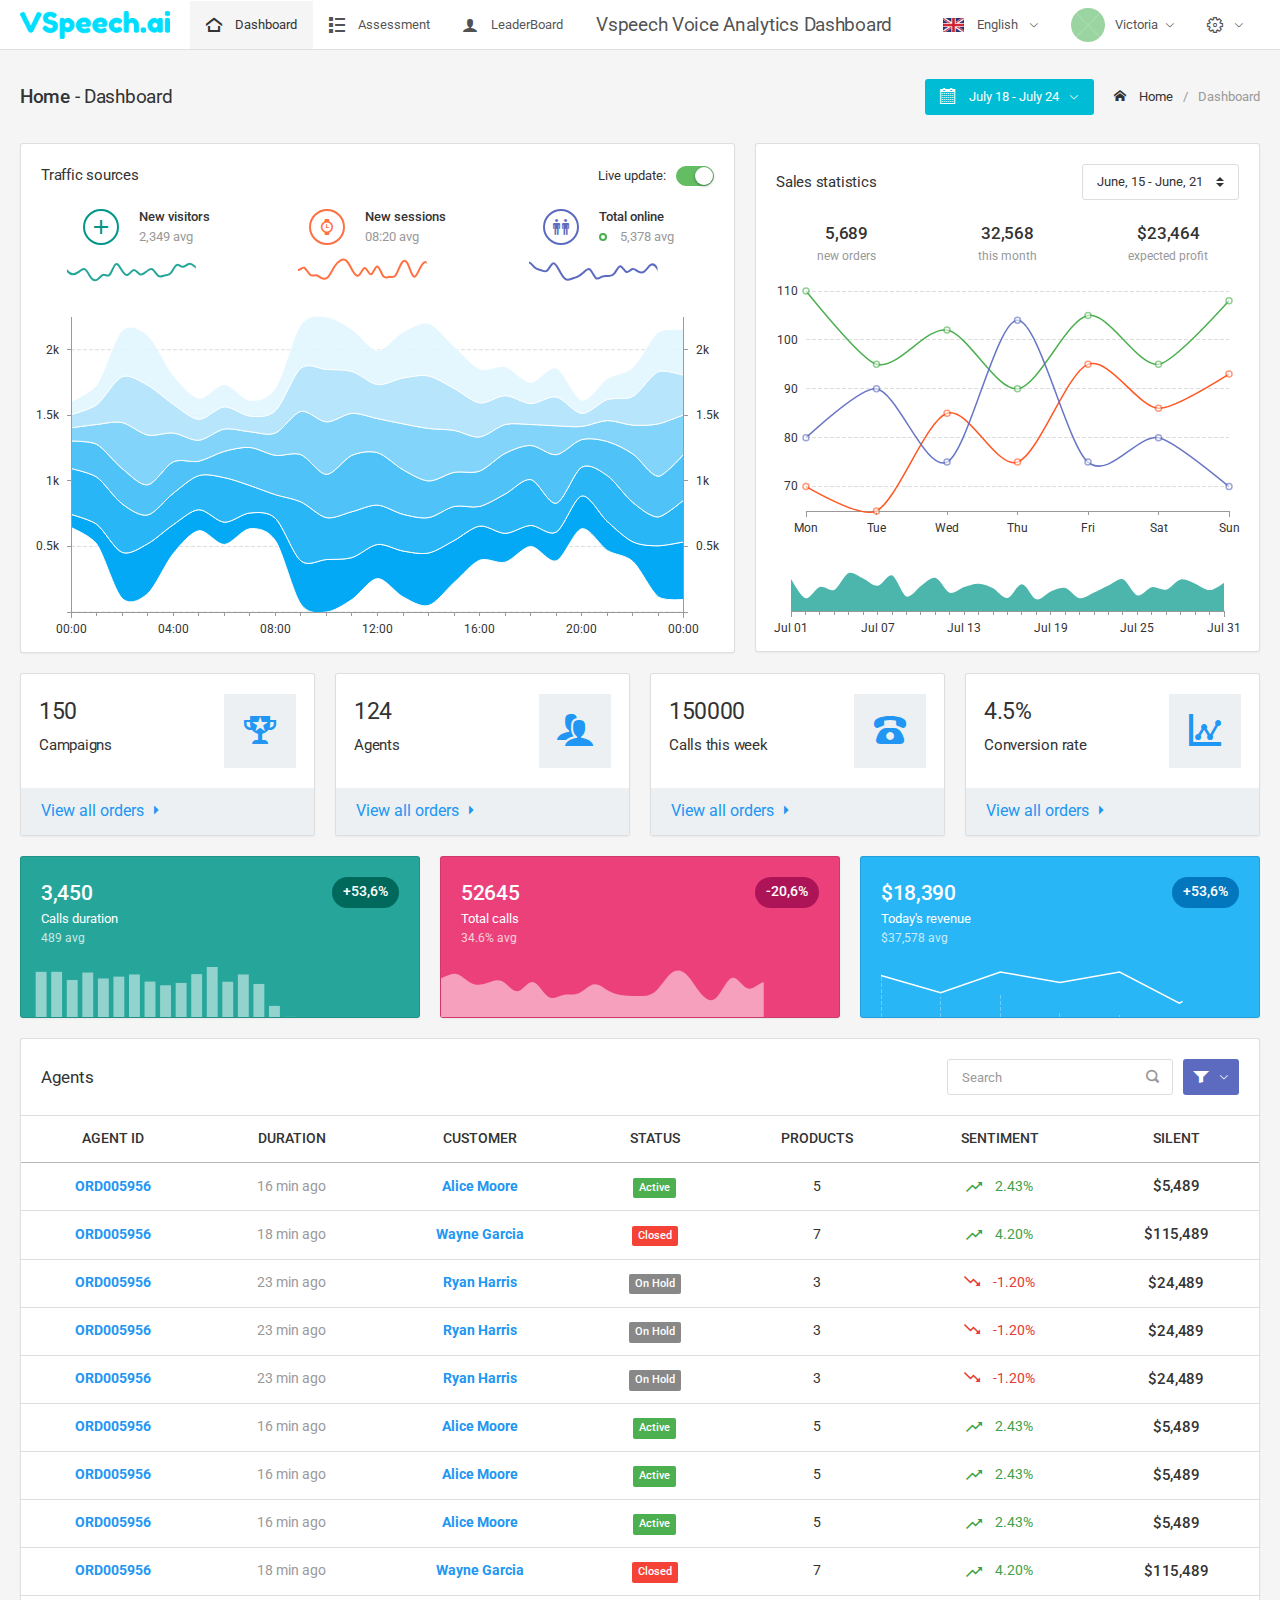
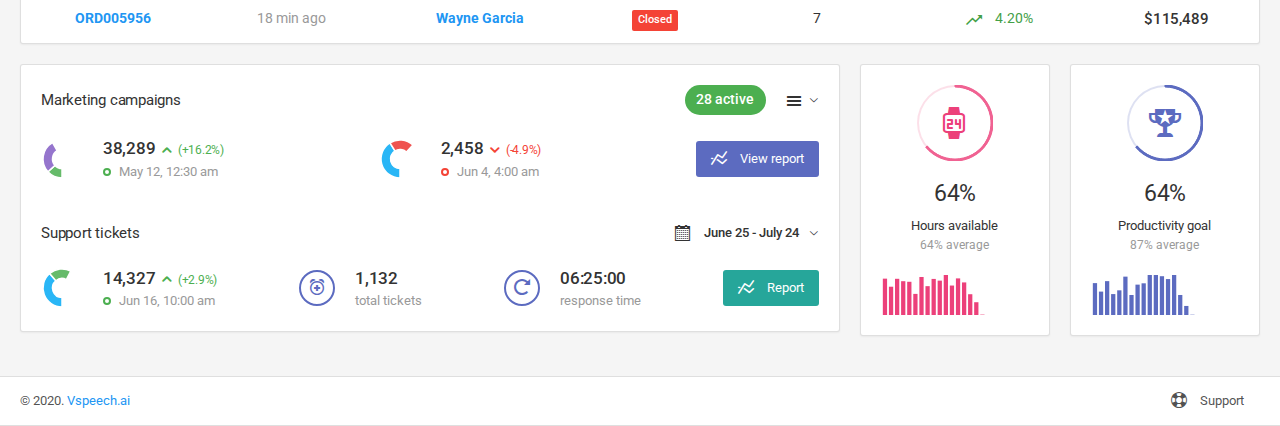
==== commit 7708ab9a: "first" ====
--- a/index.html
+++ b/index.html
@@ -87,7 +87,7 @@
       </div>
 
       <div class="navbar-collapse collapse" id="navbar-navigation">
-        <ul class="navbar-nav">
+        <ul class="navbar-nav tab-hide">
           <li class="nav-item">
             <a href="index.html" class="navbar-nav-link active">
               <i class="icon-home4 mr-2"></i>
@@ -95,21 +95,21 @@
             </a>
           </li>
 
-          <li class="nav-item nav-item-levels mega-menu-full">
+          <li class="nav-item">
             <a href="assessment.html" class="navbar-nav-link">
               <i class="icon-list mr-2"></i>
               Assessment
             </a>
           </li>
 
-          <li class="nav-item dropdown">
+          <li class="nav-item">
             <a href="leaderboard.html" class="navbar-nav-link">
               <i class="icon-user mr-2"></i>
               LeaderBoard
             </a>
           </li>
         </ul>
-        <div class="top-center-div">
+        <div class="top-center-div tab-hide">
           <h4>Vspeech Voice Analytics Dashboard</h4>
         </div>
         <ul class="navbar-nav ml-md-auto">
@@ -232,6 +232,33 @@
             </div>
           </li>
         </ul>
+      </div>
+      <div class="tab-show tab-navbar-top">
+        <ul class="navbar-nav">
+          <li class="nav-item">
+            <a href="index.html" class="navbar-nav-link">
+              <i class="icon-home4 mr-2"></i>
+              Dashboard
+            </a>
+          </li>
+
+          <li class="nav-item nav-item-levels mega-menu-full">
+            <a href="assessment.html" class="navbar-nav-link active">
+              <i class="icon-list mr-2"></i>
+              Assessment
+            </a>
+          </li>
+
+          <li class="nav-item dropdown">
+            <a href="leaderboard.html" class="navbar-nav-link">
+              <i class="icon-user mr-2"></i>
+              LeaderBoard
+            </a>
+          </li>
+        </ul>
+        <div class="top-center-div">
+          <h5>Vspeech Voice Analytics Dashboard</h5>
+        </div>
       </div>
     </div>
     <!-- /Main navbar -->
--- a/assets/css/all-min.css
+++ b/assets/css/all-min.css
@@ -1 +1 @@
-.top-center-div{margin:auto}.top-center-div h4{margin:0}.navbar-brand{padding:0;display:flex;align-items:center}.navbar-brand img{height:1.8rem}span.dropdown-item{cursor:default}span.dropdown-item:hover{background:none}.info-box{display:flex;flex-wrap:wrap;padding:1.25rem .5rem}.info-box h2{margin:0 0 .3rem}.info-box i{color:#2196f3}.info-link{padding:.7rem 1.25rem;background-color:#edf0f2;color:#2196f3;font-size:1rem}.info-icon{background-color:#edf0f2;display:flex;justify-content:center;align-items:center;height:100%}.table.text-nowrap th{text-transform:uppercase;font-size:.9rem}.table.text-nowrap td{font-size:.9rem}.badge.badge-pill{font-size:.9rem;padding:.5rem .7rem}.icon-shield-check{font-size:1.2rem}.icon-pencil5{color:#333}.icon-comments,.icon-list{cursor:pointer}.file-name{font-weight:600;margin-bottom:5px;display:inline-block}.fa-14x{font-size:1.4rem}.tab-show{display:none}@media (min-width:768px) and (max-width:1199.98px){.tab-hide{display:none}.navbar{padding:0}.navbar-expand-md{flex-flow:wrap}.tab-show{display:inline}.tab-navbar-top{width:100%;float:left;display:flex;flex-wrap:wrap}.navbar-light .navbar-brand{padding-left:1rem}.tab-navbar-top .navbar-nav{flex:1}.tab-navbar-top .top-center-div{margin:initial;padding-right:1rem}}@media (max-width:767.98px){.navbar-brand{padding:1rem 0 0}.card-header.header-elements-inline{flex-direction:column;align-items:flex-start}.card-title{padding-bottom:10px}}+.top-center-div{margin:auto}.top-center-div h4{margin:0}.navbar-brand{padding:0;display:flex;align-items:center}.navbar-brand img{height:1.8rem}span.dropdown-item{cursor:default}span.dropdown-item:hover{background:none}.info-box{display:flex;flex-wrap:wrap;padding:1.25rem .5rem}.info-box h2{margin:0 0 .3rem}.info-box i{color:#2196f3}.info-link{padding:.7rem 1.25rem;background-color:#edf0f2;color:#2196f3;font-size:1rem}.info-icon{background-color:#edf0f2;display:flex;justify-content:center;align-items:center;height:100%}.table.text-nowrap th{text-transform:uppercase;font-size:.9rem}.table.text-nowrap td{font-size:.9rem}.badge.badge-pill{font-size:.9rem;padding:.5rem .7rem}.icon-shield-check{font-size:1.2rem}.icon-pencil5{color:#333}.icon-comments,.icon-list{cursor:pointer}.file-name{font-weight:600;margin-bottom:5px;display:inline-block}.fa-14x{font-size:1.4rem}.tab-show{display:none}@media (min-width:768px) and (max-width:1199.98px){.tab-hide{display:none}.navbar{padding:0}.navbar-expand-md{flex-flow:wrap}.tab-show{display:inline}.tab-navbar-top{width:100%;float:left;display:flex;flex-wrap:wrap}.navbar-light .navbar-brand{padding-left:1rem}.tab-navbar-top .navbar-nav{flex:1}.tab-navbar-top .top-center-div{margin:initial;padding-right:1rem;display:flex;align-items:center}.top-center-div h5{margin:0}}@media (max-width:767.98px){.navbar-brand{padding:1rem 0 0}.card-header.header-elements-inline{flex-direction:column;align-items:flex-start}.card-title{padding-bottom:10px}}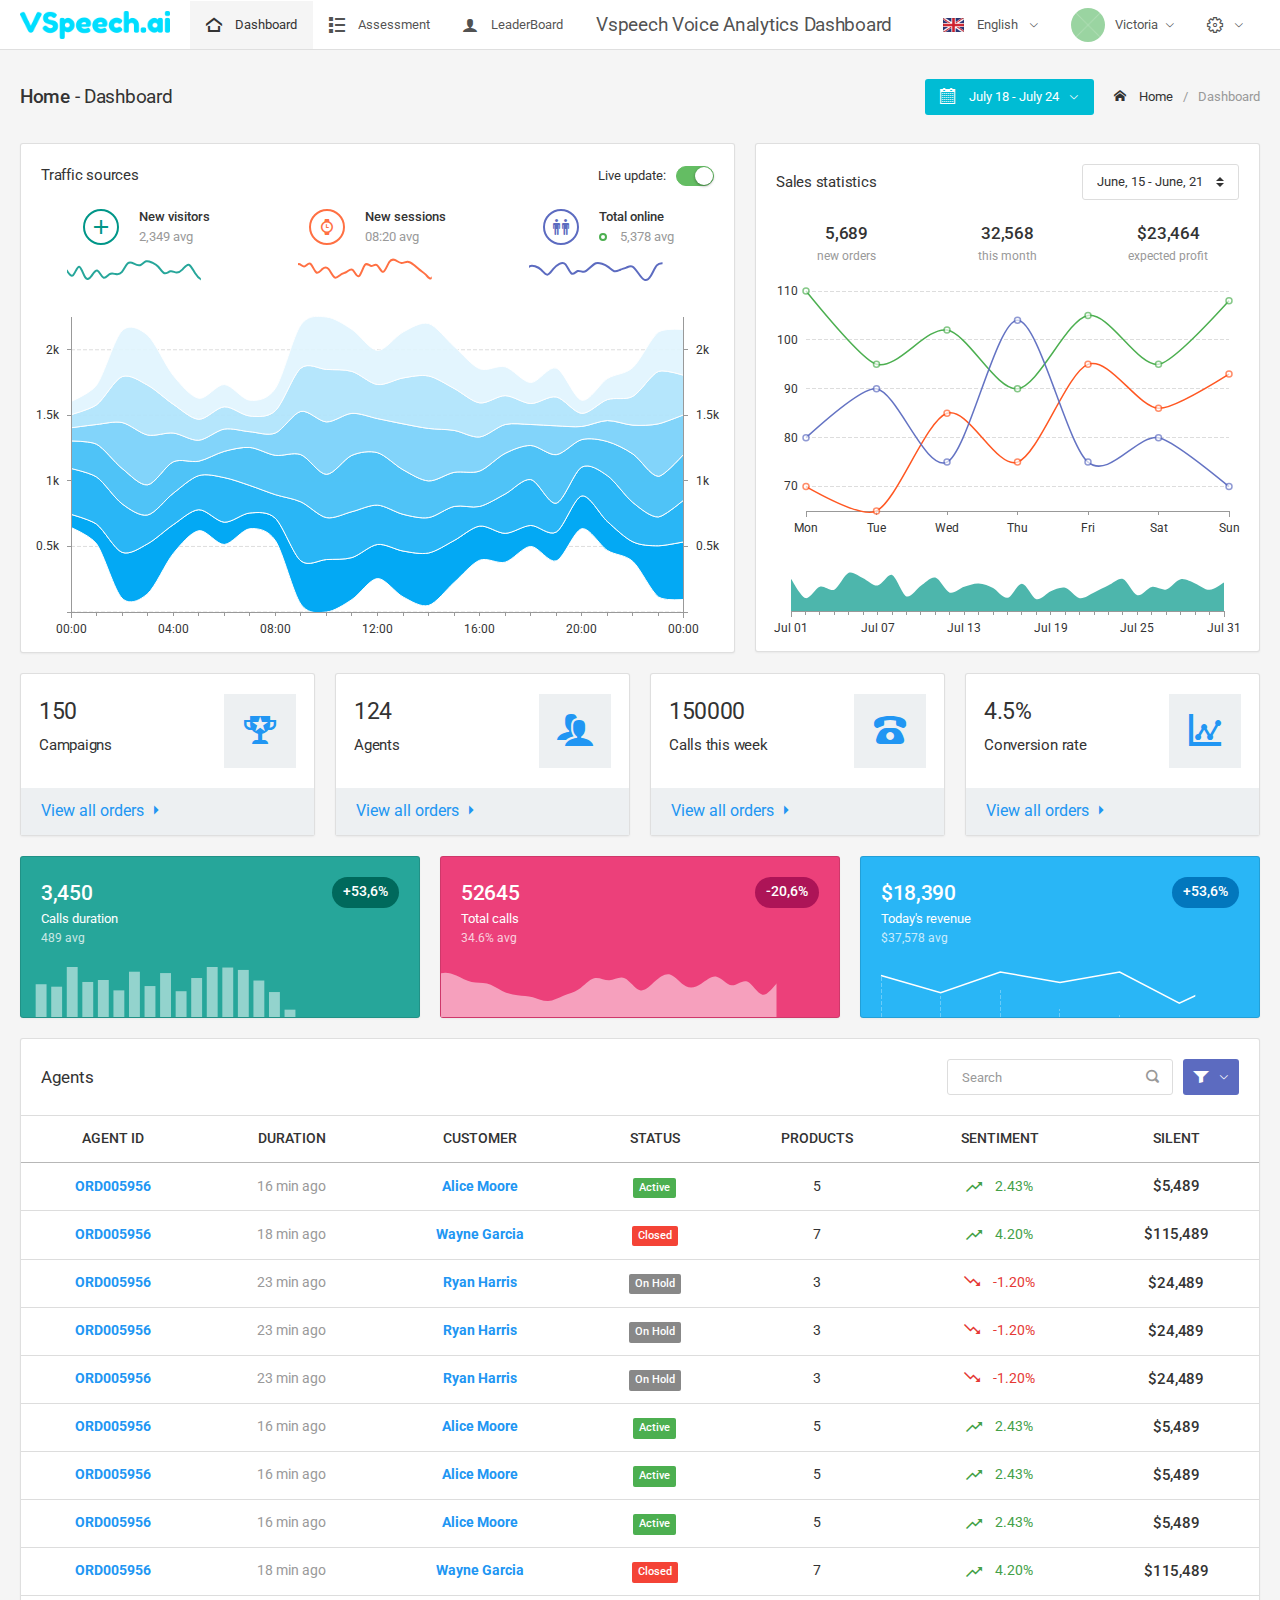
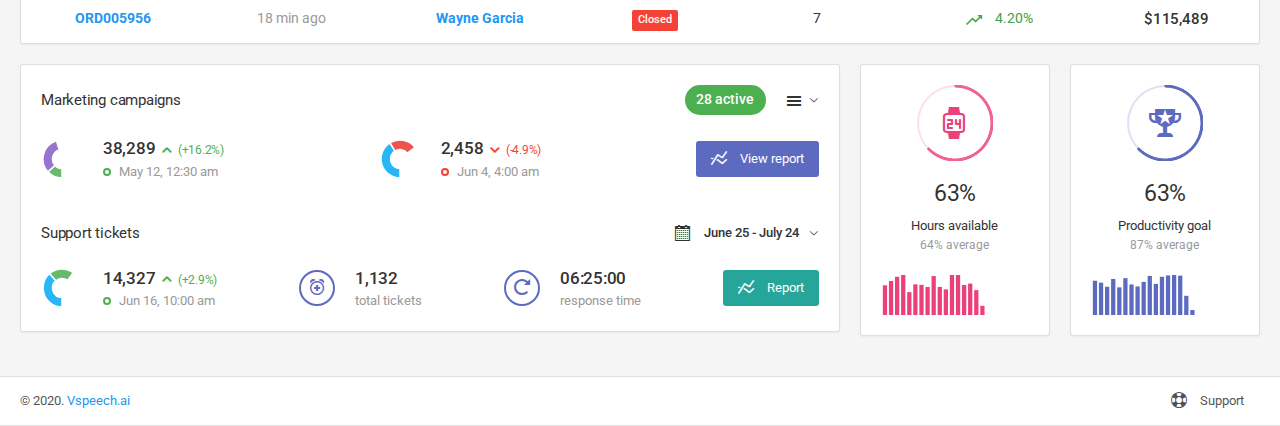
==== commit d9352367: "first" ====
--- a/index.html
+++ b/index.html
@@ -236,20 +236,20 @@
       <div class="tab-show tab-navbar-top">
         <ul class="navbar-nav">
           <li class="nav-item">
-            <a href="index.html" class="navbar-nav-link">
+            <a href="index.html" class="navbar-nav-link active">
               <i class="icon-home4 mr-2"></i>
               Dashboard
             </a>
           </li>
 
-          <li class="nav-item nav-item-levels mega-menu-full">
-            <a href="assessment.html" class="navbar-nav-link active">
+          <li class="nav-item">
+            <a href="assessment.html" class="navbar-nav-link">
               <i class="icon-list mr-2"></i>
               Assessment
             </a>
           </li>
 
-          <li class="nav-item dropdown">
+          <li class="nav-item">
             <a href="leaderboard.html" class="navbar-nav-link">
               <i class="icon-user mr-2"></i>
               LeaderBoard
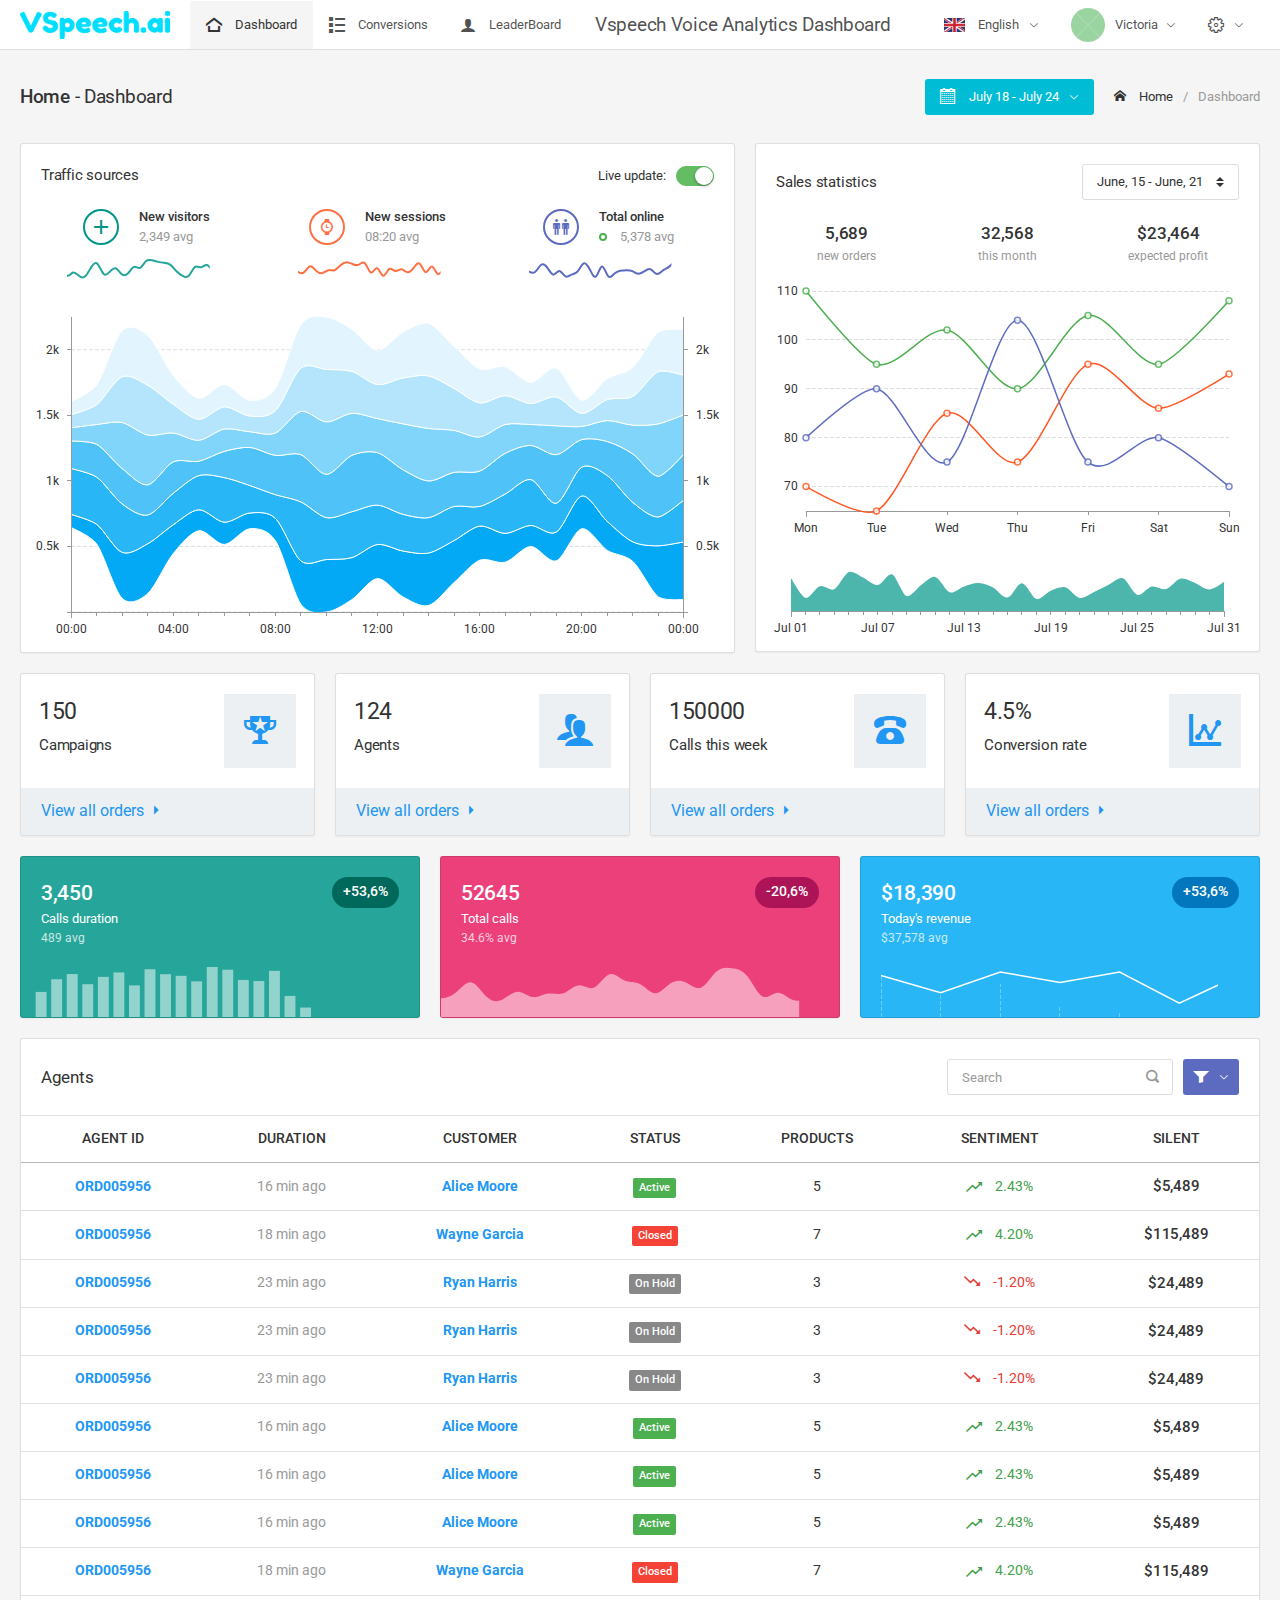
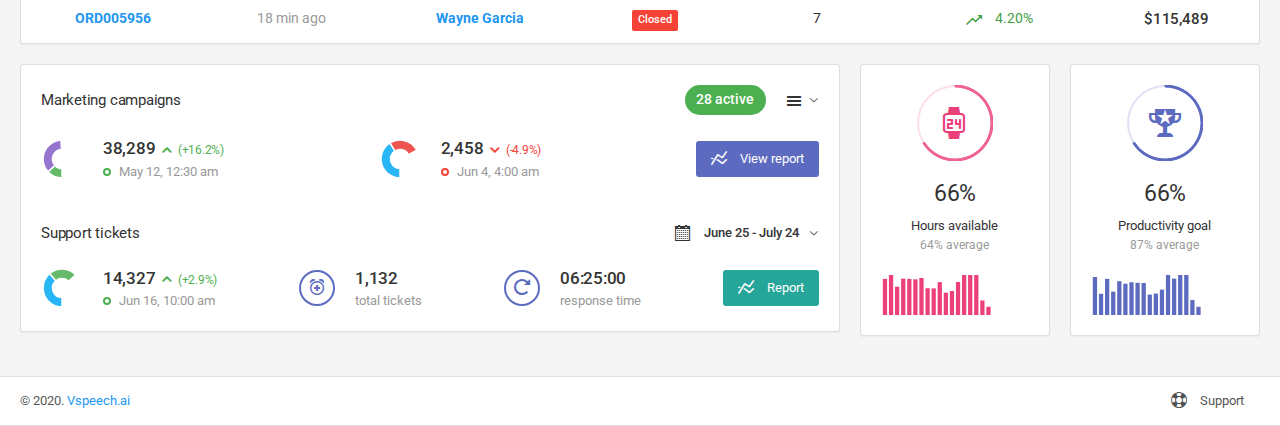
==== commit a47c7128: "third" ====
--- a/index.html
+++ b/index.html
@@ -96,9 +96,9 @@
           </li>
 
           <li class="nav-item">
-            <a href="assessment.html" class="navbar-nav-link">
+            <a href="conversions.html" class="navbar-nav-link">
               <i class="icon-list mr-2"></i>
-              Assessment
+              Conversions
             </a>
           </li>
 
@@ -170,9 +170,7 @@
               <a href="#" class="dropdown-item"
                 ><i class="icon-user-plus"></i> My profile</a
               >
-              <a href="#" class="dropdown-item"
-                ><i class="icon-coins"></i> My balance</a
-              >
+
               <a href="#" class="dropdown-item"
                 ><i class="icon-comment-discussion"></i> Messages
                 <span class="badge badge-pill bg-blue ml-auto">58</span></a
@@ -202,7 +200,7 @@
               >
               <div class="dropdown-divider"></div>
               <a href="#" class="dropdown-item"> Dashboard </a>
-              <a href="#" class="dropdown-item">Assessment </a>
+              <a href="conversions.html" class="dropdown-item">Conversions</a>
               <a href="#" class="dropdown-item">LeaderBoard</a>
               <div class="dropdown-divider"></div>
               <span class="dropdown-item">
@@ -243,9 +241,9 @@
           </li>
 
           <li class="nav-item">
-            <a href="assessment.html" class="navbar-nav-link">
+            <a href="conversions.html" class="navbar-nav-link">
               <i class="icon-list mr-2"></i>
-              Assessment
+              Conversions
             </a>
           </li>
 
--- a/assets/css/all-min.css
+++ b/assets/css/all-min.css
@@ -1 +1 @@
-.top-center-div{margin:auto}.top-center-div h4{margin:0}.navbar-brand{padding:0;display:flex;align-items:center}.navbar-brand img{height:1.8rem}span.dropdown-item{cursor:default}span.dropdown-item:hover{background:none}.info-box{display:flex;flex-wrap:wrap;padding:1.25rem .5rem}.info-box h2{margin:0 0 .3rem}.info-box i{color:#2196f3}.info-link{padding:.7rem 1.25rem;background-color:#edf0f2;color:#2196f3;font-size:1rem}.info-icon{background-color:#edf0f2;display:flex;justify-content:center;align-items:center;height:100%}.table.text-nowrap th{text-transform:uppercase;font-size:.9rem}.table.text-nowrap td{font-size:.9rem}.badge.badge-pill{font-size:.9rem;padding:.5rem .7rem}.icon-shield-check{font-size:1.2rem}.icon-pencil5{color:#333}.icon-comments,.icon-list{cursor:pointer}.file-name{font-weight:600;margin-bottom:5px;display:inline-block}.fa-14x{font-size:1.4rem}.tab-show{display:none}@media (min-width:768px) and (max-width:1199.98px){.tab-hide{display:none}.navbar{padding:0}.navbar-expand-md{flex-flow:wrap}.tab-show{display:inline}.tab-navbar-top{width:100%;float:left;display:flex;flex-wrap:wrap}.navbar-light .navbar-brand{padding-left:1rem}.tab-navbar-top .navbar-nav{flex:1}.tab-navbar-top .top-center-div{margin:initial;padding-right:1rem;display:flex;align-items:center}.top-center-div h5{margin:0}}@media (max-width:767.98px){.navbar-brand{padding:1rem 0 0}.card-header.header-elements-inline{flex-direction:column;align-items:flex-start}.card-title{padding-bottom:10px}}+.top-center-div{margin:auto}.top-center-div h4{margin:0}.navbar-brand{padding:0;display:flex;align-items:center}.navbar-brand img{height:1.8rem}span.dropdown-item{cursor:default}span.dropdown-item:hover{background:none}.info-box{display:flex;flex-wrap:wrap;padding:1.25rem .5rem}.info-box h2{margin:0 0 .3rem}.info-box i{color:#2196f3}.info-link{padding:.7rem 1.25rem;background-color:#edf0f2;color:#2196f3;font-size:1rem}.info-icon{background-color:#edf0f2;display:flex;justify-content:center;align-items:center;height:100%}.table.text-nowrap th{text-transform:uppercase;font-size:.9rem}.table.text-nowrap td{font-size:.9rem}.badge.badge-pill{font-size:.9rem;padding:.5rem .7rem}.icon-shield-check{font-size:1.2rem}.icon-pencil5{color:#333}.icon-comments,.icon-list{cursor:pointer}.file-name{font-weight:600;margin-bottom:5px;display:inline-block}.fa-14x{font-size:1.4rem}.tab-show{display:none}.agent-top-right{display:flex;flex-wrap:wrap;flex-direction:column}.agent-top-right div{display:flex;flex-direction:row}.transcript-flexbox{display:flex;flex-direction:row;margin:0 0 2.5rem}.speaker-box{background-color:#fdfdfd;border:1px solid #ddd;border-right-width:0;box-shadow:-3px 0 0 0 #2196f3 inset;border-top-left-radius:0;border-bottom-left-radius:0;padding:1rem;border-radius:5px;margin:0 0 0 2rem;display:flex;flex-direction:row;align-items:center;width:100%}.arrow-left{position:relative}.arrow-left:after{right:100%;top:50%;border:solid transparent;content:"";height:0;width:0;position:absolute;pointer-events:none;border-color:rgba(136,183,213,0);border-right-color:#2196f3;border-width:10px;margin-top:-10px}.media-list li{align-items:center}.my-custom-scrollbar{position:relative;width:100%;overflow:auto;padding:0 1.5rem 0 0}.my-custom-scrollbar-primary{height:600px}.my-custom-scrollbar-secondary{height:100px}.padding-1{padding:.75rem 1.25rem}h5.analytics-title{margin:0;text-transform:uppercase;font-size:.9rem;font-weight:500}.keywords-ul{margin:0;padding:0;display:flex;flex-direction:row;flex-wrap:wrap;align-items:center;width:100%}.keywords-ul li{margin:0 .7rem .7rem 0;background-color:#f4f4f4;padding:.3rem .6rem;list-style:none;border-radius:3px;border:1px solid #ddd}.select-search{display:block;min-width:180px}.rounded-circle.bg-indigo-400{width:36px;height:36px;display:flex;align-items:center;justify-content:center}.btn-badge-sm{padding:.015rem .5rem;font-size:.75rem;line-height:1.6667;border-radius:.125rem}.scrollable-div{height:320px;overflow:auto;padding:1.25rem;flex:1 1 auto}@media (min-width:768px) and (max-width:1199.98px){.tab-hide{display:none}.navbar{padding:0}.navbar-expand-md{flex-flow:wrap}.tab-show{display:inline}.tab-navbar-top{width:100%;float:left;display:flex;flex-wrap:wrap}.navbar-light .navbar-brand{padding-left:1rem}.tab-navbar-top .navbar-nav{flex:1}.tab-navbar-top .top-center-div{margin:initial;padding-right:1rem;display:flex;align-items:center}.top-center-div h5{margin:0}}@media (max-width:767.98px){.navbar-brand{padding:1rem 0 0}.card-header.header-elements-inline{flex-direction:column;align-items:flex-start}.card-title{padding-bottom:10px}}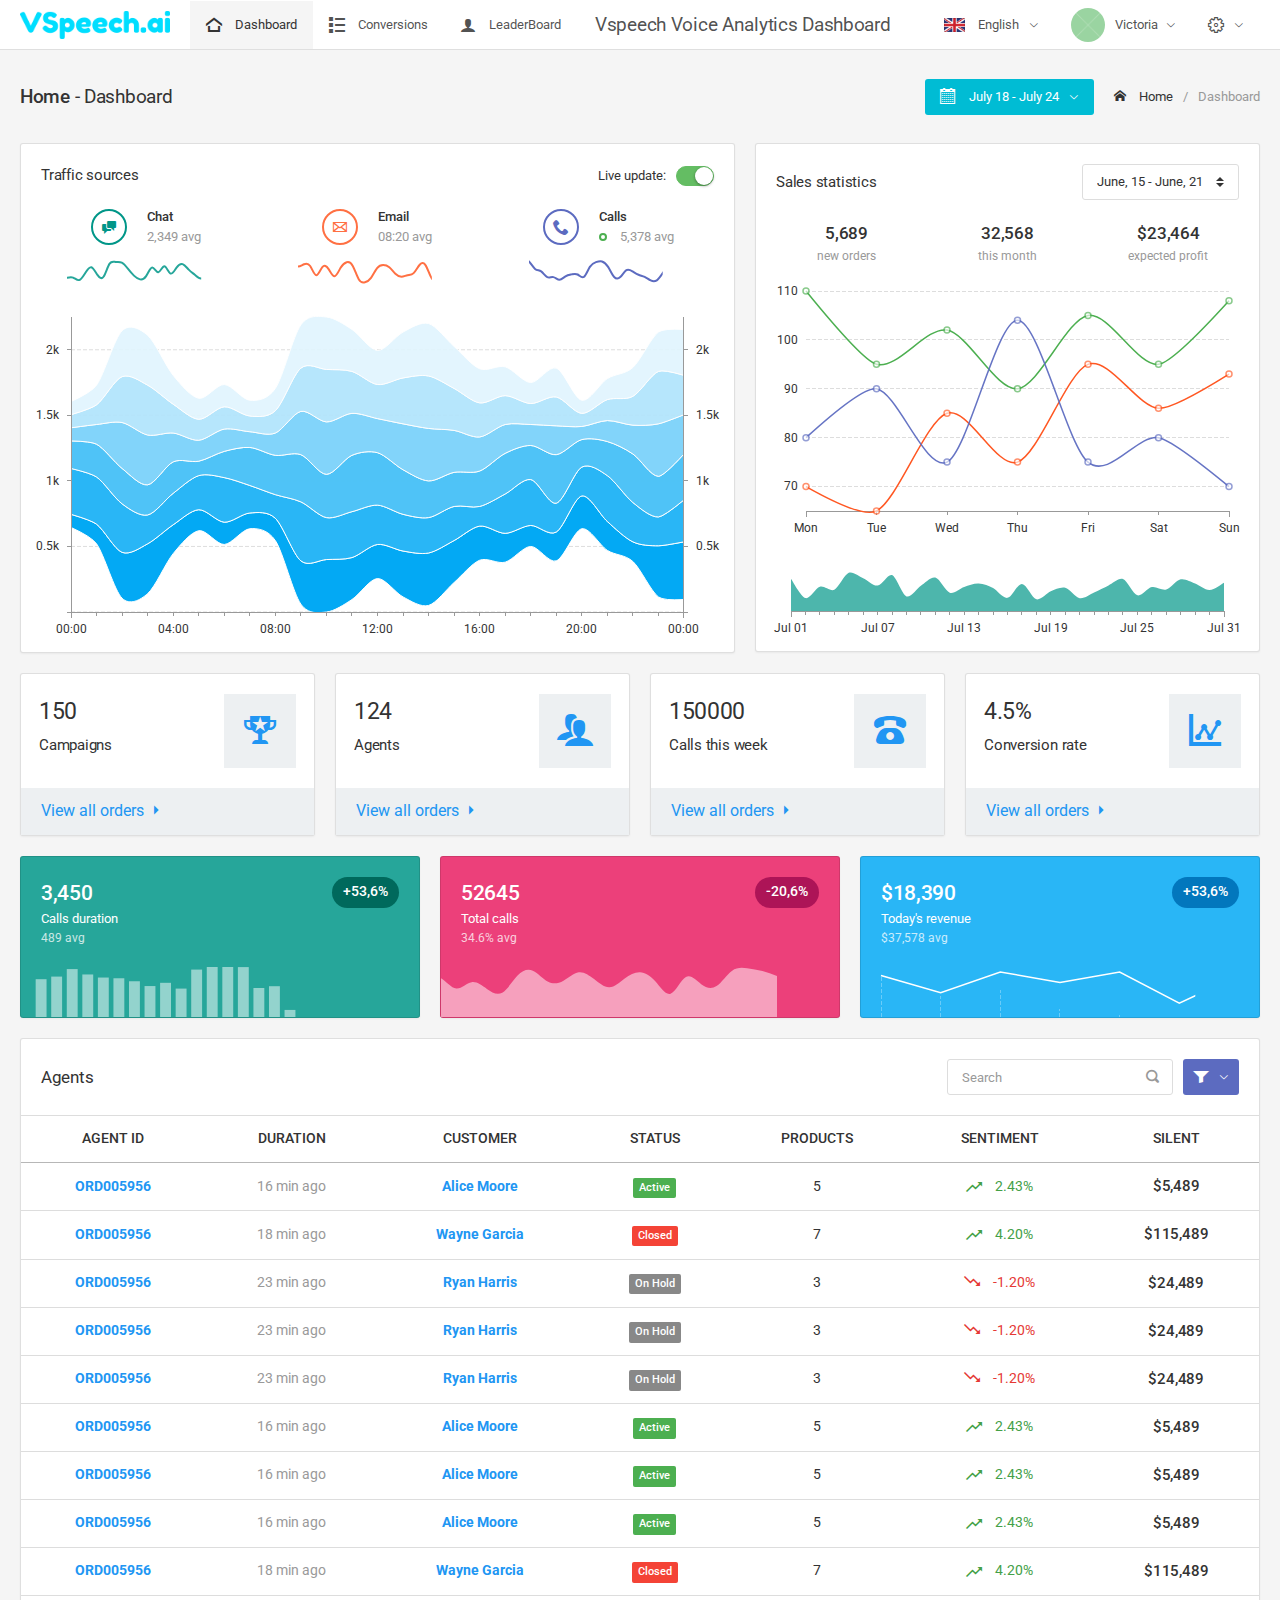
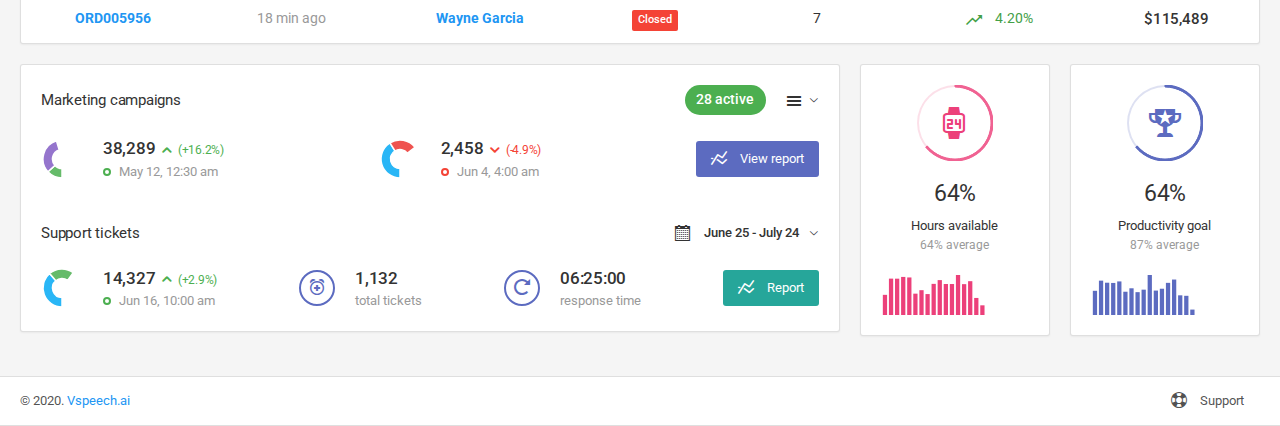
==== commit 1e13387f: "third" ====
--- a/index.html
+++ b/index.html
@@ -333,10 +333,10 @@
                           href="#"
                           class="btn bg-transparent border-teal text-teal rounded-round border-2 btn-icon mr-3"
                         >
-                          <i class="icon-plus3"></i>
+                          <i class="icon-comment-discussion"></i>
                         </a>
                         <div>
-                          <div class="font-weight-semibold">New visitors</div>
+                          <div class="font-weight-semibold">Chat</div>
                           <span class="text-muted">2,349 avg</span>
                         </div>
                       </div>
@@ -351,10 +351,10 @@
                           href="#"
                           class="btn bg-transparent border-warning-400 text-warning-400 rounded-round border-2 btn-icon mr-3"
                         >
-                          <i class="icon-watch2"></i>
+                          <i class="icon-mail5"></i>
                         </a>
                         <div>
-                          <div class="font-weight-semibold">New sessions</div>
+                          <div class="font-weight-semibold">Email</div>
                           <span class="text-muted">08:20 avg</span>
                         </div>
                       </div>
@@ -369,10 +369,10 @@
                           href="#"
                           class="btn bg-transparent border-indigo-400 text-indigo-400 rounded-round border-2 btn-icon mr-3"
                         >
-                          <i class="icon-people"></i>
+                          <i class="icon-phone2"></i>
                         </a>
                         <div>
-                          <div class="font-weight-semibold">Total online</div>
+                          <div class="font-weight-semibold">Calls</div>
                           <span class="text-muted"
                             ><span
                               class="badge badge-mark border-success mr-2"
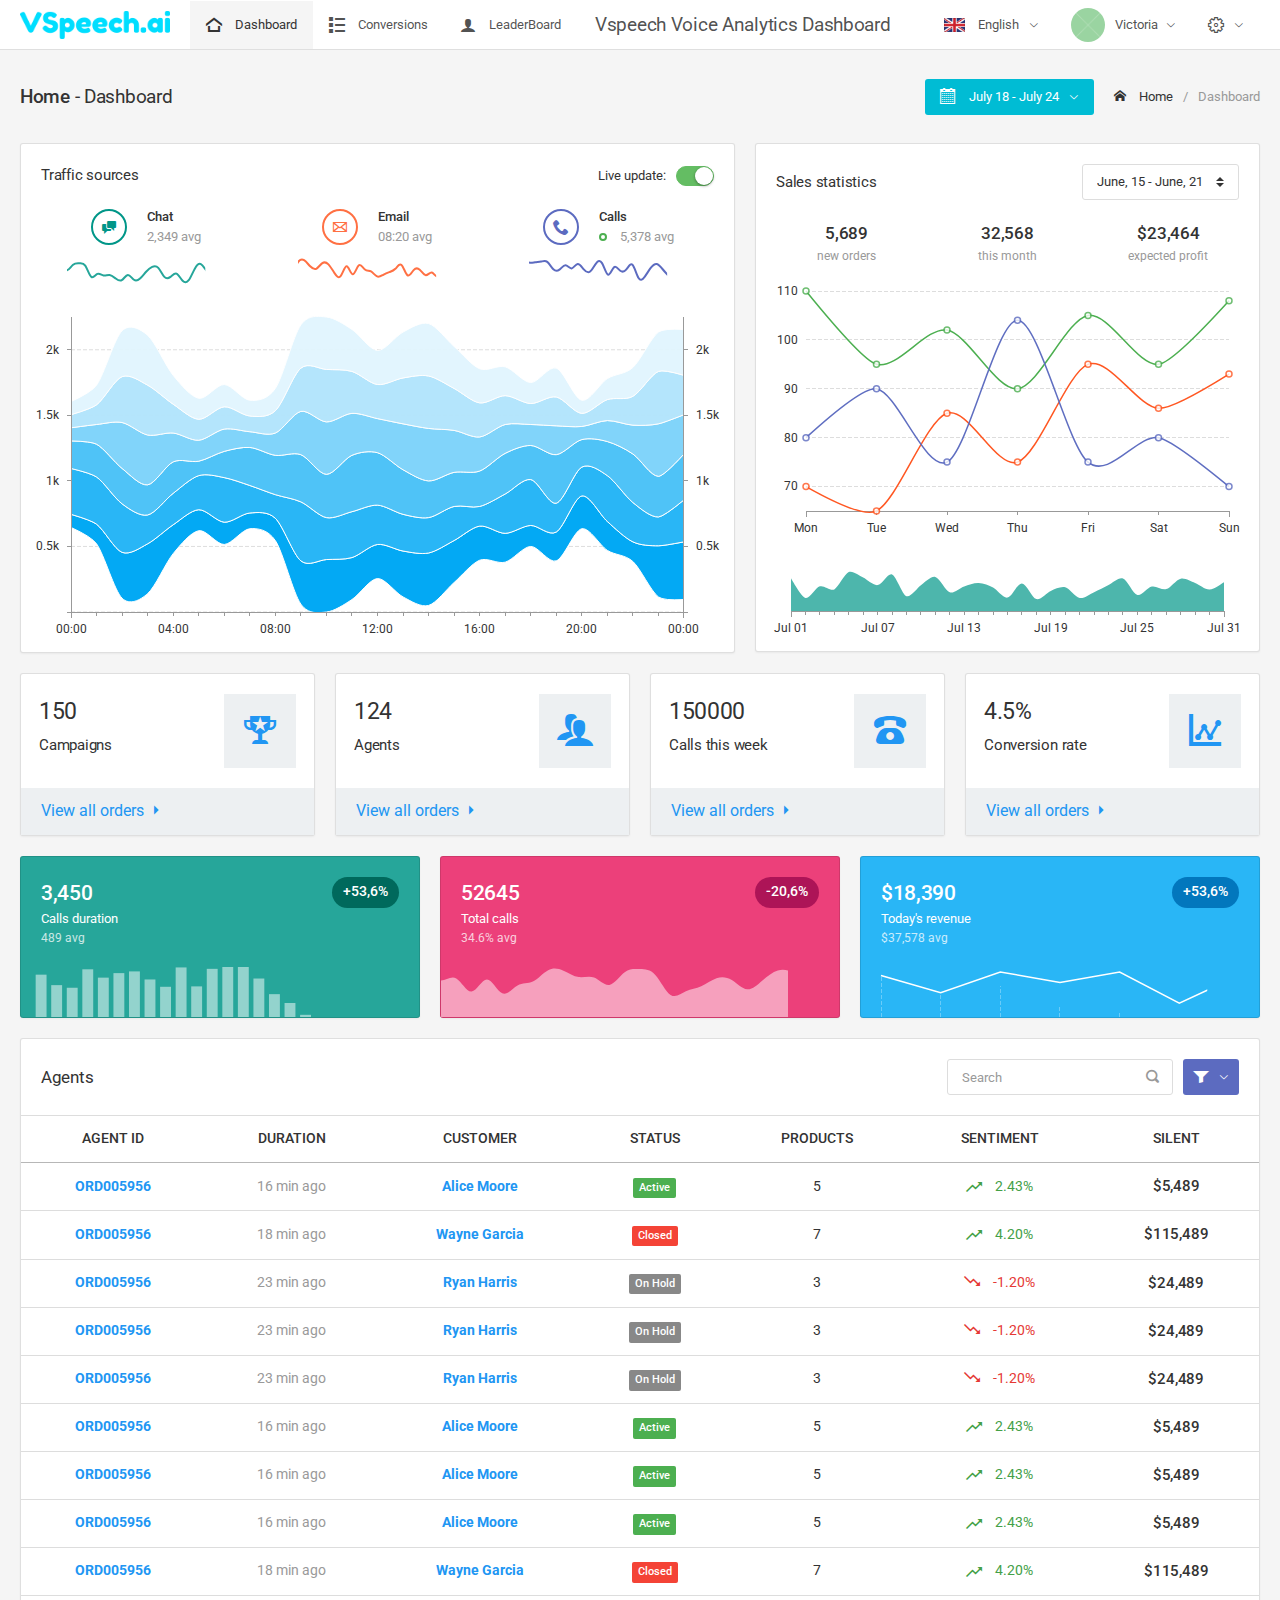
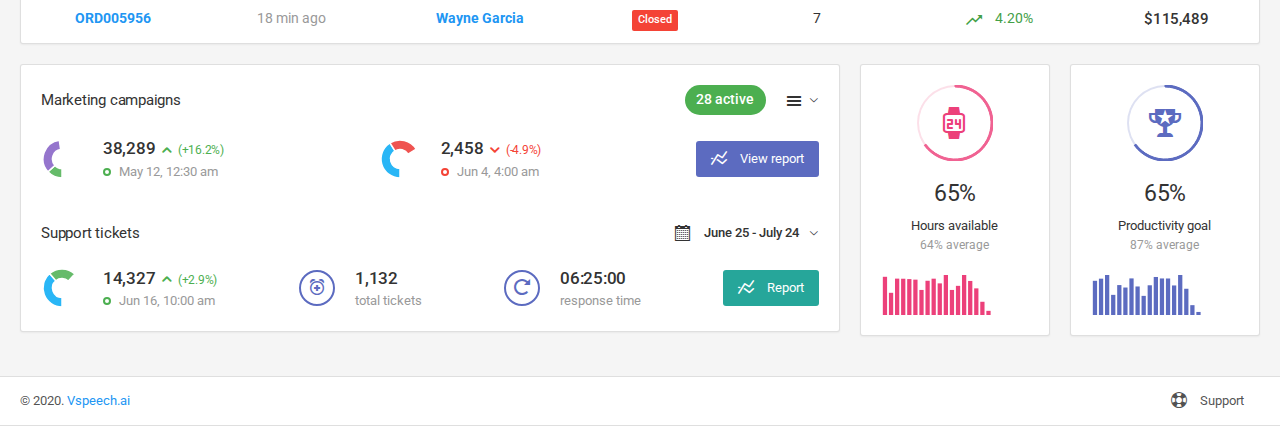
==== commit 447853a3: "final" ====
--- a/index.html
+++ b/index.html
@@ -207,16 +207,16 @@
                 <i class="icon-stats-bars"></i> Insights</span
               >
               <div class="dropdown-divider"></div>
-              <a href="#" class="dropdown-item"> Search </a>
-              <a href="#" class="dropdown-item"> Reports </a>
+              <a href="search.html" class="dropdown-item"> Search </a>
+              <a href="reports.html" class="dropdown-item"> Groups </a>
               <div class="dropdown-divider"></div>
               <span class="dropdown-item">
                 <i class="icon-people"></i> Engagement Setup</span
               >
               <div class="dropdown-divider"></div>
               <a href="#" class="dropdown-item"> Campaign </a>
-              <a href="#" class="dropdown-item"> Groups </a>
-              <a href="#" class="dropdown-item"> Keywords </a>
+              <a href="group.html" class="dropdown-item"> Groups </a>
+              <a href="keywords.html" class="dropdown-item"> Keywords </a>
               <a href="#" class="dropdown-item"> Lexicon </a>
               <a href="#" class="dropdown-item"> Redactions </a>
               <a href="#" class="dropdown-item"> Stop Words </a>
--- a/assets/css/all-min.css
+++ b/assets/css/all-min.css
@@ -1 +1 @@
-.top-center-div{margin:auto}.top-center-div h4{margin:0}.navbar-brand{padding:0;display:flex;align-items:center}.navbar-brand img{height:1.8rem}span.dropdown-item{cursor:default}span.dropdown-item:hover{background:none}.info-box{display:flex;flex-wrap:wrap;padding:1.25rem .5rem}.info-box h2{margin:0 0 .3rem}.info-box i{color:#2196f3}.info-link{padding:.7rem 1.25rem;background-color:#edf0f2;color:#2196f3;font-size:1rem}.info-icon{background-color:#edf0f2;display:flex;justify-content:center;align-items:center;height:100%}.table.text-nowrap th{text-transform:uppercase;font-size:.9rem}.table.text-nowrap td{font-size:.9rem}.badge.badge-pill{font-size:.9rem;padding:.5rem .7rem}.icon-shield-check{font-size:1.2rem}.icon-pencil5{color:#333}.icon-comments,.icon-list{cursor:pointer}.file-name{font-weight:600;margin-bottom:5px;display:inline-block}.fa-14x{font-size:1.4rem}.tab-show{display:none}.agent-top-right{display:flex;flex-wrap:wrap;flex-direction:column}.agent-top-right div{display:flex;flex-direction:row}.transcript-flexbox{display:flex;flex-direction:row;margin:0 0 2.5rem}.speaker-box{background-color:#fdfdfd;border:1px solid #ddd;border-right-width:0;box-shadow:-3px 0 0 0 #2196f3 inset;border-top-left-radius:0;border-bottom-left-radius:0;padding:1rem;border-radius:5px;margin:0 0 0 2rem;display:flex;flex-direction:row;align-items:center;width:100%}.arrow-left{position:relative}.arrow-left:after{right:100%;top:50%;border:solid transparent;content:"";height:0;width:0;position:absolute;pointer-events:none;border-color:rgba(136,183,213,0);border-right-color:#2196f3;border-width:10px;margin-top:-10px}.media-list li{align-items:center}.my-custom-scrollbar{position:relative;width:100%;overflow:auto;padding:0 1.5rem 0 0}.my-custom-scrollbar-primary{height:600px}.my-custom-scrollbar-secondary{height:100px}.padding-1{padding:.75rem 1.25rem}h5.analytics-title{margin:0;text-transform:uppercase;font-size:.9rem;font-weight:500}.keywords-ul{margin:0;padding:0;display:flex;flex-direction:row;flex-wrap:wrap;align-items:center;width:100%}.keywords-ul li{margin:0 .7rem .7rem 0;background-color:#f4f4f4;padding:.3rem .6rem;list-style:none;border-radius:3px;border:1px solid #ddd}.select-search{display:block;min-width:180px}.rounded-circle.bg-indigo-400{width:36px;height:36px;display:flex;align-items:center;justify-content:center}.btn-badge-sm{padding:.015rem .5rem;font-size:.75rem;line-height:1.6667;border-radius:.125rem}.scrollable-div{height:320px;overflow:auto;padding:1.25rem;flex:1 1 auto}@media (min-width:768px) and (max-width:1199.98px){.tab-hide{display:none}.navbar{padding:0}.navbar-expand-md{flex-flow:wrap}.tab-show{display:inline}.tab-navbar-top{width:100%;float:left;display:flex;flex-wrap:wrap}.navbar-light .navbar-brand{padding-left:1rem}.tab-navbar-top .navbar-nav{flex:1}.tab-navbar-top .top-center-div{margin:initial;padding-right:1rem;display:flex;align-items:center}.top-center-div h5{margin:0}}@media (max-width:767.98px){.navbar-brand{padding:1rem 0 0}.card-header.header-elements-inline{flex-direction:column;align-items:flex-start}.card-title{padding-bottom:10px}}+.top-center-div{margin:auto}.top-center-div h4{margin:0}.navbar-brand{padding:0;display:flex;align-items:center}.navbar-brand img{height:1.8rem}span.dropdown-item{cursor:default}span.dropdown-item:hover{background:none}.info-box{display:flex;flex-wrap:wrap;padding:1.25rem .5rem}.info-box h2{margin:0 0 .3rem}.info-box i{color:#2196f3}.info-link{padding:.7rem 1.25rem;background-color:#edf0f2;color:#2196f3;font-size:1rem}.info-icon{background-color:#edf0f2;display:flex;justify-content:center;align-items:center;height:100%}.table.text-nowrap th{text-transform:uppercase;font-size:.9rem}.table.text-nowrap td{font-size:.9rem}.badge.badge-pill{font-size:.9rem;padding:.5rem .7rem}.icon-shield-check{font-size:1.2rem}.icon-pencil5{color:#333}.icon-comments,.icon-list{cursor:pointer}.file-name{font-weight:600;margin-bottom:5px;display:inline-block}.fa-14x{font-size:1.4rem}.tab-show{display:none}.agent-top-right{display:flex;flex-wrap:wrap;flex-direction:column}.agent-top-right div{display:flex;flex-direction:row}.transcript-flexbox{display:flex;flex-direction:row;margin:0 0 2.5rem}.speaker-box{background-color:#fdfdfd;border:1px solid #ddd;border-right-width:0;box-shadow:-3px 0 0 0 #2196f3 inset;border-top-left-radius:0;border-bottom-left-radius:0;padding:1rem;border-radius:5px;margin:0 0 0 2rem;display:flex;flex-direction:row;align-items:center;width:100%}.arrow-left{position:relative}.arrow-left:after{right:100%;top:50%;border:solid transparent;content:"";height:0;width:0;position:absolute;pointer-events:none;border-color:rgba(136,183,213,0);border-right-color:#2196f3;border-width:10px;margin-top:-10px}.media-list li{align-items:center}.my-custom-scrollbar{position:relative;width:100%;overflow:auto;padding:0 1.5rem 0 0}.my-custom-scrollbar-primary{height:600px}.my-custom-scrollbar-secondary{height:100px}.padding-1{padding:.75rem 1.25rem}h5.analytics-title{margin:0;text-transform:uppercase;font-size:.9rem;font-weight:500}.keywords-ul{margin:0;padding:0;display:flex;flex-direction:row;flex-wrap:wrap;align-items:center;width:100%}.keywords-ul li{margin:0 .7rem .7rem 0;background-color:#f4f4f4;padding:.3rem .6rem;list-style:none;border-radius:3px;border:1px solid #ddd}.select-search{display:block;min-width:180px}.rounded-circle.bg-indigo-400{width:36px;height:36px;display:flex;align-items:center;justify-content:center}.btn-badge-sm{padding:.015rem .5rem;font-size:.75rem;line-height:1.6667;border-radius:.125rem}.scrollable-div{height:320px;overflow:auto;padding:1.25rem;flex:1 1 auto}.pagination-wrap{margin:auto;padding:15px 15px 30px}.pagination li a{cursor:pointer}.font-size-2{font-size:2rem}@media (min-width:768px) and (max-width:1199.98px){.tab-hide{display:none}.navbar{padding:0}.navbar-expand-md{flex-flow:wrap}.tab-show{display:inline}.tab-navbar-top{width:100%;float:left;display:flex;flex-wrap:wrap}.navbar-light .navbar-brand{padding-left:1rem}.tab-navbar-top .navbar-nav{flex:1}.tab-navbar-top .top-center-div{margin:initial;padding-right:1rem;display:flex;align-items:center}.top-center-div h5{margin:0}}@media (max-width:767.98px){.navbar-brand{padding:1rem 0 0}.card-header.header-elements-inline{flex-direction:column;align-items:flex-start}.card-title{padding-bottom:10px}}